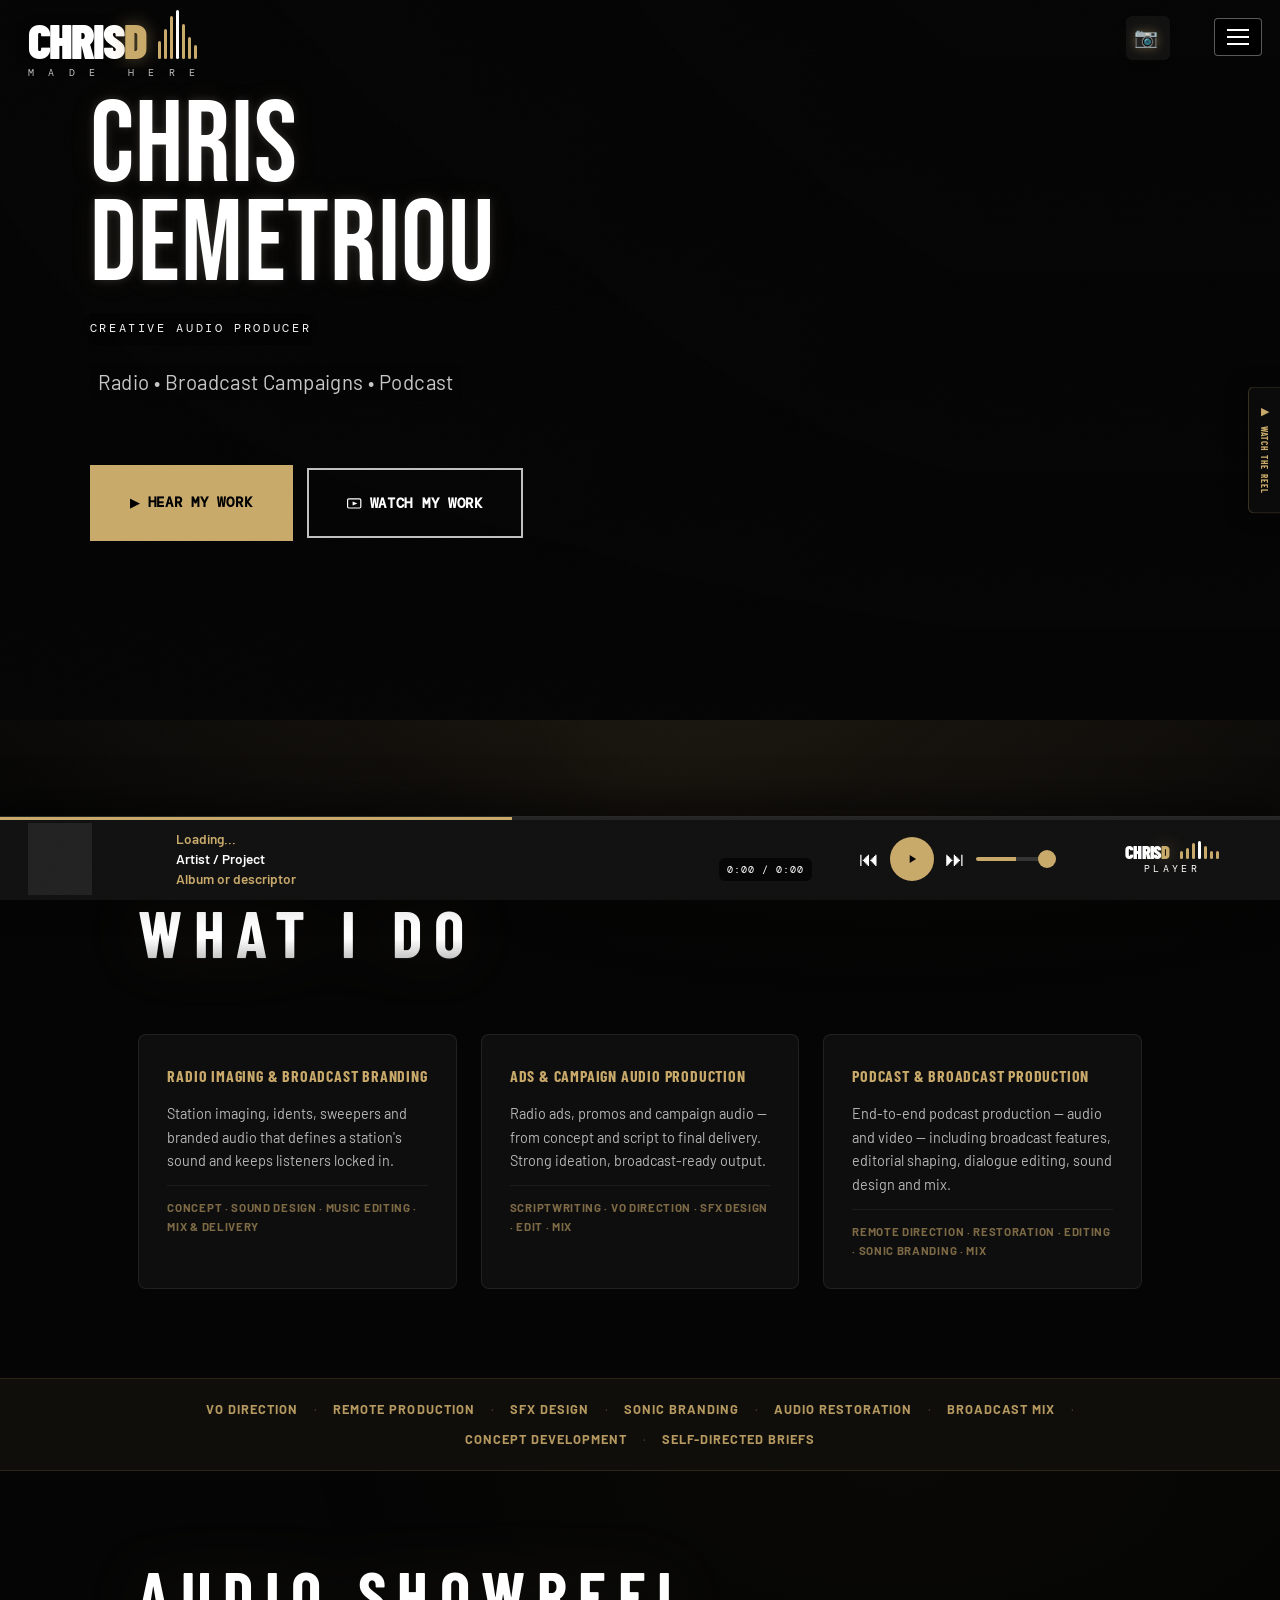
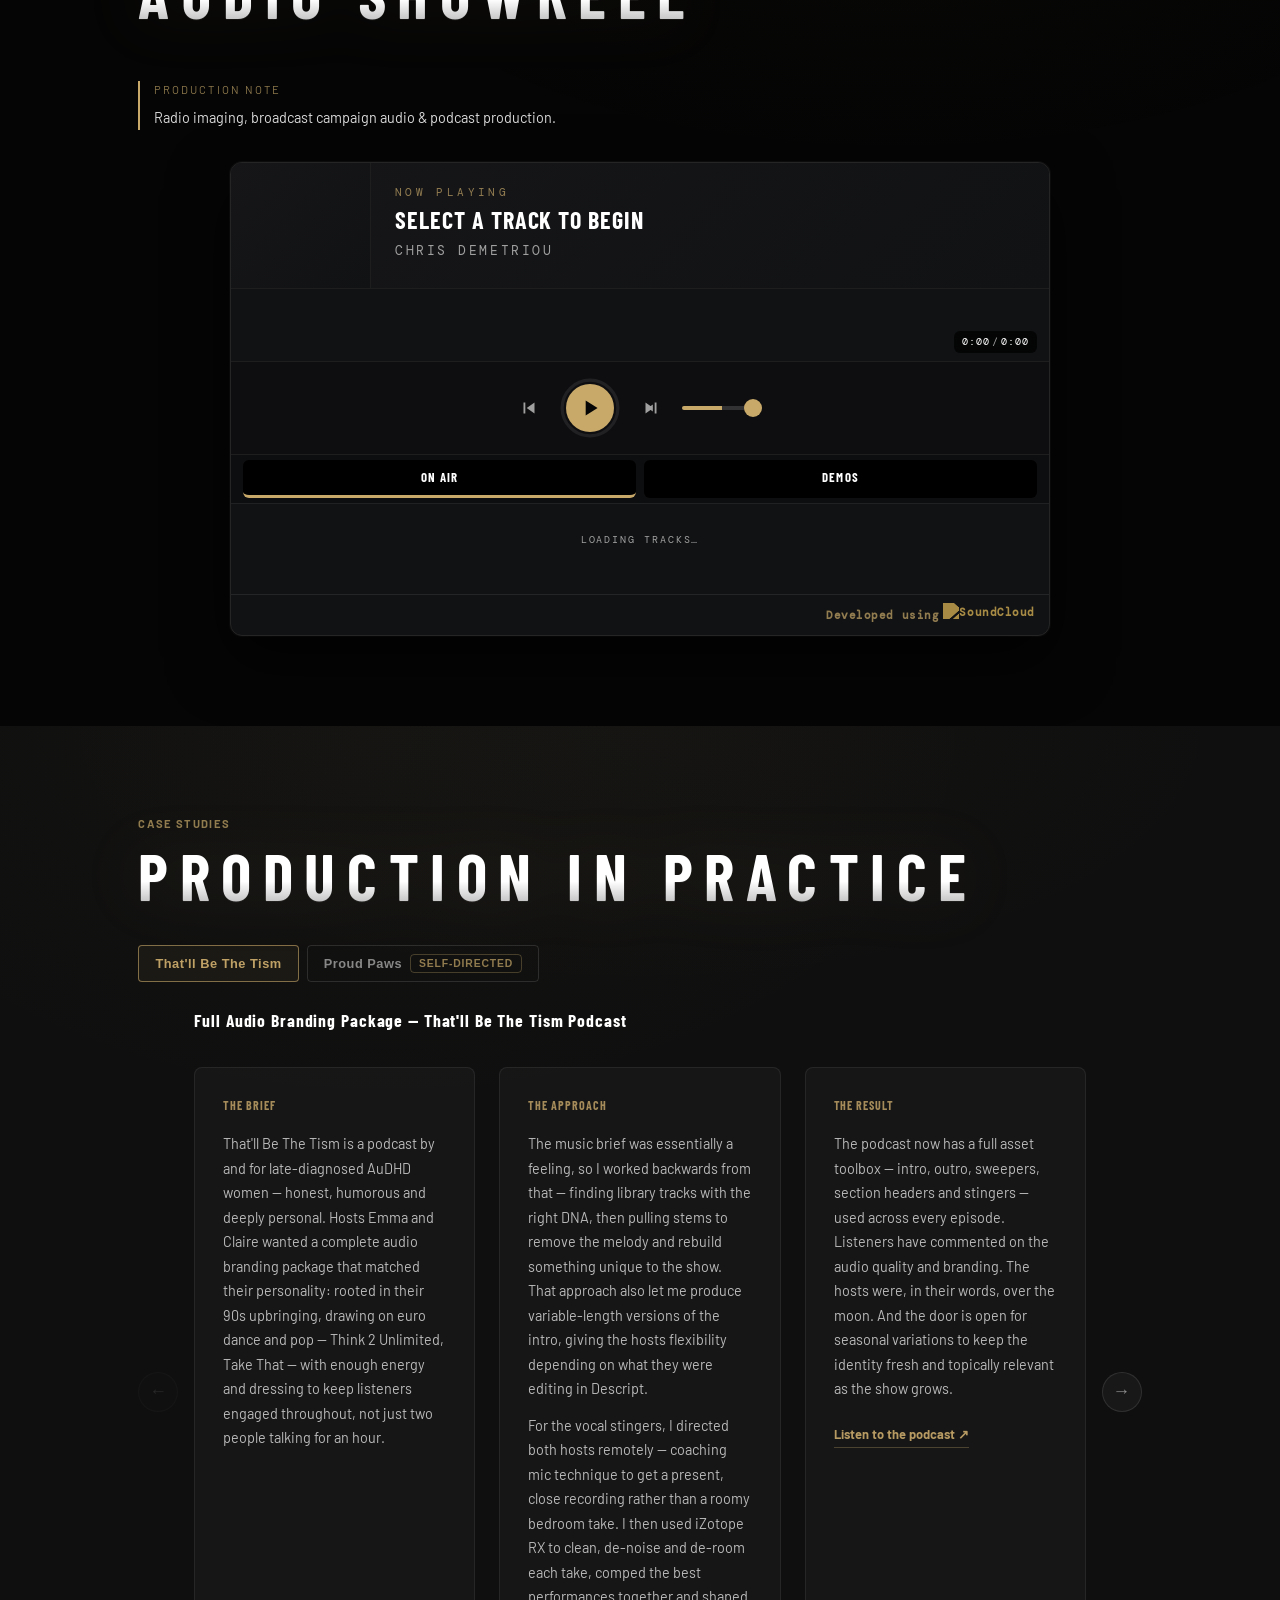
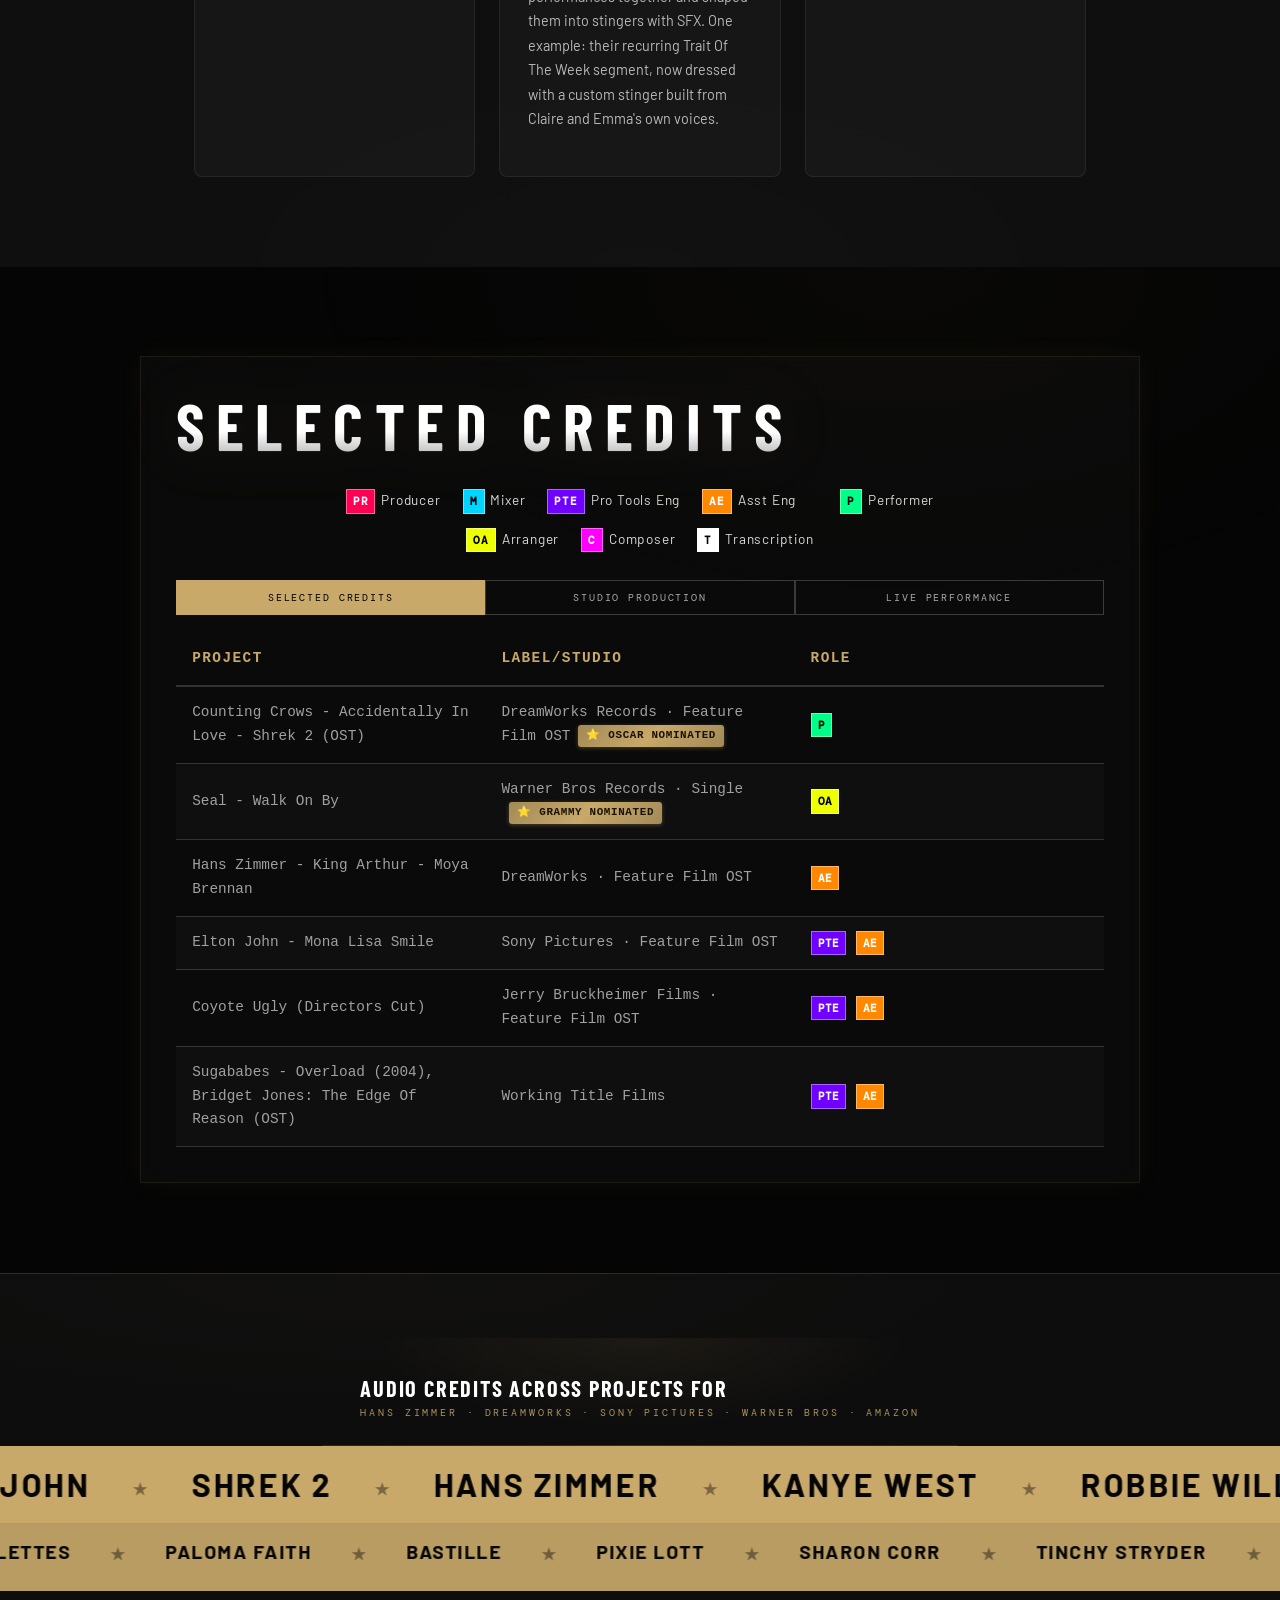
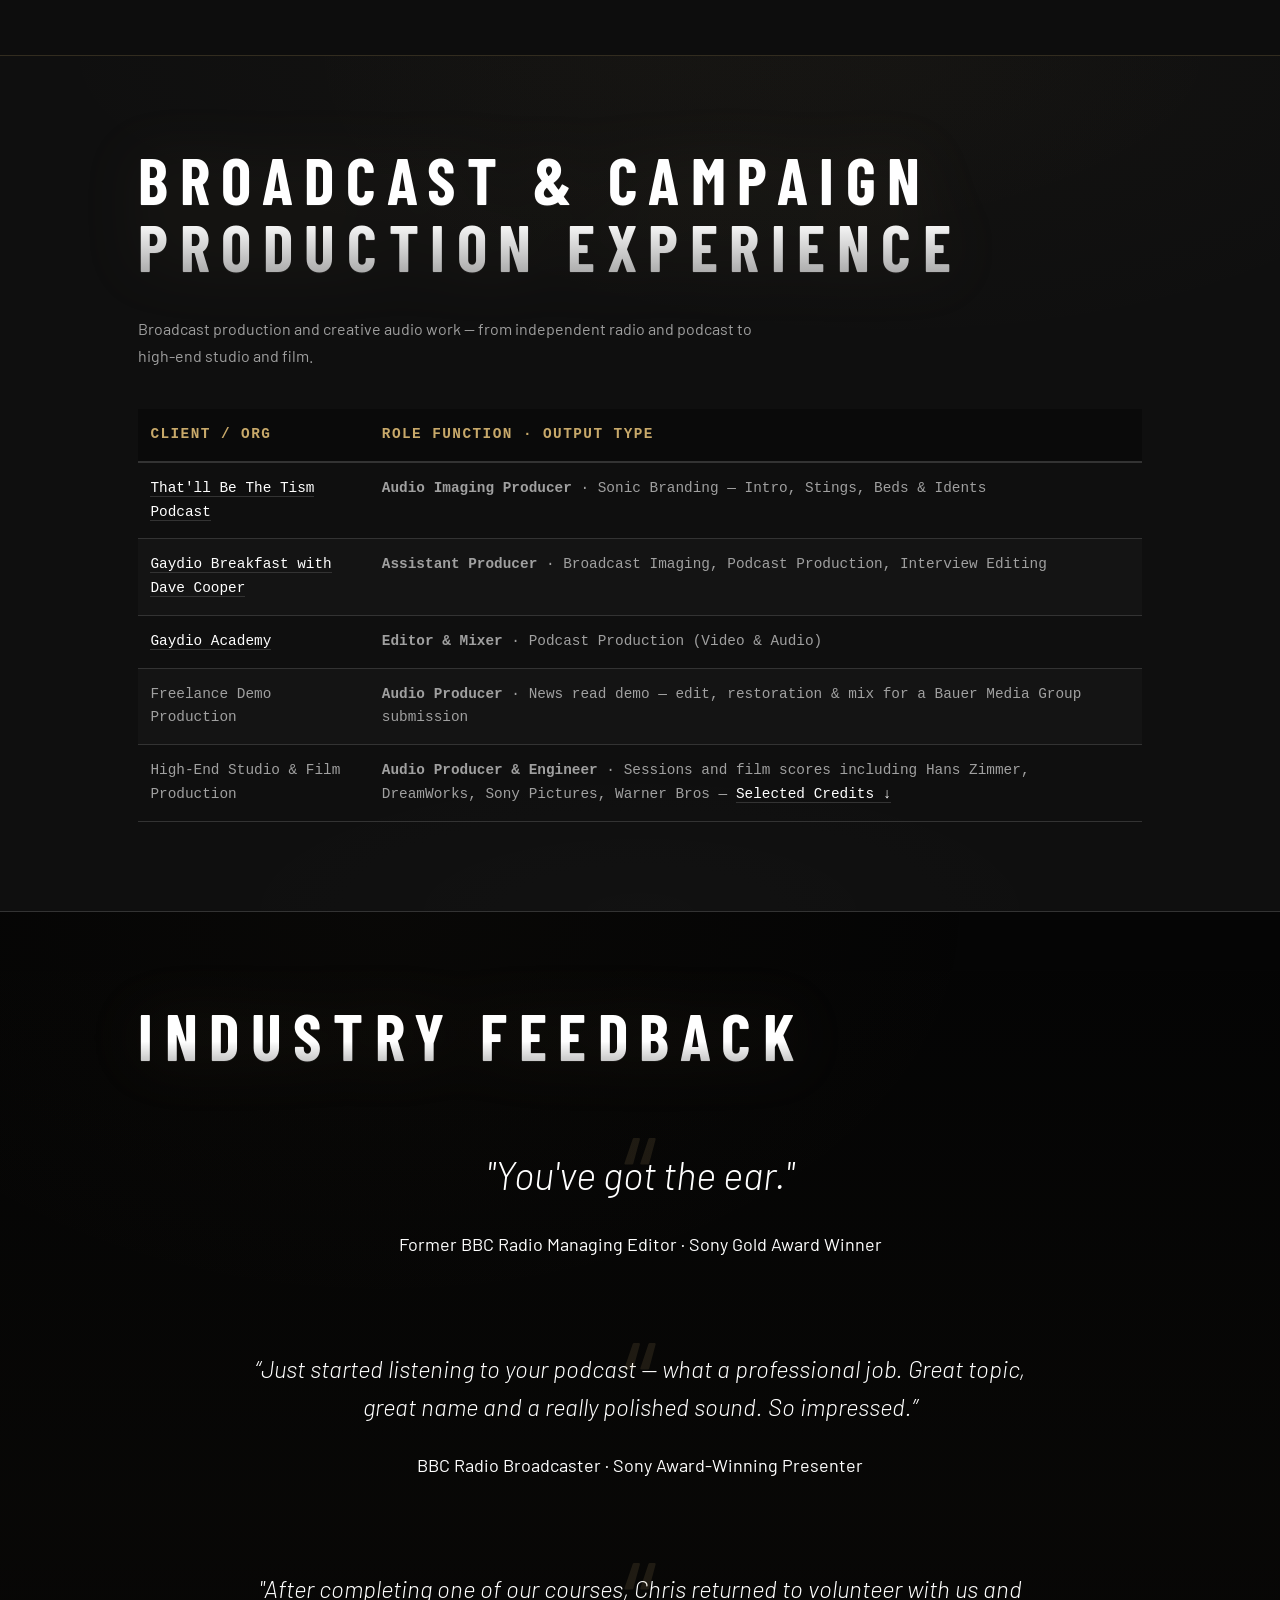
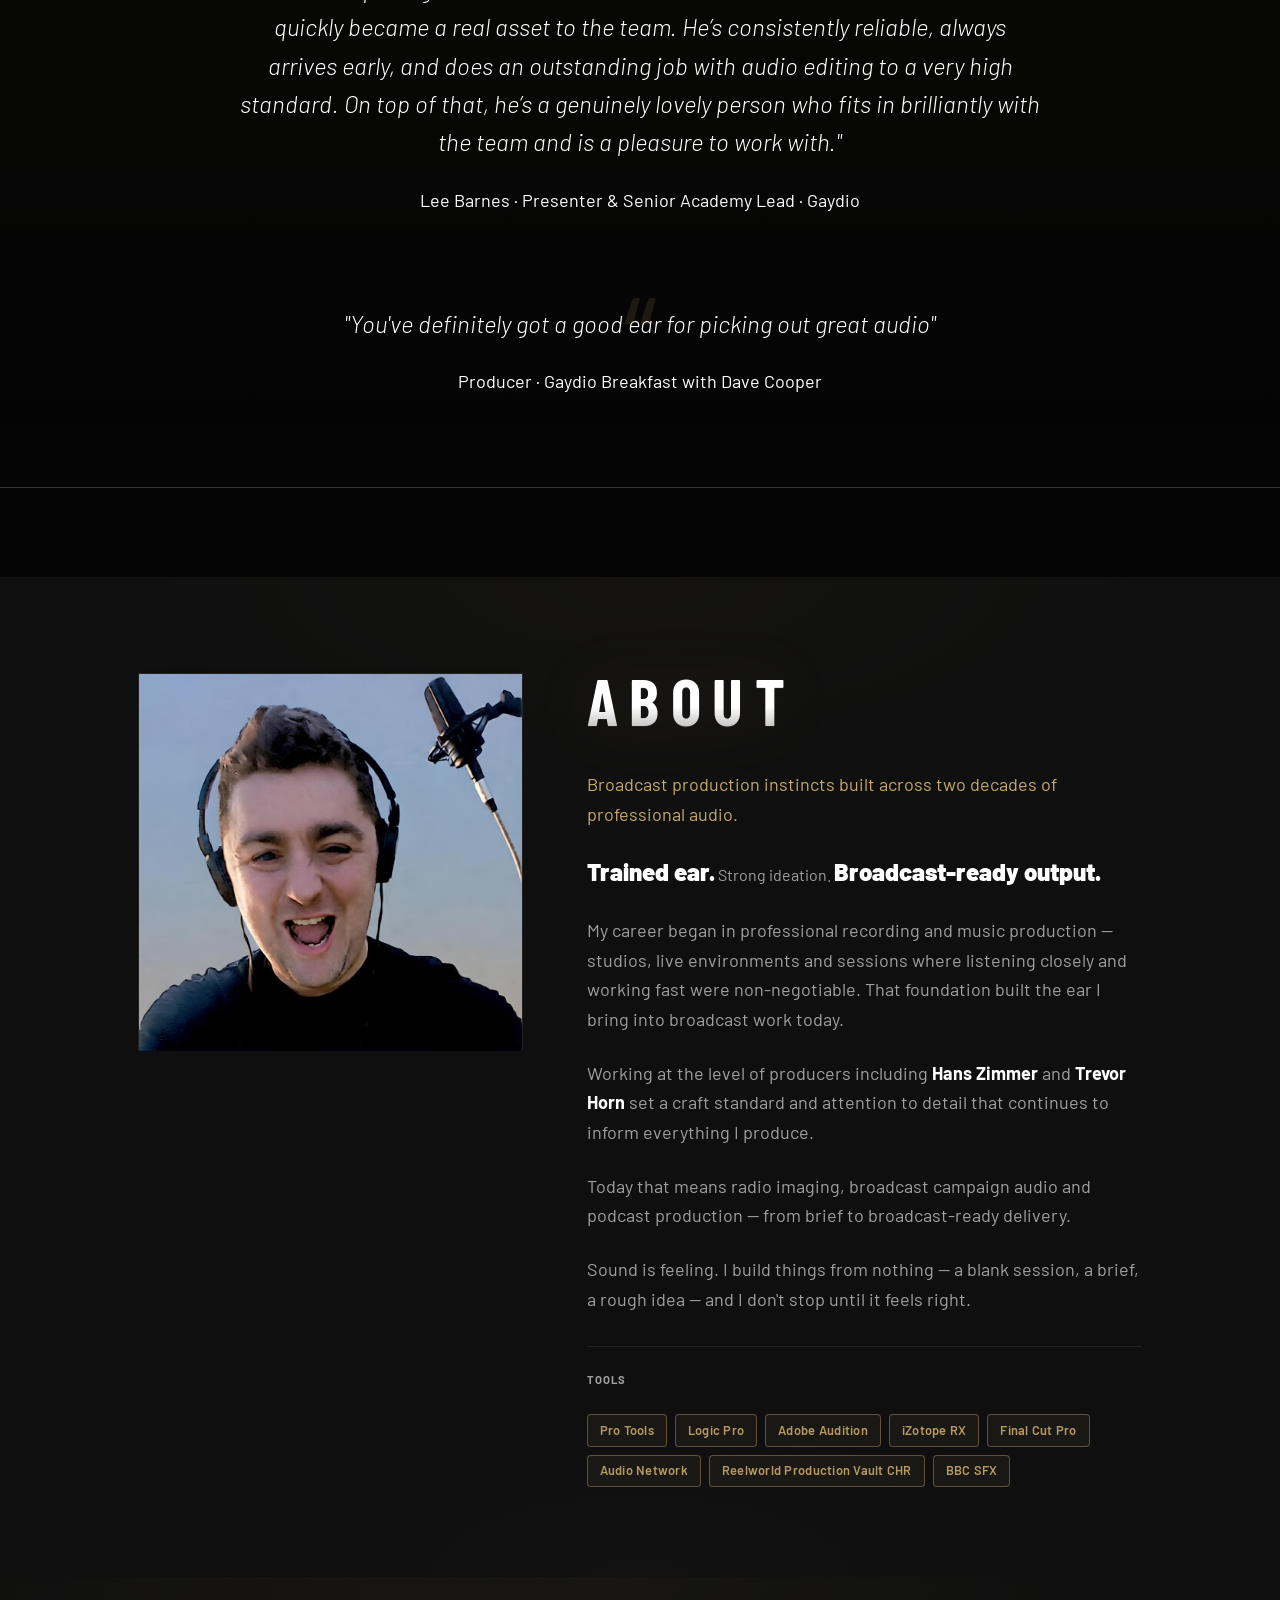
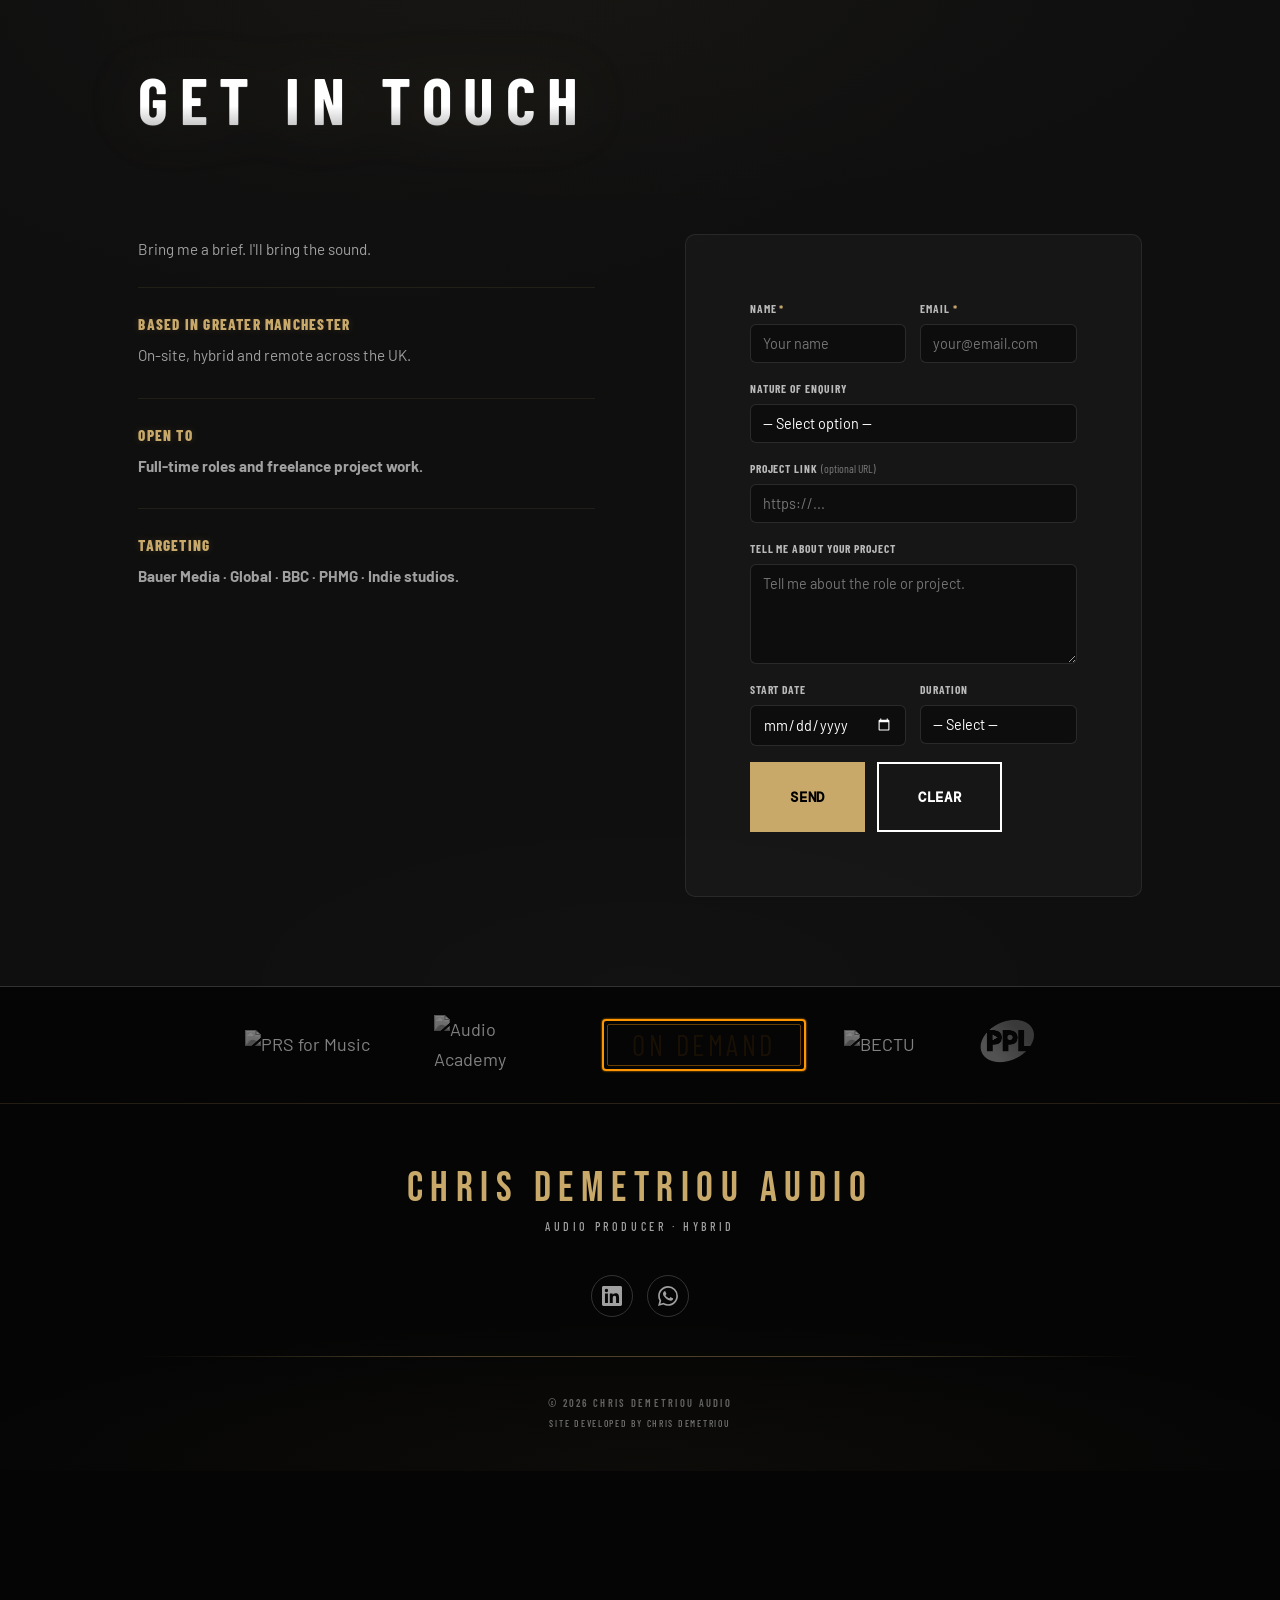
==== index.html @ 537966a3 "Convert case studies to carousel with tabs and prev/next arrows" ====
<!DOCTYPE html>
<html lang="en">
<head>
<meta charset="UTF-8">
<meta name="viewport" content="width=device-width, initial-scale=1.0">
<title>Chris Demetriou | Creative Audio Producer — Radio, Broadcast Campaigns &amp; Podcast</title>
<!-- BUILD: v2.0 | 2026-05-04 -->

<meta name="description" content="Creative audio producer specialising in radio imaging, broadcast campaigns, podcast production and advertising audio. Manchester based. Experience with Bauer Media and BBC Audio. Available for radio, podcast and campaign production roles.">

<meta name="keywords" content="creative audio producer, broadcast audio producer, radio imaging producer, advertising audio production, podcast production, broadcast campaigns, audio producer Manchester, BBC Audio, Global radio, Bauer Media">

<meta property="og:title" content="Chris Demetriou — Creative Audio Producer | Radio, Broadcast Campaigns &amp; Podcast">
<meta property="og:description" content="Creative audio producer specialising in radio imaging, broadcast campaigns and podcast production. Manchester based. Experience with Bauer Media and BBC Audio.">
<meta property="og:type" content="website">
<meta property="og:image" content="https://chrisdemetriou.com/images/sharoncorr.jpg">
<meta property="og:url" content="https://chrisdemetriou.com">

<link rel="preconnect" href="https://fonts.googleapis.com">
<link rel="preconnect" href="https://fonts.gstatic.com" crossorigin>
<link href="https://fonts.googleapis.com/css2?family=Bebas+Neue&family=Barlow+Condensed:wght@400;600;700;800;900&family=Barlow:wght@400;500;600;700&family=DM+Mono:wght@400;500&display=swap" rel="stylesheet">
<link rel="stylesheet" href="style3.css?v=100">
</head>
<body>
  <script type="application/ld+json">
{
  "@context": "https://schema.org",
  "@type": "Person",
  "name": "Chris Demetriou",
  "jobTitle": "Creative Audio Producer",
  "description": "Creative audio producer specialising in radio imaging, broadcast campaigns, advertising audio production and podcast production. Manchester based.",
  "url": "https://chrisdemetriou.com",
  "sameAs": [
    "https://www.linkedin.com/in/chrisdemetriou"
  ],
  "knowsAbout": [
    "Creative Audio Production",
    "Radio Imaging",
    "Broadcast Campaigns",
    "Advertising Audio Production",
    "Podcast Production",
    "Broadcast Audio Producer",
    "Radio Ads",
    "Pro Tools Editing",
    "Sonic Branding",
    "Campaign Audio"
  ],
  "worksFor": {
    "@type": "Organization",
    "name": "Freelance Audio Production"
  },
  "address": {
    "@type": "PostalAddress",
    "addressLocality": "Manchester",
    "addressCountry": "UK"
  }
}
</script>

<button class="menu-btn" id="mobile-menu-btn" aria-label="Toggle Menu">
  <span></span><span></span><span></span>
</button>

<nav class="nav-overlay" id="nav-links">

              <a href="#soundcloud-section" class="nav-item">Showreel</a>
              <a href="#credits" class="nav-item">Credits</a>
              <a href="#career" class="nav-item">Experience</a>
              <a href="#about" class="nav-item">About</a>
              <a href="#contact" class="nav-item">Get In Touch</a>

</nav>

<!-- Floating Showreel Tab -->
<button class="reel-float-btn" id="reel-float-btn" aria-label="Watch the Showreel">
  <span class="reel-float-icon">▶</span>
  <span class="reel-float-label">Watch The Reel</span>
</button>

<!-- Showreel TV Modal -->
<div class="reel-modal-overlay" id="reel-modal" role="dialog" aria-modal="true" aria-label="Showreel" aria-hidden="true">
  <div class="reel-tv">
    <div class="reel-tv-header">
      <span class="reel-tv-brand">ChrisD — Showreel 2026</span>
    </div>
    <button class="reel-tv-close" id="reel-modal-close" aria-label="Close">✕</button>
    <div class="reel-tv-bezel">
      <div class="reel-tv-screen">
        <video id="reel-video" src="video/chrisdemetriou_musicREEL_FINAL2026.mp4" controls playsinline preload="none" controlsList="nodownload"></video>
        <button class="reel-play-btn" id="reel-play-btn" aria-label="Play video">
          <div class="reel-play-content">
            <svg viewBox="0 0 24 24" fill="currentColor"><path d="M8 5v14l11-7z"/></svg>
            <span class="reel-play-text">WATCH CHRIS'S SHOWREEL</span>
          </div>
        </button>
      </div>
    </div>
    <div class="reel-tv-footer">
      <div class="reel-tv-grille">
        <span></span><span></span><span></span><span></span><span></span>
        <span></span><span></span><span></span><span></span><span></span>
        <span></span><span></span><span></span><span></span><span></span>
        <span></span><span></span><span></span><span></span><span></span>
      </div>
      <div class="reel-tv-knobs">
        <div class="reel-tv-knob"></div>
        <div class="reel-tv-knob"></div>
      </div>
    </div>
  </div>
</div>

<div class="nav-brand" id="nav-brand">

<a href="#" class="hero-logo">
<span class="cdaudio-wordmark-text">CHRIS<span class="logo-d">D</span></span>
<span class="logo-mark" aria-hidden="true">
<span class="bar"></span>
<span class="bar"></span>
<span class="bar"></span>
<span class="bar"></span>
<span class="bar"></span>
<span class="bar"></span>
<span class="bar"></span>
</span>
</a>

<span class="nav-tagline">
  <span class="tagline-phrase active">Heard everywhere</span>
  <span class="tagline-phrase">Made here</span>
</span>



</div>

<div class="hero-caption" aria-label="Photo credit">
<span class="camera-icon" aria-hidden="true">📷</span>
<span class="credit-label">Photo credit</span>
<span class="credit-text">
Opening for Sharon Corr<br> (The Corrs)
UK Solo Tour<br> O2 Academy Liverpool
</span>
</div>
<div class="scroll-bar" id="scroll-bar"></div>

<section class="hero">
  <div class="hero-image">
    <img class="hero-img" src="/images/sharoncorr.jpg" alt="">
  </div>
  <div class="hero-content">
    <h1 class="hero-title">Chris Demetriou</h1>

<div class="hero-role">
Creative Audio Producer
</div>

<p class="hero-tagline">
Radio • Broadcast Campaigns • Podcast
</p>

<div class="hero-cta-group">
  <a href="#soundcloud-section" class="btn btn-primary hero-cta">
    <span class="btn-icon">▶</span> Hear My Work
  </a>
  <button class="btn hero-cta-prod" data-open-reel aria-label="Watch my work">
    <svg class="btn-icon-svg" viewBox="0 0 18 13" fill="none" aria-hidden="true"><rect x="0.75" y="0.75" width="16.5" height="11.5" rx="1.5" stroke="currentColor" stroke-width="1.5"/><polygon points="7,4 7,9 13,6.5" fill="currentColor"/></svg> Watch My Work
  </button>
</div>
</div>
</section>


         <!-- ░░ WHAT I DO ░░ -->
         <section id="what-i-do" class="section-pad scroll-target">
            <div class="container">
               <h2 class="section-title">What I Do</h2>
               <div class="what-i-do-grid">

                  <div class="what-i-do-card">
                     <h3 class="what-i-do-heading">Radio Imaging &amp; Broadcast Branding</h3>
                     <p class="what-i-do-body">Station imaging, idents, sweepers and branded audio that defines a station's sound and keeps listeners locked in.</p>
                     <p class="what-i-do-skills">Concept &middot; Sound Design &middot; Music Editing &middot; Mix &amp; Delivery</p>
                  </div>

                  <div class="what-i-do-card">
                     <h3 class="what-i-do-heading">Ads &amp; Campaign Audio Production</h3>
                     <p class="what-i-do-body">Radio ads, promos and campaign audio — from concept and script to final delivery. Strong ideation, broadcast-ready output.</p>
                     <p class="what-i-do-skills">Scriptwriting &middot; VO Direction &middot; SFX Design &middot; Edit &middot; Mix</p>
                  </div>

                  <div class="what-i-do-card">
                     <h3 class="what-i-do-heading">Podcast &amp; Broadcast Production</h3>
                     <p class="what-i-do-body">End-to-end podcast production — audio and video — including broadcast features, editorial shaping, dialogue editing, sound design and mix.</p>
                     <p class="what-i-do-skills">Remote Direction &middot; Restoration &middot; Editing &middot; Sonic Branding &middot; Mix</p>
                  </div>

               </div>
            </div>
         </section>

         <!-- ░░ SKILLS STRIP ░░ -->
         <section id="skills-strip" class="skills-strip-section">
            <div class="container">
               <div class="skills-strip">
                  <span class="skills-strip-item">VO Direction</span>
                  <span class="skills-strip-divider" aria-hidden="true">·</span>
                  <span class="skills-strip-item">Remote Production</span>
                  <span class="skills-strip-divider" aria-hidden="true">·</span>
                  <span class="skills-strip-item">SFX Design</span>
                  <span class="skills-strip-divider" aria-hidden="true">·</span>
                  <span class="skills-strip-item">Sonic Branding</span>
                  <span class="skills-strip-divider" aria-hidden="true">·</span>
                  <span class="skills-strip-item">Audio Restoration</span>
                  <span class="skills-strip-divider" aria-hidden="true">·</span>
                  <span class="skills-strip-item">Broadcast Mix</span>
                  <span class="skills-strip-divider" aria-hidden="true">·</span>
                  <span class="skills-strip-item">Concept Development</span>
                  <span class="skills-strip-divider" aria-hidden="true">·</span>
                  <span class="skills-strip-item">Self-directed Briefs</span>
               </div>
            </div>
         </section>

         <!-- ░░ AUDIO SHOWREEL ░░ -->
         <section id="soundcloud-section" class="section-pad scroll-target">
            <div class="container">
               <h2 class="section-title">Audio Showreel</h2>
               
         <div class="showreel-note">
<p>Radio imaging, broadcast campaign audio &amp; podcast production.</p>
</div>


               <!-- Custom SoundCloud Player -->
               <div class="cdplayer" id="cdplayer">

                  <!-- Hidden wrapper — iframe must render for Widget API to work; display:none breaks SC Widget API -->
                  <div id="sc-iframe-wrap" style="position:absolute;left:-9999px;top:0;width:300px;height:166px;opacity:0;pointer-events:none;">


                     <iframe id="sc-widget" width="100%" height="166" scrolling="no" frameborder="no" allow="autoplay"
                        src="https://w.soundcloud.com/player/?url=https%3A//api.soundcloud.com/playlists/2112905759&color=%23eeff00&auto_play=false&hide_related=true&show_comments=false&show_user=false&show_reposts=false">
                     </iframe>

                     <iframe id="sc-widget-onair" width="100%" height="166" scrolling="no" frameborder="no" allow="autoplay"
                        src="https://w.soundcloud.com/player/?url=https%3A//soundcloud.com/chrisdemetrioumusic/sets/on-air-published-content/s-Ou4a5qsDEdL&color=%23eeff00&auto_play=false&hide_related=true&show_comments=false&show_user=false&show_reposts=false">
                     </iframe>

                  </div>

                  <!-- Now Playing header -->
                  <div class="cdp-stage">
                     <div class="cdp-artwork" id="cdp-artwork">
                        <img id="cdp-artwork-img" src="" alt="" style="position:absolute;inset:12px;width:calc(100% - 24px);height:calc(100% - 24px);object-fit:cover;border-radius:8px;display:none;z-index:1;">
                        <div class="cdp-artwork-inner" style="position:relative;z-index:2;">
                           <div class="cdp-eq" id="cdp-eq">
                              <span></span><span></span><span></span><span></span><span></span>
                              <span></span><span></span><span></span><span></span><span></span>
                              <span></span><span></span><span></span><span></span><span></span>
                              <span></span><span></span><span></span><span></span><span></span>
                           </div>
                        </div>
                     </div>
                     <div class="cdp-meta">
                        <div class="cdp-label">NOW PLAYING</div>
                        <div class="cdp-title" id="cdp-title">Select a track to begin</div>
                        <div class="cdp-artist">Chris Demetriou</div>
                        <div class="cdp-track-count" id="cdp-track-count"></div>
                     </div>
                  </div>

                  <!-- Waveform (replaces progress bar) -->
                  <div class="cdp-waveform-wrap" id="cdp-waveform-wrap">
                     <canvas id="cdp-waveform"></canvas>
                     <div class="cdp-waveform-time">
                        <span id="cdp-current">0:00</span>
                        <span class="cdp-time-sep"> / </span>
                        <span id="cdp-duration">0:00</span>
                     </div>
                  </div>

                  <!-- Controls -->
                  <div class="cdp-controls">

                     <button class="cdp-btn cdp-btn--sm" id="cdp-prev" aria-label="Previous">
                        <svg viewBox="0 0 24 24" fill="currentColor"><path d="M6 6h2v12H6zm3.5 6l8.5 6V6z"/></svg>
                     </button>

                     <div class="cdp-play-ring-wrap">
                        <svg class="cdp-progress-ring" viewBox="0 0 56 56" aria-hidden="true">
                           <circle class="cdp-ring-track" cx="28" cy="28" r="26"/>
                           <circle class="cdp-ring-fill" id="cdp-ring-fill" cx="28" cy="28" r="26"/>
                        </svg>
                        <button class="cdp-btn cdp-btn--lg" id="cdp-play" aria-label="Play/Pause">
                           <svg class="cdp-icon-play" viewBox="0 0 24 24" fill="currentColor">
                              <path d="M8 5v14l11-7z"/>
                           </svg>
                           <svg class="cdp-icon-pause" viewBox="0 0 24 24" fill="currentColor" style="display:none">
                              <path d="M6 19h4V5H6v14zm8-14v14h4V5h-4z"/>
                           </svg>
                        </button>
                     </div>

                     <button class="cdp-btn cdp-btn--sm" id="cdp-next" aria-label="Next">
                        <svg viewBox="0 0 24 24" fill="currentColor">
                           <path d="M6 18l8.5-6L6 6v12zm2.5-6l5.5 3.91V8.09L8.5 12zM16 6h2v12h-2z"/>
                        </svg>
                     </button>

                     <input
                        type="range"
                        id="cdp-volume"
                        min="0"
                        max="100"
                        step="1"
                        value="100"
                     >

                  </div>
                      <div class="cdp-tabs" id="cdp-tabs">
                        <div class="cdp-tab active" data-tab="on-air">On Air</div>
                        <div class="cdp-tab" data-tab="demos">Demos</div>
                      </div>
                  <!-- Tracklist -->
                  <div class="cdp-tracklist" id="cdp-tracklist">
                     <div class="cdp-tracklist-loading">Loading tracks…</div>
                  </div>

                  <div class="cdp-footer">

                  <div class="cdp-footer-left">

                  <!-- <span class="cdp-footer-brand">CDAUDIO PLAYER</span> -->

                  <div class="cdp-footer-bars">
                  <span></span>
                  <span></span>
                  <span></span>
                  <span></span>
                  <span></span>
                  </div>

                  </div>

                  <div class="cdp-footer-right">

                  <span class="cdp-powered">Developed using

                  <img
                  src="https://cdn.prod.website-files.com/62a0a0168756b795debc65bc/68632537191e7a5a13a365c5_03-tertiary-stacked-white-transparent.png"
                  alt="SoundCloud"
                  class="cdp-soundcloud-logo"></span>

                  </div>

                  </div>
               </div><!-- /cdplayer -->
            </div>
         </section>

         <!-- ░░ CASE STUDIES ░░ -->
         <section id="case-study" class="section-pad bg-darker">
            <div class="container">
               <p class="case-study-label">Case Studies</p>
               <h2 class="section-title">Production in Practice</h2>

               <div class="cs-carousel">

                  <!-- TABS -->
                  <div class="cs-tabs" role="tablist">
                     <button class="cs-tab active" data-cs="0" role="tab" aria-selected="true">That'll Be The Tism</button>
                     <button class="cs-tab" data-cs="1" role="tab" aria-selected="false">Proud Paws <span class="case-study-demo-tag">Self-directed</span></button>
                  </div>

                  <!-- CAROUSEL TRACK -->
                  <div class="cs-track-wrap">
                     <button class="cs-arrow cs-arrow--prev" aria-label="Previous case study">&#8592;</button>

                     <div class="cs-track">

                        <!-- SLIDE 0 -->
                        <div class="cs-slide active" data-slide="0">
                           <h3 class="case-study-project-title">Full Audio Branding Package — That'll Be The Tism Podcast</h3>
                           <div class="case-study-grid">
                              <div class="case-study-block">
                                 <h4 class="case-study-heading">The Brief</h4>
                                 <p>That'll Be The Tism is a podcast by and for late-diagnosed AuDHD women — honest, humorous and deeply personal. Hosts Emma and Claire wanted a complete audio branding package that matched their personality: rooted in their 90s upbringing, drawing on euro dance and pop — Think 2 Unlimited, Take That — with enough energy and dressing to keep listeners engaged throughout, not just two people talking for an hour.</p>
                              </div>
                              <div class="case-study-block">
                                 <h4 class="case-study-heading">The Approach</h4>
                                 <p>The music brief was essentially a feeling, so I worked backwards from that — finding library tracks with the right DNA, then pulling stems to remove the melody and rebuild something unique to the show. That approach also let me produce variable-length versions of the intro, giving the hosts flexibility depending on what they were editing in Descript.</p>
                                 <p>For the vocal stingers, I directed both hosts remotely — coaching mic technique to get a present, close recording rather than a roomy bedroom take. I then used iZotope RX to clean, de-noise and de-room each take, comped the best performances together and shaped them into stingers with SFX. One example: their recurring Trait Of The Week segment, now dressed with a custom stinger built from Claire and Emma's own voices.</p>
                              </div>
                              <div class="case-study-block">
                                 <h4 class="case-study-heading">The Result</h4>
                                 <p>The podcast now has a full asset toolbox — intro, outro, sweepers, section headers and stingers — used across every episode. Listeners have commented on the audio quality and branding. The hosts were, in their words, over the moon. And the door is open for seasonal variations to keep the identity fresh and topically relevant as the show grows.</p>
                                 <a href="https://linktr.ee/thatllbethetism" target="_blank" rel="noopener" class="case-study-link">Listen to the podcast ↗</a>
                              </div>
                           </div>
                        </div>

                        <!-- SLIDE 1 -->
                        <div class="cs-slide" data-slide="1">
                           <h3 class="case-study-project-title">Radio Ad — Proud Paws Cat Food</h3>
                           <div class="case-study-grid">
                              <div class="case-study-block">
                                 <h4 class="case-study-heading">The Brief</h4>
                                 <p>Proud Paws is a self-directed brief — a brand I created to demonstrate radio ad production from concept to broadcast-ready delivery. An LGBTQ+-focused pet food brand: ethically sourced, raw nutrition, with a percentage of every purchase donated to LGBTQ+ youth shelters and their pets. The challenge: make a 30-second radio ad that felt nothing like a pet food commercial.</p>
                              </div>
                              <div class="case-study-block">
                                 <h4 class="case-study-heading">The Approach</h4>
                                 <p>The creative decision was to lead entirely with sound. No brand name, no product claim — just a domestic scene unfolding in audio. Gentle acoustic guitar sets the mood. A cat signals hunger. A fridge opens. A bowl goes down. The cat eats.</p>
                                 <p>By the time the female VO speaks — <em>&ldquo;only the best for you, isn't it?&rdquo;</em> — the listener is already in the room. Every SFX was selected and layered to feel real: cat purr, meow, room ambience, fridge mechanics, bowl placement, wet food being eaten. The acoustic music sits underneath without competing.</p>
                              </div>
                              <div class="case-study-block">
                                 <h4 class="case-study-heading">The Result</h4>
                                 <p>A broadcast-ready 30-second radio ad produced end-to-end — concept, script, VO direction, SFX design and final mix. The two-voice structure (intimate female VO, authoritative male announcer) gives the ad emotional range without losing warmth. The ad closes with a single cat chirp. No sting, no jingle. Just a moment.</p>
                                 <a href="#soundcloud-section" class="case-study-link" onclick="setTimeout(function(){var t=document.querySelector('.cdp-tab[data-tab=demos]');if(t)t.click();},400);">Listen in the Demos tab ↓</a>
                              </div>
                           </div>
                        </div>

                     </div><!-- /cs-track -->

                     <button class="cs-arrow cs-arrow--next" aria-label="Next case study">&#8594;</button>
                  </div><!-- /cs-track-wrap -->

               </div><!-- /cs-carousel -->
            </div>
         </section>

         <!-- ░░ CREDITS ░░ -->

         <section id="credits" class="section-pad">

         <div class="container">

         <div class="credits-panel">

         <h2 class="section-title">Selected Credits</h2>

         <div class="legend">
         <span><b class="tag PR" data-role="Producer">PR</b> Producer</span>
         <span><b class="tag M" data-role="Mixer">M</b> Mixer</span>
         <span><b class="tag PTE" data-role="Pro Tools Engineer">PTE</b> Pro Tools Eng</span>
         <span><b class="tag AE" data-role="Assistant Engineer">AE</b> Asst Eng</span><br>
         <span><b class="tag P" data-role="Performer">P</b> Performer</span>
         <span><b class="tag OA" data-role="Orchestral Arranger">OA</b> Arranger</span>
         <span><b class="tag C" data-role="Composer">C</b> Composer</span>
         <span><b class="tag T" data-role="Transcription">T</b> Transcription</span>
         </div>


         <div class="credits-tabs">


         <div class="credits-tab-buttons">

         <button class="credits-tab active" data-tab="selected">
         Selected Credits
         </button>

         <button class="credits-tab" data-tab="studio">
         Studio Production
         </button>

         <button class="credits-tab" data-tab="live">
         Live Performance
         </button>

         </div>



         <!-- ===================================== -->
         <!-- TAB 1 : SELECTED CREDITS -->
         <!-- ===================================== -->

         <div class="credits-tab-content active" id="selected">

         <div class="table-responsive">

         <table class="data-table">

         <thead>
         <tr>
         <th>Project</th>
         <th>Label/Studio</th>
         <th>Role</th>
         </tr>
         </thead>

         <tbody>

         <tr class="row-highlight">
         <td data-label="Project">Counting Crows - Accidentally In Love - Shrek 2 (OST)</td>
         <td data-label="Label/Studio">DreamWorks Records &middot; Feature Film OST<span class="award-badge">⭐ Oscar Nominated</span></td>
         <td data-label="Role"><span class="tag P" data-role="Performer">P</span></td>
         </tr>

         <tr class="row-highlight">
         <td data-label="Project">Seal - Walk On By</td>
         <td data-label="Label/Studio">Warner Bros Records &middot; Single <span class="award-badge">⭐ GRAMMY Nominated</span></td>
         <td data-label="Role"><span class="tag OA" data-role="Orchestral Arranger">OA</span></td>
         </tr>

         <tr>
         <td data-label="Project">Hans Zimmer - King Arthur - Moya Brennan</td>
         <td data-label="Label/Studio">DreamWorks &middot; Feature Film OST</td>
         <td data-label="Role"><span class="tag AE" data-role="Assistant Engineer">AE</span></td>
         </tr>

         <tr>
         <td data-label="Project">Elton John - Mona Lisa Smile</td>
         <td data-label="Label/Studio">Sony Pictures &middot; Feature Film OST</td>
         <td data-label="Role"><span class="tag PTE" data-role="Pro Tools Engineer">PTE</span> <span class="tag AE" data-role="Assistant Engineer">AE</span></td>
         </tr>

         <tr>
         <td data-label="Project">Coyote Ugly (Directors Cut)</td>
         <td data-label="Label/Studio">Jerry Bruckheimer Films &middot; Feature Film OST</td>
         <td data-label="Role"><span class="tag PTE" data-role="Pro Tools Engineer">PTE</span> <span class="tag AE" data-role="Assistant Engineer">AE</span></td>
         </tr>

         <tr>
         <td data-label="Project">Sugababes - Overload (2004), Bridget Jones: The Edge Of Reason (OST)</td>
         <td data-label="Label/Studio">Working Title Films</td>
         <td data-label="Role"><span class="tag PTE" data-role="Pro Tools Engineer">PTE</span> <span class="tag AE" data-role="Assistant Engineer">AE</span></td>
         </tr>

         </tbody>

         </table>

         </div>

         </div>



         <!-- ===================================== -->
         <!-- TAB 2 : STUDIO PRODUCTION -->
         <!-- ===================================== -->

         <div class="credits-tab-content" id="studio">

         <div class="table-responsive">

         <table class="data-table">

         <thead>
         <tr>
         <th>Artist / Project</th>
         <th>Notes</th>
         <th>Role</th>
         </tr>
         </thead>

         <tbody>

         <tr>
         <td data-label="Artist / Project">Counting Crows – Shrek 2 (OST)</td>
         <td data-label="Notes">Accidentally In Love &mdash; Violin</td>
         <td data-label="Role"><span class="tag P" data-role="Performer">P</span></td>
         </tr>

         <tr>
         <td data-label="Artist / Project">Elton John / Macy Gray – Mona Lisa Smile (OST)</td>
         <td data-label="Notes">In The Heart Of Every Girl / Santa Baby</td>
         <td data-label="Role"><span class="tag PTE" data-role="Pro Tools Engineer">PTE</span> <span class="tag AE" data-role="Assistant Engineer">AE</span></td>
         </tr>

         <tr>
         <td data-label="Artist / Project">Coyote Ugly (Directors Cut) (OST)</td>
         <td data-label="Notes">&mdash;</td>
         <td data-label="Role"><span class="tag PTE" data-role="Pro Tools Engineer">PTE</span> <span class="tag AE" data-role="Assistant Engineer">AE</span></td>
         </tr>

         <tr>
         <td data-label="Artist / Project">Hans Zimmer – King Arthur (OST)</td>
         <td data-label="Notes">End Credits Song feat. Moya Brennan</td>
         <td data-label="Role"><span class="tag AE" data-role="Assistant Engineer">AE</span></td>
         </tr>

         <tr>
         <td data-label="Artist / Project">Seal – Seal IV (Album)</td>
         <td data-label="Notes">Various</td>
         <td data-label="Role"><span class="tag P" data-role="Performer">P</span> <span class="tag OA" data-role="Orchestral Arranger">OA</span> <span class="tag AE" data-role="Assistant Engineer">AE</span></td>
         </tr>

         <tr>
         <td data-label="Artist / Project">Seal – Walk On By (Single)</td>
         <td data-label="Notes">GRAMMY Nominated</td>
         <td data-label="Role"><span class="tag OA" data-role="Orchestral Arranger">OA</span></td>
         </tr>

         <tr class="reveal-row">
         <td data-label="Artist / Project">Robbie Williams / Kylie Minogue – The Magic Roundabout (OST)</td>
         <td data-label="Notes">Various</td>
         <td data-label="Role"><span class="tag PTE" data-role="Pro Tools Engineer">PTE</span> <span class="tag AE" data-role="Assistant Engineer">AE</span></td>
         </tr>

         <tr class="reveal-row">
         <td data-label="Artist / Project">SugaBabes – Bridget Jones Diary (OST)</td>
         <td data-label="Notes">Freak Like Me</td>
         <td data-label="Role"><span class="tag PTE" data-role="Pro Tools Engineer">PTE</span> <span class="tag AE" data-role="Assistant Engineer">AE</span></td>
         </tr>

         <tr class="reveal-row">
         <td data-label="Artist / Project">Olympics 2004 – The Olympic Torch Theme (Single)</td>
         <td data-label="Notes">Pass The Flame</td>
         <td data-label="Role"><span class="tag P" data-role="Performer">P</span> <span class="tag OA" data-role="Orchestral Arranger">OA</span> <span class="tag PTE" data-role="Pro Tools Engineer">PTE</span></td>
         </tr>

         <tr class="reveal-row">
         <td data-label="Artist / Project">Enrique Iglesias feat. Kelis – Not In Love (Single)</td>
         <td data-label="Notes">Not In Love</td>
         <td data-label="Role"><span class="tag AE" data-role="Assistant Engineer">AE</span></td>
         </tr>

         <tr class="reveal-row">
         <td data-label="Artist / Project">Beth Orton – Daybreaker (EP)</td>
         <td data-label="Notes">Concrete Sky</td>
         <td data-label="Role"><span class="tag AE" data-role="Assistant Engineer">AE</span></td>
         </tr>

         <tr class="reveal-row">
         <td data-label="Artist / Project">Lisa Stansfield – The Moment (Album)</td>
         <td data-label="Notes">Various</td>
         <td data-label="Role"><span class="tag P" data-role="Performer">P</span> <span class="tag OA" data-role="Orchestral Arranger">OA</span> <span class="tag PTE" data-role="Pro Tools Engineer">PTE</span> <span class="tag AE" data-role="Assistant Engineer">AE</span></td>
         </tr>

         <tr class="reveal-row">
         <td data-label="Artist / Project">Chris Demetriou / Cavendish Music – Celtic Music (Library)</td>
         <td data-label="Notes">Amazon Prime: The London Underground Killer</td>
         <td data-label="Role"><span class="tag PR" data-role="Producer">PR</span></td>
         </tr>

         <tr class="reveal-row">
         <td data-label="Artist / Project">Raintown Seers – Love, Lost, Home (Album)</td>
         <td data-label="Notes">&mdash;</td>
         <td data-label="Role"><span class="tag PR" data-role="Producer">PR</span> <span class="tag M" data-role="Mixer">M</span> <span class="tag PTE" data-role="Pro Tools Engineer">PTE</span> <span class="tag OA" data-role="Orchestral Arranger">OA</span> <span class="tag P" data-role="Performer">P</span></td>
         </tr>

         <tr class="reveal-row">
         <td data-label="Artist / Project">Raintown Seers – Start A Fire (Album)</td>
         <td data-label="Notes">&mdash;</td>
         <td data-label="Role"><span class="tag PR" data-role="Producer">PR</span> <span class="tag M" data-role="Mixer">M</span> <span class="tag PTE" data-role="Pro Tools Engineer">PTE</span> <span class="tag OA" data-role="Orchestral Arranger">OA</span> <span class="tag P" data-role="Performer">P</span></td>
         </tr>

         <tr class="reveal-row">
         <td data-label="Artist / Project">Track Dogs – Where To Now? (Album)</td>
         <td data-label="Notes">Various</td>
         <td data-label="Role"><span class="tag P" data-role="Performer">P</span> <span class="tag OA" data-role="Orchestral Arranger">OA</span></td>
         </tr>

         <tr class="reveal-row">
         <td data-label="Artist / Project">Panza – Infanticidio (Single)</td>
         <td data-label="Notes">Sado</td>
         <td data-label="Role"><span class="tag P" data-role="Performer">P</span> <span class="tag OA" data-role="Orchestral Arranger">OA</span></td>
         </tr>

         <tr class="reveal-row">
         <td data-label="Artist / Project">Endless Shame – Generation Blind (Single)</td>
         <td data-label="Notes">Erase The Beautiful</td>
         <td data-label="Role"><span class="tag P" data-role="Performer">P</span> <span class="tag OA" data-role="Orchestral Arranger">OA</span></td>
         </tr>

         <tr class="reveal-row">
         <td data-label="Artist / Project">Jessicas Ghost – Losing Track of Time (Album)</td>
         <td data-label="Notes">Various</td>
         <td data-label="Role"><span class="tag P" data-role="Performer">P</span> <span class="tag OA" data-role="Orchestral Arranger">OA</span> <span class="tag PTE" data-role="Pro Tools Engineer">PTE</span></td>
         </tr>

         <tr class="reveal-row">
         <td data-label="Artist / Project">Backwoods Creek – It's About Time (EP)</td>
         <td data-label="Notes">Various</td>
         <td data-label="Role"><span class="tag P" data-role="Performer">P</span> <span class="tag OA" data-role="Orchestral Arranger">OA</span></td>
         </tr>

         <tr class="reveal-row">
         <td data-label="Artist / Project">Steve Young – The Great North Road (EP)</td>
         <td data-label="Notes">Trembling Heart</td>
         <td data-label="Role"><span class="tag P" data-role="Performer">P</span></td>
         </tr>

         <tr class="reveal-row">
         <td data-label="Artist / Project">Donna Marie Songs – Shelter (Single)</td>
         <td data-label="Notes">Shelter</td>
         <td data-label="Role"><span class="tag P" data-role="Performer">P</span> <span class="tag OA" data-role="Orchestral Arranger">OA</span></td>
         </tr>

         <tr class="reveal-row">
         <td data-label="Artist / Project">Máiréad, Johnny Brady – If You Loved Me Once (Single)</td>
         <td data-label="Notes">&mdash;</td>
         <td data-label="Role"><span class="tag P" data-role="Performer">P</span> <span class="tag OA" data-role="Orchestral Arranger">OA</span></td>
         </tr>

         <tr class="reveal-row">
         <td data-label="Artist / Project">Linen Ray – On The Mend (Single)</td>
         <td data-label="Notes">Apple Of My Eye</td>
         <td data-label="Role"><span class="tag P" data-role="Performer">P</span> <span class="tag OA" data-role="Orchestral Arranger">OA</span></td>
         </tr>

         <tr class="reveal-row">
         <td data-label="Artist / Project">Lazlo Baby – Together For Ukraine (Single)</td>
         <td data-label="Notes">Shche Sto Hram</td>
         <td data-label="Role"><span class="tag M" data-role="Mixer">M</span></td>
         </tr>

         <tr class="reveal-row">
         <td data-label="Artist / Project">Rachel Adedeji (X Factor) / Phil Ramacon – X Factor</td>
         <td data-label="Notes">String Session</td>
         <td data-label="Role"><span class="tag P" data-role="Performer">P</span></td>
         </tr>

         </tbody>

         </table>

         </div>

         </div>



         <!-- ===================================== -->
         <!-- TAB 3 : LIVE PERFORMANCE -->
         <!-- ===================================== -->

         <div class="credits-tab-content" id="live">

         <div class="table-responsive">

         <table class="data-table">

         <thead>
         <tr>
         <th>Artist / Project</th>
         <th>Notes</th>
         <th>Role</th>
         </tr>
         </thead>

         <tbody>

         <!-- Group: Tour Support -->
         <tr class="group-header">
         <td colspan="3">Tour Support</td>
         </tr>

         <tr>
         <td data-label="Artist / Project">Sharon Corr</td>
         <td data-label="Notes">O2 Academy</td>
         <td data-label="Location">Liverpool, UK</td>
         </tr>

         <tr>
         <td data-label="Artist / Project">Jenn Bostic</td>
         <td data-label="Notes">Band On The Wall</td>
         <td data-label="Location">Manchester, UK</td>
         </tr>


         <!-- Group: Corporate -->
         <tr class="group-header">
         <td colspan="3">Corporate</td>
         </tr>

         <tr>
         <td data-label="Artist / Project">Paloma Faith</td>
         <td data-label="Notes">TalkTalk Corporate</td>
         <td data-label="Location">UK</td>
         </tr>

         <tr>
         <td data-label="Artist / Project">Pixie Lott</td>
         <td data-label="Notes">TalkTalk Corporate</td>
         <td data-label="Location">UK</td>
         </tr>

         <tr>
         <td data-label="Artist / Project">Tinchy Stryder</td>
         <td data-label="Notes">TalkTalk Corporate</td>
         <td data-label="Location">UK</td>
         </tr>

         <tr>
         <td data-label="Artist / Project">Noisettes</td>
         <td data-label="Notes">TalkTalk Corporate</td>
         <td data-label="Location">UK</td>
         </tr>

         <tr>
         <td data-label="Artist / Project">Guillemots</td>
         <td data-label="Notes">TalkTalk Corporate</td>
         <td data-label="Location">UK</td>
         </tr>


         <!-- Group: Festival -->
         <tr class="group-header">
         <td colspan="3">Festival</td>
         </tr>

         <tr>
         <td data-label="Artist / Project">Track Dogs</td>
         <td data-label="Notes">Shrewsbury Folk Festival</td>
         <td data-label="Location">Shrewsbury, UK</td>
         </tr>


         <!-- Group: Venue Shows -->
         <tr class="group-header">
         <td colspan="3">Venue Shows</td>
         </tr>

         <tr>
         <td data-label="Artist / Project">Bastille</td>
         <td data-label="Notes">Mojo Bar</td>
         <td data-label="Location">Liverpool, UK</td>
         </tr>

         <tr>
         <td data-label="Artist / Project">James Walsh (Starsailor)</td>
         <td data-label="Notes">Zanzibar</td>
         <td data-label="Location">Liverpool, UK</td>
         </tr>

         <tr>
         <td data-label="Artist / Project">Marcella Detroit (Shakespears Sister)</td>
         <td data-label="Notes">The Stables</td>
         <td data-label="Location">Milton Keynes, UK</td>
         </tr>

         <tr>
         <td data-label="Artist / Project">John Smith</td>
         <td data-label="Notes">Epstein Theatre</td>
         <td data-label="Location">Liverpool, UK</td>
         </tr>

         <tr>
         <td data-label="Artist / Project">Rachel Sage</td>
         <td data-label="Notes">Jabez Clegg</td>
         <td data-label="Location">Manchester, UK</td>
         </tr>

         <tr>
         <td data-label="Artist / Project">Moulettes</td>
         <td data-label="Notes">Various</td>
         <td data-label="Location">York, UK</td>
         </tr>

         </tbody>

         </table>

         </div>

         </div>


         </div>

         </div>

         </div>

         </section>
         <!-- ░░ TICKER ░░ -->
         <section class="ticker-wrap section-pad">
            <div class="ticker-heading">
               <span class="ticker-heading__statement">Audio credits across projects for</span>
               <span class="ticker-heading__detail">Hans Zimmer &middot; DreamWorks &middot; Sony Pictures &middot; Warner Bros &middot; Amazon</span>
            </div>
            <!-- Top row — major label artists + film titles -->
            <div class="ticker-rows-wrap">
            <div class="ticker-row ticker-row--primary">
               <div class="ticker">
                  <div class="ticker-item">Elton John</div>
                  <span class="ticker-sep">★</span>
                  <div class="ticker-item">Shrek 2</div>
                  <span class="ticker-sep">★</span>
                  <div class="ticker-item">Hans Zimmer</div>
                  <span class="ticker-sep">★</span>
                  <div class="ticker-item">Kanye West</div>
                  <span class="ticker-sep">★</span>
                  <div class="ticker-item">Robbie Williams</div>
                  <span class="ticker-sep">★</span>
                  <div class="ticker-item">Bridget Jones Diary</div>
                  <span class="ticker-sep">★</span>
                  <div class="ticker-item">Kylie Minogue</div>
                  <span class="ticker-sep">★</span>
                  <div class="ticker-item">Mona Lisa Smile</div>
                  <span class="ticker-sep">★</span>
                  <div class="ticker-item">Seal</div>
                  <span class="ticker-sep">★</span>
                  <div class="ticker-item">King Arthur</div>
                  <span class="ticker-sep">★</span>
                  <div class="ticker-item">Counting Crows</div>
                  <span class="ticker-sep">★</span>
                  <div class="ticker-item">Enrique Iglesias</div>
                  <span class="ticker-sep">★</span>
                  <div class="ticker-item">Paloma Faith</div>
                  <span class="ticker-sep">★</span>
                  <div class="ticker-item">Bastille</div>
                  <span class="ticker-sep">★</span>
                  <div class="ticker-item">Trevor Horn</div>
                  <span class="ticker-sep">★</span>
                  <div class="ticker-item">Macy Gray</div>
                  <span class="ticker-sep">★</span>
                  <div class="ticker-item">SugaBabes</div>
                  <span class="ticker-sep">★</span>
                  <div class="ticker-item">Beth Orton</div>
                  <span class="ticker-sep">★</span>
                  <div class="ticker-item">Lisa Stansfield</div>
                  <span class="ticker-sep">★</span>
                  <div class="ticker-item">The Magic Roundabout</div>
                  <span class="ticker-sep">★</span>
                  <!-- duplicate for seamless loop -->
                  <div class="ticker-item">Elton John</div>
                  <span class="ticker-sep">★</span>
                  <div class="ticker-item">Shrek 2</div>
                  <span class="ticker-sep">★</span>
                  <div class="ticker-item">Hans Zimmer</div>
                  <span class="ticker-sep">★</span>
                  <div class="ticker-item">Kanye West</div>
                  <span class="ticker-sep">★</span>
                  <div class="ticker-item">Robbie Williams</div>
                  <span class="ticker-sep">★</span>
                  <div class="ticker-item">Bridget Jones Diary</div>
                  <span class="ticker-sep">★</span>
                  <div class="ticker-item">Kylie Minogue</div>
                  <span class="ticker-sep">★</span>
                  <div class="ticker-item">Mona Lisa Smile</div>
                  <span class="ticker-sep">★</span>
                  <div class="ticker-item">Seal</div>
                  <span class="ticker-sep">★</span>
                  <div class="ticker-item">King Arthur</div>
                  <span class="ticker-sep">★</span>
                  <div class="ticker-item">Counting Crows</div>
                  <span class="ticker-sep">★</span>
                  <div class="ticker-item">Enrique Iglesias</div>
                  <span class="ticker-sep">★</span>
                  <div class="ticker-item">Paloma Faith</div>
                  <span class="ticker-sep">★</span>
                  <div class="ticker-item">Bastille</div>
                  <span class="ticker-sep">★</span>
                  <div class="ticker-item">Trevor Horn</div>
                  <span class="ticker-sep">★</span>
                  <div class="ticker-item">Macy Gray</div>
                  <span class="ticker-sep">★</span>
                  <div class="ticker-item">SugaBabes</div>
                  <span class="ticker-sep">★</span>
                  <div class="ticker-item">Beth Orton</div>
                  <span class="ticker-sep">★</span>
                  <div class="ticker-item">Lisa Stansfield</div>
                  <span class="ticker-sep">★</span>
                  <div class="ticker-item">The Magic Roundabout</div>
                  <span class="ticker-sep">★</span>
               </div>
            </div>
            <!-- Bottom row — live credits -->
            <div class="ticker-row ticker-row--secondary">
               <div class="ticker" style="animation-direction: reverse;">
                  <div class="ticker-item">Paloma Faith</div>
                  <span class="ticker-sep">★</span>
                  <div class="ticker-item">Bastille</div>
                  <span class="ticker-sep">★</span>
                  <div class="ticker-item">Pixie Lott</div>
                  <span class="ticker-sep">★</span>
                  <div class="ticker-item">Sharon Corr</div>
                  <span class="ticker-sep">★</span>
                  <div class="ticker-item">Tinchy Stryder</div>
                  <span class="ticker-sep">★</span>
                  <div class="ticker-item">Noisettes</div>
                  <span class="ticker-sep">★</span>
                  <div class="ticker-item">James Walsh</div>
                  <span class="ticker-sep">★</span>
                  <div class="ticker-item">Guillemots</div>
                  <span class="ticker-sep">★</span>
                  <div class="ticker-item">Marcella Detroit</div>
                  <span class="ticker-sep">★</span>
                  <div class="ticker-item">Rachel Sage</div>
                  <span class="ticker-sep">★</span>
                  <div class="ticker-item">Track Dogs</div>
                  <span class="ticker-sep">★</span>
                  <div class="ticker-item">Moulettes</div>
                  <span class="ticker-sep">★</span>
                  <!-- duplicate for seamless loop -->
                  <div class="ticker-item">Paloma Faith</div>
                  <span class="ticker-sep">★</span>
                  <div class="ticker-item">Bastille</div>
                  <span class="ticker-sep">★</span>
                  <div class="ticker-item">Pixie Lott</div>
                  <span class="ticker-sep">★</span>
                  <div class="ticker-item">Sharon Corr</div>
                  <span class="ticker-sep">★</span>
                  <div class="ticker-item">Tinchy Stryder</div>
                  <span class="ticker-sep">★</span>
                  <div class="ticker-item">Noisettes</div>
                  <span class="ticker-sep">★</span>
                  <div class="ticker-item">James Walsh</div>
                  <span class="ticker-sep">★</span>
                  <div class="ticker-item">Guillemots</div>
                  <span class="ticker-sep">★</span>
                  <div class="ticker-item">Marcella Detroit</div>
                  <span class="ticker-sep">★</span>
                  <div class="ticker-item">Rachel Sage</div>
                  <span class="ticker-sep">★</span>
                  <div class="ticker-item">Track Dogs</div>
                  <span class="ticker-sep">★</span>
                  <div class="ticker-item">Moulettes</div>
                  <span class="ticker-sep">★</span>
               </div>
            </div>
            </div><!-- end ticker-rows-wrap -->
         </section>
         <!-- ░░ CURRENT WORK & INDUSTRY ACTIVITY ░░ -->
         <section id="career" class="section-pad bg-darker">
            <div class="container">
              <h2 class="section-title">
              Broadcast &amp; Campaign<br>Production Experience
              </h2>
              <p class="section-intro">
              Broadcast production and creative audio work — from independent radio and podcast to high-end studio and film.
              </p>
               <div class="table-responsive">
                  <table class="data-table career-table">
                     <thead>
                     <tr>
                     <th data-label="Organisation">Client / Org</th>
                     <th data-label="Activity">Role Function · Output Type</th>
                     </tr>
                     </thead>
                     <tbody>

                     <tr>
                     <td><a href="https://linktr.ee/thatllbethetism" target="_blank" rel="noopener" class="table-link">That'll Be The Tism Podcast</a></td>
                     <td><strong>Audio Imaging Producer</strong> · Sonic Branding — Intro, Stings, Beds &amp; Idents</td>
                     </tr>

                     <tr>
                     <td>
                     <a href="https://gaydio.co.uk" target="_blank" rel="noopener" class="table-link">
                     Gaydio Breakfast with Dave Cooper
                     </a>
                     </td>
                     <td><strong>Assistant Producer</strong> · Broadcast Imaging, Podcast Production, Interview Editing</td>
                     </tr>

                     <tr>
                     <td>
                     <a href="https://gaydio.co.uk" target="_blank" rel="noopener" class="table-link">
                     Gaydio Academy
                     </a>
                     </td>
                     <td><strong>Editor &amp; Mixer</strong> · Podcast Production (Video &amp; Audio)</td>
                     </tr>

                     <tr>
                     <td>Freelance Demo Production</td>
                     <td><strong>Audio Producer</strong> · News read demo — edit, restoration &amp; mix for a Bauer Media Group submission</td>
                     </tr>

                     <tr>
                     <td>High-End Studio &amp; Film Production</td>
                     <td><strong>Audio Producer &amp; Engineer</strong> · Sessions and film scores including Hans Zimmer, DreamWorks, Sony Pictures, Warner Bros — <a href="#credits" class="table-link">Selected Credits ↓</a></td>
                     </tr>

                     </tbody>
                  </table>
               </div>
            </div>
         </section>

         <!-- ░░ TESTIMONIALS ░░ -->
         <section class="section-pad testimonial-section" id="feedback-section">

         <div class="container">

         <h2 class="section-title" style="text-align:center; margin-bottom: var(--space-lg);">
         Industry Feedback
         </h2>

         <blockquote class="testimonial" style="text-align:center;">

         <p class="testimonial-quote" style="font-size:clamp(1.6rem,4vw,2.4rem);">
         "You've got the ear."
         </p>

         <span class="testimonial-source">
         Former BBC Radio Managing Editor · Sony Gold Award Winner
         </span>

         </blockquote>

         <blockquote class="testimonial" style="margin-top: var(--space-xl);">

         <p class="testimonial-quote">
         “Just started listening to your podcast — what a professional job. Great topic, great name and a really polished sound. So impressed.”
         </p>

         <span class="testimonial-source">
         BBC Radio Broadcaster · Sony Award-Winning Presenter
         </span>

         </blockquote>

         <blockquote class="testimonial" style="margin-top: var(--space-xl);">

         <p class="testimonial-quote">
         "After completing one of our courses, Chris returned to volunteer with us and quickly became a real asset to the team. He’s consistently reliable, always arrives early, and does an outstanding job with audio editing to a very high standard. On top of that, he’s a genuinely lovely person who fits in brilliantly with the team and is a pleasure to work with."
         </p>

         <span class="testimonial-source">
         Lee Barnes · Presenter & Senior Academy Lead · Gaydio
         </span>

         </blockquote>

         <blockquote class="testimonial" style="margin-top: var(--space-xl);">

         <p class="testimonial-quote">
         "You've definitely got a good ear for picking out great audio"
         </p>

         <span class="testimonial-source">
         Producer · Gaydio Breakfast with Dave Cooper
         </span>

         </blockquote></div>
         </section>
         <!-- ░░ ARTWORK STRIP ░░ -->
         <div class="artwork-strip" aria-hidden="true">
            <div class="artwork-strip__inner" id="artwork-strip-1"></div>
         </div>

         <!-- ░░ ABOUT ░░ -->
         <section id="about" class="section-pad bg-darker">
            <div class="container split-layout">

               <div class="split-content">
                  <figure class="img-protected">
                     <img src="[data-uri]">
                  </figure>
               </div>

               <div class="split-content">

               <h2 class="section-title">About</h2>

               <p class="text-accent">
               Broadcast production instincts built across two decades of professional audio.
               </p>

               <p class="lead-text">
               <strong>Trained ear.</strong>
               <span class="lead-small">Strong ideation.</span>
               <strong>Broadcast-ready output.</strong>
               </p>

               <p>
               My career began in professional recording and music production — studios, live environments and sessions where listening closely and working fast were non-negotiable. That foundation built the ear I bring into broadcast work today.
               </p>

               <p>
               Working at the level of producers including <strong>Hans Zimmer</strong> and <strong>Trevor Horn</strong> set a craft standard and attention to detail that continues to inform everything I produce.
               </p>

               <p>
               Today that means radio imaging, broadcast campaign audio and podcast production — from brief to broadcast-ready delivery.</p>

               <p>
               Sound is feeling. I build things from nothing — a blank session, a brief, a rough idea — and I don't stop until it feels right.
               </p>

               <div class="about-tools">
                  <p class="about-tools-label">Tools</p>
                  <div class="about-tools-list">
                     <span class="about-tool">Pro Tools</span>
                     <span class="about-tool">Logic Pro</span>
                     <span class="about-tool">Adobe Audition</span>
                     <span class="about-tool">iZotope RX</span>
                     <span class="about-tool">Final Cut Pro</span>
                     <span class="about-tool">Audio Network</span>
                     <span class="about-tool">Reelworld Production Vault CHR</span>
                     <span class="about-tool">BBC SFX</span>
                  </div>
               </div>

               </div>
         </section>

         <!-- ░░ THE JOURNEY ░░ -->

         <!-- ░░ PRODUCTION FOCUS ░░ -->
         <!-- ░░ GET IN TOUCH ░░ -->
         <section id="contact" class="section-pad bg-darker">
            <div class="container">

               <h2 class="section-title">Get In Touch</h2>

               <div class="contact-wrapper">

                  <div class="contact-content">

                     <div class="contact-section">
                        <p class="contact-intro">Bring me a brief. I'll bring the sound.</p>
                     </div>

                     <div class="contact-section">
                        <h3 class="contact-subheading">Based in Greater Manchester</h3>
                        <p>On-site, hybrid and remote across the UK.</p>
                     </div>

                     <div class="contact-section">
                        <h3 class="contact-subheading">Open to</h3>
                        <p><strong>Full-time roles and freelance project work.</strong></p>
                     </div>

                     <div class="contact-section">
                        <h3 class="contact-subheading">Targeting</h3>
                        <p><strong>Bauer Media · Global · BBC · PHMG · Indie studios.</strong></p>
                     </div>


                  </div>

                  <div class="contact-form-col">
                     <form class="contact-form" id="contact-form" action="https://formspree.io/f/mrerzdnq" method="POST" novalidate>

                        <input type="hidden" name="_subject" value="New enquiry from chrisdemetriou.com">
                        <input type="hidden" name="_replyto" id="cf-replyto">
                        <!-- Honeypot: bots fill this in, humans don't -->
                        <input type="text" name="_gotcha" style="display:none" tabindex="-1" autocomplete="off">

                        <div class="cf-row cf-row--2">
                           <div class="cf-group">
                              <label for="cf-name">Name <span class="cf-req">*</span></label>
                              <input type="text" id="cf-name" name="name" required placeholder="Your name">
                           </div>
                           <div class="cf-group">
                              <label for="cf-email">Email <span class="cf-req">*</span></label>
                              <input type="email" id="cf-email" name="email" required placeholder="your@email.com">
                              <span class="cf-field-error" id="cf-email-error" hidden>Please enter a valid email address.</span>
                           </div>
                        </div>

                        <div class="cf-group">
                           <label for="cf-enquiry">Nature of Enquiry</label>
                           <select id="cf-enquiry" name="enquiry">
                              <option value="" disabled selected>— Select option —</option>
                              <option value="radio-imaging">Radio Imaging &amp; Broadcast Branding</option>
                              <option value="campaign-audio">Ads &amp; Campaign Audio Production</option>
                              <option value="audio-podcast">Audio Podcast Production</option>
                              <option value="video-podcast">Video Podcast Production</option>
                              <option value="audio-drama">Audio Drama &amp; Narrative Production</option>
                              <option value="full-time">Full-time Role Enquiry</option>
                              <option value="general">Other</option>
                           </select>
                        </div>

                        <div class="cf-group">
                           <label for="cf-link">Project Link <span class="cf-hint">(optional URL)</span></label>
                           <input type="url" id="cf-link" name="project_link" placeholder="https://...">
                           <span class="cf-field-error" id="cf-link-error" hidden>Please enter a valid URL (e.g. https://example.com)</span>
                        </div>

                        <div class="cf-group">
                           <label for="cf-project">Tell me about your project</label>
                           <textarea id="cf-project" name="project" rows="4" placeholder="Tell me about the role or project."></textarea>
                        </div>

                        <div class="cf-row cf-row--2">
                           <div class="cf-group">
                              <label for="cf-timeline">Start Date</label>
                              <input type="date" id="cf-timeline" name="timeline">
                           </div>
                           <div class="cf-group">
                              <label for="cf-duration">Duration</label>
                              <select id="cf-duration" name="duration">
                                 <option value="" disabled selected>— Select —</option>
                                 <option value="1-week">1 Week</option>
                                 <option value="2-weeks">2 Weeks</option>
                                 <option value="1-month">1 Month</option>
                                 <option value="2-3-months">2–3 Months</option>
                                 <option value="3-6-months">3–6 Months</option>
                                 <option value="ongoing">Ongoing</option>
                                 <option value="tbd">To Be Discussed</option>
                              </select>
                           </div>
                        </div>

                        <div class="cf-success" id="cf-success" hidden>
                           <p>Thank you for your message. I'll get back to you as soon as humanly possible.</p>
                        </div>

                        <div class="cf-error" id="cf-error" hidden>
                           <p>Something went wrong. Please try again or email directly.</p>
                        </div>

                        <div class="cf-actions">
                           <button type="submit" class="btn btn-primary" id="cf-submit">Send</button>
                           <button type="reset" class="btn btn-outline">Clear</button>
                        </div>

                     </form>
                  </div>

               </div>

            </div>
         </section>

<!-- INDUSTRY MEMBERSHIPS -->
<div class="industry-strip">
  <div class="container">
    <div class="footer-industry">

      <div class="footer-industry-group">
        <a href="https://www.prsformusic.com" target="_blank" rel="noopener">
          <img src="images/PRS_for_Music_logo.svg" alt="PRS for Music" class="footer-logo">
        </a>
        <a href="https://radioacademy.org" target="_blank" rel="noopener">
          <img src="images/the-radio-academy.svg" alt="Audio Academy" class="footer-logo">
        </a>
      </div>

      <div class="footer-neon">
        <div class="neon-sign neon-sign--footer">
          <div class="neon-frame">
            <span class="neon-text">ON AIR</span>
          </div>
        </div>
      </div>

      <div class="footer-industry-group">
        <a href="https://bectu.org.uk" target="_blank" rel="noopener">
          <img src="images/Bectu_id2nTjzkrv_0.png" alt="BECTU" class="footer-logo">
        </a>
        <a href="https://www.ppluk.com" target="_blank" rel="noopener">
          <img src="images/PPL_Logo_Gradient_RGB.png" alt="PPL UK" class="footer-logo footer-logo--square">
        </a>
      </div>

    </div>
  </div>
</div>

<footer class="footer">
  <div class="container">

    <!-- BRAND BLOCK -->
    <div class="footer-brand">
      <p class="footer-brand-name">CHRIS DEMETRIOU AUDIO</p>
      <p class="footer-brand-tagline">Audio Producer &middot; <span id="footer-location">on-site</span></p>
    </div>

    <!-- SOCIAL ICONS -->
    <div class="footer-social">
      <a href="https://linkedin.com/in/chrisademetriou" target="_blank" rel="noopener" aria-label="Connect on LinkedIn">
        <svg xmlns="http://www.w3.org/2000/svg" viewBox="0 0 24 24" fill="currentColor" width="20" height="20" aria-hidden="true">
          <path d="M20.447 20.452h-3.554v-5.569c0-1.328-.027-3.037-1.852-3.037-1.853 0-2.136 1.445-2.136 2.939v5.667H9.351V9h3.414v1.561h.046c.477-.9 1.637-1.85 3.37-1.85 3.601 0 4.267 2.37 4.267 5.455v6.286zM5.337 7.433a2.062 2.062 0 0 1-2.063-2.065 2.064 2.064 0 1 1 2.063 2.065zm1.782 13.019H3.555V9h3.564v11.452zM22.225 0H1.771C.792 0 0 .774 0 1.729v20.542C0 23.227.792 24 1.771 24h20.451C23.2 24 24 23.227 24 22.271V1.729C24 .774 23.2 0 22.222 0h.003z"/>
        </svg>
      </a>
      <a href="https://wa.me/+447375304141" target="_blank" rel="noopener" aria-label="Message on WhatsApp">
        <svg xmlns="http://www.w3.org/2000/svg" viewBox="0 0 24 24" fill="currentColor" width="20" height="20" aria-hidden="true">
          <path d="M17.472 14.382c-.297-.149-1.758-.867-2.03-.967-.273-.099-.471-.148-.67.15-.197.297-.767.966-.94 1.164-.173.199-.347.223-.644.075-.297-.15-1.255-.463-2.39-1.475-.883-.788-1.48-1.761-1.653-2.059-.173-.297-.018-.458.13-.606.134-.133.298-.347.446-.52.149-.174.198-.298.298-.497.099-.198.05-.371-.025-.52-.075-.149-.669-1.612-.916-2.207-.242-.579-.487-.5-.669-.51a12.8 12.8 0 0 0-.57-.01c-.198 0-.52.074-.792.372-.272.297-1.04 1.016-1.04 2.479 0 1.462 1.065 2.875 1.213 3.074.149.198 2.096 3.2 5.077 4.487.709.306 1.262.489 1.694.625.712.227 1.36.195 1.871.118.571-.085 1.758-.719 2.006-1.413.248-.694.248-1.289.173-1.413-.074-.124-.272-.198-.57-.347m-5.421 7.403h-.004a9.87 9.87 0 0 1-5.031-1.378l-.361-.214-3.741.982.998-3.648-.235-.374a9.86 9.86 0 0 1-1.51-5.26c.001-5.45 4.436-9.884 9.888-9.884 2.64 0 5.122 1.03 6.988 2.898a9.825 9.825 0 0 1 2.893 6.994c-.003 5.45-4.437 9.884-9.885 9.884m8.413-18.297A11.815 11.815 0 0 0 12.05 0C5.495 0 .16 5.335.157 11.892c0 2.096.547 4.142 1.588 5.945L.057 24l6.305-1.654a11.882 11.882 0 0 0 5.683 1.448h.005c6.554 0 11.89-5.335 11.893-11.893a11.821 11.821 0 0 0-3.48-8.413Z"/>
        </svg>
      </a>
    </div>

    <!-- ACCENT RULE -->
    <div class="footer-rule"></div>

    <!-- BOTTOM BAR -->
    <div class="footer-bottom">
      <p class="copyright">&copy; <span id="current-year"></span> Chris Demetriou Audio</p>
      <p class="footer-dev-credit">Site developed by Chris Demetriou</p>
    </div>

  </div><!-- /.container -->
</footer>

<button class="back-to-top" id="back-to-top" aria-label="Back to top">
         <span class="arrow">↑</span>
         <span class="text">Top</span>
      </button>

<!-- =========================
     BOTTOM PLAYER
========================= -->

<!-- =============================== -->
<!-- Bottom Player -->
<!-- =============================== -->

<div class="bottom-player" id="bottom-player">

  <div class="ap-loading">
    <div class="ap-loading-bar"></div>
  </div>

  <div class="bottom-player-inner">

    <!-- Artwork -->
    <div class="ap-col ap-col-artwork">
      <div class="ap-artwork">
        <img id="ap-artwork-img" src="" alt="Artwork">
      </div>
    </div>

    <!-- Track -->
    <div class="ap-col ap-col-track">
      <div class="ap-track-meta">
        <div class="ap-track-title">Loading...</div>
        <div class="ap-track-sub">Artist / Project</div>
        <div class="ap-track-extra">Album or descriptor</div>
      </div>
    </div>

    <!-- Waveform -->
   <div class="ap-col ap-col-waveform">
  <div class="ap-waveform-wrap">
    <canvas id="ap-waveform"></canvas>
    <div class="ap-time-overlay">0:00 / 0:00</div>
  </div>
</div>

    <!-- Controls -->
    <div class="ap-col ap-col-controls">
      <button class="ap-btn" id="ap-prev-btn">⏮</button>

      <button class="ap-btn ap-play-btn" id="ap-play-btn">
        <span class="ap-icon-play"><svg width="14" height="14" viewBox="0 0 24 24" fill="currentColor"><path d="M8 5v14l11-7z"/></svg></span>
        <span class="ap-icon-pause" style="display:none;"><svg width="14" height="14" viewBox="0 0 24 24" fill="currentColor"><path d="M6 5h4v14H6zm8 0h4v14h-4z"/></svg></span>
      </button>

      <button class="ap-btn" id="ap-next-btn">⏭</button>

      <input type="range" id="ap-volume" min="0" max="100" step="1" value="100">
    </div>

    <!-- Brand -->
    <a href="#cdplayer" class="ap-player-link">
    <div class="ap-col ap-col-brand">
      <div class="ap-brand">
        <div class="ap-brand-row">
          <span class="cdaudio-wordmark-text">
            CHRIS<span class="logo-d">D</span>
          </span>
          <span class="logo-mark">
            <span class="bar"></span>
            <span class="bar"></span>
            <span class="bar"></span>
            <span class="bar"></span>
            <span class="bar"></span>
            <span class="bar"></span>
            <span class="bar"></span>
          </span>
        </div>
        <span class="ap-player-tagline">PLAYER</span>
      </div>
    </div>

  </div>

</div>

<script src="script.js?v=85" defer></script>
<script src="https://w.soundcloud.com/player/api.js"></script>
<script>
(function() {
  const phrases = document.querySelectorAll('.tagline-phrase');
  if (!phrases.length) return;
  // Split each phrase into letter spans; spaces become a wider gap element
  phrases.forEach(phrase => {
    const chars = [...phrase.textContent.trim().toUpperCase()];
    phrase.innerHTML = chars.map(c =>
      c === ' ' ? '<span class="tg-sp"></span>' : `<span>${c}</span>`
    ).join('');
  });
  // Cycle between phrases
  let current = 0;
  setInterval(() => {
    phrases[current].classList.remove('active');
    current = (current + 1) % phrases.length;
    phrases[current].classList.add('active');
  }, 3200);
})();
</script>
</body>
</html>
---- style3.css ----
/* ============================================================
   MASTER STYLESHEET
   Structure:
   1.  CSS Variables (Design Tokens)
   2.  Reset & Base
   3.  Typography
   4.  Layout Utilities
   5.  Buttons
   6.  Navigation & Ribbon
   7.  Hero Section
   8.  Ticker / Marquee
   9.  Section Titles & Subtitles
   10. Split Layout (About / Roles / Contact)
   11. Cards (Toolkit Grid)
   12. Pipeline Steps
   13. Tables
   14. Role Tags & Tooltips
   15. Spotify Embed
   16. Back to Top Button
   17. Footer & Status Module
   18. Scroll Reveal Animation
   19. Image Protection
   20. Testimonial
   21. Responsive Breakpoints
   ============================================================ */


/* ============================================================
   1. CSS VARIABLES
   ============================================================ */
*, *::before, *::after {
box-sizing: border-box;
}

:root {
    --bg-black:     #050505;
    --bg-dark:      #0f0f0f;
    --text-white:   #ffffff;
    --text-grey:    #a0a0a0;
    --accent:       #C8A96A;
    --accent-rgb:   200, 169, 106;
    --border:       #333333;
    --font-hero:    'Bebas Neue', sans-serif;
    --font-display: 'Barlow Condensed', sans-serif;
    --font-main:    'Barlow', sans-serif;
    --font-mono:    'DM Mono', monospace;

    --nav-height:    80px;
    --ribbon-height: 28px;
    --chrome-total:  108px;

    /* ── Fluid spacing scale ──────────────────────────────────
       All spacing uses these variables — nothing is hardcoded.
       Values scale smoothly between min (320px) and max (1400px).
    ────────────────────────────────────────────────────────── */
    --space-xs:  clamp(0.5rem,  1vw,   0.75rem);   /*  8px → 12px  */
    --space-sm:  clamp(1rem,    2vw,   1.5rem);     /* 16px → 24px  */
    --space-md:  clamp(1.5rem,  3vw,   2.5rem);     /* 24px → 40px  */
    --space-lg:  clamp(2.5rem,  5vw,   4rem);       /* 40px → 64px  */
    --space-xl:  clamp(4rem,    7vw,   6rem);       /* 64px → 96px  */
    --space-2xl: clamp(5rem,    9vw,   8rem);       /* 80px → 128px */
}


/* ============================================================
   2. RESET & BASE
   ============================================================ */
*, *::before, *::after {
    margin: 0;
    padding: 0;
    box-sizing: border-box;
}

html {
    scroll-behavior: smooth;
}


body {
    background: var(--bg-black);
    color: var(--text-white);
    font-family: var(--font-main);

    font-size: 18px;
    line-height: 1.65;

    padding-bottom: 260px;

    -webkit-font-smoothing: antialiased;
    text-rendering: optimizeLegibility;

    --mouse-x: 50vw;
    --mouse-y: 50vh;
}



body::before {
    content: "";
    position: fixed;
    inset: 0;
    pointer-events: none;
    z-index: -1;

    background:
        radial-gradient(circle at 15% 10%, rgba(var(--accent-rgb), 0.16), transparent 55%),
        radial-gradient(circle at 85% 25%, rgba(var(--accent-rgb), 0.12), transparent 60%),
        radial-gradient(circle at 50% 90%, rgba(var(--accent-rgb), 0.08), transparent 70%);
}

body::after{

content:"";
position:fixed;
inset:0;
pointer-events:none;
z-index:-1;

background:
radial-gradient(
600px circle at var(--mouse-x) var(--mouse-y),
rgba(var(--accent-rgb), 0.08),
transparent 70%
);

transition:background .25s ease;

}

body.menu-open .hero-credit,
body.menu-open .hero-credit * {
pointer-events: none;
}

body.menu-open .hero-caption{
opacity:0 !important;
pointer-events:none;
}

body:not(.menu-open) .hero-caption:hover .credit-text{
opacity:1;
max-width:340px;
}

/* Film grain overlay — applied globally via a fixed pseudo-element on html */
html::after {
    content: '';
    position: fixed;
    inset: 0;
    background-image: url("data:image/svg+xml,%3Csvg viewBox='0 0 256 256' xmlns='http://www.w3.org/2000/svg'%3E%3Cfilter id='noise'%3E%3CfeTurbulence type='fractalNoise' baseFrequency='0.9' numOctaves='4' stitchTiles='stitch'/%3E%3C/filter%3E%3Crect width='100%25' height='100%25' filter='url(%23noise)' opacity='1'/%3E%3C/svg%3E");
    background-repeat: repeat;
    background-size: 128px 128px;
    opacity: 0.028;
    pointer-events: none;
    z-index: 99999;
    mix-blend-mode: overlay;
}

a {
    text-decoration: none;
    color: inherit;
    transition: color 0.3s ease;
}

ul, ol {
    list-style: none;
}


/* ============================================================
   3. TYPOGRAPHY
   ============================================================ */

/* Hero title — Bebas Neue */
.hero h1,
.hero-title {
    font-family: var(--font-hero);
    letter-spacing: 0.1em;
}


/* Section titles and subheadings — Barlow Condensed */
h2, h3, h4,
.section-title,
.nav-logo,
.card h3,
.contact-box h3,
.step h4 {
    font-family: var(--font-display);
    font-weight: 700;
    letter-spacing: 0.05em;
}

/* Technical elements — DM Mono */
.data-table,
.step-num,
.tag,
.ribbon-content span,
.nav-item,
.sub-item,
.eyebrow,
.copyright,
.status-text,
.on-air-text {
    font-family: var(--font-mono);
}

.text-accent{
color:var(--accent) !important;
}

.text-grey   { color: var(--text-grey); }

.eyebrow {
    display: block;
    color: var(--accent);
    font-size: 0.75rem;
    font-weight: 500;
    text-transform: uppercase;
    letter-spacing: 0.3em;
    margin-bottom: 0.5rem;
}

.lead-text {
    font-size: 1rem;
    font-weight: 400;
    line-height: 1.6;
    color: var(--text-grey);
    margin-bottom: var(--space-md);
}

.lead-text strong {
    font-size: 1.5rem;
    font-weight: 900;
    color: var(--text-white);
}

/* Pull-quote — mid-scale credential statement */
.pull-quote {
    font-family: var(--font-display);
    font-size: clamp(1.6rem, 3vw, 2.6rem);
    font-weight: 300;
    line-height: 1.2;
    color: rgba(255,255,255,0.55);
    letter-spacing: 0.04em;
    text-transform: uppercase;
    margin: var(--space-md) 0;
    padding-left: var(--space-md);
    border-left: 2px solid var(--accent);
}

.lead-small {
    font-size: 1rem;
    font-weight: 400;
    color: var(--text-grey);
}


/* ============================================================
   4. LAYOUT UTILITIES
   ============================================================ */
.container {
    width: 100%;
    max-width: 1080px;
    margin: 0 auto;
    padding-left: var(--space-md);
    padding-right: var(--space-md);
}

.section-pad {
    padding: var(--space-xl) 0;
    position: relative;
}

.section-pad::before {
    content: "";
    position: absolute;
    inset: 0;
    pointer-events: none;

    background:
        radial-gradient(
            ellipse 70% 50% at 30% 0%,
            rgba(var(--accent-rgb), 0.025),
            transparent 70%
        );
}

/* Alternate lighting direction */
.section-pad:nth-of-type(even)::before {
    background:
        radial-gradient(
            ellipse 70% 50% at 70% 0%,
            rgba(var(--accent-rgb), 0.025),
            transparent 70%
        );
}

.bg-darker {
    background-color: var(--bg-dark);
    background-image:
        radial-gradient(ellipse 80% 40% at 50% 0%, rgba(var(--accent-rgb), 0.025) 0%, transparent 60%),
        radial-gradient(ellipse 60% 30% at 50% 100%, rgba(255,255,255,0.01) 0%, transparent 60%);
}

.text-center {
    text-align: center;
}

.flex-row {
    display: flex;
    gap: var(--space-lg);
    align-items: flex-start;
}

.row-half {
    flex: 1;
}

.row-half .section-title {
    margin-top: 0;
    padding-top: 0;
}

.split-layout {
    display: grid;
    grid-template-columns: 0.9fr 1.3fr;
    gap: var(--space-lg);
    align-items: stretch;
}

.split-layout img {
    width: 100%;
    height: 100%;
    object-fit: cover;

    border: 1px solid rgba(255,255,255,0.08);
    box-shadow: 0 30px 60px rgba(0,0,0,0.6);
}

.split-content p {
    margin-bottom: var(--space-sm);
    color: var(--text-grey);
    transition: color 0.4s ease;
}

.split-content strong {
    color: var(--text-white);
}

.split-content img {
    width: 100%;
    height: auto;

    border: 1px solid rgba(255,255,255,0.08);
    box-shadow: 0 30px 60px rgba(0,0,0,0.6);

    transform: translateY(6px);
}

.grid-2 {
    display: flex;
    flex-wrap: wrap;
    gap: var(--space-md);
    justify-content: center;
}

.grid-2 .card {
    flex: 1 1 420px;
    max-width: 600px;
}

.grid-3 {
    display: flex;
    flex-wrap: wrap;
    gap: var(--space-md);
    justify-content: center;
}


/* ============================================================
   5. BUTTONS
   ============================================================ */
.btn {
    display: inline-block;
    padding: var(--space-sm) var(--space-md);
    font-weight: 700;
    font-size: 0.9rem;
    text-transform: uppercase;
    letter-spacing: 0.05em;
    cursor: pointer;
    border-radius: 0;
    transition: all 0.3s ease;
    font-family: var(--font-mono);
}

.btn-primary {
    background-color: var(--accent);
    color: #000;
    border: 2px solid var(--accent);
    transition: transform 0.18s ease, box-shadow 0.18s ease;
}

.btn-primary:hover {
    background-color: var(--accent);
    color: #000;
    transform: scale(1.03);
    box-shadow: 0 0 22px rgba(var(--accent-rgb),0.35);
}

.btn-primary:active {
    transform: scale(0.98);
    box-shadow: 0 0 10px rgba(var(--accent-rgb),0.2);
}

.btn-outline {
    background-color: transparent;
    color: var(--text-white);
    border: 2px solid var(--text-white);
}

.btn-outline:hover {
    background-color: var(--text-white);
    color: #000;
}


/* ============================================================
   6. BURGER + NAV OVERLAY
   No navbar. No ribbon. Burger fixed top-right.
   Opens full-screen overlay.
   ============================================================ */

/* Fixed burger — always visible, top-right */
.menu-toggle {
    position: fixed;
    top: 16px;
    right: 24px;
    height: 44px;
    display: flex;
    flex-direction: column;
    gap: 7px;
    background: #000000;
    border: none;
    cursor: pointer;
    z-index: 10001;
    padding: 0 14px;
    align-items: center;
    justify-content: center;
    transition: opacity 0.2s ease;
}

.menu-toggle:hover { opacity: 0.75; }

.menu-toggle span {
    width: 28px;
    height: 2px;
    background: var(--text-white);
    display: block;
    transition: transform 0.3s ease, opacity 0.3s ease;
}

/* Animate to X when active */
.menu-toggle.is-open span:nth-child(1) { transform: translateY(9px) rotate(45deg); }
.menu-toggle.is-open span:nth-child(2) { opacity: 0; }
.menu-toggle.is-open span:nth-child(3) { transform: translateY(-9px) rotate(-45deg); }

/* Full-screen nav overlay */
.nav-overlay {
position: fixed;
inset: 0;
background: rgba(0,0,0,0.94);

display: flex;
flex-direction: column;
justify-content: center;
align-items: center;
text-align: left;
gap: 8px;
padding: 120px 24px;
overflow-y: auto;

opacity: 0;
visibility: hidden;
pointer-events: none;

transition: opacity .35s ease;

z-index: 999;
}

.nav-overlay > * {
    display: block;
    max-width: 400px;
    width: 100%;
}

/* active state */

.nav-overlay.active {
opacity: 1;
visibility: visible;
pointer-events: auto;
}

.nav-overlay::before {
    content: "";
    position: absolute;
    inset: 0;
    z-index: 0;

    background:
        radial-gradient(
            ellipse 60% 40% at 75% 40%,
            rgba(0,0,0,0.65),
            rgba(0,0,0,0.85) 60%,
            rgba(0,0,0,0.94) 100%
        );

    pointer-events: none;
}

.nav-overlay .nav-item {
    font-family: var(--font-display);
    font-size: clamp(1.2rem, 4vw, 2.2rem);
    font-weight: 700;
    text-transform: uppercase;
    letter-spacing: 0.05em;
    color: rgba(255,255,255,0.85);
    line-height: 1.2;
    transition: color 0.3s ease;
    text-decoration: none;
    position: relative;
    z-index: 1;
    padding: 8px 0 8px 24px;
    display: flex;
    align-items: flex-start;
}

.nav-overlay .nav-item:hover {
    color: var(--accent);
    text-shadow: none;
}

/* Bullet point default, accent dot on hover */
.nav-overlay .nav-item::before {
    content: '•';
    display: inline-block;
    color: rgba(255,255,255,0.5);
    margin-right: 12px;
    transition: color 0.3s ease;
    flex-shrink: 0;
}

.nav-overlay .nav-item:hover::before {
    color: var(--accent);
}

.nav-overlay .nav-item:focus {
    color: var(--accent);
}



/* ── Neon Sign — cycling broadcast status ───────────────────── */
.neon-sign {
    display: flex;
    align-items: center;
    justify-content: center;
}

.neon-frame {
    position: relative;
    padding: 7px 20px;
    border: 2px solid currentColor;
    border-radius: 4px;
    /* Outer frame glow */
    box-shadow:
        0 0 6px currentColor,
        0 0 20px currentColor,
        inset 0 0 6px rgba(255,255,255,0.05);
    transition: box-shadow 0.8s ease, border-color 0.8s ease, color 0.8s ease;
}

/* Inner double-border line like a real neon sign frame */
.neon-frame::before {
    content: '';
    position: absolute;
    inset: 3px;
    border: 1px solid currentColor;
    border-radius: 2px;
    opacity: 0.4;
    pointer-events: none;
}

.neon-text {
    font-family: var(--font-display);
    font-size: 1.4rem;
    letter-spacing: 0.12em;
    line-height: 1;
    color: currentColor;
    /* Text glow */
    text-shadow:
        0 0 6px currentColor,
        0 0 20px currentColor,
        0 0 40px currentColor;
    transition: text-shadow 0.8s ease, opacity 0.6s ease, color 0.8s ease;
    display: block;
}

/* Colour states — set on .neon-frame, inherited via currentColor */
.neon-frame.state-on-air {
    color: #ff2200;
}

.neon-frame.state-on-demand {
    color: #ff9500;
}

.neon-frame.state-in-post {
    color: #00c853;
}

/* Dimming — text fades out, glow extinguishes like a tube powering down */
.neon-frame.neon-dim .neon-text {
    opacity: 0.08;
    text-shadow: none;
}

.neon-frame.neon-dim {
    box-shadow:
        0 0 2px currentColor,
        inset 0 0 2px rgba(255,255,255,0.02);
}

/* Flicker animation — tube warming up on state entry */
@keyframes neon-flicker {
    0%   { opacity: 0.1; }
    10%  { opacity: 0.9; }
    12%  { opacity: 0.2; }
    20%  { opacity: 1;   }
    22%  { opacity: 0.6; }
    30%  { opacity: 1;   }
    100% { opacity: 1;   }
}

.neon-frame.neon-flicker .neon-text {
    animation: neon-flicker 0.5s ease forwards;
}

/* Footer version — slightly larger, more room to breathe */
.neon-sign--footer .neon-frame {
    padding: 10px 28px;
}

.neon-sign--footer .neon-text {
    font-size: 1.8rem;
}

/* ── Mobile — show neon sign smaller in navbar ──────────────── */



/* Nav overlay — all screen sizes */
.navbar .nav-links {
    position: fixed;
    top: var(--chrome-total);
    left: 0;
    width: 100%;
    background: rgba(5, 5, 5, 0.98);
    backdrop-filter: blur(15px);
    border-bottom: 1px solid var(--border);
    flex-direction: column;
    align-items: center;
    gap: var(--space-lg);
    padding: var(--space-lg) var(--space-md);
    z-index: 9999;
    box-shadow: 0 10px 30px rgba(0, 0, 0, 0.6);
    display: flex;
    opacity: 0;
    pointer-events: none;
    transform: translateY(-10px);
    transition: opacity 0.25s ease, transform 0.25s ease;
}

.navbar{
position:relative;
}

.navbar .nav-links.active {
    opacity: 1;
    pointer-events: auto;
    transform: translateY(0);
}

.navbar .nav-links .nav-item {
    font-size: 1rem;
    color: var(--text-white);
}


/* ============================================================
   7. HERO SECTION — Layout B
   Full-bleed image. Text overlay bottom-left.
   Greyscale to colour on hover. Caption below hero.
   ============================================================ */
.hero {
    position: relative;
    width: 100%;
    aspect-ratio: 16 / 9;
    min-height: 520px;
    max-height: 100vh;
    overflow: hidden;
    background: var(--bg-black);

    display: flex;
    flex-direction: column;
    margin-bottom: var(--space-xl);
    padding-bottom: var(--space-xl);
}
.hero-image {
    position: absolute;
    inset: 0;
    z-index: 0;
    overflow: hidden;
}


.hero-image::before{
content:"";
position:absolute;
top:0;
left:0;
height:100%;
width:100%;

background-image:url("images/sharoncorr.jpg");
background-size:320px;
background-repeat:repeat;

filter:
contrast(1.25)
saturate(1.8)
hue-rotate(35deg);

opacity:0.22;

z-index:2;
}

/* Soft vignette — blends hero into caption, lifts text legibility */
.hero-image::after {
    content: '';
    position: absolute;
    inset: 0;
    background:
        linear-gradient(
            to bottom,
            rgba(5,5,5,0.15) 0%,
            rgba(5,5,5,0.55) 60%,
            rgba(5,5,5,0.92) 100%
        ),
        linear-gradient(
            to right,
            rgba(5,5,5,0.70) 0%,
            rgba(5,5,5,0.35) 45%,
            transparent 75%
        );
    pointer-events: none;
    z-index: 1;
}
.hero-img {
    position: absolute;
    inset: 0;

    width: 100%;
    height: 100%;

    object-fit: cover;
    object-position: center 30%;

    filter: contrast(1.1);

    mask-image: linear-gradient(to right, black 55%, transparent 85%);
    -webkit-mask-image: linear-gradient(to right, black 55%, transparent 85%);

    transition: filter 1.2s ease;

    display: block;

    will-change: transform;
    animation: heroZoom 18s ease-out forwards;

    z-index: 0;
}

.hero-img,
.hero-content {
    will-change: transform;
}

.hero-role,
.hero-tagline,
.nav-tagline {
    display: inline-block;
    background: rgba(5,5,5,0.55);
    padding: 4px 8px;
    border-radius: 3px;
}


.hero:hover .hero-img {
    filter: grayscale(0%) contrast(1);
}

.hero-content {
    position: relative;
    z-index: 2;
    padding: var(--space-xl);
    max-width: 720px;

    display: flex;
    flex-direction: column;
    align-items: flex-start;

    text-align: left;

    margin-top: auto;
}
.hero-eyebrow {
    font-family: var(--font-mono);
    font-size: 0.72rem;
    font-weight: 500;
    text-transform: uppercase;
    letter-spacing: 0.12em;
    color: var(--accent);
    margin-bottom: var(--space-sm);
    display: block;
    line-height: 1.9;
}
.hero h1,
.hero-title {

    font-size: clamp(4.5rem, 9vw, 12rem);
    line-height: 0.86;
    margin-bottom: 18px;
    margin-left: 0;

    font-weight: 400;
    letter-spacing: 0.01em;
    text-transform: uppercase;

    color: var(--text-white);

    text-shadow:
        0 0 10px rgba(255,255,255,0.15),
        0 0 30px rgba(var(--accent-rgb), 0.08);
}

.hero-role{

text-align:left;

font-family:var(--font-mono);
font-size:0.75rem;

letter-spacing:0.22em;
text-transform:uppercase;

color:rgba(255,255,255,0.95);

margin-bottom:10px;

padding:6px 0;

background:rgba(0,0,0,0.35);
backdrop-filter:blur(6px);

border-radius:4px;

text-shadow:
0 0 8px rgba(0,0,0,0.8),
0 2px 6px rgba(0,0,0,0.9);

}

.hero-credit{

font-family:var(--font-mono);

font-size:0.65rem;

letter-spacing:0.18em;

text-transform:uppercase;

color:rgba(255,255,255,0.72);

margin-top:14px;
margin-bottom:10px;

text-shadow:
0 0 6px rgba(0,0,0,0.7),
0 2px 6px rgba(0,0,0,0.85);

}

.hero-tagline {

    font-family: var(--font-main);

    font-size: clamp(1rem, 1.6vw, 1.3rem);
    line-height: 1.5;

    max-width: 720px;

    margin-top: 8px;

    color: rgba(255,255,255,0.78);

    letter-spacing: 0.02em;

    white-space: normal;

}
.hero-cta { margin-top: 0; } /* margin moved to .hero-cta-group */


.nav-brand{
position:fixed;
top:0;
left:28px;
height:88px;

display:flex;
flex-direction:column;
align-items:stretch;
justify-content:center;

gap:4px;

z-index:10001;
}
.hero-logo {
    font-family: var(--font-display);
    font-weight: 900;
    font-size: clamp(2.2rem, 3.8vw, 4.6rem);
    color: var(--text-white);
    text-decoration: none;
    line-height: 1;
    transition: opacity 0.2s ease;
    text-shadow: 0 2px 12px rgba(0,0,0,0.9);
    flex-shrink: 0;
    display: flex;
    align-items: baseline;
    justify-content: center;
}
.hero-logo:hover { opacity: 1; }
.cdaudio-wordmark-text {
    letter-spacing: -0.04em;
    font-family: inherit;
    font-weight: inherit;
    font-size: inherit;
    line-height: inherit;
    display: inline;
}
.logo-udio,
.logo-d {
    color: var(--accent);
    text-shadow: 0 0 18px rgba(var(--accent-rgb), 0.45);
}

/* ── Waveform mark ──────────────────────────────────────── */
.logo-mark {
    position: relative;
    display: inline-flex;
    align-items: flex-end;
    gap: 3px;
    height: 1em;
    flex-shrink: 0;
    margin-left: 0.25em;
}


.logo-mark .bar {
    width: 3px;
    height: 100%;           /* Fills the 1.2rem height of logo-mark */
    border-radius: 2px;
    background: var(--accent);
    transform-origin: bottom center;
    animation: logo-wave 1.6s ease-in-out infinite;
    transition: transform 0.35s cubic-bezier(0.34,1.56,0.64,1), opacity 0.3s ease, background 0.3s ease;
    z-index: 1;
}

/* Your existing legendary animation timings */
.logo-mark .bar:nth-child(1) { animation-delay: 0s;    animation-duration: 1.8s; }
.logo-mark .bar:nth-child(2) { animation-delay: 0.18s; animation-duration: 1.5s; }
.logo-mark .bar:nth-child(3) { animation-delay: 0.36s; animation-duration: 1.7s; }
.logo-mark .bar:nth-child(4) { animation-delay: 0.12s; animation-duration: 1.4s; background: var(--text-white); }
.logo-mark .bar:nth-child(5) { animation-delay: 0.54s; animation-duration: 1.9s; }
.logo-mark .bar:nth-child(6) { animation-delay: 0.30s; animation-duration: 1.6s; }
.logo-mark .bar:nth-child(7) { animation-delay: 0.42s; animation-duration: 2.0s; }


/* NO SIGNAL interaction */
.hero-logo:hover .logo-mark .bar {
    animation-play-state: paused;
    transform: scaleY(0.08) !important;
    opacity: 0.2;
    background: #444 !important;
    transition:
        transform  0.18s cubic-bezier(0.4,0,0.2,1),
        opacity    0.18s ease,
        background 0.12s ease;
}

.hero-logo:hover .logo-mark .bar:nth-child(1) { transition-delay: 0s; }
.hero-logo:hover .logo-mark .bar:nth-child(2) { transition-delay: 0.04s; }
.hero-logo:hover .logo-mark .bar:nth-child(3) { transition-delay: 0.08s; }
.hero-logo:hover .logo-mark .bar:nth-child(4) { transition-delay: 0.12s; }
.hero-logo:hover .logo-mark .bar:nth-child(5) { transition-delay: 0.16s; }
.hero-logo:hover .logo-mark .bar:nth-child(6) { transition-delay: 0.20s; }
.hero-logo:hover .logo-mark .bar:nth-child(7) { transition-delay: 0.24s; }

.logo-mark::after {
    content: 'NO SIGNAL';
    position: absolute;
    top: 50%;
    left: 72%;
    transform: translate(-50%, -50%);
    font-family: var(--font-mono);
    font-size: 0.4rem;
    letter-spacing: 0.18em;
    color: var(--accent);
    white-space: nowrap;
    opacity: 0;
    pointer-events: none;
    transition: opacity 0.2s ease 0.28s;
    z-index: 10;
}
.hero-logo:hover .logo-mark::after {
    opacity: 1;
    transform: translateX(-50%);
}

/* Divider pip between wordmark and mark */
.logo-mark-divider {
    display: inline-block;
    width: 1px;
    height: 18px;
    background: #333;
    vertical-align: middle;
    margin-left: 8px;
    flex-shrink: 0;
}
.nav-tagline {
    font-family: var(--font-mono);
    font-size: 0.62rem;
    font-weight: 400;
    letter-spacing: 0.14em;
    text-transform: uppercase;
    line-height: 1.5;
    color: rgba(255,255,255,0.75);
    cursor: default;
    pointer-events: none;
    position: relative;
    width: 100%;
    height: 1em;
}
.tagline-phrase {
    position: absolute;
    inset: 0;
    display: flex;
    justify-content: space-between;
    align-items: center;
    width: 100%;
    opacity: 0;
    transition: opacity 0.7s ease;
}
.tagline-phrase.active {
    opacity: 1;
}
.tg-sp { flex: 0 0 0.55em; }

.nav-brand.scrolled .nav-tagline {
    color: rgba(255,255,255,0.75);
}
.scroll-bar {
    position: fixed;
    top: 0;
    left: 0;
    width: 100%;
    height: 88px;

    background: rgba(18,18,18,0.96);
    border-bottom: 1px solid #282828;

    backdrop-filter: blur(18px);
    box-shadow: 0 12px 40px rgba(0,0,0,0.6);

    z-index: 10000;
    opacity: 0;
    visibility: hidden;
    transition: opacity 0.3s ease;
    pointer-events: none;
}

/* accent line */

.scroll-bar::after {
    content: "";
    position: absolute;
    bottom: 0;
    left: 0;
    height: 1px;
    width: 100%;
    background: var(--accent);
    opacity: 0.15;
}

.scroll-bar.visible {
    opacity: 1;
    visibility: visible;
}

@media (max-width: 768px) {

.hero-content {
padding: var(--space-lg) var(--space-md);
max-width: 100%;
}
}

@media (max-width: 700px) {
.hero-content {
  padding: var(--space-lg) var(--space-md);
  top: 88px;
  bottom: auto;
}
}

/* ========================================= */
/* BOTTOM PLAYER */
/* ========================================= */

.bottom-player {
  position: fixed;
  bottom: 0;
  left: 0;
  right: 0;
  height: 84px;

  display: flex;
  justify-content: center;

  background: rgba(18,18,18,0.96);
  border-top: 1px solid #282828;
  backdrop-filter: blur(18px);
  box-shadow: 0 -12px 40px rgba(0,0,0,0.6);
  z-index: 9999;
}

.bottom-player-inner {
  width: 100%;
  max-width: 1400px;

  display: grid;
  align-items: center;
  gap: 24px;
  padding: 0 28px;

  grid-template-columns:
    64px          /* artwork */
    240px         /* track */
    1fr           /* waveform */
    220px         /* controls */
    160px;        /* brand */
}

/* Columns */
.ap-col {
  display: flex;
  align-items: center;
  min-width: 0;
}

.ap-col-artwork {
  display: flex;
  align-items: center;
  justify-content: center;
}

.ap-artwork {
  width: 72px;
  height: 72px;
  background: #222;
  overflow: hidden;
}

.ap-artwork img {
  width: 100%;
  height: 100%;
  object-fit: cover;
}

/* Brand */
.ap-col-brand {
    display: flex;
    align-items: center;
    justify-content: center;
}

.ap-col-brand:hover {
  opacity: 1;
}

.logo-audio {
  color: var(--accent);
}

.ap-col-waveform {
  width: 100%;
  min-width: 0;
  overflow: hidden;
  position: relative;
  align-self: stretch; /* fill full grid cell height */
}

/* Waveform wrap always fills its column/row */
.ap-col-waveform .ap-waveform-wrap {
  width: 100% !important;
  flex: 1 1 100%;
  min-width: 0;
}

.bottom-player .logo-mark {
  height: 18px;
}

.bottom-player .logo-mark .bar {
  animation-name: logo-wave-small;
}

@keyframes logo-wave {
  0%,100% { transform: scaleY(0.3); }
  50% { transform: scaleY(1); }
}

@keyframes logo-wave-small {
  0%,100% { transform: scaleY(0.6); }
  50%     { transform: scaleY(1); }
}

/* Track */

.ap-track-meta {
  display: flex;
  flex-direction: column;
  gap: 4px;
  min-width: 0;
}

.ap-track-title,
.ap-track-sub,
.ap-track-extra {
  font-size: 0.85rem;
  font-weight: 600;
  line-height: 1.2;

  display: -webkit-box;
  -webkit-line-clamp: 1;
  -webkit-box-orient: vertical;
  overflow: hidden;
}

/* Colour control */
.ap-track-title {
  color: var(--accent);
}

.bottom-player.is-playing .ap-icon-play {
  display: none;
}

.bottom-player.is-playing .ap-icon-pause {
  display: inline;
}

.ap-track-sub {
  color: white;
}

.ap-track-extra {
  color: var(--accent);
}

.ap-col-track {
  display: flex;
  flex-direction: column;
  justify-content: center;
  gap: 6px;
  min-width: 0;
  overflow: hidden;
}

.ap-title {
  overflow: hidden;
  white-space: nowrap;
  text-overflow: ellipsis;
  min-width: 0;
}

.ap-time {
  font-size: 0.65rem;
  color: rgba(255,255,255,0.55);
  letter-spacing: 0.08em;
}

.ap-time-row {
  font-size: 0.7rem;
  color: #aaa;
}

.why-audio p{
line-height: 1.7;
margin-bottom: 1.2rem;
}

.why-audio .lead-text{
margin-bottom: 1.6rem;
}

/* Waveform */

.ap-waveform-wrap {
  position: relative;   /* THIS is critical */
  height: 56px;
  width: 100%;
  display: flex;
  align-items: center;
  overflow: hidden;
}

.ap-time-overlay {

position:absolute;
right:12px;
bottom:6px;

font-family:var(--font-mono);
font-size:0.65rem;
letter-spacing:0.1em;

color:#ffffff;

background:rgba(0,0,0,0.65);

padding:3px 8px;

border-radius:6px;

backdrop-filter:blur(4px);

pointer-events:none;

}

#ap-waveform {
  display: block;
  width: 100%;
  height: 100%;
  opacity: 0.85;
  transition: opacity 0.2s ease;
}

/* Volume Slider */
.ap-col-controls input[type="range"] {
  width: 120px;
  justify-content: flex-start;
  gap: 12px;
}

.ap-btn {
  background: none;
  border: none;
  color: white;
  font-size: 20px;
  width: 42px;
  height: 42px;
  display: flex;
  align-items: center;
  justify-content: center;
  cursor: pointer;
  transition: transform 0.15s ease, opacity 0.2s ease;
}

.ap-btn:hover {
  transform: scale(1.1);
  opacity: 0.8;
}

.ap-play-btn {
  width: 44px;
  height: 44px;
  border-radius: 50%;
  display: flex;
  align-items: center;
  justify-content: center;
  background: var(--accent);
  animation: playBtnPulse 2.4s ease-in-out infinite;
}

.ap-play-btn:hover {
  transform: scale(1.08);
  animation: none;
}

.bottom-player.is-playing .ap-play-btn {
  animation: none;
}

.ap-icon-pause {
  display: none;
}

.bottom-player.is-playing .ap-icon-play {
  display: none;
}

.bottom-player.is-playing .ap-icon-pause {
  display: inline;
}

.ap-icon-play {
  display: inline;
}

.ap-icon-play,
.ap-icon-pause {
  color: #000 !important;
}

@keyframes playBtnPulse {
  0%, 100% {
    box-shadow: 0 0 0 0 rgba(var(--accent-rgb), 0.55);
  }
  50% {
    box-shadow: 0 0 0 10px rgba(var(--accent-rgb), 0);
  }
}

input[type="range"] {
  -webkit-appearance: none;
  appearance: none;
}

#ap-volume,
#cdp-volume {
  -webkit-appearance: none;
  appearance: none;

  width: 80px;
  height: 4px;

  overflow: visible;

  background: linear-gradient(
      to right,
      var(--accent) 0%,
      var(--accent) var(--vol),
      rgba(255,255,255,0.15) var(--vol),
      rgba(255,255,255,0.15) 100%
  );

  border-radius: 4px;
  outline: none;
  cursor: pointer;
}

/* ─────────────────────────────
   Custom Volume Slider Styling
   ───────────────────────────── */

/* WebKit Track */
#ap-volume::-webkit-slider-runnable-track,
#cdp-volume::-webkit-slider-runnable-track {
  height: 4px;

  background: linear-gradient(
      to right,
      var(--accent) 0%,
      var(--accent) var(--vol, 50%),
      rgba(255,255,255,0.15) var(--vol, 50%),
      rgba(255,255,255,0.15) 100%
  );

  border-radius: 4px;
}



/* WebKit Thumb */
#ap-volume::-webkit-slider-thumb,
#cdp-volume::-webkit-slider-thumb {
  -webkit-appearance: none;
  appearance: none;

  height: 18px;
  width: 18px;

  border-radius: 50%;
  background: var(--accent);
  border: none;
  cursor: pointer;

  margin-top: -7px;

  transition: transform 0.18s ease, box-shadow 0.18s ease;
}

#ap-volume::-webkit-slider-thumb:hover,
#cdp-volume::-webkit-slider-thumb:hover {
  transform: scale(1.7);
}

#ap-volume:active::-webkit-slider-thumb,
#cdp-volume:active::-webkit-slider-thumb {
  transform: scale(2);
  box-shadow: 0 0 16px rgba(var(--accent-rgb), 0.9);
}

/* Firefox Track */
#ap-volume::-moz-range-track,
#cdp-volume::-moz-range-track {
  height: 4px;
  background: rgba(255,255,255,0.15);
  border-radius: 4px;
}

/* Firefox Fill */
#ap-volume::-moz-range-progress,
#cdp-volume::-moz-range-progress {
  background: var(--accent);
  height: 4px;
  border-radius: 4px;
}

/* Firefox Thumb */
#ap-volume::-moz-range-thumb,
#cdp-volume::-moz-range-thumb {
  height: 14px;
  width: 14px;
  border-radius: 50%;
  background: var(--accent);
  border: none;
  cursor: pointer;
}

/* ───────────────────────────── */
/* 7B Bottom Player Loading Bar  */
/* ───────────────────────────── */

.ap-loading {
  position: absolute;
  top: 0;
  left: 0;
  height: 3px;
  width: 100%;
  background: rgba(255,255,255,0.08);
  overflow: hidden;
  z-index: 20;
}

.ap-loading-bar {
  height: 100%;
  width: 40%;
  background: var(--accent);
  animation: apLoading 1.2s infinite ease-in-out;
}

@keyframes apLoading {
  0%   { transform: translateX(-100%); }
  50%  { transform: translateX(100%); }
  100% { transform: translateX(300%); }
}

/* ============================================================
   8. TICKER / MARQUEE
   ============================================================ */
.ticker-wrap {
    margin: 0;

    overflow: hidden;
    background-color: #0d0d0d;
    border-top: 1px solid rgba(var(--accent-rgb), 0.2);
    border-bottom: 1px solid rgba(var(--accent-rgb), 0.2);
    color: var(--text-white);
    padding: 0;
    white-space: nowrap;
}

.ticker-wrap.section-pad {
    padding: var(--space-lg) 0;
}

/* Credential heading — dark background, separate from accent ticker rows */
.ticker-heading {
    display: flex;
    flex-direction: column;
    align-items: flex-start;
    gap: 4px;
    padding: var(--space-md) var(--space-md) var(--space-sm);
    text-align: left;
    max-width: max-content;
    margin: 0 auto;
    background:
    radial-gradient(
        ellipse 60% 120% at 50% 0%,
        rgba(var(--accent-rgb), 0.08),
        transparent 70%
    ),
    #0d0d0d;
    border-bottom: 1px solid rgba(var(--accent-rgb), 0.15);
}

.ticker-heading__statement {
    font-family: var(--font-display);
    font-size: clamp(1rem, 2vw, 1.4rem);
    font-weight: 700;
    text-transform: uppercase;
    letter-spacing: 0.08em;
    color: var(--text-white);
    line-height: 1.1;
}

.ticker-heading__detail {
    font-family: var(--font-mono);
    font-size: 0.6rem;
    text-transform: uppercase;
    letter-spacing: 0.3em;
    color: rgba(var(--accent-rgb), 0.85);

    white-space: normal;
}

/* Accent band wraps only the ticker rows */
.ticker-rows-wrap {
    background-color: var(--accent);
}

/* Rule below heading — mirrors the one above */
.ticker-heading-rule {
    width: 100%;
    height: 1px;
    background: rgba(0,0,0,0.15);
    margin: 0;
}

.ticker-row {
    overflow: hidden;
}

.ticker-row--primary {
    padding: var(--space-xs) 0;
    border-bottom: 1px solid rgba(0,0,0,0.1);
}

.ticker-row--primary .ticker {
    font-size: 2rem;
}

.ticker-row--secondary {
    padding: var(--space-xs) 0 var(--space-sm);
    background: rgba(0,0,0,0.08);
}

.ticker {
    display: inline-block;
    font-weight: 700;
    font-size: 1.2rem;
    text-transform: uppercase;
    letter-spacing: 0.08em;
    will-change: transform;
    /* position driven by JS rAF — no CSS animation */
}


.ticker-item {
    display: inline-block;
    padding: 0 var(--space-sm);
    color: #050505;
    transition: color 0.3s ease;
}

/* Star separators */
.ticker-sep {
    display: inline-flex;
    align-items: center;
    vertical-align: middle;
    padding: 0 10px;
    font-size: 1rem;
    color: rgba(0,0,0,0.4);
    line-height: 1;
}

@keyframes marquee {
    0%   { transform: translateX(0); }
    100% { transform: translateX(-50%); }
}

.ap-brand-logo .cdaudio-wordmark-text {
  letter-spacing: -0.04em;
}

.ap-player-tagline {
  font-family: var(--font-mono);
  font-size: 0.62rem;
  text-transform: uppercase;
  letter-spacing: 0.35em;
  text-align: center;
  display: block;
  width: 100%;
}

.bottom-player .logo-mark {
  height: 1em;
  align-items: flex-end;
}

.ap-brand {
  display: flex;
  flex-direction: column;
  justify-content: center;
  align-items: center;   /* this is the missing piece */
  width: auto;           /* remove 100% stretch */
}

.ap-brand-row {
  display: inline-flex;
  align-items: baseline;
  justify-content: center;
  gap: 0.3em;

  font-family: var(--font-display);
  font-weight: 900;

  font-size: 1.15rem; /* increased from 0.9rem */
  line-height: 1;
}

.ap-brand-row .logo-mark {
    display: inline-flex;
    align-items: flex-end;
    height: 1em;
    min-height: 14px;   /* safety floor */
}

.ap-brand-row .logo-mark .bar {
  width: 3px;
  height: 100%;
  min-height: 8px;
}
/* ============================================================
   9. SECTION TITLES & SUBTITLES
   ============================================================ */
.section-title {
    line-height: 1.05;
    font-size: clamp(2.5rem, 5vw, 4.5rem);
    font-weight: 700;
    margin-top: 0;
    margin-bottom: var(--space-sm);
    position: relative;
    display: inline-block;
    text-transform: uppercase;
    text-rendering: optimizeLegibility;
    letter-spacing: 0.18em;
    background: linear-gradient(to bottom, #ffffff 40%, #ffffff 50%, #888888 100%);
    background-clip: text;
    -webkit-background-clip: text;
    -webkit-text-fill-color: transparent;
    color: #ffffff;
    /* Faint ambient glow on section titles */
    filter: drop-shadow(0 0 30px rgba(var(--accent-rgb), 0.1));
    text-shadow: 0 1px 0 rgba(255,255,255,0.06);
    transform: translateZ(0);
}

.section-title::after {
    content: '';
    display: block;
    width: 120px;
    height: 4px;
    background-color: var(--accent);
    margin-top: 0.5rem;

    transform: scaleX(0);
    transform-origin: left;

    transition: transform 0.4s ease;
}

.section-title:hover::after {
    transform: scaleX(1);
}

.section-subtitle {
    font-size: clamp(1rem, 2vw, 1.2rem);
    font-weight: 800;
    color: var(--text-grey);
    margin-bottom: var(--space-lg);
    max-width: 600px;
    transition: color 0.4s ease;
}

.section-subtitle .thin-text {
    font-weight: 400;
    color: #ffffff;
}

.section-subtitle-small {
    font-size: 0.85rem;
    font-weight: 700;
    color: var(--text-grey);
    text-transform: uppercase;
    letter-spacing: 0.1em;
    margin-bottom: var(--space-sm);
}

/* Hover: text lightens on section hover */
#about:hover .section-subtitle,
#about:hover .split-content p,
.split-layout:hover .split-content p,
.hover-pipeline:hover .section-subtitle,
.hover-pipeline:hover p {
    color: #ffffff;
}

/* Pipeline accent line — always yellow */
#pipeline .section-title::after {
    background-color: var(--accent);
    width: 60px;
    opacity: 1;
}


/* ============================================================
   10. SPLIT LAYOUT — ABOUT / ROLES / CONTACT
   ============================================================ */

/* Roles — top-align both columns */
#roles .split-layout {
    align-items: start;
}

.split-header {
    padding-top: var(--space-md);
}

/* Roles title — stays on one line */
#roles .section-title {
    white-space: nowrap;
    font-size: clamp(1.5rem, 4vw, 2.5rem);
}

/* SSL Mixing Console Styles */
.mixer-container {
    width: 100%;
    background: linear-gradient(180deg, #181818 0%, #0d0d0d 50%, #0a0a0a 100%);
    border: 2px solid #444;
    border-radius: 12px;
    padding: var(--space-lg);
    margin: 0 auto;
    box-shadow:
        0 20px 60px rgba(0, 0, 0, 0.9),
        inset 0 1px 0 rgba(255, 255, 255, 0.05),
        0 0 30px rgba(var(--accent-rgb), 0.08);
    animation: mixerGlow 6s ease-in-out infinite;
}

.mixer-header {
    display: flex;
    justify-content: space-between;
    align-items: center;
    margin-bottom: var(--space-lg);
    border-bottom: 2px solid rgba(var(--accent-rgb), 0.15);
    padding-bottom: var(--space-md);
}

.mixer-title {
    font-family: var(--font-display);
    font-size: 1.4rem;
    font-weight: 900;
    text-transform: uppercase;
    letter-spacing: 0.12em;
    color: var(--accent);
    text-shadow: 0 0 12px rgba(var(--accent-rgb), 0.3);
}

.sound-toggle {
    background: rgba(var(--accent-rgb), 0.05);
    border: 2px solid #555;
    color: #888;
    padding: 10px 14px;
    border-radius: 6px;
    cursor: pointer;
    transition: all 0.3s ease;
    display: flex;
    align-items: center;
    justify-content: center;
    box-shadow: 0 2px 8px rgba(0, 0, 0, 0.6);
}

.sound-toggle:hover {
    border-color: var(--accent);
    color: var(--accent);
}

.sound-toggle.active {
    background: rgba(var(--accent-rgb), 0.1);
    border-color: var(--accent);
    color: var(--accent);
}

.mixer-channels {
    display: flex;
    gap: var(--space-md);
    justify-content: center;
    flex-wrap: wrap;
}

.channel-strip {
    display: flex;
    flex-direction: column;
    align-items: stretch;
    gap: 10px;
    background: linear-gradient(180deg, #1d1d1d 0%, #141414 50%, #0f0f0f 100%);
    border: 2px solid #444;
    border-radius: 12px;
    padding: 12px;
    min-width: 280px;
    box-shadow:
        0 10px 28px rgba(0, 0, 0, 0.85),
        inset 0 1px 0 rgba(255, 255, 255, 0.08),
        inset 0 -1px 0 rgba(0, 0, 0, 0.8),
        0 0 1px rgba(var(--accent-rgb), 0.04);
    transition: all 0.3s ease;
}

.channel-name {
    font-family: var(--font-display);
    font-size: 1rem;
    font-weight: 900;
    text-transform: uppercase;
    letter-spacing: 0.1em;
    color: var(--accent);
    text-align: center;
    min-height: 2rem;
    display: flex;
    align-items: center;
    justify-content: center;
    width: 100%;
    border-bottom: 2px solid rgba(var(--accent-rgb), 0.25);
    padding-bottom: 8px;
    margin-bottom: 0;
    text-shadow: 0 0 8px rgba(var(--accent-rgb), 0.2);
}

.fader-track {
    position: relative;
    width: 58px;
    height: 100%;
    min-height: 300px;
    background:
        repeating-linear-gradient(90deg, transparent 0px, transparent 2px, rgba(255,255,255,0.04) 2px, rgba(255,255,255,0.04) 3px),
        repeating-linear-gradient(180deg, transparent 0px, transparent 6px, rgba(0,0,0,0.2) 6px, rgba(0,0,0,0.2) 7px),
        linear-gradient(90deg, #050505 0%, #151515 20%, #202020 50%, #151515 80%, #050505 100%);
    border: 2px solid #555;
    border-left: 2px solid #777;
    border-right: 2px solid #333;
    border-radius: 14px;
    box-shadow:
        /* Deep inner shadow for depth */
        inset 0 10px 25px rgba(0, 0, 0, 0.95),
        inset 0 -5px 15px rgba(0, 0, 0, 0.9),
        /* Left edge highlight */
        inset 3px 0 6px rgba(255,255,255,0.15),
        /* Right edge shadow */
        inset -3px 0 6px rgba(0,0,0,0.8),
        /* Outer shadow for depth */
        0 10px 30px rgba(0, 0, 0, 0.95),
        /* Subtle glow */
        0 0 20px rgba(var(--accent-rgb), 0.1);
    cursor: grab;
    overflow: hidden;
    animation: faderPulse 3s ease-in-out infinite;
}

.fader-track:active {
    cursor: grabbing;
}

.fader-handle {
    position: absolute;
    left: 50%;
    transform: translateX(-50%);
    width: 52px;
    height: 56px;
    background:
        /* Knurled texture */
        repeating-linear-gradient(90deg,
            transparent 0px, transparent 1.5px,
            rgba(255,255,255,0.1) 1.5px, rgba(255,255,255,0.1) 2px,
            transparent 2px, transparent 3px,
            rgba(0,0,0,0.4) 3px, rgba(0,0,0,0.4) 3.5px),
        /* Premium metallic gradient */
        linear-gradient(180deg,
            #555 0%,
            #3a3a3a 25%,
            #1a1a1a 45%,
            #0a0a0a 50%,
            #1a1a1a 55%,
            #3a3a3a 75%,
            #555 100%);
    border: 2px solid #777;
    border-left: 2px solid #999;
    border-top: 2px solid #888;
    border-right: 2px solid #444;
    border-bottom: 2px solid #333;
    border-radius: 12px;
    box-shadow:
        /* Outer glow/depth */
        0 12px 28px rgba(0, 0, 0, 0.98),
        /* Top highlight */
        inset 0 4px 10px rgba(255, 255, 255, 0.25),
        /* Bottom shadow */
        inset 0 -4px 10px rgba(0, 0, 0, 0.95),
        /* Left highlight */
        inset 2px 0 4px rgba(255,255,255,0.2),
        /* Right shadow */
        inset -2px 0 4px rgba(0,0,0,0.8),
        /* Accent glow */
        0 0 16px rgba(var(--accent-rgb), 0.12);
    cursor: grab;
    transition: box-shadow 0.15s ease, background 0.15s ease;
    pointer-events: auto;
}

.fader-track:active .fader-handle {
    box-shadow:
        0 12px 28px rgba(var(--accent-rgb), 0.5),
        inset 0 3px 8px rgba(255, 255, 255, 0.35),
        inset 0 -3px 8px rgba(0, 0, 0, 0.95),
        inset 2px 0 3px rgba(255,255,255,0.2),
        inset -2px 0 3px rgba(0,0,0,0.8),
        0 0 20px rgba(var(--accent-rgb), 0.4);
    background: linear-gradient(180deg, #555 0%, #2a2a2a 30%, #0f0f0f 50%, #2a2a2a 70%, #555 100%);
}

.fader-meter {
    position: absolute;
    left: 50%;
    transform: translateX(-50%);
    width: 6px;
    height: 300px;
    background: linear-gradient(180deg, transparent 0%, rgba(var(--accent-rgb), 0.15) 50%, transparent 100%);
    border-radius: 3px;
    pointer-events: none;
    box-shadow: inset 0 0 4px rgba(var(--accent-rgb), 0.2);
}

.fader-meter-fill {
    position: absolute;
    bottom: 0;
    width: 100%;
    background: linear-gradient(180deg, rgba(var(--accent-rgb), 0) 0%, rgba(var(--accent-rgb), 0.8) 60%, var(--accent) 100%);
    border-radius: 3px;
    transition: height 0.1s linear;
    box-shadow: 0 0 8px rgba(var(--accent-rgb), 0.5);
}

.skills-container {
    display: flex;
    flex-direction: column;
    gap: 2px;
    width: 100%;
    border-bottom: 1px solid rgba(var(--accent-rgb), 0.15);
    padding-bottom: 6px;
    margin-bottom: 0;
}

.skill-badge {
    font-family: var(--font-main);
    font-size: 0.6rem;
    font-weight: 500;
    text-transform: uppercase;
    letter-spacing: 0.03em;
    color: rgba(255, 255, 255, 0.45);
    padding: 2px 4px;
    background: rgba(var(--accent-rgb), 0.03);
    border: 1px solid rgba(var(--accent-rgb), 0.08);
    border-radius: 2px;
    transition: all 0.15s ease;
    text-align: center;
    min-width: 100%;
    line-height: 1.2;
    opacity: 1;
}

.skill-badge.active {
    color: var(--accent);
    background: rgba(var(--accent-rgb), 0.15);
    border-color: rgba(var(--accent-rgb), 0.3);
    box-shadow: 0 0 8px rgba(var(--accent-rgb), 0.4);
}

.skill-badge.active {
    color: var(--accent);
    background: rgba(var(--accent-rgb), 0.15);
    border-color: rgba(var(--accent-rgb), 0.4);
    box-shadow: 0 0 8px rgba(var(--accent-rgb), 0.3);
}

/* Rotary Knobs */
.knobs-section {
    display: flex;
    flex-direction: column;
    gap: 4px;
    width: 100%;
    margin-top: 0;
    border-top: none;
    padding-top: 0;
    padding-left: 0;
    padding-right: 0;
}

.knobs-row {
    display: flex;
    justify-content: center;
    gap: 8px;
    width: 100%;
}

.knob-control {
    display: flex;
    flex-direction: column;
    align-items: center;
    gap: 4px;
}

.knob {
    width: 48px;
    height: 48px;
    border-radius: 50%;
    user-select: none;
    -webkit-user-select: none;
    background:
        radial-gradient(circle at 30% 30%, rgba(255,255,255,0.15) 0%, transparent 50%),
        radial-gradient(circle at 35% 35%, #444 0%, #1a1a1a 40%, #0a0a0a 100%);
    border: 2px solid #555;
    box-shadow:
        0 5px 12px rgba(0, 0, 0, 0.9),
        inset 0 2px 5px rgba(255, 255, 255, 0.15),
        inset 0 -2px 5px rgba(0, 0, 0, 0.9),
        inset -1px 0 2px rgba(0,0,0,0.5),
        0 0 12px rgba(var(--accent-rgb), 0.08);
    cursor: pointer;
    position: relative;
    transition: box-shadow 0.2s ease, transform 0.15s ease;
    display: flex;
    align-items: center;
    justify-content: center;
}

.knob::before {
    content: '';
    position: absolute;
    width: 3px;
    height: 14px;
    background: linear-gradient(180deg, #777 0%, #444 100%);
    border-radius: 2px;
    top: 7px;
    box-shadow: 0 1px 2px rgba(0,0,0,0.8);
    transition: transform 0.1s linear;
}

.knob:hover {
    box-shadow:
        0 8px 18px rgba(0, 0, 0, 0.95),
        inset 0 2px 6px rgba(255, 255, 255, 0.2),
        inset 0 -2px 6px rgba(0, 0, 0, 0.9),
        inset -1px 0 3px rgba(0,0,0,0.5),
        0 0 18px rgba(var(--accent-rgb), 0.12);
    transform: scale(1.06);
    transition: all 0.15s ease;
}

.knob-label {
    font-family: var(--font-main);
    font-size: 0.55rem;
    font-weight: 700;
    text-transform: uppercase;
    letter-spacing: 0.05em;
    color: #888;
    text-align: center;
    min-width: 48px;
}

.knob-value {
    font-family: var(--font-main);
    font-size: 0.5rem;
    color: var(--accent);
    font-weight: 700;
}

/* Routing Matrix */
.routing-matrix {
    width: 100%;
    margin-top: 4px;
    border-top: 1px solid rgba(var(--accent-rgb), 0.15);
    padding-top: 4px;
    animation: routingPulse 4s ease-in-out infinite;
}

.routing-header {
    font-family: var(--font-display);
    font-size: 0.65rem;
    font-weight: 800;
    text-transform: uppercase;
    letter-spacing: 0.08em;
    color: #777;
    margin-bottom: 3px;
}

.routing-grid {
    display: grid;
    grid-template-columns: repeat(4, 1fr);
    gap: 3px;
}

.routing-button {
    width: 24px;
    height: 24px;
    background: rgba(var(--accent-rgb), 0.08);
    border: 1px solid rgba(var(--accent-rgb), 0.15);
    border-radius: 3px;
    cursor: pointer;
    transition: all 0.2s ease;
    font-size: 0.55rem;
    color: #777;
    font-weight: 700;
    display: flex;
    align-items: center;
    justify-content: center;
}

.routing-button:hover {
    border-color: var(--accent);
    color: var(--accent);
    box-shadow: 0 0 6px rgba(var(--accent-rgb), 0.2);
}

.routing-button.active {
    background: rgba(var(--accent-rgb), 0.25);
    border-color: var(--accent);
    color: var(--accent);
    box-shadow: 0 0 10px rgba(var(--accent-rgb), 0.4);
}

@media (max-width: 1024px) {
    .mixer-channels {
        gap: var(--space-sm);
    }

    .fader-track {
        height: 240px;
    }
}

@media (max-width: 768px) {
    .mixer-container {
        padding: var(--space-md);
    }

    .mixer-channels {
        gap: 12px;
    }

    .fader-track {
        height: 200px;
    }

    .channel-label {
        font-size: 0.75rem;
    }

    .skill-badge {
        font-size: 0.7rem;
        padding: 3px 6px;
        min-width: 90px;
    }

    .knob {
        width: 44px;
        height: 44px;
    }

    .knob-label {
        min-width: 44px;
        font-size: 0.55rem;
    }

    .routing-button {
        width: 24px;
        height: 24px;
        font-size: 0.55rem;
    }
}

@media (max-width: 480px) {
    .mixer-container {
        padding: var(--space-sm);
    }

    .mixer-channels {
        gap: 8px;
        justify-content: center;
    }

    .channel-strip {
        min-width: 280px;
        max-width: 95vw;
    }

    .fader-track {
        width: 35px;
        min-height: 200px;
    }

    .fader-handle {
        width: 32px;
        height: 40px;
    }

    .channel-label {
        font-size: 0.65rem;
        min-height: 2rem;
    }

    .skill-badge {
        font-size: 0.65rem;
        min-width: 80px;
    }

    .knob {
        width: 40px;
        height: 40px;
    }

    .knob::before {
        width: 2px;
        height: 12px;
        top: 5px;
    }

    .knob-label {
        min-width: 40px;
        font-size: 0.5rem;
    }

    .knob-value {
        font-size: 0.5rem;
    }

    .routing-header {
        font-size: 0.65rem;
    }

    .routing-grid {
        grid-template-columns: repeat(4, 1fr);
        gap: 2px;
    }

    .routing-button {
        width: 22px;
        height: 22px;
        font-size: 0.5rem;
    }

    .knobs-section {
        gap: 8px;
        padding-top: 8px;
    }
}

.category-circle {
    cursor: pointer;
    transition: all 0.3s ease;
}

.category-circle circle {
    fill: rgba(var(--accent-rgb), 0.08);
    stroke: rgba(var(--accent-rgb), 0.3);
    stroke-width: 2;
    transition: all 0.3s ease;
}

.category-circle:hover circle {
    fill: rgba(var(--accent-rgb), 0.15);
    stroke: var(--accent);
    stroke-width: 3;
}

.category-title {
    font-family: var(--font-display);
    font-weight: 700;
    font-size: 16px;
    fill: var(--accent);
    text-anchor: middle;
    dominant-baseline: middle;
    pointer-events: none;
    transition: font-size 0.3s ease;
}

.category-circle:hover .category-title {
    font-size: 18px;
    filter: drop-shadow(0 0 6px rgba(var(--accent-rgb), 0.8));
}

.skill-text {
    font-family: var(--font-main);
    font-weight: 500;
    font-size: 12px;
    fill: rgba(255, 255, 255, 0.7);
    text-anchor: middle;
    dominant-baseline: middle;
    pointer-events: none;
    transition: all 0.3s ease;
    animation: skillFloat 3s ease-in-out infinite;
}

.category-circle:hover .skill-text {
    fill: rgba(255, 255, 255, 0.95);
    font-weight: 600;
}

@keyframes skillFloat {
    0%, 100% {
        opacity: 0.7;
    }
    50% {
        opacity: 0.95;
    }
}

@keyframes mixerGlow {
    0%, 100% {
        box-shadow:
            0 8px 24px rgba(0, 0, 0, 0.8),
            inset 0 1px 0 rgba(255, 255, 255, 0.08),
            inset 0 -1px 0 rgba(0, 0, 0, 0.8);
    }
    50% {
        box-shadow:
            0 8px 24px rgba(0, 0, 0, 0.8),
            inset 0 1px 0 rgba(255, 255, 255, 0.08),
            inset 0 -1px 0 rgba(0, 0, 0, 0.8),
            0 0 20px rgba(var(--accent-rgb), 0.1);
    }
}

@keyframes faderPulse {
    0%, 100% {
        box-shadow: inset 0 4px 12px rgba(0, 0, 0, 0.95), inset 0 -2px 4px rgba(0, 0, 0, 0.7), 0 4px 12px rgba(0, 0, 0, 0.9), 0 0 20px rgba(var(--accent-rgb), 0.05);
    }
    50% {
        box-shadow: inset 0 4px 12px rgba(0, 0, 0, 0.95), inset 0 -2px 4px rgba(0, 0, 0, 0.7), 0 4px 12px rgba(0, 0, 0, 0.9), 0 0 24px rgba(var(--accent-rgb), 0.08);
    }
}

@keyframes routingPulse {
    0%, 100% {
        border-color: rgba(var(--accent-rgb), 0.2);
    }
    50% {
        border-color: rgba(var(--accent-rgb), 0.35);
    }
}

.check-list li {
    font-size: 1.2rem;
    margin-bottom: var(--space-xs);
    display: flex;
    align-items: flex-start;
    font-weight: 400;
}

.check-list li strong {
    color: var(--accent);
    font-weight: 700;
    margin-right: 0;
}

.check-list li::before {
    content: '→';
    color: var(--accent);
    margin-right: var(--space-sm);
    font-weight: 900;
}

.contact-box {
    background: #0a0a0a;
    color: var(--text-white);
    padding: var(--space-md);
    border-radius: 0;
    border: 1px solid var(--border);
    border-left: 3px solid var(--accent);
    position: relative;
}

/* Subtle glow on the contact box */
.contact-box::before {
    content: '';
    position: absolute;
    inset: 0;
    background: radial-gradient(ellipse 80% 60% at 10% 50%, rgba(var(--accent-rgb), 0.04) 0%, transparent 70%);
    pointer-events: none;
}

.contact-box h3 {
    font-size: clamp(1.8rem, 3vw, 3rem);
    font-weight: 900;
    margin-bottom: var(--space-sm);
    color: var(--text-white);
}

.contact-box p {
    color: var(--text-grey);
    font-weight: 500;
}

.contact-wrapper {
    display: grid;
    grid-template-columns: 1fr 1fr;
    gap: var(--space-lg);
    align-items: start;
    margin-top: var(--space-lg);
}

.contact-content {
    display: flex;
    flex-direction: column;
    gap: var(--space-sm);
}

.contact-section {
    padding: 0 0 var(--space-sm) 0;
    border-bottom: 1px solid rgba(var(--accent-rgb), 0.1);
}

.contact-section:last-of-type {
    border-bottom: none;
}

.contact-intro {
    font-size: 0.95rem;
    color: rgba(255, 255, 255, 0.85);
    margin: 0;
    display: inline;
    line-height: 1.6;
}

.contact-roles {
    font-size: 0.95rem;
    line-height: 1.6;
    color: var(--text-white);
    margin: 0;
    display: inline;
}

.contact-subheading {
    font-family: var(--font-display);
    font-size: 0.95rem;
    font-weight: 800;
    text-transform: uppercase;
    letter-spacing: 0.08em;
    color: var(--accent);
    margin: 0 0 6px 0;
    text-shadow: 0 0 8px rgba(var(--accent-rgb), 0.2);
}

.contact-section p {
    margin: 6px 0;
    line-height: 1.6;
    color: rgba(255, 255, 255, 0.85);
    font-size: 0.95rem;
}

.contact-cta {
    background: rgba(var(--accent-rgb), 0.05);
    border: 1px solid rgba(var(--accent-rgb), 0.15);
    border-radius: 8px;
    padding: var(--space-md);
    border-bottom: 1px solid rgba(var(--accent-rgb), 0.15);
}

.contact-cta p {
    font-size: 1rem;
    margin: 0;
}

.contact-action {
    background: rgba(var(--accent-rgb), 0.08);
    border: 2px solid rgba(var(--accent-rgb), 0.25);
    border-radius: 12px;
    padding: 32px 24px;
    text-align: center;
}

.contact-action-text {
    font-size: 1.3rem;
    font-weight: 900;
    color: var(--text-white);
    margin-bottom: 20px;
    line-height: 1.5;
    margin-top: 0;
}

.contact-buttons {
    display: flex;
    gap: var(--space-sm);
    flex-wrap: wrap;
    justify-content: center;
}

.contact-buttons .btn-primary {
    background: var(--accent);
    color: #000;
    border-color: var(--accent);
}

.contact-buttons .btn-primary:hover {
    background: transparent;
    color: var(--accent);
}

.contact-buttons .btn-outline {
    border-color: rgba(255,255,255,0.4);
    color: var(--text-white);
}

.contact-buttons .btn-outline:hover {
    background: var(--text-white);
    color: #000;
}

@media (max-width: 768px) {
    .contact-wrapper {
        grid-template-columns: 1fr;
        gap: var(--space-md);
    }
}

/* Contact text — always white in dark box */
#contact p,
#contact .lead-text,
#contact strong,
#contact:hover p,
#contact:hover .lead-text,
#contact:hover strong {
    color: var(--text-grey);
    text-shadow: none;
    opacity: 1;
}


/* ============================================================
   11. CARDS (Toolkit Grid)
   ============================================================ */
.card {
    flex: 1 1 350px;
    max-width: 450px;
    background: linear-gradient(135deg, #111 0%, #0d0d0d 100%);
    border: 1px solid var(--border);
    border-top: 1px solid rgba(255,255,255,0.08);
    padding: var(--space-md);
    border-radius: 0;
    transition: transform 0.3s ease, border-color 0.3s ease, box-shadow 0.3s ease;
    position: relative;
    overflow: hidden;
}

/* Top edge accent line on card hover */
.card::before {
    content: '';
    position: absolute;
    top: 0;
    left: 0;
    right: 0;
    height: 1px;
    background: var(--accent);
    transform: scaleX(0);
    transform-origin: left;
    transition: transform 0.4s ease;
}

.card:hover::before {
    transform: scaleX(1);
}

.card:hover {
    transform: translateY(-5px);
    border-color: rgba(var(--accent-rgb), 0.3);
    box-shadow: 0 20px 40px rgba(0,0,0,0.5), 0 0 30px rgba(var(--accent-rgb), 0.04);
}

.card h3 {
    color: var(--accent);
    font-size: 1.5rem;
    font-weight: 900;
    text-transform: uppercase;
    margin-bottom: var(--space-sm);
}

.card li {
    margin-bottom: 0.8rem;
    font-size: 0.95rem;
    color: var(--text-grey);
    padding-left: var(--space-sm);
    border-left: 2px solid var(--border);
}

.card li strong {
    color: var(--text-white);
}


/* ============================================================
   12. PIPELINE STEPS
   ============================================================ */
.pipeline-steps {
    display: flex;
    flex-wrap: wrap;
    gap: var(--space-md);
    justify-content: center;
}

.step {
    position: relative;
    flex: 1 1 200px;
    max-width: 300px;
    padding-top: var(--space-md);
    border-top: 1px solid var(--border);
}

.step-num {
    position: absolute;
    top: -1rem;
    left: 0;
    background: var(--bg-dark);
    padding-right: var(--space-sm);
    font-family: monospace;
    font-size: 1.2rem;
    font-weight: 700;
    color: var(--accent);
}

.step h4 {
    font-size: 1.2rem;
    color: var(--text-white);
    margin-bottom: var(--space-xs);
}

.step p {
    font-size: 0.9rem;
    color: var(--text-grey);
}


/* ============================================================
   13. TABLES
   ============================================================ */
.table-responsive {

overflow-x:auto;

margin-top:var(--space-md);

}

.data-table {
    width: 100%;
    border-collapse: collapse;
    font-family: monospace;
    font-size: 0.9rem;
}

.data-table th {
    text-align: left;
    padding: var(--space-sm);
    border-bottom: 2px solid var(--border);
    color: var(--accent);
    text-transform: uppercase;
    letter-spacing: 0.1em;
}

.data-table tbody tr:hover{

background:rgba(var(--accent-rgb), 0.06);

}

.data-table thead th{

top:0;

background:#0a0a0a;

z-index:2;

}

.credits-panel .data-table tbody td:nth-child(3){

color:rgba(255,255,255,0.65);
font-size:0.92rem;

}

.credits-panel .data-table tbody tr:hover td:nth-child(3){

color:rgba(255,255,255,0.65);

}.credits-panel .data-table tbody td:nth-child(3){

color:rgba(255,255,255,0.65);
font-size:0.92rem;

}

.data-table td {
    padding: var(--space-sm);
    border-bottom: 1px solid var(--border);
    color: var(--text-grey);
    vertical-align: middle;
}

.data-table tr:hover td {
    color: var(--text-white);
    background-color: rgba(var(--accent-rgb), 0.03);
    border-bottom-color: rgba(var(--accent-rgb), 0.15);
}

.award-badge {
    display: inline-block;
    background: linear-gradient(135deg, rgba(var(--accent-rgb), 0.8), rgba(var(--accent-rgb), 1), rgba(var(--accent-rgb), 0.8));
    color: #1a1200;
    font-size: 0.68rem;
    font-weight: 800;
    letter-spacing: 0.06em;
    padding: 2px 8px;
    border-radius: 3px;
    margin-left: 8px;
    text-transform: uppercase;
    vertical-align: middle;
    box-shadow: 0 1px 4px rgba(var(--accent-rgb), 0.35);
}

.legend{

display:flex;
flex-wrap:wrap;
justify-content:center;

gap:14px 22px;

max-width:640px;
margin:0 auto var(--space-sm);

font-size:0.9rem;
color:rgba(255,255,255,0.82);
letter-spacing:0.05em;

}

.full-credits-details {
    margin-top: var(--space-md);
    padding-top: var(--space-sm);
    border-top: 1px solid var(--border);
}

.full-credits-details summary {
    cursor: pointer;
    color: var(--accent);
    font-weight: 700;
    margin-bottom: var(--space-sm);
}

/* Full Credits table — full-width alternating rows */
.full-credits-table {
    width: 100%;
    border-collapse: collapse;
    font-family: var(--font-mono);
    font-size: 0.82rem;
    margin-top: var(--space-md);
}

.full-credits-table th {
    text-align: left;
    padding: var(--space-sm) var(--space-md);
    border-bottom: 2px solid var(--border);
    color: var(--accent);
    text-transform: uppercase;
    letter-spacing: 0.12em;
    font-size: 0.7rem;
    background: #080808;
}

.full-credits-table td {
    padding: 10px var(--space-md);
    vertical-align: middle;
    color: var(--text-grey);
    border-bottom: 1px solid rgba(255,255,255,0.04);
    line-height: 1.4;
}

/* Project column — slightly brighter, medium weight */
.full-credits-table td:first-child {
    color: rgba(255,255,255,0.75);
    font-family: var(--font-main);
    font-size: 0.85rem;
    font-weight: 500;
}

/* Notes column */
.full-credits-table td:nth-child(2) {
    color: var(--text-grey);
    font-style: italic;
    font-size: 0.78rem;
}

/* Role column */
.full-credits-table td:nth-child(3) {
    white-space: nowrap;
}

/* Alternating row colours */
.full-credits-table tbody tr:nth-child(odd) {
    background-color: #0d0d0d;
}

.full-credits-table tbody tr:nth-child(even) {
    background-color: #111111;
}

/* Hover — brightens row and all text */
.full-credits-table tbody tr {
    transition: background-color 0.18s ease;
}

.full-credits-table tbody tr:hover {
    background-color: #1a1a0a;
}

.full-credits-table tbody tr:hover td {
    color: var(--text-white);
}

.full-credits-table tbody tr:hover td:first-child {
    color: var(--text-white);
}

/* Live credits group header rows */
.full-credits-table tr.group-header td {
    font-family: var(--font-mono);
    font-size: 0.58rem;
    text-transform: uppercase;
    letter-spacing: 0.3em;
    color: rgba(var(--accent-rgb), 0.45);
    padding: 14px var(--space-md) 6px;
    background: #080808 !important;
    border-bottom: 1px solid rgba(var(--accent-rgb), 0.1);
    border-top: 1px solid rgba(255,255,255,0.05);
}

.full-credits-table tr.group-header:hover {
    background: #080808 !important;
}

.full-credits-table tr.group-header:hover td {
    color: rgba(var(--accent-rgb), 0.45) !important;
}



.table-link {
    color: var(--text-white);
    text-decoration: none;
    border-bottom: 1px solid var(--border);
    transition: color 0.2s ease, border-color 0.2s ease;
}

.table-link:hover {
    color: var(--accent);
    border-color: var(--accent);
}


/* ============================================================
   14. ROLE TAGS & TOOLTIPS
   ============================================================ */
.tag {
    display: inline-block;
    padding: 2px 6px;
    border-radius: 0;
    font-size: 0.7rem;
    font-weight: 800;
    color: #ffffff;
    text-transform: uppercase;
    margin-right: 2px;
    cursor: default;
    position: relative;
    transition: all 0.3s ease;
    border: 1px solid rgba(255,255,255,0.4);
}

.tag:hover {
    transform: translateY(-2px);
    box-shadow: 0 0 12px currentColor;
    filter: brightness(1.2);
}

.tag::after {
    content: attr(data-role);
    position: absolute;
    bottom: 150%;
    left: 50%;
    transform: translateX(-50%);
    background: #222;
    color: #fff;
    padding: 4px 8px;
    font-size: 0.65rem;
    border-radius: 4px;
    border: 1px solid rgba(255, 255, 255, 0.2);
    white-space: nowrap;
    opacity: 0;
    visibility: hidden;
    pointer-events: none;
    transition: opacity 0.2s, visibility 0.2s;
    z-index: 100;
}

.tag:hover::after {
    opacity: 1;
    visibility: visible;
}

/* Discography role tags */
.tag.PR  { background-color: #ff0055; color: #fff; }
.tag.M   { background-color: #00d4ff; color: #000; }
.tag.PTE { background-color: #7000ff; color: #fff; }
.tag.AE  { background-color: #ff8800; color: #fff; }
.tag.P   { background-color: #00ff88; color: #000; }
.tag.OA  { background-color: #eeff00; color: #000; }
.tag.C   { background-color: #ff00ff; color: #fff; }
.tag.T   { background-color: #ffffff; color: #000; }

.tag.status-active     { background-color: #16A34A; color: #fff; }
.tag.status-upcoming   { background-color: #2563EB; color: #fff; }
.tag.status-attending  { background-color: #F97316; color: #fff; letter-spacing: 0.08em; }
.tag.status-pending    { background-color: #F59E0B; color: #fff; }
.tag.status-discussion { background-color: #E11D48; color: #fff; }
.tag.status-complete   { background-color: #7C3AED; color: #fff; letter-spacing: 0.08em; }


/* Category badges (Type column) */

.tag.cat-event {
    background-color: transparent;
    border: 2px solid #06b6d4;
    color: #06b6d4;
}

.tag.cat-application {
    background-color: transparent;
    border: 2px solid #ef4444;
    color: #ef4444;
}

.tag.cat-volunteer {
    background-color: transparent;
    border: 2px solid #14b8a6;
    color: #14b8a6;
}

.tag.cat-portfolio {
    background-color: transparent;
    border: 2px solid #a855f7;
    color: #a855f7;
}

.tag.cat-training {
    background-color: transparent;
    border: 2px solid #f97316;
    color: #f97316;
}

.tag.cat-work {
    background-color: transparent;
    border: 2px solid #f59e0b;
    color: #f59e0b;
}

/* Legacy classes */
.tag.event         { background-color: #7C3AED; color: #fff; }
.tag.app-apply     { background-color: #0EA5E9; color: #fff; }
.tag.active-now    { background-color: #16A34A; color: #fff; }
.tag.training      { background-color: #0D9488; color: #fff; }
.tag.collaboration { background-color: #DC2626; color: #fff; }
.tag.portfolio     { background-color: #db2777; color: #fff; }
.tag.volunteer     { background-color: #16A34A; color: #fff; }

.data-table td[data-label="Awards"]{

display:flex;

flex-wrap:wrap;

gap:6px;

align-items:center;

}



/* ============================================================
   15. CUSTOM SOUNDCLOUD PLAYER
   ============================================================ */

   /* PLAYER FOOTER */

.cdp-footer {

display:flex;

justify-content:space-between;

align-items:center;

padding:8px 14px;

border-top:1px solid rgba(255,255,255,0.08);

margin-top:10px;

font-size:11px;

letter-spacing:.06em;

}


.cdp-footer-bars{
position:relative;
display:flex;
gap:4px;
align-items:center;
}

/* Hover label */
.cdp-footer-bars::after{

content:"Showreel";

position:absolute;
bottom:140%;
left:50%;

transform:translateX(-50%) translateY(4px);

font-family:var(--font-mono);
font-size:0.6rem;
letter-spacing:0.08em;
text-transform:uppercase;

color:#ffffff;

background:rgba(5,5,5,0.92);
border:1px solid rgba(255,255,255,0.18);
padding:4px 8px;

border-radius:3px;

white-space:nowrap;

opacity:0;
pointer-events:none;

backdrop-filter:blur(6px);

transition:
opacity .18s ease,
transform .18s ease;

z-index:20;
}

.cdp-footer-bars:hover::after{
opacity:1;
transform:translateX(-50%) translateY(0);
}

.cdp-footer-left{

display:flex;

align-items:center;

gap:10px;

}

.cdp-footer-brand{

opacity:.7;

font-weight:600;

}

.cdp-footer-right{

display:flex;

align-items:center;

gap:6px;

opacity:.7;

}

.cdp-powered {
    color: var(--accent);
    font-size: 0.7rem;
    font-weight: 600;
    letter-spacing: 0.05em;
    display: flex;
    align-items: center;
    gap: 4px;
}

.cdp-soundcloud-logo {
    height: 24px;
    width: auto;
    vertical-align: middle;
    filter: brightness(0) saturate(100%) invert(73%) sepia(40%) saturate(500%) hue-rotate(5deg) brightness(95%);
}

/* ============================================================
   PRODUCTION MUSIC — Floating Trigger Button
   ============================================================ */
.pm-float-btn {
    position: fixed;
    left: 0;
    top: 50%;
    transform: translateY(-50%);
    z-index: 900;
    display: flex;
    flex-direction: column;
    align-items: center;
    gap: 9px;
    background: #0a0a0a;
    border: 1px solid rgba(var(--accent-rgb), 0.25);
    border-left: none;
    border-radius: 0 6px 6px 0;
    padding: 18px 10px;
    cursor: pointer;
    /* opacity + pointer-events are toggled by JS to hide over the hero */
    opacity: 0;
    pointer-events: none;
    transition: border-color 0.2s ease, box-shadow 0.2s ease, background 0.2s ease, opacity 0.35s ease;
    box-shadow: 3px 0 18px rgba(0,0,0,0.5);
}
.pm-float-btn.pm-float-visible {
    opacity: 1;
    pointer-events: all;
}
.pm-float-btn:hover {
    background: #111;
    border-color: rgba(var(--accent-rgb), 0.6);
    box-shadow: 4px 0 24px rgba(var(--accent-rgb), 0.12);
}
.pm-float-icon {
    font-size: 13px;
    color: var(--accent);
    line-height: 1;
}
.pm-float-label {
    writing-mode: vertical-rl;
    text-orientation: mixed;
    transform: rotate(180deg);
    font-family: var(--font-display);
    font-size: 0.58rem;
    font-weight: 700;
    letter-spacing: 0.13em;
    color: var(--accent);
    text-transform: uppercase;
    white-space: nowrap;
}

/* ============================================================
   PRODUCTION MUSIC — Hero CTA Group
   ============================================================ */
.hero-cta-group {
    display: flex;
    align-items: center;
    gap: 14px;
    flex-wrap: wrap;
    margin-top: var(--space-lg); /* was on .hero-cta directly — moved here so both buttons share the same top offset */
    position: relative;
    z-index: 10;
}
/* Override the .btn inline-block so flex handles sizing */
.hero-cta-group .btn {
    display: flex;
    align-items: center;
    justify-content: center;
    gap: 8px;
}

.btn-icon {
    font-size: 0.85em;
    line-height: 1;
    flex-shrink: 0;
}

.btn-icon-svg {
    width: 1em;
    height: 0.75em;
    flex-shrink: 0;
    vertical-align: middle;
}
.hero-cta-prod {
    background: transparent;
    border: 2px solid rgba(255,255,255,0.75);
    color: #fff;
    font-family: var(--font-mono);
    letter-spacing: 0.05em;
    text-transform: uppercase;
    padding: var(--space-sm) var(--space-md);
    border-radius: 0;
    cursor: pointer;
    transition: background 0.18s ease, border-color 0.18s ease, color 0.18s ease, transform 0.18s ease;
    white-space: nowrap;
}
.hero-cta-prod:hover {
    background: #fff;
    border-color: #fff;
    color: #000;
    transform: scale(1.03);
}
.hero-cta-prod:active {
    transform: scale(0.98);
}

/* ============================================================
   PRODUCTION MUSIC — Modal Overlay
   ============================================================ */
.pm-modal-overlay {
    position: fixed;
    inset: 0;
    z-index: 2000;
    background: rgba(0, 0, 0, 0.9);
    backdrop-filter: blur(6px);
    -webkit-backdrop-filter: blur(6px);
    display: flex;
    align-items: center;
    justify-content: center;
    padding: clamp(16px, 4vw, 40px);
    opacity: 0;
    pointer-events: none;
    transition: opacity 0.3s ease;
}
.pm-modal-overlay.is-open {
    opacity: 1;
    pointer-events: all;
}
.pm-modal-inner {
    position: relative;
    width: 100%;
    max-width: 860px;
    transform: translateY(18px) scale(0.97);
    transition: transform 0.35s cubic-bezier(0.16, 1, 0.3, 1);
}
.pm-modal-overlay.is-open .pm-modal-inner {
    transform: translateY(0) scale(1);
}

/* Modal header */
.pm-modal-header {
    display: flex;
    align-items: center;
    justify-content: space-between;
    margin-bottom: 16px;
    padding: 0 4px;
}
.pm-modal-brand {
    font-family: var(--font-hero);
    font-size: clamp(1.2rem, 2.5vw, 1.6rem);
    letter-spacing: 0.04em;
    color: #fff;
    display: flex;
    align-items: baseline;
    gap: 6px;
}
.pm-brand-d {
    color: var(--accent);
    text-shadow: 0 0 18px rgba(var(--accent-rgb), 0.45);
}
.pm-brand-sep {
    color: var(--text-grey);
    font-size: 0.7em;
}
.pm-brand-label {
    font-family: var(--font-display);
    font-size: clamp(0.65rem, 1.4vw, 0.85rem);
    font-weight: 700;
    letter-spacing: 0.18em;
    color: var(--text-grey);
    text-transform: uppercase;
    align-self: center;
}
.pm-close-btn {
    background: transparent;
    border: 1px solid #333;
    color: var(--text-grey);
    width: 34px;
    height: 34px;
    border-radius: 50%;
    font-size: 0.85rem;
    cursor: pointer;
    display: flex;
    align-items: center;
    justify-content: center;
    transition: border-color 0.2s ease, color 0.2s ease;
    flex-shrink: 0;
}
.pm-close-btn:hover {
    border-color: #fff;
    color: #fff;
}

/* ============================================================
   PRODUCTION MUSIC — Golden Picture Frame
   ============================================================ */
.pm-frame {
    position: relative;
    padding: 20px;
    /* Premium gold gradient using accent color variable */
    background: linear-gradient(
        135deg,
        #1a1200 0%,
        #9d7d2c 10%,
        #D4AF37 22%,
        #C99d28 35%,
        #6b5d1e 50%,
        #C99d28 65%,
        #D4AF37 78%,
        #9d7d2c 90%,
        #1a1200 100%
    );
    border-radius: 3px;
    box-shadow:
        0 0 0 1px #1a1000,
        0 0 0 4px #4a3200,
        0 0 50px rgba(var(--accent-rgb), 0.3),
        0 28px 70px rgba(0, 0, 0, 0.85);
}
/* Subtle inner bevel line */
.pm-frame::before {
    content: '';
    position: absolute;
    inset: 16px;
    border: 1px solid rgba(var(--accent-rgb), 0.25);
    pointer-events: none;
    z-index: 1;
}
/* Corner ornaments */
.pm-corner {
    position: absolute;
    color: var(--accent);
    font-size: 18px;
    line-height: 1;
    z-index: 3;
    pointer-events: none;
    text-shadow: 0 0 8px rgba(var(--accent-rgb), 0.55), 0 0 2px rgba(var(--accent-rgb), 0.4);
}
.pm-corner--tl { top:  4px; left:  7px; }
.pm-corner--tr { top:  4px; right: 7px; }
.pm-corner--bl { bottom: 4px; left:  7px; }
.pm-corner--br { bottom: 4px; right: 7px; }

/* Video container inside the frame */
.pm-video-wrap {
    position: relative;
    aspect-ratio: 16 / 9;
    background: #000;
    box-shadow: inset 0 0 20px rgba(0, 0, 0, 0.7);
    overflow: hidden;
}
.pm-video-wrap iframe {
    position: absolute;
    inset: 0;
    width: 100%;
    height: 100%;
    border: none;
    display: block;
}

/* Modal subtitle */
.pm-subtitle {
    margin: 14px 0 0;
    font-family: var(--font-main);
    font-size: 0.78rem;
    color: var(--text-grey);
    text-align: center;
    letter-spacing: 0.03em;
}

/* ── Mobile adjustments ──────────────────────────────────── */
@media (max-width: 500px) {
    .pm-float-btn { padding: 14px 8px; gap: 7px; }
    .pm-float-label { font-size: 0.52rem; }
    .pm-frame { padding: 12px; }
    .pm-corner { font-size: 14px; }
    .pm-frame::before { inset: 8px; }
}

.sc-player-wrap {
    max-width: 760px;
    margin: 2rem auto 0;
    border-radius: 4px;
    overflow: hidden;
    border: 1px solid #222;
    background: #0d0d0d;
}

.sc-player-wrap iframe {
    display: block;
    border: none;
}

.cdplayer {
    background: #111214;
    border: 1px solid #252525;
    border-radius: 12px;
    overflow: hidden;
    max-width: 820px;
    margin: 2rem auto 0;
    font-family: var(--font-mono);
    box-shadow: 0 24px 60px rgba(0,0,0,0.7), 0 0 0 1px rgba(255,255,255,0.04);
}
.cdp-stage {
    display: flex;
    align-items: stretch;
    border-bottom: 1px solid #1e1e1e;
    background: linear-gradient(135deg, #161618 0%, #111214 100%);
}
.cdp-artwork {
    width: 140px;
    min-height: 120px;
    flex-shrink: 0;

    background: linear-gradient(135deg, #161618 0%, #111214 100%);
    border-right: 1px solid #1e1e1e;

    display: flex;
    align-items: center;
    justify-content: center;

    padding: 18px 14px;
    gap: 3px;
    overflow: hidden;
    position: relative;
}

.cdp-eq {
    display: flex;
    align-items: flex-end;
    gap: 3px;
    height: 64px;
    width: 100%;
}
.cdp-eq span {
    flex: 1;
    background: var(--accent);
    border-radius: 1px 1px 0 0;
    transform-origin: bottom;
    opacity: 0.85;
}
.cdp-eq span:nth-child(1)  { height:20%; animation: eq-bar 1.1s ease-in-out infinite 0.00s; }
.cdp-eq span:nth-child(2)  { height:55%; animation: eq-bar 0.9s ease-in-out infinite 0.10s; }
.cdp-eq span:nth-child(3)  { height:80%; animation: eq-bar 1.3s ease-in-out infinite 0.20s; }
.cdp-eq span:nth-child(4)  { height:40%; animation: eq-bar 1.0s ease-in-out infinite 0.05s; }
.cdp-eq span:nth-child(5)  { height:95%; animation: eq-bar 0.8s ease-in-out infinite 0.30s; }
.cdp-eq span:nth-child(6)  { height:60%; animation: eq-bar 1.2s ease-in-out infinite 0.15s; }
.cdp-eq span:nth-child(7)  { height:30%; animation: eq-bar 1.4s ease-in-out infinite 0.25s; }
.cdp-eq span:nth-child(8)  { height:75%; animation: eq-bar 1.0s ease-in-out infinite 0.00s; }
.cdp-eq span:nth-child(9)  { height:50%; animation: eq-bar 0.9s ease-in-out infinite 0.35s; }
.cdp-eq span:nth-child(10) { height:85%; animation: eq-bar 1.1s ease-in-out infinite 0.10s; }
.cdp-eq span:nth-child(11) { height:35%; animation: eq-bar 1.3s ease-in-out infinite 0.20s; }
.cdp-eq span:nth-child(12) { height:65%; animation: eq-bar 0.8s ease-in-out infinite 0.05s; }
.cdp-eq span:nth-child(13) { height:25%; animation: eq-bar 1.2s ease-in-out infinite 0.30s; }
.cdp-eq span:nth-child(14) { height:90%; animation: eq-bar 1.0s ease-in-out infinite 0.15s; }
.cdp-eq span:nth-child(15) { height:45%; animation: eq-bar 0.9s ease-in-out infinite 0.25s; }
.cdp-eq span:nth-child(16) { height:70%; animation: eq-bar 1.4s ease-in-out infinite 0.00s; }
.cdp-eq span:nth-child(17) { height:55%; animation: eq-bar 1.1s ease-in-out infinite 0.35s; }
.cdp-eq span:nth-child(18) { height:80%; animation: eq-bar 0.8s ease-in-out infinite 0.10s; }
.cdp-eq span:nth-child(19) { height:40%; animation: eq-bar 1.3s ease-in-out infinite 0.20s; }
.cdp-eq span:nth-child(20) { height:60%; animation: eq-bar 1.0s ease-in-out infinite 0.30s; }
@keyframes eq-bar {
    0%,100% { transform: scaleY(0.15); opacity:0.25; }
    50%      { transform: scaleY(1);    opacity:1; }
}
.cdplayer.is-paused .cdp-eq span {
    animation-play-state: paused;
    transform: scaleY(0.1) !important;
    opacity: 0.15 !important;
    transition: transform 0.5s ease, opacity 0.5s ease;
}
.cdp-meta {
    flex: 1;
    padding: 20px 24px;
    display: flex;
    flex-direction: column;
    justify-content: center;
    gap: 5px;
    min-width: 0;
}
.cdp-label {
    font-size: 0.7rem;
    letter-spacing: 0.3em;
    color: var(--accent);
    text-transform: uppercase;
    opacity: 0.7;
}
.cdp-title {
    font-family: var(--font-display);
    font-weight: 700;
    font-size: clamp(1.1rem, 2vw, 1.5rem);
    color: var(--text-white);
    text-transform: uppercase;
    letter-spacing: 0.04em;
    white-space: nowrap;
    overflow: hidden;
    text-overflow: ellipsis;
    line-height: 1.2;
}
.cdp-artist {
    font-size: 0.8rem;
    letter-spacing: 0.2em;
    color: var(--text-grey);
    text-transform: uppercase;
}
.cdp-track-count {
    font-size: 0.65rem;
    letter-spacing: 0.2em;
    color: rgba(255,255,255,0.25);
    text-transform: uppercase;
    margin-top: 2px;
}
/* ── Main player waveform ── */
/* ── Main player waveform ── */
.cdp-waveform-wrap {
    position: relative;
    width: 100%;
    padding: 12px 24px;     /* breathing room all sides — matches player controls */
    display: block;
    border-bottom: 1px solid #1e1e1e;
    cursor: pointer;
    box-sizing: border-box;
}

#cdp-waveform {
    display: block;
    width: 100%;
    height: 48px;           /* canvas height within the padded area */
    opacity: 0.85;
    border-radius: 4px;
    transition: opacity 0.2s ease;
}
.cdp-waveform-wrap:hover #cdp-waveform { opacity: 1; }

/* Time overlay — pinned bottom-right, always above canvas */
.cdp-waveform-time {
    position: absolute;
    right: 12px;
    bottom: 8px;
    z-index: 10;
    font-family: var(--font-mono);
    font-size: 0.6rem;
    letter-spacing: 0.1em;
    color: #fff;
    background: rgba(0,0,0,0.72);
    padding: 3px 8px;
    border-radius: 6px;
    backdrop-filter: blur(4px);
    pointer-events: none;
    display: flex;
    align-items: center;
    gap: 2px;
    white-space: nowrap;
}
.cdp-time-sep { color: var(--text-grey); }
.cdp-controls {
    display: flex;
    align-items: center;
    justify-content: center;
    gap: 20px;
    padding: 16px 24px;
    border-bottom: 1px solid #1e1e1e;
    background: rgba(0,0,0,0.2);
}
.cdp-btn {
    background: none;
    border: none;
    cursor: pointer;
    display: flex;
    align-items: center;
    justify-content: center;
    color: var(--text-grey);
    transition: color 0.2s ease, transform 0.15s ease;
    padding: 0;
}
.cdp-btn:hover { color: var(--accent); transform: scale(1.1); }
.cdp-btn:active { transform: scale(0.95); }
.cdp-btn--sm svg { width: 22px; height: 22px; }
.cdp-btn--lg {
    width: 48px; height: 48px;
    background: var(--accent);
    color: #050505;
    border-radius: 50%;
    animation: playBtnPulse 2.4s ease-in-out infinite;
}
.cdp-btn--lg:hover { background: #fff; color: #050505; animation: none; }
.cdp-btn--lg svg { width: 26px; height: 26px; }
.cdp-player.is-playing .cdp-btn--lg,
.bottom-player.is-playing .cdp-btn--lg { animation: none; }

/* ── Progress ring wrap ── */
.cdp-play-ring-wrap {
    position: relative;
    width: 60px;
    height: 60px;
    display: flex;
    align-items: center;
    justify-content: center;
}
.cdp-progress-ring {
    position: absolute;
    inset: 0;
    width: 100%;
    height: 100%;
    transform: rotate(-90deg);
    pointer-events: none;
}
.cdp-ring-track {
    fill: none;
    stroke: rgba(255,255,255,0.08);
    stroke-width: 3;
}
.cdp-ring-fill {
    fill: none;
    stroke: var(--accent);
    stroke-width: 3;
    stroke-linecap: round;
    stroke-dasharray: 163.36;
    stroke-dashoffset: 163.36;
    transition: stroke-dashoffset 0.4s linear;
    opacity: 0;
}
.cdp-player.is-playing .cdp-ring-fill { opacity: 1; }
/* cdp-tracklist: see SHOWREEL TRACKLIST section below */
.cdp-tracklist-loading {
    padding: 20px;
    text-align: center;
    font-size: 0.6rem;
    letter-spacing: 0.2em;
    color: var(--text-grey);
    text-transform: uppercase;
}
.cdp-track {
    display: flex;
    align-items: center;
    gap: 12px;
    padding: 10px 16px;
    cursor: pointer;
    border-bottom: 1px solid #141414;
    border-left: 2px solid transparent;
    transition: background 0.15s ease, transform 0.12s ease;
}
.cdp-track:hover {
    background: #161616;
    transform: translateX(3px);
}
.cdp-track:last-child { border-bottom: none; }
.cdp-track.is-active {
    background: #161616;
    box-shadow:
        inset 3px 0 0 var(--accent),
        0 0 20px rgba(var(--accent-rgb), 0.05);
}

/* Track hover behaviour */

.cdp-track:hover .cdp-track-note {
    color: rgba(255,255,255,0.75);
}
.cdp-track-art {
    width: 36px;
    height: 36px;
    border-radius: 2px;
    flex-shrink: 0;
    object-fit: cover;
}
.cdp-track-art--blank {
    background: #222;
}

.cdp-track.is-active .cdp-track-num { color: var(--accent); }
.cdp-track-info { flex:1; min-width:0; }
.cdp-track-name {
    font-family: var(--font-display);
    font-size: 0.95rem;
    font-weight: 700;
    letter-spacing: 0.04em;
    text-transform: uppercase;
    color: var(--text-white);
    white-space: nowrap;
    overflow: hidden;
    text-overflow: ellipsis;
}
.cdp-track.is-active .cdp-track-name { color: var(--accent); }
.cdp-track-dur {
    font-size: 0.6rem;
    letter-spacing: 0.08em;
    color: var(--text-grey);
    flex-shrink: 0;
}

/* ============================================================
   16. SPOTIFY EMBED
   ============================================================ */
.spotify-container {
    display: block;
    width: 100%;
    margin-top: calc(var(--space-md) * -1);
    margin-bottom: calc(var(--space-lg) * -1);
}

.embed-container {
    margin-top: var(--space-md);
}


/* ============================================================
   16. BACK TO TOP BUTTON
   ============================================================ */
.back-to-top {
    position: fixed;
    bottom: 84px; /* above mini player on mobile */
    right: 30px;
    width: 60px;
    height: 60px;
    display: flex;
    flex-direction: column;
    align-items: center;
    justify-content: center;
    border-radius: 50%;
    background-color: var(--bg-dark);
    color: var(--text-white);
    border: 1px solid var(--border);
    cursor: pointer;
    opacity: 0;
    visibility: hidden;
    transition: all 0.3s ease;
    z-index: 2000;
}

.back-to-top.show {
    opacity: 1;
    visibility: visible;
}

.back-to-top .arrow {
    font-size: 1.2rem;
    font-weight: 900;
}

.back-to-top .text {
    font-size: 0.6rem;
    font-weight: 700;
    text-transform: uppercase;
    letter-spacing: 0.1em;
}

.back-to-top:hover {
    border-color: var(--accent);
    color: var(--accent);
    transform: translateY(-5px);
    box-shadow: 0 0 20px rgba(var(--accent-rgb), 0.2);
}

/* ── Tablet: single-row, flexible columns (no fixed widths) ─────────────────
   artwork | track (flex) | waveform (flex) | controls
   Brand hidden. All columns compress naturally — no wrapping, no breakage.   */
@media (min-width: 769px) and (max-width: 1024px) {
    .bottom-player {
        display: flex !important;
        height: 84px !important;
    }
    .bottom-player-inner {
        display: grid !important;
        grid-template-columns: 56px minmax(0, 180px) 1fr auto !important;
        grid-template-rows: 1fr !important;
        gap: 0 14px !important;
        padding: 0 20px !important;
        align-items: center !important;
        height: 84px !important;
    }
    /* Columns appear in DOM order: artwork → track → waveform → controls */
    .ap-col-artwork {
        display: flex !important;
        width: 52px !important;
        height: 52px !important;
        flex-shrink: 0;
    }
    .ap-col-artwork img,
    .ap-col-artwork .ap-artwork {
        width: 52px !important;
        height: 52px !important;
        object-fit: cover;
        border-radius: 4px;
    }
    .ap-col-track  { display: flex !important; min-width: 0 !important; }
    .ap-col-waveform {
        display: flex !important;
        min-width: 0 !important;
        overflow: hidden;
    }
    .ap-col-waveform .ap-waveform-wrap { width: 100% !important; }
    .ap-col-controls { display: flex !important; flex-shrink: 0; }
    .ap-col-brand    { display: none !important; }

    .back-to-top { bottom: 100px; }
}

/* ── Desktop: restore full 5-column player ── */
@media (min-width: 1025px) {
    .bottom-player { display: flex !important; height: 84px !important; }
    .bottom-player-inner {
        grid-template-columns: 64px 240px 1fr 220px 160px !important;
        height: 84px !important;
    }
    .ap-col-waveform,
    .ap-col-brand { display: flex !important; }
    .back-to-top { bottom: 100px; }
}


/* ============================================================
   17. FOOTER & STATUS MODULE
   ============================================================ */

/* ── Industry strip (inside main) ─────────────────── */

.industry-strip {
    padding: 28px var(--space-md);
    border-top: 1px solid var(--border);
    display: flex;
    align-items: center;
}

.industry-strip .container {
    width: 100%;
}

.industry-strip .footer-industry {
    margin: 0;
}
.footer {
    border-top: 1px solid rgba(var(--accent-rgb), 0.15);
    background: var(--bg-black);
    background-image:
        radial-gradient(ellipse 80% 60% at 50% 100%, rgba(var(--accent-rgb), 0.04) 0%, transparent 70%);
    padding: var(--space-lg) var(--space-md) var(--space-md);
    text-align: center;
    position: relative;
    z-index: 5;
}

.footer .container {
    display: flex;
    flex-direction: column;
    align-items: center;
    gap: 0;
}

/* ── Brand block ───────────────────────────────────── */

.footer-brand {
    margin-bottom: var(--space-md);
}

.footer-brand-name {
    font-family: var(--font-hero);
    font-size: clamp(1.6rem, 4vw, 2.6rem);
    letter-spacing: 0.18em;
    color: var(--accent);
    line-height: 1;
    margin: 0 0 8px;
}

.footer-brand-tagline {
    font-family: var(--font-display);
    font-size: 0.75rem;
    font-weight: 500;
    letter-spacing: 0.3em;
    text-transform: uppercase;
    color: var(--text-grey);
    margin: 0;
}

#footer-location {
    display: inline;
    transition: opacity 0.5s ease;
}

/* ── Social icons ──────────────────────────────────── */

.footer-social {
    display: flex;
    gap: 14px;
    justify-content: center;
    align-items: center;
    margin-bottom: var(--space-md);
}

.footer-social a {
    display: flex;
    align-items: center;
    justify-content: center;
    width: 42px;
    height: 42px;
    border: 1px solid var(--border);
    border-radius: 50%;
    color: var(--text-grey);
    text-decoration: none;
    transition: border-color 0.25s, color 0.25s, background 0.25s, transform 0.25s;
}

.footer-social a:hover {
    border-color: var(--accent);
    color: var(--accent);
    background: rgba(var(--accent-rgb), 0.08);
    transform: translateY(-2px);
}

/* ── Accent rule ───────────────────────────────────── */

.footer-rule {
    width: 100%;
    height: 1px;
    background: linear-gradient(
        to right,
        transparent,
        rgba(var(--accent-rgb), 0.35) 30%,
        rgba(var(--accent-rgb), 0.35) 70%,
        transparent
    );
    margin: 0 0 var(--space-md);
}

/* ── Industry memberships ──────────────────────────── */

.footer-industry {
    display: flex;
    align-items: center;
    justify-content: center;
    gap: clamp(16px, 3vw, 40px);
    margin-bottom: 0;
    flex-wrap: nowrap;
}

.footer-industry-group {
    display: flex;
    align-items: center;
    gap: clamp(10px, 2vw, 24px);
    flex-shrink: 0;
}

.footer-neon {
    display: flex;
    align-items: center;
    justify-content: center;
}

.footer-logo {
    height: clamp(22px, 3.5vw, 38px);
    width: auto;
    max-width: 130px;
    object-fit: contain;
    filter: grayscale(100%) opacity(50%);
    transition: filter 0.35s ease;
}

.footer-logo--square {
    height: auto;
    width: 56px;
}

.footer-industry a:hover .footer-logo {
    filter: grayscale(0%) opacity(100%);
}

/* ── Bottom bar ────────────────────────────────────── */

.footer-bottom {
    display: flex;
    flex-direction: column;
    align-items: center;
    gap: 4px;
}

.copyright {
    font-family: var(--font-display);
    font-size: 0.65rem;
    font-weight: 600;
    letter-spacing: 0.22em;
    text-transform: uppercase;
    color: var(--text-grey);
    opacity: 0.6;
    margin: 0;
}

.footer-dev-credit {
    font-family: var(--font-display);
    font-size: 0.6rem;
    font-weight: 500;
    letter-spacing: 0.18em;
    text-transform: uppercase;
    color: var(--text-grey);
    opacity: 0.7;
    margin: 0;
    text-align: center;
}

/* Footer status indicator */
.status-indicator {
    display: flex;
    align-items: center;
    justify-content: center;
    flex: 1;
    min-width: 0;
    padding: 0 10px;
}

/* ============================================================
   18. SCROLL REVEAL ANIMATION
   ============================================================ */
.reveal {
    opacity: 0;
    transform: translateY(28px);
    transition: opacity 0.7s cubic-bezier(0.16, 1, 0.3, 1), transform 0.7s cubic-bezier(0.16, 1, 0.3, 1);
}

.reveal.active {
    opacity: 1;
    transform: translateY(0);
}


/* ============================================================
   19. IMAGE PROTECTION & CAPTION
   ============================================================ */
.img-protected {
    position: relative;
    display: block;
    margin: 0;
    overflow: hidden;
}

.img-protected img {
    user-select: none;
    -webkit-user-drag: none;
    display: block;
    width: 100%;
}

/* Vignette overlay */
/* Base img-protected vignette removed — caused obscuring on hero and about images */
.img-protected::after {
    display: none;
}

/* Caption */
.img-protected figcaption {
    position: relative;
    z-index: 3;
    font-family: var(--font-mono);
    font-size: 0.65rem;
    font-weight: 500;
    text-transform: uppercase;
    letter-spacing: 0.12em;
    color: var(--text-grey);
    padding-top: 0.75rem;
    border-top: 1px solid var(--border);
    line-height: 1.4;
}


/* About image */
.about-image {
    filter: grayscale(100%) contrast(1.1);
    border: none !important;
    border-radius: 0 !important;
    transition: filter 1s ease;
}

#about:hover .about-image {
    filter: grayscale(0%) contrast(1);
}

/* Fixed background overlay photo */
.bg-overlay-photo {
    position: fixed;
    top: 0;
    left: 0;
    width: 100%;
    height: 100vh;
    background-image: url('your-photo.jpg');
    background-size: cover;
    background-position: center;
    background-attachment: fixed;
    opacity: 0.15;
    filter: grayscale(100%) blur(2px);
    z-index: -1;
}


/* ============================================================
   20. TESTIMONIAL
   ============================================================ */
.testimonial-section {
    border-top: 1px solid var(--border);
    border-bottom: 1px solid var(--border);
    padding: var(--space-xl) 0;
    margin-bottom: var(--space-xl);
    background: linear-gradient(
        180deg,
        transparent 0%,
        rgba(var(--accent-rgb), 0.02) 50%,
        transparent 100%
    );
}

.testimonial {
    max-width: 800px;
    margin: 0 auto;
    text-align: center;
    position: relative;
}

/* Large decorative quote mark */
.testimonial::before {
    content: '\201C';
    position: absolute;
    top: -2rem;
    left: 50%;
    transform: translateX(-50%);
    font-family: var(--font-display);
    font-size: 8rem;
    line-height: 1;
    color: var(--accent);
    opacity: 0.12;
    pointer-events: none;
}

.testimonial p {
    font-size: clamp(1.1rem, 2.5vw, 1.5rem);
    font-style: italic;
    color: var(--text-white);
    line-height: 1.6;
    margin-bottom: var(--space-sm);
    font-weight: 300;
}

.testimonial cite {
    display: block;
    margin-top: var(--space-sm);   /* ADD THIS LINE */
    font-size: 0.75rem;
    font-weight: 700;
    text-transform: uppercase;
    letter-spacing: 0.15em;
    color: var(--accent);
    font-style: normal;
}

/* ============================================================

/* ============================================================
   ZIMMER CINEMATIC QUOTE
============================================================ */
.zimmer-quote-section {
    position: relative;
    overflow: hidden;
    background: #040404;
    padding: clamp(4rem, 10vw, 8rem) 0;
}

/* Subtle film-grain texture overlay via SVG */
.zimmer-quote-section::before {
    content: '';
    position: absolute;
    inset: 0;
    background-image: url("data:image/svg+xml,%3Csvg xmlns='http://www.w3.org/2000/svg' width='300' height='300'%3E%3Cfilter id='n'%3E%3CfeTurbulence type='fractalNoise' baseFrequency='0.75' numOctaves='4' stitchTiles='stitch'/%3E%3C/filter%3E%3Crect width='300' height='300' filter='url(%23n)' opacity='0.04'/%3E%3C/svg%3E");
    opacity: 0.4;
    pointer-events: none;
    z-index: 0;
}

/* Horizontal rule lines — cinematic feel */
.zimmer-quote-section::after {
    content: '';
    position: absolute;
    top: 0; left: 0; right: 0;
    height: 1px;
    background: linear-gradient(90deg, transparent 0%, rgba(var(--accent-rgb), 0.25) 50%, transparent 100%);
    pointer-events: none;
}

.zimmer-quote-inner {
    position: relative;
    z-index: 1;
    max-width: 860px;
    margin: 0 auto;
    padding: 0 var(--space-md);
    text-align: center;
}

/* Giant decorative open-quote */
.zimmer-quote-mark {
    display: block;
    font-family: var(--font-display);
    font-size: clamp(6rem, 15vw, 12rem);
    line-height: 0.6;
    color: var(--accent);
    opacity: 0.08;
    margin-bottom: 0.5rem;
    pointer-events: none;
    user-select: none;
    letter-spacing: -0.05em;
}

/* The quote text */
.zimmer-quote-text {
    font-family: var(--font-display);
    font-size: clamp(1.15rem, 2.8vw, 1.85rem);
    font-weight: 300;
    font-style: italic;
    line-height: 1.55;
    color: rgba(255, 255, 255, 0.88);
    margin: 0 0 var(--space-md);
    letter-spacing: 0.01em;
}

/* Accent divider before attribution */
.zimmer-divider {
    display: block;
    width: 2.5rem;
    height: 2px;
    background: var(--accent);
    margin: 0 auto var(--space-sm);
    opacity: 0.7;
}

.zimmer-attribution {
    display: flex;
    flex-direction: column;
    align-items: center;
    gap: 0.25rem;
}

.zimmer-name {
    font-family: var(--font-display);
    font-size: clamp(0.85rem, 1.5vw, 1rem);
    font-weight: 700;
    text-transform: uppercase;
    letter-spacing: 0.2em;
    color: var(--accent);
}

.zimmer-title {
    font-family: var(--font-mono);
    font-size: 0.65rem;
    text-transform: uppercase;
    letter-spacing: 0.18em;
    color: rgba(255, 255, 255, 0.3);
}

.zimmer-source {
    font-family: var(--font-mono);
    font-size: 0.58rem;
    text-transform: uppercase;
    letter-spacing: 0.12em;
    color: rgba(255, 255, 255, 0.18);
    margin-top: 0.15rem;
}

/* Bottom rule */
.zimmer-quote-section-bottom {
    position: absolute;
    bottom: 0; left: 0; right: 0;
    height: 1px;
    background: linear-gradient(90deg, transparent 0%, rgba(var(--accent-rgb), 0.25) 50%, transparent 100%);
}


/* ============================================================
   GAMEBOARD JOURNEY DIAGRAM
============================================================ */
.gb-section {
   background: #060606;
}

.gameboard {
   display: grid;
   grid-template-columns: 1fr 4.5rem 1fr 4.5rem 1fr;
   grid-template-rows: auto 5rem auto;
   grid-template-areas:
      "n01 c12 n02 c23 n03"
      ".   .   .   .   cvr"
      "n06 c56 n05 c45 n04";
   align-items: stretch;
}

/* ── GRID AREA ASSIGNMENTS ── */
[data-area="n01"] { grid-area: n01; }
[data-area="c12"] { grid-area: c12; }
[data-area="n02"] { grid-area: n02; }
[data-area="c23"] { grid-area: c23; }
[data-area="n03"] { grid-area: n03; }
[data-area="cvr"] { grid-area: cvr; }
[data-area="n04"] { grid-area: n04; }
[data-area="c45"] { grid-area: c45; }
[data-area="n05"] { grid-area: n05; }
[data-area="c56"] { grid-area: c56; }
[data-area="n06"] { grid-area: n06; }

/* ── NODE CARDS ── */
.gb-node {
   position: relative;
   overflow: hidden;
   background: rgba(var(--accent-rgb), 0.08);
   border: 1px solid rgba(var(--accent-rgb), 0.1);
   padding: clamp(1.1rem, 2.5vw, 1.6rem);
   display: flex;
   flex-direction: column;
   gap: 0.65rem;
   transition: border-color 0.3s ease, background 0.3s ease, box-shadow 0.3s ease;
   z-index: 1;
}

.gb-node:hover {
   border-color: rgba(var(--accent-rgb), 0.4);
   background: #0d0d09;
   box-shadow: 0 0 24px rgba(var(--accent-rgb), 0.05), inset 0 0 20px rgba(var(--accent-rgb), 0.02);
   z-index: 3;
}

/* ── BACKGROUND WATERMARK ICON ── */
.gb-node::before {
   content: '';
   position: absolute;
   top: 50%;
   left: 50%;
   transform: translate(-50%, -50%);
   font-size: 9rem;
   line-height: 1;
   opacity: 0.07;
   color: var(--accent);
   pointer-events: none;
   z-index: 0;
   font-family: var(--font-mono), monospace;
}

/* ensure all card content sits above the watermark */
.gb-num, .gb-icon, .gb-title, .gb-body, .gb-tag {
   position: relative;
   z-index: 1;
}
.gb-node[data-area="n01"]::before { content: '◉'; }
.gb-node[data-area="n02"]::before { content: '✦'; }
.gb-node[data-area="n03"]::before { content: '●'; }
.gb-node[data-area="n04"]::before { content: '≡'; }
.gb-node[data-area="n05"]::before { content: '◎'; }
.gb-node[data-area="n06"]::before { content: '▶'; }

/* Turn corner indicators — subtle notch on corner node */
.gb-node--turn-br {
   border-bottom-right-radius: 0;
}

.gb-node--turn-tl {
   border-top-left-radius: 0;
}

/* Final/destination node glow */
.gb-node--final {
   border-color: rgba(var(--accent-rgb), 0.2);
}

.gb-node--final::before {
   content: '';
   position: absolute;
   inset: 0;
   background: radial-gradient(ellipse at 30% 50%, rgba(var(--accent-rgb), 0.05) 0%, transparent 65%);
   pointer-events: none;
}

/* Step number */
.gb-num {

font-family:var(--font-mono);

font-size:0.8rem;

letter-spacing:0.18em;

color:var(--accent);

opacity:0.9;

text-transform:uppercase;

line-height:1;

margin-bottom:10px;

}

.gb-node--final .gb-num {
   color: var(--accent);
   font-size: 0.7rem;
}

/* Icon */
.gb-icon {
   font-size: clamp(1.5rem, 3vw, 2rem);
   line-height: 1;
   color: var(--accent);
   opacity: 0.85;
   margin: 0.15rem 0 0.1rem;
   transition: opacity 0.3s ease, text-shadow 0.3s ease;
   display: block;
}

.gb-node:hover .gb-icon {
   opacity: 0.9;
   text-shadow: 0 0 16px rgba(var(--accent-rgb), 0.5);
}

/* Title */
.gb-title {
   font-family: var(--font-display);
   font-size: clamp(1.1rem, 1.8vw, 1.35rem);
   font-weight: 700;
   text-transform: uppercase;
   letter-spacing: 0.06em;
   color: #ffffff;
   margin: 0;
   line-height: 1.3;
   transition: color 0.3s ease;
}

.gb-node:hover .gb-title { color: #fff; }

/* Body copy — always visible, sharpens on hover */
.gb-body {
   font-size: clamp(0.95rem, 1.15vw, 1.05rem);
   line-height: 1.6;
   color: rgba(255,255,255,0.78);
   margin: 0 0 10px 0;
   transition: color 0.35s ease;
   flex: 1;
}

.gb-node:hover .gb-body{

color:rgba(255,255,255,0.95);

}

/* Capability tag */
.gb-tag {
   display: flex;
   align-items: center;
   justify-content: center;
   width: 100%;
text-align: center;
   font-family: var(--font-mono);
   font-size: 0.68rem;
   letter-spacing: 0.13em;
   text-transform: uppercase;
   color: rgba(var(--accent-rgb), 0.75);
   border: 1px solid rgba(var(--accent-rgb), 0.35);
   padding: 0.15em 0.5em;
   border-radius: 1px;
   transition: color 0.3s ease, border-color 0.3s ease;
   align-self: center;
    margin-top: 18px;
    padding: 0.35em 0.6em;
}

.gb-node:hover .gb-tag {
   color: var(--accent);
   border-color: rgba(var(--accent-rgb), 0.35);
}

/* ── CONNECTORS ── */
.gb-conn {
   position: relative;
   display: flex;
   align-items: center;
   justify-content: center;
   z-index: 0;
}

/* Horizontal track */
.gb-conn--h {
   position: relative;
}

/* Dashed baseline track */
.gb-conn--h .gb-track {
   position: relative;
   width: 100%;
   height: 2px;
   background: repeating-linear-gradient(
      90deg,
      rgba(var(--accent-rgb), 0.12) 0px,
      rgba(var(--accent-rgb), 0.12) 6px,
      transparent 6px,
      transparent 12px
   );
   overflow: hidden;
}

/* Reversed connector — dashes same direction visually */
.gb-conn--h.gb-conn--rev .gb-track {
   background: repeating-linear-gradient(
      270deg,
      rgba(var(--accent-rgb), 0.12) 0px,
      rgba(var(--accent-rgb), 0.12) 6px,
      transparent 6px,
      transparent 12px
   );
}

/* Permanent directional chevrons — forward (pointing right) */
.gb-conn--h:not(.gb-conn--rev)::before,
.gb-conn--h:not(.gb-conn--rev)::after {
   content: '';
   position: absolute;
   top: 50%;
   width: 7px;
   height: 7px;
   border-top: 1.5px solid rgba(var(--accent-rgb), 0.22);
   border-right: 1.5px solid rgba(var(--accent-rgb), 0.22);
   transform: translateY(-50%) rotate(45deg);
   pointer-events: none;
   z-index: 2;
}

.gb-conn--h:not(.gb-conn--rev)::before { left: 28%; }
.gb-conn--h:not(.gb-conn--rev)::after  { left: 58%; }

/* Permanent chevrons — reversed (pointing left) */
.gb-conn--h.gb-conn--rev::before,
.gb-conn--h.gb-conn--rev::after {
   content: '';
   position: absolute;
   top: 50%;
   width: 7px;
   height: 7px;
   border-top: 1.5px solid rgba(var(--accent-rgb), 0.22);
   border-right: 1.5px solid rgba(var(--accent-rgb), 0.22);
   transform: translateY(-50%) rotate(-135deg);
   pointer-events: none;
   z-index: 2;
}

.gb-conn--h.gb-conn--rev::before { right: 28%; }
.gb-conn--h.gb-conn--rev::after  { right: 58%; }

/* Vertical track */
.gb-conn--v {
   justify-content: center;
   align-items: center;
   height: 100%;
   flex-direction: column;
   position: relative;
}

.gb-conn--v .gb-track {
   position: relative;
   width: 2px;
   height: 100%;
   background: repeating-linear-gradient(
      180deg,
      rgba(var(--accent-rgb), 0.12) 0px,
      rgba(var(--accent-rgb), 0.12) 6px,
      transparent 6px,
      transparent 12px
   );
   overflow: hidden;
}

/* Permanent chevrons on vertical — pointing downward */
.gb-conn--v::before,
.gb-conn--v::after {
   content: '';
   position: absolute;
   left: 50%;
   width: 7px;
   height: 7px;
   border-top: 1.5px solid rgba(var(--accent-rgb), 0.22);
   border-right: 1.5px solid rgba(var(--accent-rgb), 0.22);
   transform: translateX(-50%) rotate(135deg);
   pointer-events: none;
   z-index: 2;
}

.gb-conn--v::before { top: 28%; }
.gb-conn--v::after  { top: 58%; }

/* Hide old span arrows */
.gb-arrow,
.gb-arrow--rev { display: none; }

/* ── SIGNAL ELEMENT ── */
.gb-signal {
   position: absolute;
   opacity: 0;
   pointer-events: none;
}

/* Horizontal signal */
.gb-conn--h .gb-signal {
   top: 0;
   height: 100%;
   width: 70%;
   left: -70%;
   background: linear-gradient(90deg,
      transparent 0%,
      rgba(var(--accent-rgb), 0.15) 20%,
      rgba(var(--accent-rgb), 0.95) 50%,
      rgba(var(--accent-rgb), 0.15) 80%,
      transparent 100%);
}

/* Reversed horizontal signal starts from right */
.gb-conn--h.gb-conn--rev .gb-signal {
   left: auto;
   right: -70%;
}

/* Vertical signal */
.gb-conn--v .gb-signal {
   left: 0;
   width: 100%;
   height: 70%;
   top: -70%;
   background: linear-gradient(180deg,
      transparent 0%,
      rgba(var(--accent-rgb), 0.15) 20%,
      rgba(var(--accent-rgb), 0.95) 50%,
      rgba(var(--accent-rgb), 0.15) 80%,
      transparent 100%);
}

/* ── ACTIVE SIGNAL ANIMATIONS ── */
.gb-conn--h.is-live .gb-signal {
   animation: sig-fwd 0.75s cubic-bezier(0.4, 0, 0.2, 1) forwards;
}

.gb-conn--h.gb-conn--rev.is-live .gb-signal {
   animation: sig-rev 0.75s cubic-bezier(0.4, 0, 0.2, 1) forwards;
}

.gb-conn--v.is-live .gb-signal {
   animation: sig-vert 0.75s cubic-bezier(0.4, 0, 0.2, 1) forwards;
}

/* Also glow the arrow when active */
.gb-conn.is-live .gb-arrow {
   color: var(--accent);
}

@keyframes sig-fwd {
   0%   { left: -70%; opacity: 0; }
   10%  { opacity: 1; }
   90%  { opacity: 1; }
   100% { left: 110%; opacity: 0; }
}

@keyframes sig-rev {
   0%   { right: -70%; opacity: 0; }
   10%  { opacity: 1; }
   90%  { opacity: 1; }
   100% { right: 110%; opacity: 0; }
}

@keyframes sig-vert {
   0%   { top: -70%; opacity: 0; }
   10%  { opacity: 1; }
   90%  { opacity: 1; }
   100% { top: 110%; opacity: 0; }
}

/* ── MOBILE: collapse to vertical list ── */
@media (max-width: 800px) {
   .gameboard {
      display: flex;
      flex-direction: column;
   }

   .gb-conn--h {
      height: 2.5rem;
      align-items: center;
      justify-content: center;
   }

   .gb-conn--h .gb-track {
      width: 2px;
      height: 100%;
   }

   .gb-arrow,
   .gb-arrow--rev { display: none; }

   .gb-conn--v { display: none; }

   /* n04 comes before n05 and n06 in DOM,
      but on mobile we just show them in DOM order
      which reads 01→02→03→04→05→06 naturally */
}


/* ============================================================
   ARTWORK STRIP — section break
============================================================ */
.artwork-strip {
   width: 100%;
   overflow: hidden;
   line-height: 0;
   position: relative;
   background: #000;
}

.artwork-strip__inner {
   display: flex;
   /* will be filled by JS; fallback wraps */
}

.artwork-item {
   position: relative;
   flex: 0 0 calc(100% / 12);
   aspect-ratio: 1 / 1;
   overflow: hidden;
   cursor: default;
}

@media (max-width: 1100px) {
   .artwork-item { flex: 0 0 calc(100% / 8); }
}

@media (max-width: 700px) {
   .artwork-item { flex: 0 0 calc(100% / 5); }
}

@media (max-width: 420px) {
   .artwork-item { flex: 0 0 calc(100% / 4); }
}

/* Image treatment */
.artwork-item img {
   display: block;
   width: 100%;
   height: 100%;
   object-fit: cover;
   filter: grayscale(100%) brightness(0.28);
   transition: filter 0.5s ease, transform 0.5s ease;
   will-change: filter, transform;
}

.artwork-item:hover img {
   filter: grayscale(0%) brightness(0.75);
   transform: scale(1.08);
}

/* Dark overlay — stays at reduced opacity on hover so text reads */
.artwork-item::after {
   content: '';
   position: absolute;
   inset: 0;
   background: rgba(0,0,0,0.52);
   transition: opacity 0.5s ease;
   pointer-events: none;
   z-index: 1;
}

.artwork-item:hover::after {
   opacity: 0;
}

/* Info panel — sits over image, revealed on hover */
.artwork-item__info {
   position: absolute;
   inset: 0;
   display: flex;
   flex-direction: column;
   justify-content: flex-end;
   padding: 0.7rem 0.65rem 0.6rem;
   background: linear-gradient(
      to bottom,
      transparent 30%,
      rgba(0,0,0,0.82) 70%,
      rgba(0,0,0,0.95) 100%
   );
   opacity: 0;
   transform: translateY(4px);
   transition: opacity 0.4s ease, transform 0.4s ease;
   z-index: 2;
   pointer-events: none;
}

.artwork-item:hover .artwork-item__info {
   opacity: 1;
   transform: translateY(0);
}

/* Title line */
.artwork-item__title {
   display: block;
   font-family: var(--font-display);
   font-size: clamp(0.52rem, 0.9vw, 0.68rem);
   font-weight: 700;
   text-transform: uppercase;
   letter-spacing: 0.07em;
   color: #fff;
   line-height: 1.25;
   margin-bottom: 0.2rem;
}

/* Role badge */
.artwork-item__role {
   display: inline-block;
   font-family: var(--font-mono);
   font-size: 0.48rem;
   text-transform: uppercase;
   letter-spacing: 0.14em;
   color: var(--accent);
   border: 1px solid rgba(var(--accent-rgb), 0.4);
   padding: 0.1em 0.4em;
   border-radius: 1px;
   margin-bottom: 0.25rem;
   line-height: 1.4;
}

/* Studio / label line */
.artwork-item__meta {
   display: block;
   font-family: var(--font-mono);
   font-size: 0.44rem;
   text-transform: uppercase;
   letter-spacing: 0.1em;
   color: rgba(255,255,255,0.45);
   line-height: 1.3;
}

/* Fallback when no image found — styled tile */
.artwork-item--fallback {
   background: #0b0b0b;
   border: 1px solid rgba(var(--accent-rgb), 0.07);
   display: flex;
   align-items: center;
   justify-content: center;
}

.artwork-item--fallback .artwork-item__fb-text {
   font-family: var(--font-display);
   font-size: 0.55rem;
   text-transform: uppercase;
   letter-spacing: 0.12em;
   color: rgba(var(--accent-rgb), 0.2);
   text-align: center;
   padding: 0.5rem;
   line-height: 1.4;
}

/* ============================================================
   21. RESPONSIVE BREAKPOINTS
   ============================================================ */

/* ≤1024px — collapse to single column */
@media (max-width: 1024px) {

    .split-layout {
        grid-template-columns: 1fr;
    }

    .flex-row {
        flex-direction: column;
    }

    /* Roles — centred on mobile */
    #roles {
        display: flex;
        flex-direction: column;
        align-items: center;
        text-align: center;
    }

    #roles .container {
        display: flex;
        flex-direction: column;
        align-items: center;
    }

    #roles .split-layout,
    #roles .row {
        display: flex;
        flex-direction: column;
        align-items: flex-start;
        text-align: left;
    }

    #roles .section-title {
        display: block;
        margin: 0 0 var(--space-sm) 0;
        text-align: left;
    }

    /* Contact box: remove side padding + left border so content aligns at x=24 */
    .contact-box {
        padding-left: 0;
        padding-right: 0;
        border-left: none;
    }

    #roles .section-title::after {
        margin-left: 0;
        margin-right: 0;
    }

    #roles .check-list {
        display: inline-block;
        text-align: left;
        margin: 0 auto;
        width: fit-content;
    }

    #roles .check-list li {
        width: 100%;
        justify-content: flex-start;
    }

    #contact .split-layout {
        display: block;
        text-align: left;
    }

    #contact .contact-buttons {
        justify-content: center;
    }

    .navbar-status {
        display: flex;
        flex: 0;
        padding: 0;
    }

    /* Smaller neon on mobile */
    .navbar-status .neon-text {
        font-size: 1rem;
    }

    .navbar-status .neon-frame {
        padding: 5px 14px;
    }
}

/* ≥1025px — restore desktop grid for roles/contact */
@media (min-width: 1025px) {

    #roles .split-layout,
    #contact .split-layout {
        display: grid;
        grid-template-columns: 1fr 1fr;
        align-items: flex-start;
        text-align: left;
    }
}

/* ≤768px — small tablet and phone refinements */
@media (max-width: 768px) {

    .spotify-container {
        margin-top: var(--space-md);
        margin-bottom: 0;
    }

    .navbar-status .neon-text {
        font-size: 0.85rem;
    }

    .navbar-status .neon-frame {
        padding: 4px 10px;
    }

    /* Player body tighter on small phones */
    .ap-body {
        padding: 10px 12px;
    }
    .ap-waveform-wrap:hover #ap-waveform {
  opacity: 1;
    }
}

/* CLEAN MOBILE STACK block removed — tablet layout now handled by
   the (min-width:769px) and (max-width:1024px) rule above */

/* ============================= */
/* SHOWREEL TRACKLIST           */
/* ============================= */

.cdp-tracklist {
    max-height: 440px;
    overflow-y: auto;
    padding: 8px 0 16px;
    scrollbar-width: thin;
    scrollbar-color: #2a2a2a transparent;
}
.cdp-tracklist::-webkit-scrollbar { width: 3px; }
.cdp-tracklist::-webkit-scrollbar-thumb { background: #2a2a2a; border-radius: 2px; }

/* ── Group / Section ── */
.cdp-group {
    margin-bottom: 4px;
}

.cdp-track-section-title {

    font-family: var(--font-hero);

    font-size: clamp(1.35rem, 1.6vw, 1.65rem);

    letter-spacing: 0.1em;
    text-transform: uppercase;

    color: #ffffff;

    margin: 0;

}
.cdp-track-section-title::after {
    content: '';
    flex: 1;
    height: 1px;
    background: linear-gradient(to right, rgba(255,255,255,0.08), transparent);
}

.cdp-track-section-description {

    font-size: 0.88rem;
    line-height: 1.55;

    color: rgba(255,255,255,0.55);

    max-width: 520px;

}

/* ── Track Row ── */
.cdp-track-item {
    display: grid;
    grid-template-columns: 40px 1fr auto;
    align-items: center;
    gap: 0;
    padding: 0 20px;
    min-height: 52px;
    cursor: pointer;
    border-bottom: 1px solid rgba(255,255,255,0.04);
    position: relative;
    overflow: hidden;
    transition: background 0.18s ease;
}
.cdp-track-item:last-child { border-bottom: none; }

/* hover fill */
.cdp-track-item::before {
    content: '';
    position: absolute;
    inset: 0;
    background: rgba(255,255,255,0.04);
    opacity: 0;
    transition: opacity 0.18s ease;
    pointer-events: none;
}
.cdp-track-item:hover::before { opacity: 1; }

/* accent left bar on active */
.cdp-track-item::after {
    content: '';
    position: absolute;
    left: 0; top: 0; bottom: 0;
    width: 2px;
    background: var(--accent);
    transform: scaleY(0);
    transform-origin: center;
    transition: transform 0.22s cubic-bezier(0.34,1.56,0.64,1);
}
.cdp-track-item.active::after { transform: scaleY(1); }

/* ── Track number cell ── */
.cdp-track-num {
    font-family: var(--font-mono);
    font-size: 0.75rem;
    color: rgba(255,255,255,0.25);
    text-align: center;
    line-height: 1;
    transition: opacity 0.15s ease;
    position: relative;
}
/* play icon hidden by default, shown on hover */
.cdp-track-num .num-label {
    color: rgba(255,255,255,0.45);
    transition: opacity 0.15s ease, color 0.18s ease;
}

.cdp-track-item.active .num-label {
    color: var(--accent);
}

.cdp-track-num .play-icon  { position: absolute; inset: 0; display: flex; align-items: center; justify-content: center; opacity: 0; transition: opacity 0.15s ease; }
.cdp-track-num .play-icon svg { width: 14px; height: 14px; fill: var(--accent); }
.cdp-track-item:hover .cdp-track-num .num-label  { opacity: 0; }
.cdp-track-item:hover .cdp-track-num .play-icon  { opacity: 1; }
.cdp-track-item.active  .cdp-track-num .num-label { opacity: 0; }
.cdp-track-item.active  .cdp-track-num .play-icon { opacity: 1; }
.cdp-track-item.active  .cdp-track-num .play-icon svg { fill: var(--accent); }

.cdp-track-item:hover .cdp-track-title {
    color: #ffffff;
}


.play-icon svg {
    width:16px;
    height:16px;
}

.mini-pause{
    display:none;
}

.cdp-track-item.active .mini-play{
    display:none;
}

.cdp-track-item.active .mini-pause{
    display:inline;
}


.cdp-track-title {

    display: flex;
    flex-direction: column;

    transition: color 0.18s ease;

}

.cdp-track-section:hover .cdp-track-section-description {
    color: rgba(255,255,255,0.85);
}

.cdp-track-section-header {

    padding-left: 60px;

    margin-top: 26px;
    margin-bottom: 14px;

    border-top: 1px solid rgba(255,255,255,0.06);
    padding-top: 16px;

    display: flex;
    flex-direction: column;
    gap: 6px;

}

/* ── Track title cell ── */
.cdp-track-name {
    font-family: var(--font-display);
    font-size: 0.88rem;
    font-weight: 600;
    letter-spacing: 0.04em;
    color: rgba(255,255,255,0.75);
    white-space: nowrap;
    overflow: hidden;
    text-overflow: ellipsis;
    transition: color 0.18s ease;
    padding-right: 12px;
}
.cdp-track-item:hover .cdp-track-name { color: #fff; }
.cdp-track-item.active .cdp-track-name { color: var(--accent); }

/* ── Duration cell ── */
.cdp-track-dur {
    font-family: var(--font-mono);
    font-size: 0.6rem;
    letter-spacing: 0.06em;
    color: rgba(255,255,255,0.25);
    text-align: right;
    flex-shrink: 0;
    transition: color 0.18s ease;
}
.cdp-track-item:hover .cdp-track-dur { color: rgba(255,255,255,0.5); }
.cdp-track-item.active .cdp-track-dur { color: var(--accent); opacity: 0.7; }

/* Track description notes */

.cdp-track-note {

    font-size: 0.82rem;
    line-height: 1.45;

    color: rgba(255,255,255,0.55);

    margin-top: 4px;

    max-width: 540px;

    letter-spacing: 0.01em;

}

/* ── Ripple ── */
@keyframes cdp-ripple {
    from { transform: scale(0); opacity: 0.4; }
    to   { transform: scale(4); opacity: 0; }
}
.cdp-ripple {
    position: absolute;
    border-radius: 50%;
    width: 60px; height: 60px;
    background: rgba(var(--accent-rgb), 0.15);
    pointer-events: none;
    animation: cdp-ripple 0.5s ease-out forwards;
    transform-origin: center;
    margin-left: -30px;
    margin-top: -30px;
}

/* ============================================================
   SHOWREEL CATEGORY TABS
   ============================================================ */

.cdp-tabs {
    display: flex;
    flex-wrap: nowrap;
    width: 100%;
    margin-top: 0;
    border-bottom: 1px solid rgba(255,255,255,0.08);
    position: relative;
    background: rgba(0,0,0,0.25);
    padding: 0 8px;
}

.cdp-tab-indicator { display: none; }

.cdp-tabs .cdp-tab {
    display: flex;
    flex: 1 1 0%;
    min-width: 0;

    align-items: center;
    justify-content: center;
    text-align: center;
    white-space: normal;
    line-height: 1.2;

    padding: 10px 14px;
    margin: 5px 4px;

    font-family: var(--font-display);
    font-size: clamp(0.62rem, 1.2vw, 0.8rem);
    letter-spacing: 0.08em;
    text-transform: uppercase;
    font-weight: 700;

    background: #000;
    border: none;
    border-radius: 6px;

    color: #ffffff;
    cursor: pointer;

    border-bottom: 3px solid transparent;

    transition: background .2s ease, color .2s ease, border-color .2s ease;
}

.cdp-tabs .cdp-tab:hover {
    background: var(--accent);
    color: #000;
    border-bottom-color: transparent;
}

.cdp-tabs .cdp-tab.active {
    background: #000;
    color: #ffffff;
    border-bottom: 3px solid var(--accent);
}

/* Tablet: tighter padding so all 6 labels breathe */
@media (max-width: 900px) {
    .cdp-tabs { padding: 0 2px; }
    .cdp-tabs .cdp-tab {
        padding: 10px 4px;
        font-size: clamp(0.52rem, 1.5vw, 0.7rem);
    }
}

/* Mobile: same equal-flex, even smaller font */
@media (max-width: 680px) {
    .cdp-tabs { overflow: visible; padding: 0; }
    .cdp-tabs .cdp-tab {
        padding: 8px 2px;
        font-size: clamp(0.46rem, 2vw, 0.6rem);
    }
}

.cdp-tab {
    font-family: var(--font-display);
    font-size: 0.95rem;
    font-weight: 700;
    letter-spacing: 0.12em;
    text-transform: uppercase;

    color: var(--text-white);

    padding: 10px 14px;
    border-bottom: 2px solid transparent;

    transition: color 0.25s ease, border-color 0.25s ease;
}

/*.footer-industry {
    display: grid;
    grid-template-columns: auto auto auto;
    align-items: center;
    justify-content: center;
    gap: 60px;
    margin: 8px 0 6px 0;
}*/

.footer-industry-group {
    display: flex;
    align-items: center;
    gap: var(--space-lg);
}

.footer-industry-centre {
    display: flex;
    flex-direction: column;
    align-items: center;
    justify-content: center;
    gap: 18px;
}

.contact-box .section-title {
    font-size: clamp(2rem, 3vw, 2.6rem);
}

.ap-scrub-indicator {
    position: absolute;
    top: 0;
    bottom: 0;
    width: 2px;
    background: var(--accent);
    opacity: 0;
    pointer-events: none;
}

.ap-waveform-wrap:hover .ap-scrub-indicator {
    opacity: 0.7;
}

.ap-time-preview {
    position: absolute;
    top: -18px;
    font-family: var(--font-mono);
    font-size: 0.55rem;
    color: white;
    background: rgba(0,0,0,0.6);
    padding: 2px 6px;
    letter-spacing: 0.1em;
}

@keyframes play-pulse {
    0%   { box-shadow: 0 0 0 0 rgba(var(--accent-rgb), 0.4); }
    70%  { box-shadow: 0 0 0 12px rgba(var(--accent-rgb), 0); }
    100% { box-shadow: 0 0 0 0 rgba(var(--accent-rgb), 0); }
}

.bottom-player.is-playing .ap-play-btn {
    animation: play-pulse 1.8s infinite;
}

.bottom-player.is-playing #ap-waveform {
    filter: drop-shadow(0 0 8px rgba(var(--accent-rgb), 0.35));
}

.track-change {
    animation: trackFade 0.35s ease;
}

@keyframes trackFade {
    0% { opacity: 0.3; transform: translateY(4px); }
    100% { opacity: 1; transform: translateY(0); }
}

#about::before {
    opacity: 0.035;
}

#pipeline::before {
    opacity: 0.02;
}

#roles::before {
    opacity: 0.03;
}

@keyframes heroZoom {

    0% {
        transform: scale(1);
    }

    100% {
        transform: scale(1.06);
    }

}

@keyframes heroTitleLight {

    0% {
        background-position: 0% 50%;
    }

    50% {
        background-position: 100% 50%;
    }

    100% {
        background-position: 0% 50%;
    }

}

.showreel-context {

    font-size: 0.92rem;
    line-height: 1.5;

    color: rgba(255,255,255,0.65);

    max-width: 520px;

    margin-top: 4px;
    margin-bottom: 14px;

}

.showreel-note::before {

    content: "Production Note";

    display: block;

    font-size: 0.7rem;
    letter-spacing: 0.18em;
    text-transform: uppercase;

    color: rgba(var(--accent-rgb), 0.7);

    margin-bottom: 6px;

}

#showreel .section-subtitle{
margin-bottom: 0;
}

#showreel .section-title{
margin-bottom: 0;
}

#showreel .cdp-player{
margin-top: 4px;
}

/* ============================================================
PRODUCTION TOOLKIT SECTION
============================================================ */

.toolkit{

background:var(--bg-dark);

border-top:1px solid rgba(255,255,255,0.08);
border-bottom:1px solid rgba(255,255,255,0.05);

}

/* two column layout */

.toolkit-layout{

display:grid;

grid-template-columns:1fr 1fr;

gap:var(--space-lg);

align-items:center;

}

/* image */

.toolkit-photo img{

width:100%;

border-radius:10px;

box-shadow:
0 20px 60px rgba(0,0,0,0.6);

}

/* text column */

.toolkit-content{

max-width:520px;

}

/* toolkit badges */

.toolkit-tools{

margin-top:22px;

display:flex;

flex-wrap:wrap;

gap:14px;

font-family:var(--font-display);

font-size:1.05rem;

letter-spacing:0.08em;

text-transform:uppercase;

}

/* badge style */

.toolkit-tools span{

padding:8px 14px;

border-radius:18px;

background:rgba(255,255,255,0.08);

border:1px solid rgba(255,255,255,0.12);

transition:
transform .18s ease,
background .18s ease;

}

/* hover interaction */

.toolkit-tools span:hover{

transform:translateY(-3px);

background: var(--accent);
color: #000;
border-color: var(--accent);

}

.hero-caption{

position:fixed;
top:16px;
right:110px;

height:44px;
min-width:44px;
padding-left:0;

display:flex;
align-items:center;
justify-content:center;

font-family:var(--font-mono);
font-size:0.75rem;

letter-spacing:0.14em;
text-transform:uppercase;

color:rgba(255,255,255,0.9);

background:rgba(20,20,20,0.85);
backdrop-filter:blur(6px);

border-radius:6px;

overflow:visible;

cursor:pointer;

transition:
width .35s ease,
background .25s ease,
transform .35s ease,
opacity .25s ease;

z-index:9999;

}

.caption-detail{

max-width:0;
opacity:0;

white-space:normal;

transition:
max-width .35s ease,
opacity .25s ease;

}

.hero-caption .camera-icon{

position:absolute;
right:10px;
top:50%;
transform:translateY(-50%);

font-size:1.2rem;
line-height:1;

display:flex;
align-items:center;
justify-content:center;

margin:0;

}

.hero-caption:hover .caption-detail{

max-width:420px;
opacity:1;

}

.hero-caption .credit-text{

position:absolute;

top:100%;
right:0;

margin-top:28px;

max-width:260px;
width:max-content;

white-space:normal;
line-height:1.25;

background:rgba(20,20,20,0.92);
backdrop-filter:blur(6px);

padding:10px 14px;
border-radius:6px;

opacity:0;
transform:translateY(-8px);

transition:
opacity .35s ease,
transform .35s ease;

}

/* reveal on hover */



.camera-icon{
font-size:1.2rem;

filter:
drop-shadow(0 0 4px rgba(var(--accent-rgb), 0.35))
drop-shadow(0 0 10px rgba(var(--accent-rgb), 0.15));
}

.credit-text{

line-height:1.3;

max-width:340px;

white-space:normal;

letter-spacing:0.08em;

text-align:left;

}

.credit-label{
position:absolute;
opacity:0;
font-size:0.55rem;
letter-spacing:0.18em;
text-transform:uppercase;
white-space:nowrap;
}

.camera-icon{
font-size:1.2rem;
filter:
drop-shadow(0 0 4px rgba(var(--accent-rgb), 0.35))
drop-shadow(0 0 10px rgba(var(--accent-rgb), 0.15));
transition:filter .25s ease;
}

.hero-caption:hover .camera-icon{
filter:
drop-shadow(0 0 8px rgba(var(--accent-rgb), 0.6))
drop-shadow(0 0 18px rgba(var(--accent-rgb), 0.35));
}

/* responsive layout */

.hero-photo-credit{

position:absolute;

top:18px;
right:92px;

display:flex;
align-items:center;
gap:6px;

font-family:var(--font-mono);

font-size:0.55rem;

letter-spacing:0.18em;

text-transform:uppercase;

color:rgba(255,255,255,0.65);

background:rgba(5,5,5,0.45);

backdrop-filter:blur(6px);

padding:6px 10px;

border-left:2px solid var(--accent);

z-index:6;

}

@media (max-height:720px){

.hero-photo-credit{

position:relative;

bottom:auto;
right:auto;

margin-top:12px;

}

.hero{

height:auto;

}

}

@media (max-width:900px){

.toolkit-layout{
grid-template-columns:1fr;
gap:40px;
text-align:center;
}

.toolkit-content{
margin:0 auto;
text-align:center;
}

.toolkit-tools{
justify-content:center;
}

}

.scroll-bar.visible ~ .hero-caption{

transform:translateY(calc(-1 * var(--chrome-total)));
opacity:0;

pointer-events:none;

}

#toolkit{
margin-top:var(--space-xl);
}

/* Selected Credits panel */

.credits-panel {

background:#0a0a0a;

border:1px solid rgba(var(--accent-rgb), 0.1);

padding:clamp(1.6rem,3vw,2.2rem);

box-shadow:
0 0 24px rgba(var(--accent-rgb), 0.05),
inset 0 0 20px rgba(var(--accent-rgb), 0.02);

max-width:1000px;
margin:0 auto;

}

.credits-panel .section-title{
margin-bottom:18px;
}

.credits-panel .legend{
margin-bottom:22px;
}

.credits-panel .table-responsive{
margin-top:10px;
}

.credits-panel .data-table td,
.credits-panel .data-table th {

padding:14px 16px;

}

.data-table td,
.data-table th {

padding:14px 12px;

}

.data-table tbody tr:nth-child(even){

background:rgba(255,255,255,0.02);

}

.credits-panel .data-table tbody tr {

border-top:1px solid rgba(255,255,255,0.06);

}

.legend span{

font-size:0.85rem;

color:rgba(255,255,255,0.85);

letter-spacing:0.06em;

}

#discography{
padding-bottom:var(--space-md);
}

#full-credits{
padding-top:var(--space-md);
}

.showreel-note{

max-width:560px;

margin-top:18px;
margin-bottom:26px;

padding-left:14px;

border-left:2px solid var(--accent);

font-size:0.9rem;
line-height:1.65;

color:rgba(255,255,255,0.72);

}




/* paragraph rhythm */

.showreel-note p{

margin-bottom:12px;

}

/* final paragraph slightly emphasised */

.showreel-note p:last-child{

color:rgba(255,255,255,0.85);

}

/* =========================================
   CREDITS TABS
   ========================================= */

.credits-tabs{
margin-top:28px;
}

.credits-tab-buttons{

display:flex;

width:100%;

margin-bottom:18px;

}

.credits-tab{

flex:1;

background:transparent;

border:1px solid rgba(255,255,255,0.2);

color:rgba(255,255,255,0.65);

font-family:var(--font-mono);

font-size:0.65rem;

letter-spacing:0.18em;

text-transform:uppercase;

padding:10px 14px;

cursor:pointer;

transition:all .25s ease;

text-align:center;

}

.credits-tab:hover{

color:#fff;

border-color:var(--accent);

}

.credits-tab.active{

background:var(--accent);

color:#000;

border-color:var(--accent);

}

/* Hide inactive panels */

.credits-tab-content{

display:none;

}

/* Show active panel */

.credits-tab-content.active{

display:block;

}

/* =====================================
   Progressive Reveal for Credits Tables
   ===================================== */

.reveal-row {

opacity: 0;

transform: translateY(16px);

transition: opacity 0.45s ease, transform 0.45s ease;

}

.reveal-row.visible {

opacity: 1;

transform: translateY(0);

}

.credits-panel .data-table td,
.credits-panel .data-table th {

word-wrap:break-word;

overflow-wrap:break-word;

}

/* Prevent horizontal scroll in credits tables */

.credits-panel .data-table {

width:100%;

table-layout:fixed;

}

/* =========================================
   MOBILE CREDITS TABLE LAYOUT
   ========================================= */

@media (max-width:820px){

.data-table td{

display:grid;

grid-template-columns:110px minmax(0,1fr);

align-items:start;
align-content:start;

gap:10px;

padding:6px 0;

border:none;

text-align:left;

}

.data-table thead{
display:none;
}

/* Keep role badges compact on mobile */

.data-table td[data-label="Role"]{

display:flex;

width:auto;

gap:6px;

flex-wrap:wrap;

align-items:center;

}

.data-table td[data-label="Role"] .tag{

display:inline-block;

width:auto;

white-space:nowrap;

}

.data-table tr{

margin-bottom:18px;

padding:14px;

border:1px solid rgba(255,255,255,0.08);

border-radius:8px;

background:rgba(255,255,255,0.02);

}

.data-table td{

display:grid;

grid-template-columns:130px 1fr;

align-items:start;

gap:10px;

padding:6px 0;

border:none;

text-align:left;

}

.data-table td::before{

content:attr(data-label);

font-family:var(--font-mono);

font-size:0.6rem;

letter-spacing:0.12em;

text-transform:uppercase;

color:rgba(255,255,255,0.45);

text-align:left;

}


.data-table td .tag{

display:inline-block;

width:auto;

white-space:nowrap;

}




.data-table td[data-label="Role"] .tag{

display:inline-block;

width:auto;

margin-right:6px;

}



.status-cell{
display:flex;
flex-direction:column;
align-items:flex-start;
justify-content:flex-start;
gap:4px;
}

/* force status + type badges to stack */

.data-table td.status-cell{
display:flex;
flex-direction:column;
align-items:flex-start;
gap:4px;
}

.data-table td.status-cell span.tag{
display:block !important;
margin:0 !important;
}
}
/* =====================================
   Mobile award badge alignment
   ===================================== */

@media (max-width:820px){

.data-table td[data-label="Label / Studio · Project Type"] .award-badge{

display:inline-block;

margin-left:0;

margin-top:4px;

}

}

@media (max-width: 600px) {

.footer-tagline{
height:24px;
overflow:hidden;
position:relative;
margin:0 auto 12px auto;
text-align:center;
}

.footer-tagline span{
position:absolute;
left:0;
right:0;
text-align:center;
}



.footer-industry{
    flex-direction: row;   /* always: [2 logos] [neon] [2 logos] */
    flex-wrap: nowrap;
    gap: 10px;
}

.footer-industry-group{
    display: flex;
    gap: 8px;
}
.footer{
padding-bottom:90px;
}
}

@media (max-width: 700px){

.data-table thead{
display:none;
}

.data-table,
.data-table tbody,
.data-table tr,
.data-table td{
display:block;
width:100%;
}

/* normal rows become cards */

.data-table tr{
background:rgba(255,255,255,0.02);
border:1px solid var(--border);
border-radius:6px;
padding:14px;
margin-bottom:14px;
}

/* section headings override card styling */

.data-table tr.table-section{
background:none;
border:none;
padding:0;
margin:24px 0 8px 0;
}

/* stacked row layout */

.data-table td{
display:flex;
align-items:flex-start;
gap:10px;
padding:6px 0;
flex-wrap:wrap;
}

/* labels on left */

.data-table td::before{
content:attr(data-label);
font-family:var(--font-mono);
font-size:0.65rem;
letter-spacing:0.12em;
text-transform:uppercase;
color:var(--text-grey);

width:120px;
flex-shrink:0;
}

/* centered section headings */

.data-table tr.table-section th{
display:block;
width:100%;
text-align:center;
font-family:var(--font-mono);
font-size:0.7rem;
letter-spacing:0.2em;
text-transform:uppercase;
color:var(--accent);
margin-bottom:8px;
}



}

@media (max-width:700px){

.career-table tr{
background:rgba(255,255,255,0.02);
border:1px solid var(--border);
border-radius:6px;
padding:16px;
margin-bottom:14px;
display:block;
}

.career-table td{
display:block;
padding:6px 0;
text-align:left;
}

.career-table td::before{
display:block;
content:attr(data-label);
font-family:var(--font-mono);
font-size:0.65rem;
letter-spacing:0.12em;
text-transform:uppercase;
color:var(--text-grey);
margin-bottom:4px;
}

.career-table .status-cell{
display:flex;
flex-wrap:wrap;
gap:6px;
}

}

@media (max-width:700px){

.nav-overlay{
justify-content:flex-start;
padding-top:110px;
padding-bottom:180px;
}

}

html, body {
max-width: 100%;
overflow-x: hidden;
}

* {
box-sizing: border-box;
max-width: 100%;
}


@media (max-width: 768px) {

/* ── Premium mobile mini player ── */
.bottom-player {
  display: flex !important;
  height: 72px;
  position: fixed;
  overflow: visible;
}

/* Accent progress line along the very top edge */
.bottom-player::before {
  content: '';
  position: absolute;
  top: 0; left: 0;
  height: 2px;
  width: var(--ap-progress, 0%);
  background: var(--accent);
  border-radius: 0 2px 2px 0;
  transition: width 0.25s linear;
  z-index: 10;
  pointer-events: none;
}

.bottom-player-inner {
  display: flex !important;
  flex-direction: row;
  align-items: center;
  gap: 12px;
  padding: 0 14px;
  height: 72px;
  grid-template-columns: unset;
}

/* Artwork */
.ap-col-artwork {
  display: flex !important;
  width: 46px !important;
  height: 46px !important;
  flex-shrink: 0;
  border-radius: 6px;
  overflow: hidden;
  box-shadow: 0 2px 10px rgba(0,0,0,0.5);
  transition: box-shadow 0.3s ease;
}

.ap-col-artwork img,
.ap-col-artwork .ap-artwork {
  width: 46px !important;
  height: 46px !important;
  object-fit: cover;
  border-radius: 6px;
}

/* Accent ring on artwork when playing */
.bottom-player.is-playing .ap-col-artwork {
  box-shadow: 0 0 0 1.5px var(--accent), 0 2px 16px rgba(var(--accent-rgb), 0.18);
}

/* Hide waveform and brand */
.ap-col-waveform,
.ap-col-brand {
  display: none !important;
}

/* Track: title + subtitle stacked */
.ap-col-track {
  flex: 1;
  min-width: 0;
  display: flex;
  flex-direction: column;
  gap: 3px;
  justify-content: center;
}

.ap-track-title {
  font-family: var(--font-display);
  font-size: 0.8rem;
  font-weight: 700;
  letter-spacing: 0.05em;
  white-space: nowrap;
  overflow: hidden;
  text-overflow: ellipsis;
  max-width: 100%;
  color: #fff;
}

@keyframes ap-track-scroll {
  0%, 10%   { transform: translateX(0); }
  45%, 55%  { transform: translateX(var(--ap-scroll, 0px)); }
  90%, 100% { transform: translateX(0); }
}

.ap-track-title.is-scrolling {
  overflow: visible;
  text-overflow: clip;
  animation: ap-track-scroll 6s ease-in-out infinite;
}

/* Show subtitle, hide extra */
.ap-track-sub {
  display: block !important;
  font-family: var(--font-mono);
  font-size: 0.6rem;
  letter-spacing: 0.08em;
  text-transform: uppercase;
  color: var(--text-grey);
  white-space: nowrap;
  overflow: hidden;
  text-overflow: ellipsis;
}

.ap-track-extra {
  display: none;
}

/* Controls */
.ap-col-controls {
  display: flex;
  align-items: center;
  gap: 4px;
  flex-shrink: 0;
}

/* Prev / Next — minimal ghost buttons */
.ap-btn {
  background: transparent;
  border: none;
  color: var(--text-grey);
  cursor: pointer;
  width: 30px;
  height: 30px;
  border-radius: 50%;
  display: flex;
  align-items: center;
  justify-content: center;
  font-size: 0.7rem;
  transition: color 0.2s ease;
  padding: 0;
}

.ap-btn:hover { color: #fff; }

/* Play/pause — filled accent circle */
.ap-play-btn {
  background: var(--accent) !important;
  color: #111 !important;
  width: 36px !important;
  height: 36px !important;
  border-radius: 50% !important;
  font-size: 0.85rem !important;
}

.ap-play-btn .ap-icon-play,
.ap-play-btn .ap-icon-pause {
  color: #111 !important;
}

.ap-play-btn:hover {
  background: #fff !important;
}

/* Hide volume on mobile */
#ap-volume { display: none; }

}

/* Hide broken image when SoundCloud hasn't loaded artwork yet */
#ap-artwork-img[src=""],
#ap-artwork-img:not([src]) {
  opacity: 0;
}

/* Tablet: slightly taller to breathe */
@media (min-width: 481px) and (max-width: 768px) {
  .bottom-player { height: 72px !important; }
  .bottom-player-inner { height: 72px !important; }
  .ap-col-artwork { width: 48px !important; height: 48px !important; }
  .ap-col-artwork img, .ap-col-artwork .ap-artwork { width: 48px !important; height: 48px !important; }
}

@media (max-width: 768px) {

.credit-card,
.credits-card,
.project-card {

display: block;
width: 100%;

}

.credit-card .card-grid,
.credits-card .card-grid,
.project-card .card-grid {

display: block;

}

}


@media (max-width: 768px) {

.nav-menu {
display: none;
flex-direction: column;
width: 100%;
background: #000;
position: absolute;
top: 100%;
left: 0;
}

.nav-menu.active {
display: flex;
}

}

@media (max-width: 768px) {

.nav-links {
display: none;
position: absolute;
top: 100%;
left: 0;
width: 100%;
flex-direction: column;
background: #000;
padding: 20px;
z-index: 999;
}

.nav-links.active {
display: flex;
}

}

@media (max-width: 768px) {

.photo-caption {
display: none;
}

}

@media (max-width: 768px) {

.site-tagline,
.logo-tagline,
.tagline {
display: none;
}

}

@media (max-width: 768px) {

.player-tabs,
.media-tabs,
.audio-tabs {

display: flex;
flex-wrap: wrap;
gap: 8px;
justify-content: center;

}

.player-tabs button,
.media-tabs button,
.audio-tabs button {

flex: 1 1 auto;
font-size: 0.9rem;
padding: 8px 10px;

}

}

@media (max-width: 768px) {

.photo-caption,
.photo-credit,
.caption,
.camera-icon,
.hero-caption,
.hero-photo-caption {

display: none !important;

}

}

@media (max-width: 768px) {

.main-player-tabs,
.player-tabs,
.media-tabs {

display: flex;
flex-wrap: wrap;
justify-content: center;
gap: 6px;

}

.main-player-tabs button,
.player-tabs button,
.media-tabs button {

flex: 1 1 45%;
font-size: 0.9rem;
padding: 8px 10px;

}

}

@media (max-width: 768px) {

.player-tabs,
.main-player-tabs,
.audio-tabs,
.tabs {

display: flex;
flex-wrap: wrap;
gap: 6px;

}

.player-tabs button,
.main-player-tabs button,
.audio-tabs button,
.tabs button {

flex: 1 1 45%;
font-size: 0.9rem;
padding: 8px 10px;

}

}

/* =====================================
MOBILE CREDITS TABLE
===================================== */

@media (max-width: 820px){

.data-table thead{
display:none;
}

.data-table,
.data-table tbody,
.data-table tr,
.data-table td{
display:block;
width:100%;
}

.data-table tr{
margin-bottom:18px;
border-bottom:1px solid rgba(255,255,255,0.1);
padding-bottom:12px;
}

.data-table td{

display:grid;
grid-template-columns:140px 1fr;
gap:10px;

white-space:normal;
word-break:break-word;
overflow-wrap:anywhere;

}

.data-table td::before{
content:attr(data-label);
font-weight:700;
opacity:0.7;
}

}

@media (max-width:820px){

.data-table{
table-layout:fixed;
width:100%;
}

}

/* =====================================================
   BURGER MENU BUTTON
   ===================================================== */

.menu-btn {
  display: flex;
  position: fixed;
  top: 18px;
  right: 18px;
  z-index: 20000;
  background: rgba(0,0,0,0.85);
  border: 1px solid rgba(255,255,255,0.35);
  border-radius: 4px;
  padding: 10px 12px;
  cursor: pointer;
  flex-direction: column;
  gap: 5px;
}

.menu-btn span {
  display: block;
  width: 22px;
  height: 2px;
  background: #fff;
  transition: transform 0.5s ease, opacity 0.5s ease;
}

/* Animate to X when open */
.menu-btn.is-open span:nth-child(1) { transform: translateY(7px) rotate(45deg); }
.menu-btn.is-open span:nth-child(2) { opacity: 0; }
.menu-btn.is-open span:nth-child(3) { transform: translateY(-7px) rotate(-45deg); }

/* =====================================================
   HERO — FILL MOBILE SCREEN
   ===================================================== */

@media (max-width: 680px) {
  .hero {
    min-height: 100svh;
    aspect-ratio: unset;
  }
  .hero-content {
    padding: var(--space-lg) var(--space-md);
    top: 88px;
    bottom: auto;
  }
  .hero-image::before {
    background-size: 100vw;
    opacity: 0.22;
  }
  .hero-img {
    filter: contrast(1.1) brightness(1.4);
  }
  /* Role block: full bleed edge-to-edge, text indented to match content */
  .hero-role {
    margin-left: -24px;
    margin-right: 0;
    width: calc(100% + 48px);
    padding: 10px 24px;
    font-size: 0.875rem;
    line-height: 1.8;
    letter-spacing: 0;
    text-align: left;
    white-space: normal;
  }
  /* Quote: pull left by its own padding so text aligns at same x as title */
  .hero-tagline {
    margin-left: -8px;
  }
  /* Credits panel: keep breathing room so heading doesn't wedge against the block edge */
  .credits-panel {
    padding-left: clamp(1rem, 4vw, 1.6rem);
    padding-right: clamp(1rem, 4vw, 1.6rem);
  }
}

/* =====================================================
   CURRENT WORK TABLE — COLUMN ALIGNMENT
   ===================================================== */

/* Top-align all cells so column 2 aligns to top of column 1 */
#career table td {
  vertical-align: top;
}

/* Event-type badge on top, status badge below */
#career table td.status-cell {
  flex-direction: column-reverse;
}

/* =====================================================
   CAREER TABLE — MOBILE/TABLET CARD LAYOUT
   Badges left, org + activity stacked right, all top-aligned
   ===================================================== */
@media (max-width: 820px) {
  .career-table tbody tr {
    display: grid;
    grid-template-columns: auto 1fr;
    grid-template-areas:
      "badges org"
      "badges activity";
    column-gap: 14px;
    row-gap: 4px;
  }

  .career-table td {
    display: block;
    grid-template-columns: unset;
    padding: 2px 0;
  }

  .career-table td::before {
    display: none;
  }

  .career-table td.status-cell {
    grid-area: badges;
    display: flex;
    flex-direction: column;
    gap: 5px;
    align-self: start;
  }

  .career-table td:nth-child(2) {
    grid-area: org;
    align-self: start;
  }

  .career-table td:nth-child(3) {
    grid-area: activity;
    align-self: start;
  }
}

/* =====================================================
   MOBILE FIX: CREDITS TABS STACK + TABLE CARD LAYOUT
   Placed last for cascade priority.
   ===================================================== */

@media (max-width: 680px) {

  /* ── 1. Stack tab buttons vertically ── */

  .credits-tab-buttons {
    flex-direction: column;
    gap: 6px;
  }

  .credits-tab {
    text-align: center;
    padding: 12px 16px;
  }

  /* ── 2. Convert table to card layout ── */

  .credits-tabs .data-table,
  .credits-tabs .data-table tbody {
    display: block;
    width: 100%;
  }

  .credits-tabs .data-table thead {
    display: none;
  }

  .credits-tabs .data-table tr {
    display: block;
    width: 100%;
    margin-bottom: 16px;
    padding: 14px;
    border: 1px solid rgba(255, 255, 255, 0.1);
    border-radius: 8px;
    background: rgba(255, 255, 255, 0.02);
  }

  .credits-tabs .data-table td {
    display: grid;
    grid-template-columns: 110px 1fr;
    gap: 8px;
    padding: 6px 0;
    border: none;
    word-break: break-word;
    overflow-wrap: anywhere;
    white-space: normal;
    width: 100%;
    max-width: 100%;
  }

  .credits-tabs .data-table td::before {
    content: attr(data-label);
    font-family: var(--font-mono);
    font-size: 0.6rem;
    letter-spacing: 0.12em;
    text-transform: uppercase;
    color: rgba(255, 255, 255, 0.45);
    padding-top: 2px;
    flex-shrink: 0;
    grid-column: 1;
    align-self: start;
  }

  /* Force all direct element children (tags, badges, spans)
     into column 2 — prevents grid auto-placement spilling
     extra elements back into the label column */
  .credits-tabs .data-table td > * {
    grid-column: 2;
  }

  /* Role cells: use block + padding-left so the content
     area starts at the column-2 offset and badges can
     never wrap back under the label column */
  .credits-tabs .data-table td[data-label="Role"] {
    display: block;
    position: relative;
    padding: 6px 0 6px 118px; /* 110px label + 8px gap */
    min-height: 28px;
  }

  .credits-tabs .data-table td[data-label="Role"]::before {
    position: absolute;
    left: 0;
    top: 8px;
    width: 110px;
  }

  .credits-tabs .data-table td[data-label="Role"] .tag {
    display: inline-block;
    margin-right: 6px;
    margin-bottom: 4px;
  }

  /* Prevent horizontal scroll now that layout is cards */
  .credits-tabs .table-responsive {
    overflow-x: hidden;
  }

  /* ── 3. Group headers (Live tab) ── */

  .credits-tabs .data-table tr.group-header {
    background: transparent;
    border: none;
    border-radius: 0;
    padding: 4px 0;
    margin-top: 20px;
    margin-bottom: 8px;
  }

  .credits-tabs .data-table tr.group-header td {
    display: block;
    font-family: var(--font-mono);
    font-size: 0.7rem;
    letter-spacing: 0.2em;
    text-transform: uppercase;
    color: var(--accent);
    padding: 0;
    grid-template-columns: none;
  }

  .credits-tabs .data-table tr.group-header td::before {
    display: none;
  }

}


/* ============================================================
   MICRO-INTERACTIONS — Premium layer
   ============================================================ */

/* ── 1. Hero title glitch — fires once on page load ── */
@keyframes hero-glitch {
    0%   { text-shadow: none; }
    10%  { text-shadow:  3px 0 var(--accent), -3px 0 rgba(255,30,80,0.55); }
    20%  { text-shadow: -2px 0 var(--accent),  2px 0 rgba(0,180,255,0.45); }
    30%  { text-shadow:  2px 0 rgba(255,30,80,0.40), -1px 0 var(--accent); }
    42%  { text-shadow: none; }
    54%  { text-shadow:  1px 0 var(--accent), -1px 0 rgba(255,30,80,0.3); }
    62%  { text-shadow: none; }
    100% { text-shadow: none; }
}
.hero-title.glitch-active {
    animation: hero-glitch 0.8s ease-out forwards;
}

/* ── 2. Track row staggered entrance ── */
@keyframes track-row-in {
    from { opacity: 0; transform: translateX(-10px); }
    to   { opacity: 1; transform: translateX(0); }
}
.cdp-track-item {
    animation: track-row-in 0.3s cubic-bezier(0.22, 1, 0.36, 1) both;
    animation-delay: var(--stagger, 0s);
}

/* ── 3. Journey watermark icons — slow breathe ── */
@keyframes watermark-breathe {
    0%, 100% { opacity: 0.06; transform: translate(-50%, -50%) scale(1); }
    50%       { opacity: 0.13; transform: translate(-50%, -50%) scale(1.08); }
}
.gb-node::before {
    animation: watermark-breathe 5s ease-in-out infinite;
}
/* stagger each card's breathe so they don't all pulse together */
.gb-node[data-area="n02"]::before { animation-delay: -0.9s; }
.gb-node[data-area="n03"]::before { animation-delay: -1.8s; }
.gb-node[data-area="n04"]::before { animation-delay: -2.7s; }
.gb-node[data-area="n05"]::before { animation-delay: -3.6s; }
.gb-node[data-area="n06"]::before { animation-delay: -4.5s; }

/* ── 4. Button ripple ── */
@keyframes btn-ripple-expand {
    from { transform: scale(0); opacity: 1; }
    to   { transform: scale(1); opacity: 0; }
}

/* ── 5. Nav item scramble — letter highlight bar ── */
.nav-item {
    position: relative;
}
/* subtle accent underline that slides in from left on hover */
.nav-item::after {
    content: '';
    position: absolute;
    left: 24px;
    bottom: -2px;
    width: 0;
    height: 1px;
    background: var(--accent);
    transition: width 0.35s cubic-bezier(0.22, 1, 0.36, 1);
}

/* ============================================================
   SHOWREEL — Floating Tab & Vintage TV Modal (v71)
   ============================================================ */

/* ── Floating Tab (right side) ── */
.reel-float-btn {
    position: fixed;
    right: 0;
    top: 50%;
    transform: translateY(-50%);
    z-index: 900;
    display: flex;
    flex-direction: column;
    align-items: center;
    gap: 9px;
    background: #0a0a0a;
    border: 1px solid rgba(var(--accent-rgb), 0.25);
    border-right: none;
    border-radius: 6px 0 0 6px;
    padding: 18px 10px;
    cursor: pointer;
    transition: border-color 0.2s ease, box-shadow 0.2s ease, background 0.2s ease, transform 0.22s ease;
    box-shadow: -3px 0 18px rgba(0,0,0,0.5);
    animation: reelTabPulse 2.8s ease-in-out infinite;
}

.reel-float-btn:hover {
    background: #111;
    border-color: rgba(var(--accent-rgb), 0.65);
    box-shadow: -5px 0 26px rgba(var(--accent-rgb), 0.14);
    transform: translateY(-50%) translateX(-6px);
    animation: none;
}

.reel-float-btn:active {
    transform: translateY(-50%) translateX(-3px) scale(0.97);
    animation: none;
}

@keyframes reelTabPulse {
    0%, 100% {
        box-shadow: -3px 0 18px rgba(0,0,0,0.5);
        border-color: rgba(var(--accent-rgb), 0.25);
        transform: translateY(-50%) scale(1);
    }
    50% {
        box-shadow: -4px 0 28px rgba(var(--accent-rgb), 0.28);
        border-color: rgba(var(--accent-rgb), 0.65);
        transform: translateY(-50%) scale(1.12);
    }
}

.reel-float-icon {
    font-size: 11px;
    color: var(--accent);
    line-height: 1;
}

.reel-float-label {
    writing-mode: vertical-rl;
    text-orientation: mixed;
    font-family: var(--font-display);
    font-size: 0.58rem;
    font-weight: 700;
    letter-spacing: 0.13em;
    color: var(--accent);
    text-transform: uppercase;
    white-space: nowrap;
}

/* ── Modal Overlay ── */
.reel-modal-overlay {
    position: fixed;
    inset: 0;
    z-index: 25000;
    background: rgba(0,0,0,0.9);
    backdrop-filter: blur(8px);
    -webkit-backdrop-filter: blur(8px);
    display: flex;
    align-items: center;
    justify-content: center;
    opacity: 0;
    pointer-events: none;
    transition: opacity 0.3s ease;
    /* keep content clear of the fixed nav (80px) and bottom player (84px desktop / 72px mobile) */
    padding: calc(var(--nav-height) + 12px) clamp(10px, 3vw, 24px) calc(84px + 12px);
}

.reel-modal-overlay.reel-active {
    opacity: 1;
    pointer-events: all;
}

/* ── Vintage TV Chassis ── */
.reel-tv {
    position: relative;
    background: linear-gradient(160deg, #2e2e2e 0%, #222 45%, #141414 100%);
    border-radius: 22px;
    padding: clamp(14px, 3vw, 28px) clamp(16px, 4vw, 36px) clamp(18px, 3vw, 36px);
    box-shadow:
        0 0 0 1px #484848,
        0 0 0 3px #1a1a1a,
        0 12px 70px rgba(0,0,0,0.95),
        inset 0 1px 3px rgba(255,255,255,0.08),
        inset 0 -2px 5px rgba(0,0,0,0.7);
    max-width: 860px;
    width: 100%;
    transform: scale(0.9) translateY(10px);
    transition: transform 0.38s cubic-bezier(0.34, 1.56, 0.64, 1);
}

.reel-modal-overlay.reel-active .reel-tv {
    transform: scale(1) translateY(0);
}

/* ── TV Header (brand label) ── */
.reel-tv-header {
    margin-bottom: 14px;
}

.reel-tv-brand {
    font-family: var(--font-display);
    font-size: 0.6rem;
    font-weight: 700;
    letter-spacing: 0.22em;
    color: #484848;
    text-transform: uppercase;
}

.reel-tv-close {
    position: absolute;
    top: 14px;
    right: 16px;
    z-index: 20;
    background: rgba(0,0,0,0.55);
    border: 1px solid rgba(255,255,255,0.18);
    color: rgba(255,255,255,0.85);
    width: 30px;
    height: 30px;
    border-radius: 50%;
    cursor: pointer;
    font-size: 13px;
    display: flex;
    align-items: center;
    justify-content: center;
    opacity: 0;
    transition: opacity 0.2s ease, background 0.15s ease, color 0.15s ease, transform 0.15s ease;
    padding: 0;
    line-height: 1;
}

.reel-tv:hover .reel-tv-close {
    opacity: 1;
}

.reel-tv-close:hover {
    background: rgba(255,255,255,0.2);
    color: #fff;
    border-color: rgba(255,255,255,0.4);
    transform: scale(1.08);
}

.reel-tv-close:active {
    transform: scale(0.92);
}

/* ── Bezel (inner frame around screen) ── */
.reel-tv-bezel {
    background: #080808;
    border-radius: 10px;
    padding: 8px;
    box-shadow:
        inset 0 4px 10px rgba(0,0,0,0.85),
        inset 0 -1px 3px rgba(255,255,255,0.02);
    border: 1px solid #1e1e1e;
}

/* ── Screen ── */
/* Container is slightly taller than 16:9 so native controls render
   in the black strip below the video frame, clear of lower-third titles */
.reel-tv-screen {
    position: relative;
    border-radius: 6px;
    overflow: hidden;
    background: #000;
    aspect-ratio: 16 / 10.5;
}

/* CRT scanlines — disabled */
.reel-tv-screen::after {
    display: none;
}

/* Corner vignette */
.reel-tv-screen::before {
    content: '';
    position: absolute;
    inset: 0;
    background: radial-gradient(ellipse at center, transparent 55%, rgba(0,0,0,0.55) 100%);
    pointer-events: none;
    z-index: 3;
    border-radius: 6px;
}

.reel-tv-screen video {
    width: 100%;
    height: 100%;
    display: block;
    object-fit: contain;
    object-position: top center;
    border-radius: 6px;
}

/* ── Pulsating Play Button ── */
.reel-play-btn {
    position: absolute;
    top: 45%;
    left: 50%;
    transform: translate(-50%, -50%);
    z-index: 10;

    width: 90px;
    height: 90px;
    border-radius: 50%;
    background: rgba(var(--accent-rgb), 0.95);
    border: none;
    cursor: pointer;
    display: flex;
    align-items: center;
    justify-content: center;
    color: #000;
    transition: all 0.3s ease;
    animation: reelPlayPulse 2s ease-in-out infinite;
    padding: 0;
}

.reel-play-content {
    display: flex;
    flex-direction: column;
    align-items: center;
    justify-content: center;
    gap: 0;
}

.reel-play-btn svg {
    width: 40px;
    height: 40px;
}

.reel-play-text {
    font-family: var(--font-display);
    font-size: 0.55rem;
    font-weight: 700;
    letter-spacing: 0.06em;
    line-height: 1.1;
    text-align: center;
    width: 75px;
    word-wrap: break-word;
    margin-top: 4px;
}

.reel-play-btn:hover {
    transform: translate(-50%, -50%) scale(1.12);
    background: rgba(var(--accent-rgb), 1);
    box-shadow: 0 0 40px rgba(var(--accent-rgb), 0.6);
    animation: none;
}

.reel-play-btn:active {
    transform: translate(-50%, -50%) scale(0.95);
}

.reel-play-btn.hidden {
    opacity: 0;
    pointer-events: none;
}

@keyframes reelPlayPulse {
    0% {
        box-shadow: 0 0 0 0 rgba(var(--accent-rgb), 0.7);
        transform: translate(-50%, -50%) scale(1);
    }
    50% {
        box-shadow: 0 0 0 15px rgba(var(--accent-rgb), 0);
        transform: translate(-50%, -50%) scale(1.05);
    }
    100% {
        box-shadow: 0 0 0 0 rgba(var(--accent-rgb), 0);
        transform: translate(-50%, -50%) scale(1);
    }
}

/* ── TV Footer (speaker grille + knobs) ── */
.reel-tv-footer {
    display: flex;
    align-items: center;
    justify-content: space-between;
    margin-top: 12px;
    padding: 0 2px;
}

.reel-tv-grille {
    display: flex;
    gap: 3px;
    align-items: center;
}

.reel-tv-grille span {
    display: block;
    width: 2px;
    height: 10px;
    background: #252525;
    border-radius: 1px;
}

.reel-tv-knobs {
    display: flex;
    gap: 8px;
    align-items: center;
}

.reel-tv-knob {
    width: 10px;
    height: 10px;
    border-radius: 50%;
    background: radial-gradient(circle at 35% 35%, #383838, #181818);
    border: 1px solid #2e2e2e;
    box-shadow: 0 1px 3px rgba(0,0,0,0.9), inset 0 1px 1px rgba(255,255,255,0.04);
}

/* ── Responsive ── */
@media (max-width: 768px) {
    .reel-float-btn { padding: 14px 8px; gap: 7px; }
    .reel-float-label { font-size: 0.52rem; }
    .reel-tv { border-radius: 16px; }
    /* Mobile bottom player is 72px */
    .reel-modal-overlay { padding-bottom: calc(72px + 12px); }
}

@media (max-width: 480px) {
    .reel-modal-overlay { padding: 10px; }
    .reel-tv { border-radius: 12px; }
    .reel-tv-brand { font-size: 0.52rem; letter-spacing: 0.14em; }
    .reel-tv-grille span { height: 7px; }
    .reel-tv-knob { width: 8px; height: 8px; }
}
.nav-item:hover::after { width: 100%; }

/* ── WORK COMPLETE / WORK PENDING badges ── */
.tag.status-work-complete {
    background-color: #0891b2;
    color: #fff;
    border-color: #0891b2;
}
.tag.status-work-pending {
    background-color: #ea580c;
    color: #fff;
    border-color: #ea580c;
}

/* ── Hero subtitle width constraint (item 19) ── */
.hero-role,
.hero-tagline {
    max-width: 18ch;
    width: max-content;
    max-width: 100%;
    box-sizing: border-box;
}

/* ── Contact form two-column layout (item 18) ── */
.contact-wrapper {
    display: grid;
    grid-template-columns: 1fr 1fr;
    gap: var(--space-xl);
    align-items: start;
}
.contact-links {
    display: flex;
    gap: 12px;
    flex-wrap: wrap;
    margin-top: var(--space-md);
}
.contact-form {
    display: flex;
    flex-direction: column;
    gap: 16px;
    background: rgba(255,255,255,0.03);
    border: 1px solid rgba(255,255,255,0.08);
    border-radius: 10px;
    padding: var(--space-lg);
}
.cf-row--2 {
    display: grid;
    grid-template-columns: 1fr 1fr;
    gap: 14px;
}
.cf-group {
    display: flex;
    flex-direction: column;
    gap: 6px;
}
.cf-group label {
    font-family: var(--font-display);
    font-size: 0.72rem;
    font-weight: 700;
    letter-spacing: 0.08em;
    text-transform: uppercase;
    color: rgba(255,255,255,0.7);
}
.cf-req { color: var(--accent); }
.cf-hint { font-weight: 400; text-transform: none; letter-spacing: 0; opacity: 0.6; }
.cf-field-error {
    font-size: 0.68rem;
    color: #ff6b6b;
    letter-spacing: 0.03em;
}
.cf-input-error {
    border-color: #ff6b6b !important;
}
.cf-group input,
.cf-group select,
.cf-group textarea {
    background: rgba(0,0,0,0.4);
    border: 1px solid rgba(255,255,255,0.12);
    border-radius: 6px;
    color: #fff;
    font-family: var(--font-body);
    font-size: 0.9rem;
    padding: 10px 12px;
    width: 100%;
    box-sizing: border-box;
    transition: border-color 0.2s ease;
    -webkit-appearance: none;
}
.cf-group input:focus,
.cf-group select:focus,
.cf-group textarea:focus {
    outline: none;
    border-color: var(--accent);
}
.cf-group select option { background: #111; color: #fff; }
.cf-group textarea { resize: vertical; min-height: 100px; }
.cf-budget {
    display: flex;
    flex-direction: column;
    gap: 8px;
}
.cf-budget input[type="range"] {
    -webkit-appearance: none;
    appearance: none;
    width: 100%;
    height: 4px;
    background: linear-gradient(to right, var(--accent) 0%, var(--accent) 0%, rgba(255,255,255,0.15) 0%);
    border-radius: 2px;
    border: none;
    padding: 0;
    cursor: pointer;
}
.cf-budget input[type="range"]::-webkit-slider-thumb {
    -webkit-appearance: none;
    width: 18px;
    height: 18px;
    border-radius: 50%;
    background: var(--accent);
    cursor: pointer;
    border: 2px solid #000;
}
.cf-budget-labels {
    display: flex;
    justify-content: space-between;
    font-size: 0.65rem;
    color: rgba(255,255,255,0.4);
    letter-spacing: 0.04em;
}
.cf-budget-display {
    font-family: var(--font-display);
    font-size: 1rem;
    font-weight: 700;
    color: var(--accent);
    text-align: center;
    letter-spacing: 0.08em;
}
.cf-group input[type="date"] {
    color-scheme: dark;
}
.cf-actions {
    display: flex;
    gap: 12px;
}
.cf-success, .cf-error {
    margin-top: 12px;
    padding: 12px 16px;
    border-radius: 4px;
    font-size: 0.8rem;
    font-family: var(--font-display);
    letter-spacing: 0.05em;
}

.cf-success {
    border: 1px solid rgba(var(--accent-rgb), 0.4);
    color: var(--accent);
    background: rgba(var(--accent-rgb), 0.06);
}

.cf-error {
    border: 1px solid rgba(255, 80, 80, 0.4);
    color: #ff6b6b;
    background: rgba(255, 80, 80, 0.06);
}

.cf-recaptcha {
    font-size: 0.65rem;
    color: rgba(255,255,255,0.35);
    text-align: center;
    margin: 0;
}
.cf-recaptcha a { color: rgba(var(--accent-rgb), 0.7); }

@media (max-width: 860px) {
    .contact-wrapper { grid-template-columns: 1fr; }
    .cf-row--2 { grid-template-columns: 1fr; }
}

/* ============================================================
   22. What I Do Section
   ============================================================ */

.what-i-do-grid {
    display: grid;
    grid-template-columns: repeat(3, 1fr);
    gap: 1.5rem;
    margin-top: 2rem;
}

.what-i-do-card {
    background: rgba(255, 255, 255, 0.04);
    border: 1px solid rgba(255, 255, 255, 0.08);
    border-radius: 8px;
    padding: 1.75rem;
}

.what-i-do-heading {
    font-size: 1rem;
    font-weight: 700;
    text-transform: uppercase;
    letter-spacing: 0.05em;
    color: var(--accent, #fff);
    margin: 0 0 0.75rem 0;
}

.what-i-do-body {
    font-size: 0.9rem;
    line-height: 1.65;
    color: rgba(255, 255, 255, 0.7);
    margin: 0;
}

@media (max-width: 860px) {
    .what-i-do-grid { grid-template-columns: 1fr; }
}

/* ============================================================
   23. Ads & Campaign Audio Section
   ============================================================ */

.section-intro {
    font-size: 1rem;
    color: rgba(255, 255, 255, 0.6);
    margin: 0 0 2.5rem 0;
    max-width: 640px;
}

.campaign-process {
    display: grid;
    grid-template-columns: repeat(2, 1fr);
    gap: 1.5rem;
}

.campaign-step {
    background: rgba(255, 255, 255, 0.04);
    border: 1px solid rgba(255, 255, 255, 0.08);
    border-radius: 8px;
    padding: 1.75rem;
}

.campaign-step-label {
    display: inline-block;
    font-size: 0.7rem;
    font-weight: 700;
    text-transform: uppercase;
    letter-spacing: 0.1em;
    color: var(--accent, #fff);
    opacity: 0.6;
    margin-bottom: 0.5rem;
}

.campaign-step-heading {
    font-size: 1rem;
    font-weight: 700;
    color: #fff;
    margin: 0 0 0.6rem 0;
}

.campaign-step-body {
    font-size: 0.9rem;
    line-height: 1.65;
    color: rgba(255, 255, 255, 0.65);
    margin: 0;
}

@media (max-width: 860px) {
    .campaign-process { grid-template-columns: 1fr; }
}

/* ============================================================
   24. About Tools
   ============================================================ */

.about-tools {
    margin-top: 2rem;
    padding-top: 1.5rem;
    border-top: 1px solid rgba(255, 255, 255, 0.08);
}

.about-tools-label {
    font-size: 0.7rem;
    font-weight: 700;
    text-transform: uppercase;
    letter-spacing: 0.1em;
    color: rgba(255, 255, 255, 0.4);
    margin: 0 0 0.75rem 0;
}

.about-tools-list {
    display: flex;
    flex-wrap: wrap;
    gap: 0.5rem;
}

.about-tool {
    font-size: 0.8rem;
    font-weight: 600;
    padding: 0.3rem 0.75rem;
    border: 1px solid rgba(var(--accent-rgb), 0.4);
    border-radius: 4px;
    color: rgba(var(--accent-rgb), 0.9);
    background: rgba(var(--accent-rgb), 0.06);
    letter-spacing: 0.02em;
}

/* ============================================================
   25. Case Study Section
   ============================================================ */

.case-study-label {
    font-size: 0.7rem;
    font-weight: 700;
    text-transform: uppercase;
    letter-spacing: 0.12em;
    color: rgba(var(--accent-rgb), 0.7);
    margin: 0 0 0.5rem 0;
}

.case-study-grid {
    display: grid;
    grid-template-columns: repeat(3, 1fr);
    gap: 1.5rem;
    margin-top: 2rem;
}

.case-study-block {
    background: rgba(255, 255, 255, 0.03);
    border: 1px solid rgba(255, 255, 255, 0.07);
    border-radius: 8px;
    padding: 1.75rem;
}

.case-study-heading {
    font-size: 0.75rem;
    font-weight: 700;
    text-transform: uppercase;
    letter-spacing: 0.08em;
    color: rgba(var(--accent-rgb), 0.8);
    margin: 0 0 1rem 0;
}

.case-study-block p {
    font-size: 0.9rem;
    line-height: 1.7;
    color: rgba(255, 255, 255, 0.7);
    margin: 0 0 0.75rem 0;
}

.case-study-block p:last-of-type {
    margin-bottom: 1rem;
}

.case-study-link {
    display: inline-block;
    font-size: 0.8rem;
    font-weight: 700;
    color: rgba(var(--accent-rgb), 0.9);
    text-decoration: none;
    border-bottom: 1px solid rgba(var(--accent-rgb), 0.3);
    padding-bottom: 2px;
    transition: border-color 0.2s;
}

.case-study-link:hover {
    border-color: rgba(var(--accent-rgb), 0.8);
}

@media (max-width: 860px) {
    .case-study-grid { grid-template-columns: 1fr; }
}

/* ============================================================
   26. What I Do — Skill Tags
   ============================================================ */

.what-i-do-skills {
    font-size: 0.72rem;
    font-weight: 700;
    text-transform: uppercase;
    letter-spacing: 0.06em;
    color: rgba(var(--accent-rgb), 0.6);
    margin: 0.75rem 0 0 0;
    border-top: 1px solid rgba(255, 255, 255, 0.06);
    padding-top: 0.75rem;
}

/* ============================================================
   27. Skills Strip
   ============================================================ */

.skills-strip-section {
    background: rgba(var(--accent-rgb), 0.06);
    border-top: 1px solid rgba(var(--accent-rgb), 0.15);
    border-bottom: 1px solid rgba(var(--accent-rgb), 0.15);
    padding: 1.25rem 0;
}

.skills-strip {
    display: flex;
    flex-wrap: wrap;
    align-items: center;
    gap: 0.5rem 1rem;
    justify-content: center;
}

.skills-strip-item {
    font-size: 0.8rem;
    font-weight: 700;
    text-transform: uppercase;
    letter-spacing: 0.08em;
    color: rgba(var(--accent-rgb), 0.9);
}

.skills-strip-divider {
    color: rgba(var(--accent-rgb), 0.3);
    font-size: 0.8rem;
}

@media (max-width: 600px) {
    .skills-strip-divider { display: none; }
    .skills-strip { gap: 0.5rem; }
    .skills-strip-item {
        background: rgba(var(--accent-rgb), 0.08);
        border: 1px solid rgba(var(--accent-rgb), 0.2);
        border-radius: 4px;
        padding: 0.3rem 0.6rem;
    }
}

/* ============================================================
   28. Case Study — Project Wrapper
   ============================================================ */

.case-study-project {
    margin-bottom: 3rem;
    padding-bottom: 3rem;
    border-bottom: 1px solid rgba(255, 255, 255, 0.06);
}

.case-study-project:last-child {
    margin-bottom: 0;
    padding-bottom: 0;
    border-bottom: none;
}

.case-study-project-title {
    font-size: 1.1rem;
    font-weight: 700;
    color: #fff;
    margin: 0 0 1.5rem 0;
    display: flex;
    align-items: center;
    gap: 0.75rem;
    flex-wrap: wrap;
}

.case-study-demo-tag {
    font-size: 0.65rem;
    font-weight: 700;
    text-transform: uppercase;
    letter-spacing: 0.08em;
    color: rgba(var(--accent-rgb), 0.7);
    border: 1px solid rgba(var(--accent-rgb), 0.3);
    border-radius: 4px;
    padding: 0.2rem 0.5rem;
    vertical-align: middle;
}

/* ============================================================
   29. Case Study Carousel
   ============================================================ */

.cs-tabs {
    display: flex;
    gap: 0.5rem;
    margin-bottom: 1.5rem;
    flex-wrap: wrap;
}

.cs-tab {
    background: transparent;
    border: 1px solid rgba(255, 255, 255, 0.12);
    border-radius: 4px;
    color: rgba(255, 255, 255, 0.5);
    cursor: pointer;
    font-size: 0.8rem;
    font-weight: 700;
    letter-spacing: 0.04em;
    padding: 0.5rem 1rem;
    transition: all 0.2s;
    display: flex;
    align-items: center;
    gap: 0.5rem;
}

.cs-tab.active,
.cs-tab:hover {
    border-color: rgba(var(--accent-rgb), 0.6);
    color: rgba(var(--accent-rgb), 0.95);
    background: rgba(var(--accent-rgb), 0.06);
}

.cs-track-wrap {
    display: flex;
    align-items: center;
    gap: 1rem;
}

.cs-arrow {
    background: rgba(255, 255, 255, 0.04);
    border: 1px solid rgba(255, 255, 255, 0.1);
    border-radius: 50%;
    color: rgba(255, 255, 255, 0.5);
    cursor: pointer;
    flex-shrink: 0;
    font-size: 1.1rem;
    height: 2.5rem;
    transition: all 0.2s;
    width: 2.5rem;
}

.cs-arrow:hover {
    border-color: rgba(var(--accent-rgb), 0.5);
    color: rgba(var(--accent-rgb), 0.9);
    background: rgba(var(--accent-rgb), 0.06);
}

.cs-arrow:disabled {
    opacity: 0.2;
    cursor: default;
}

.cs-track {
    flex: 1;
    min-width: 0;
}

.cs-slide {
    display: none;
}

.cs-slide.active {
    display: block;
}
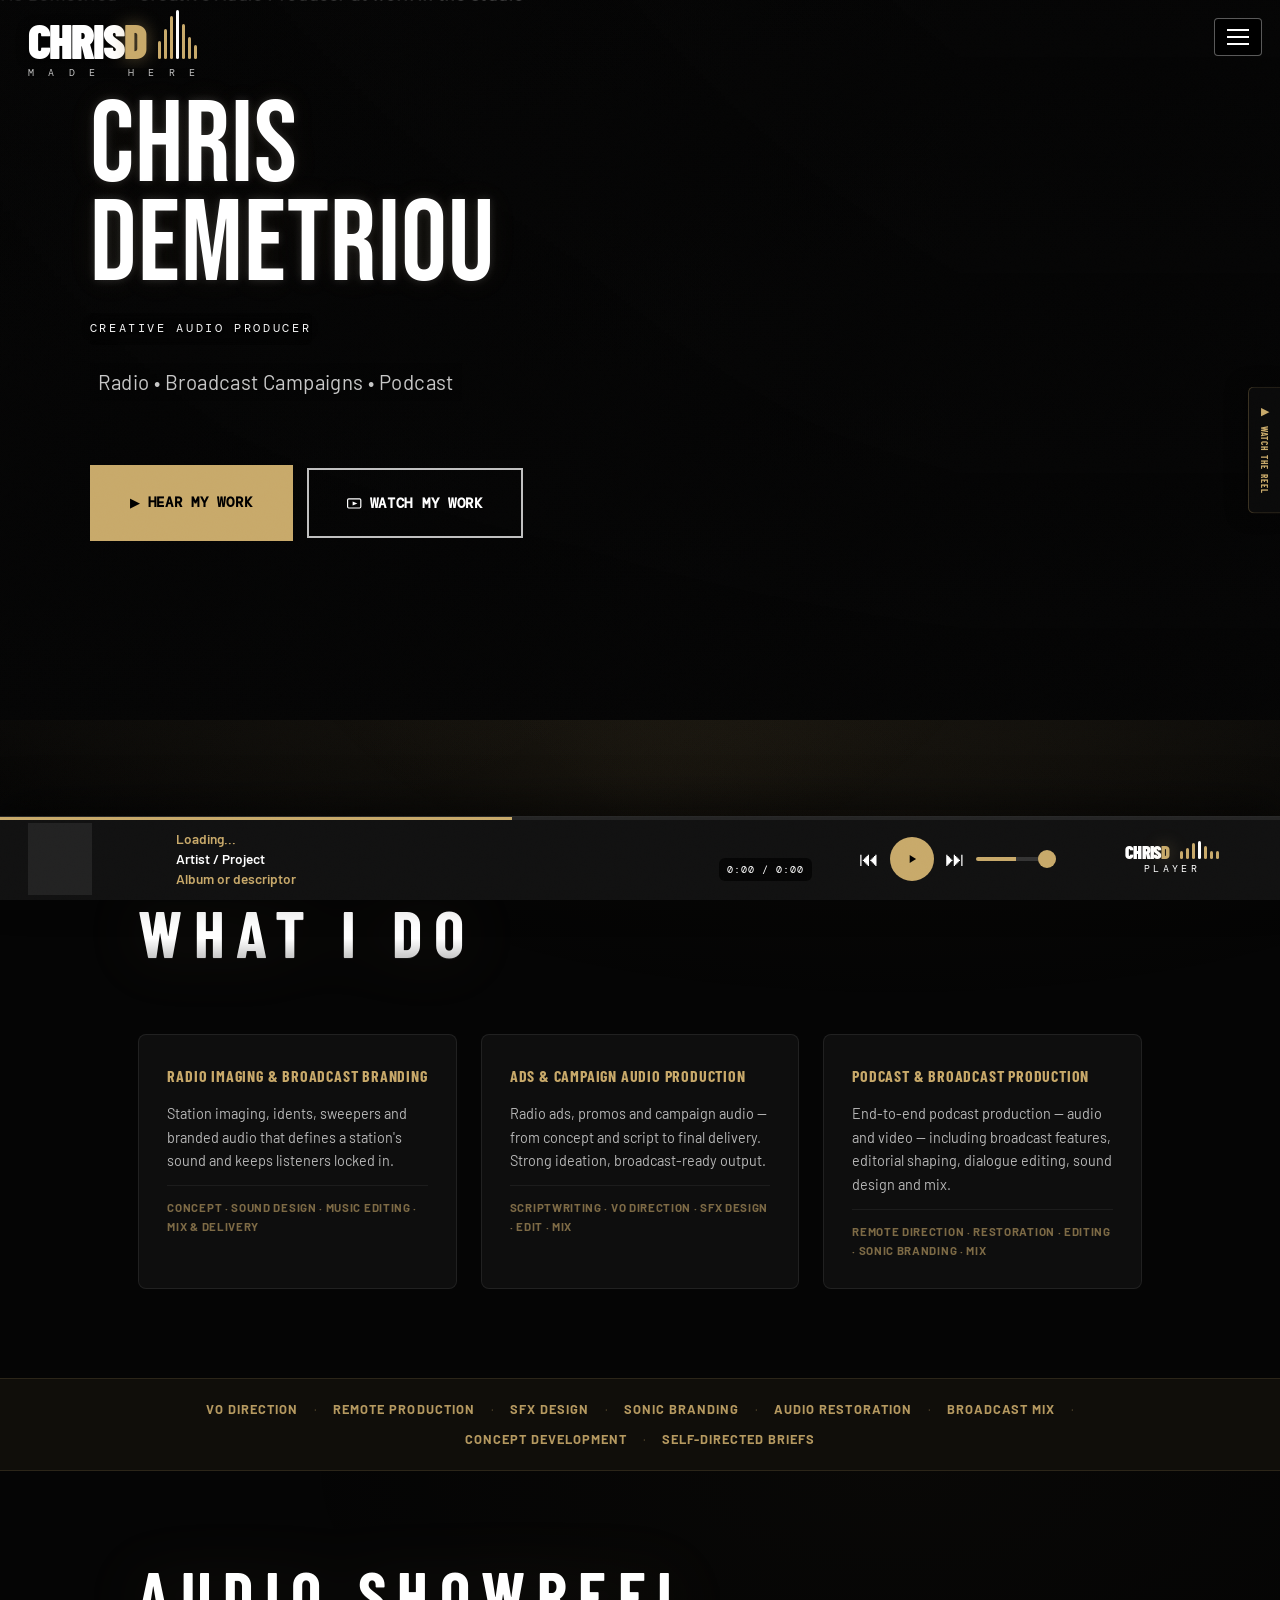
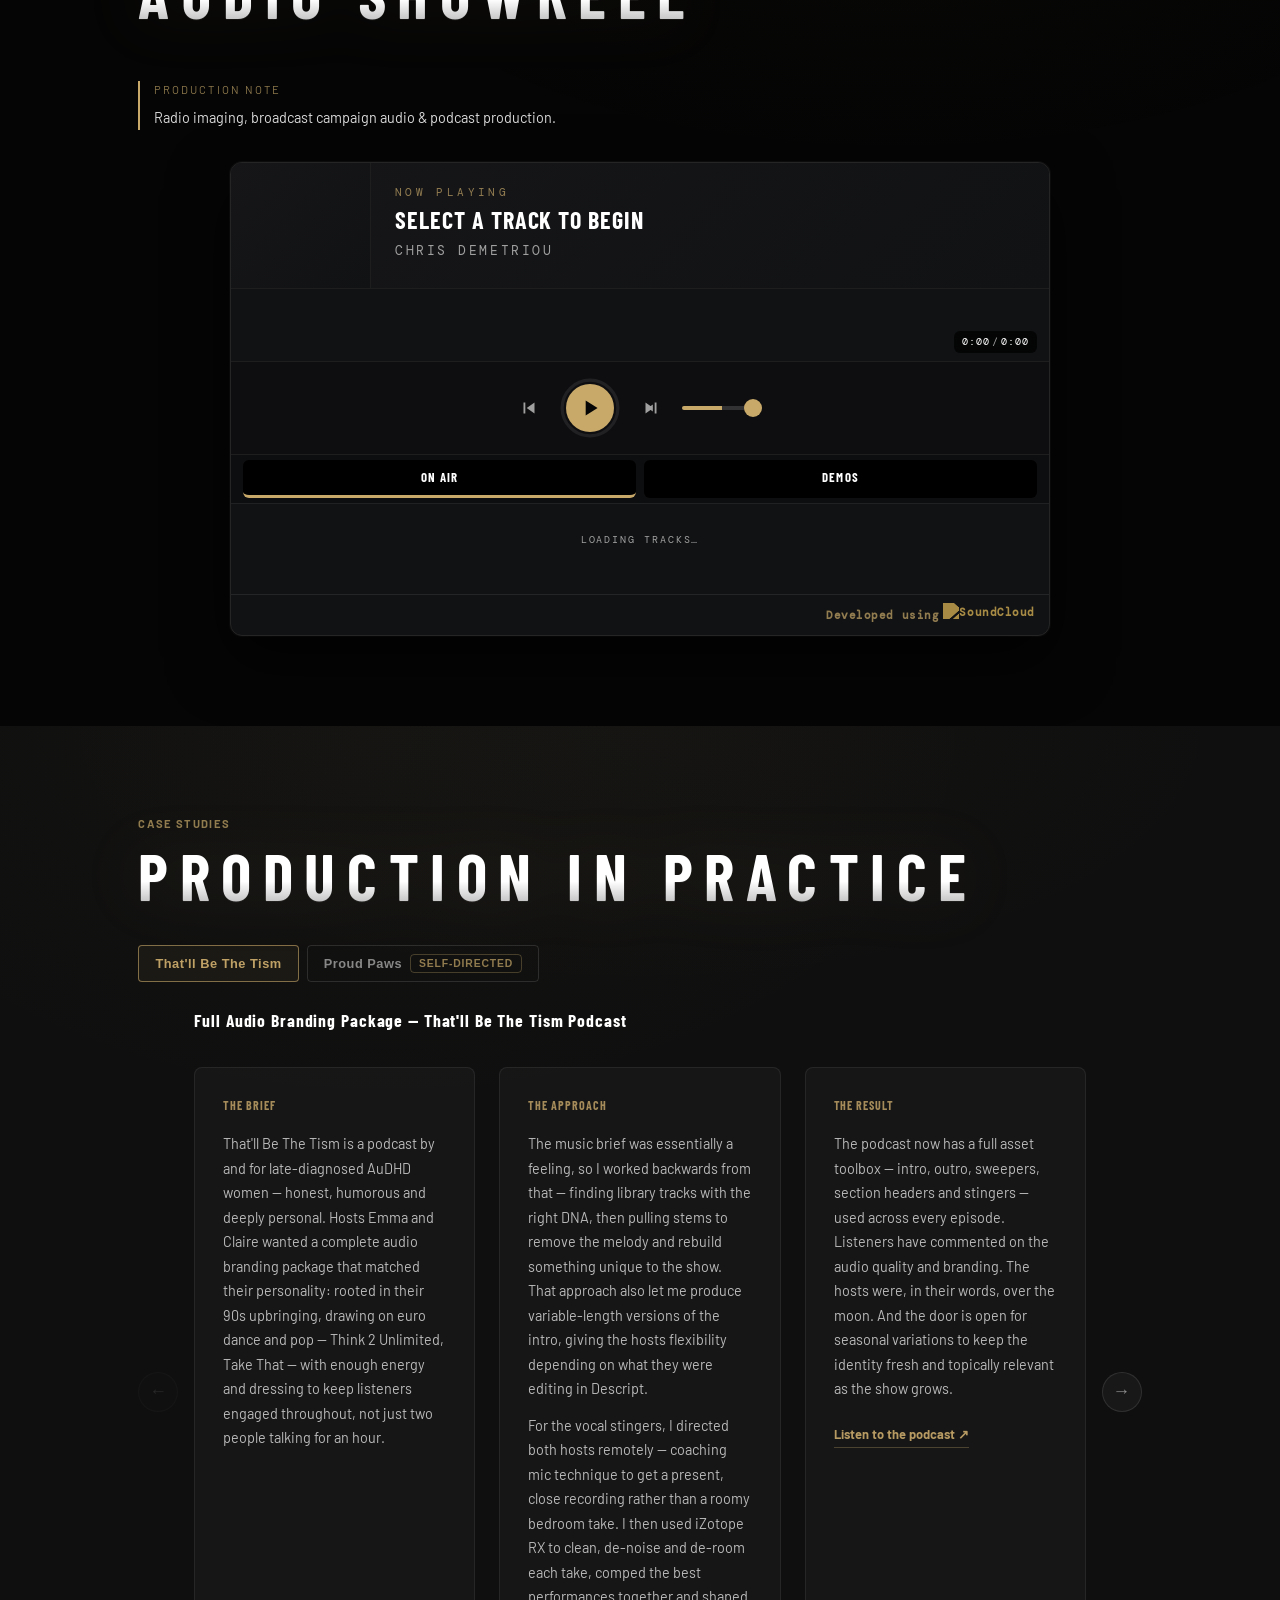
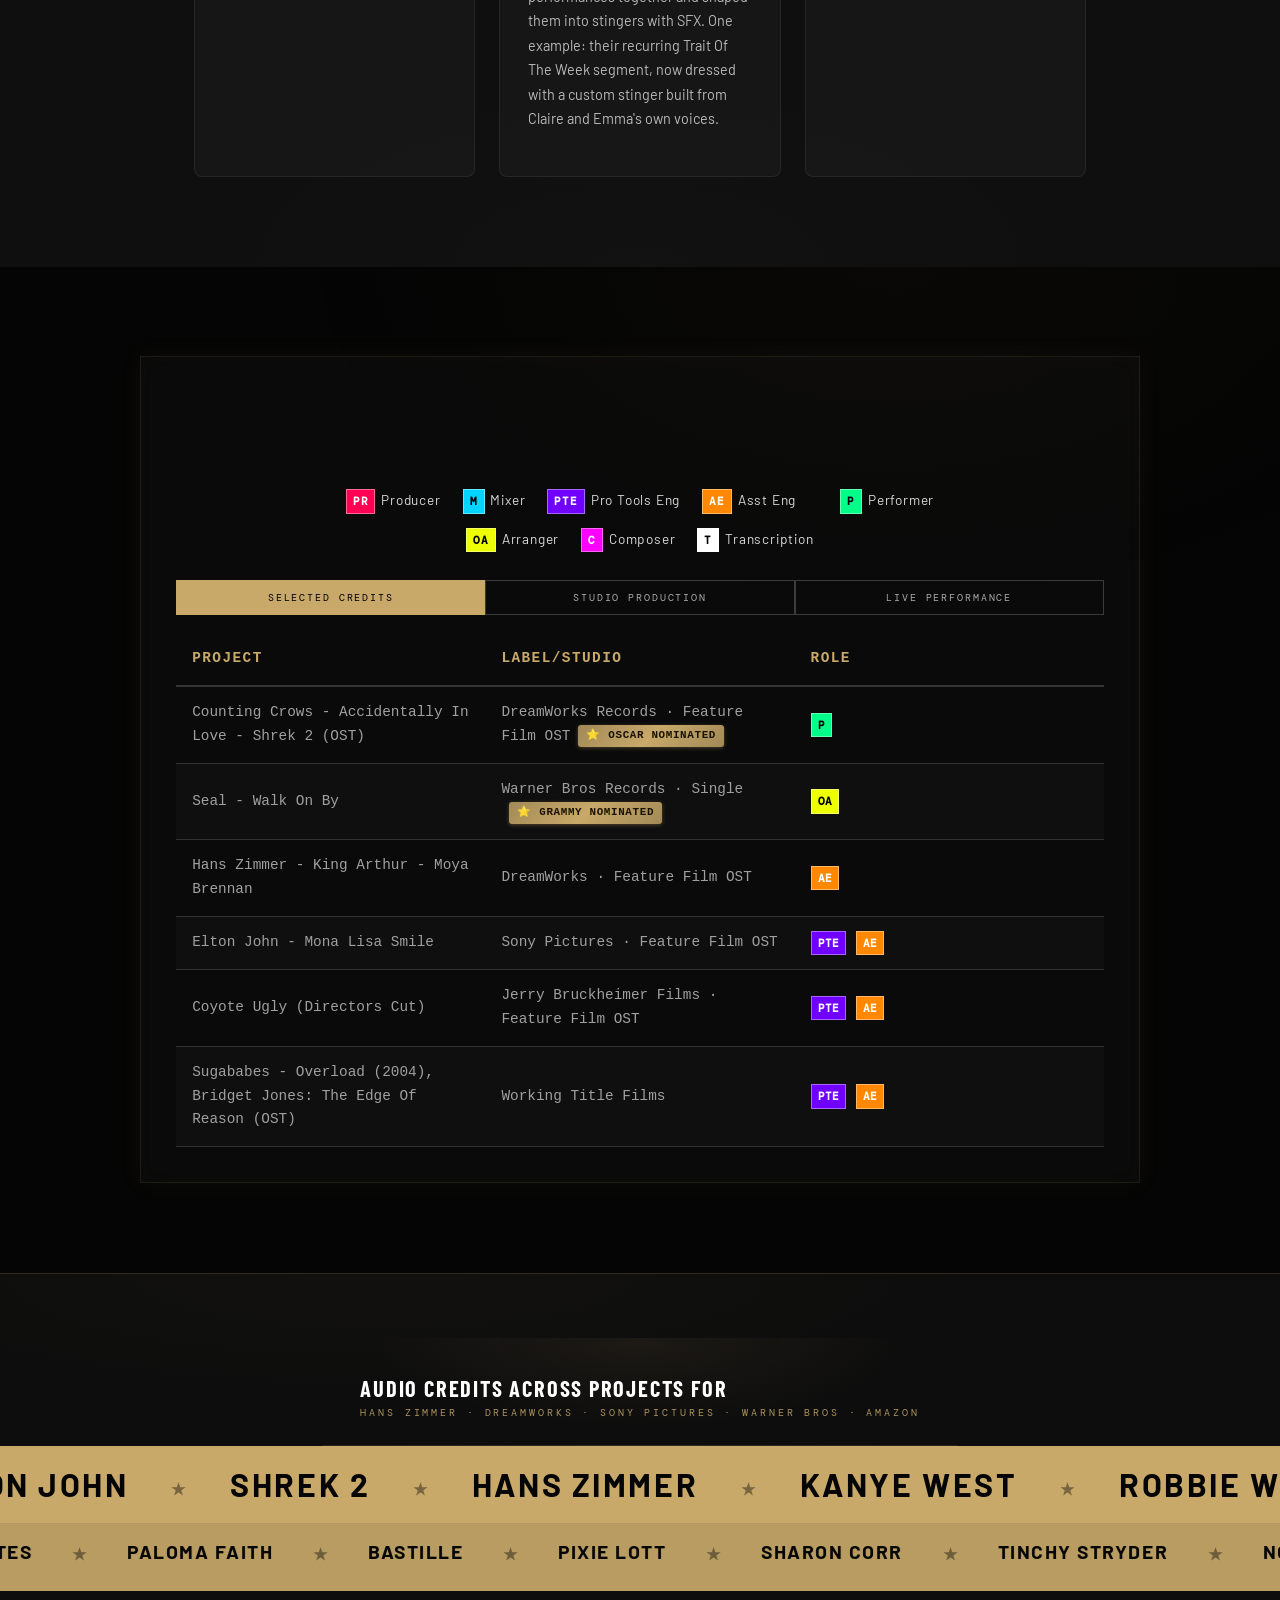
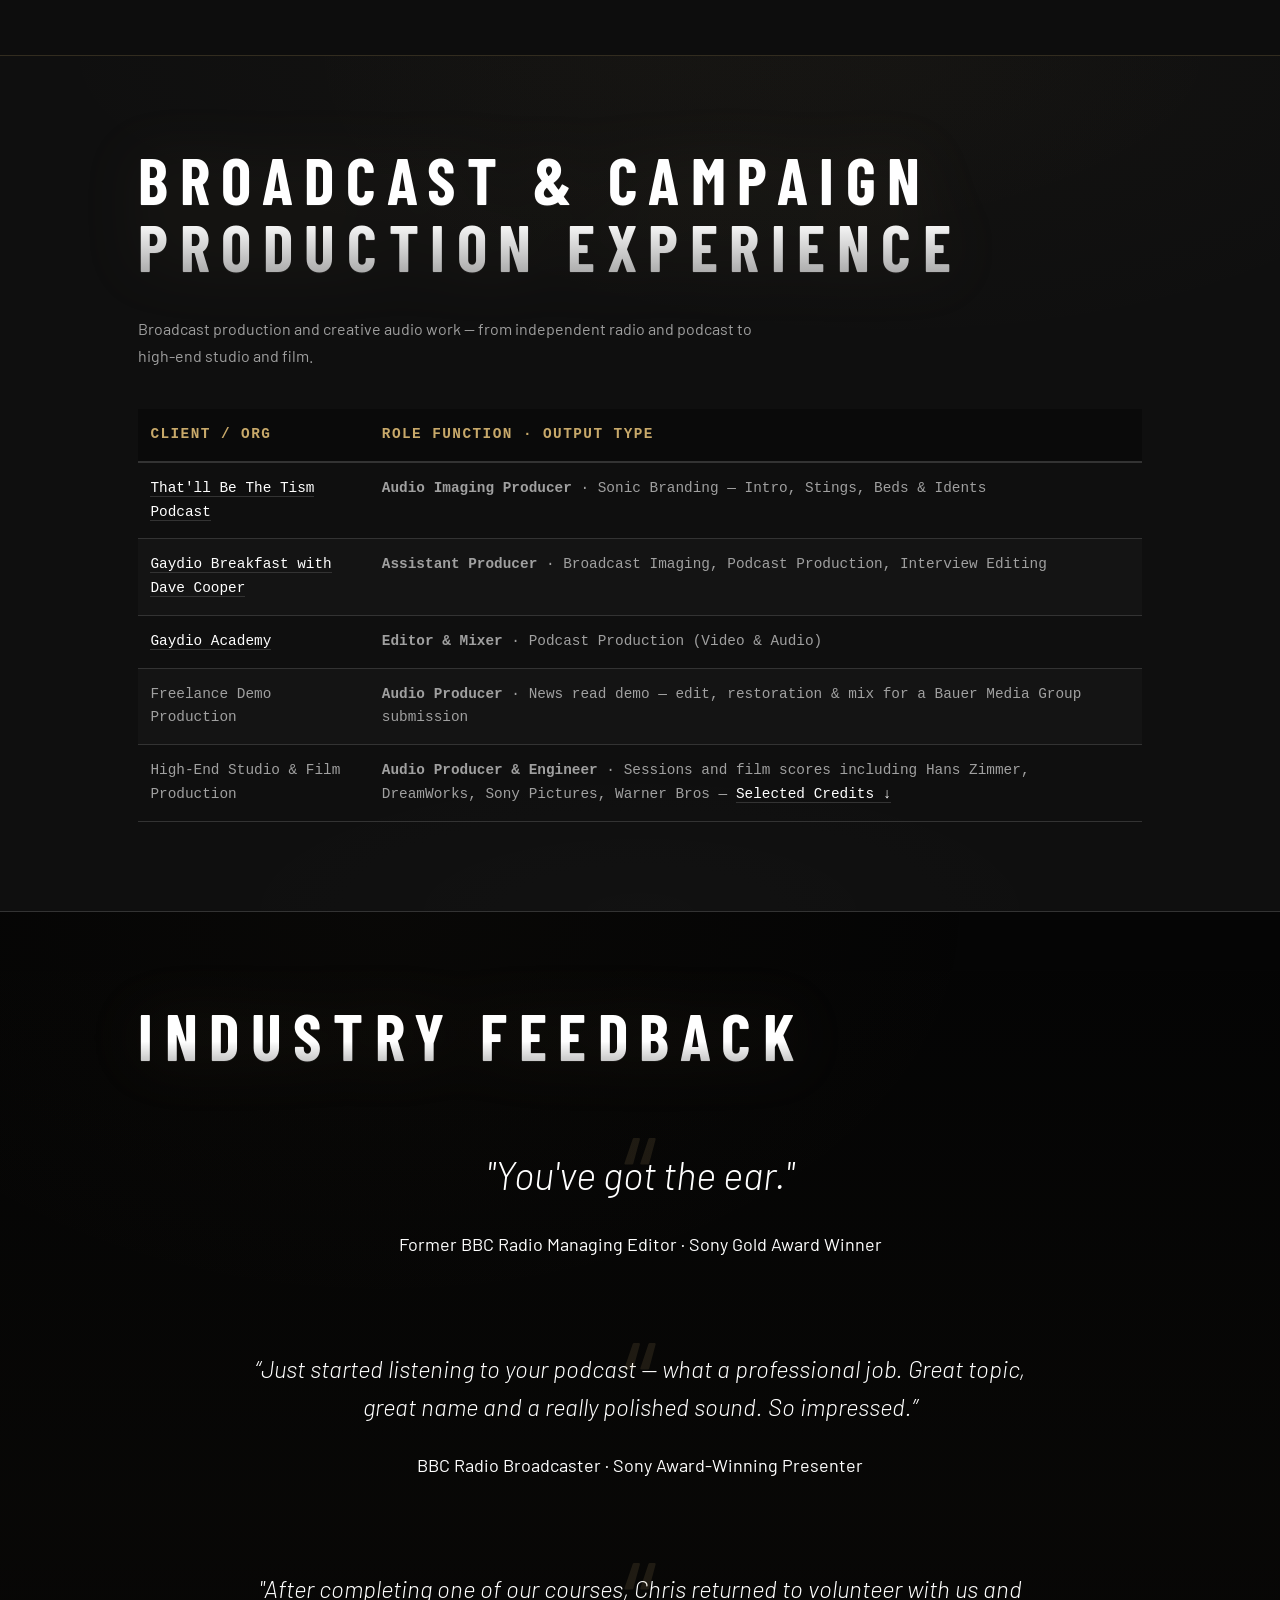
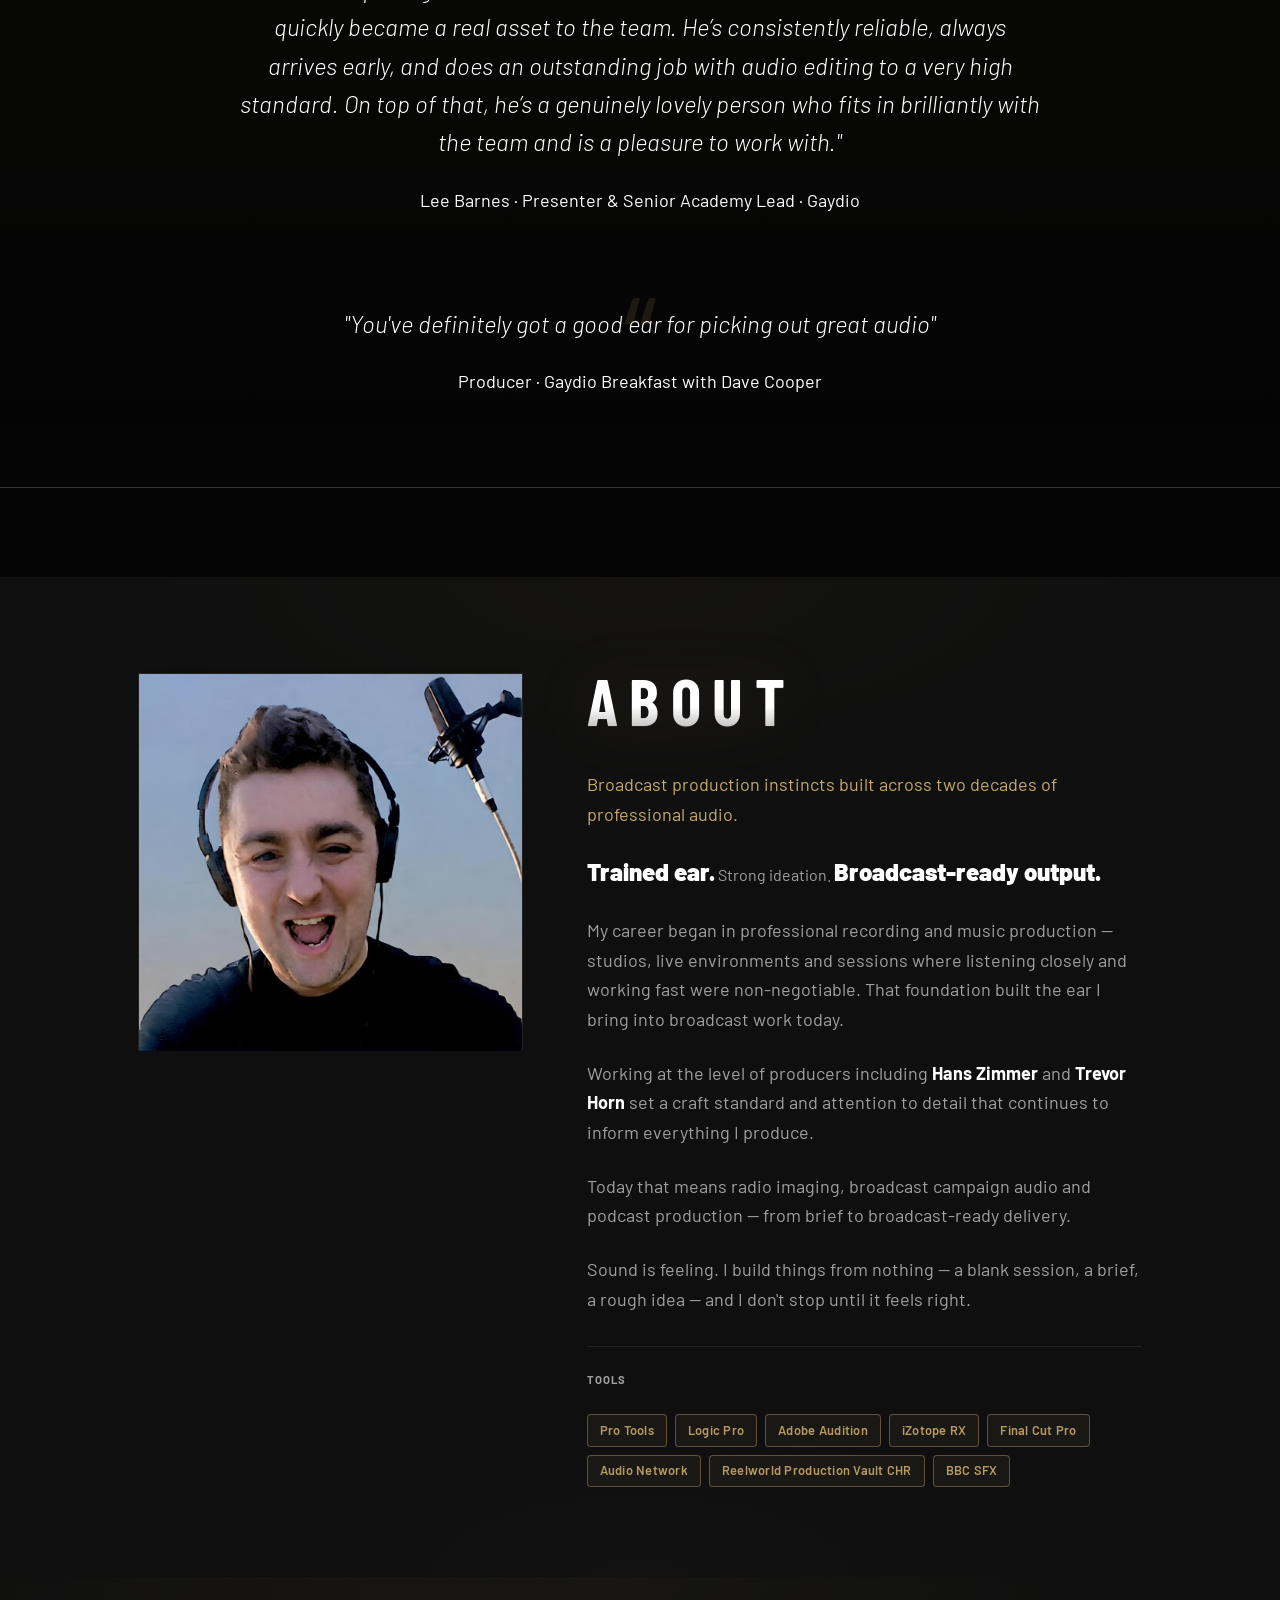
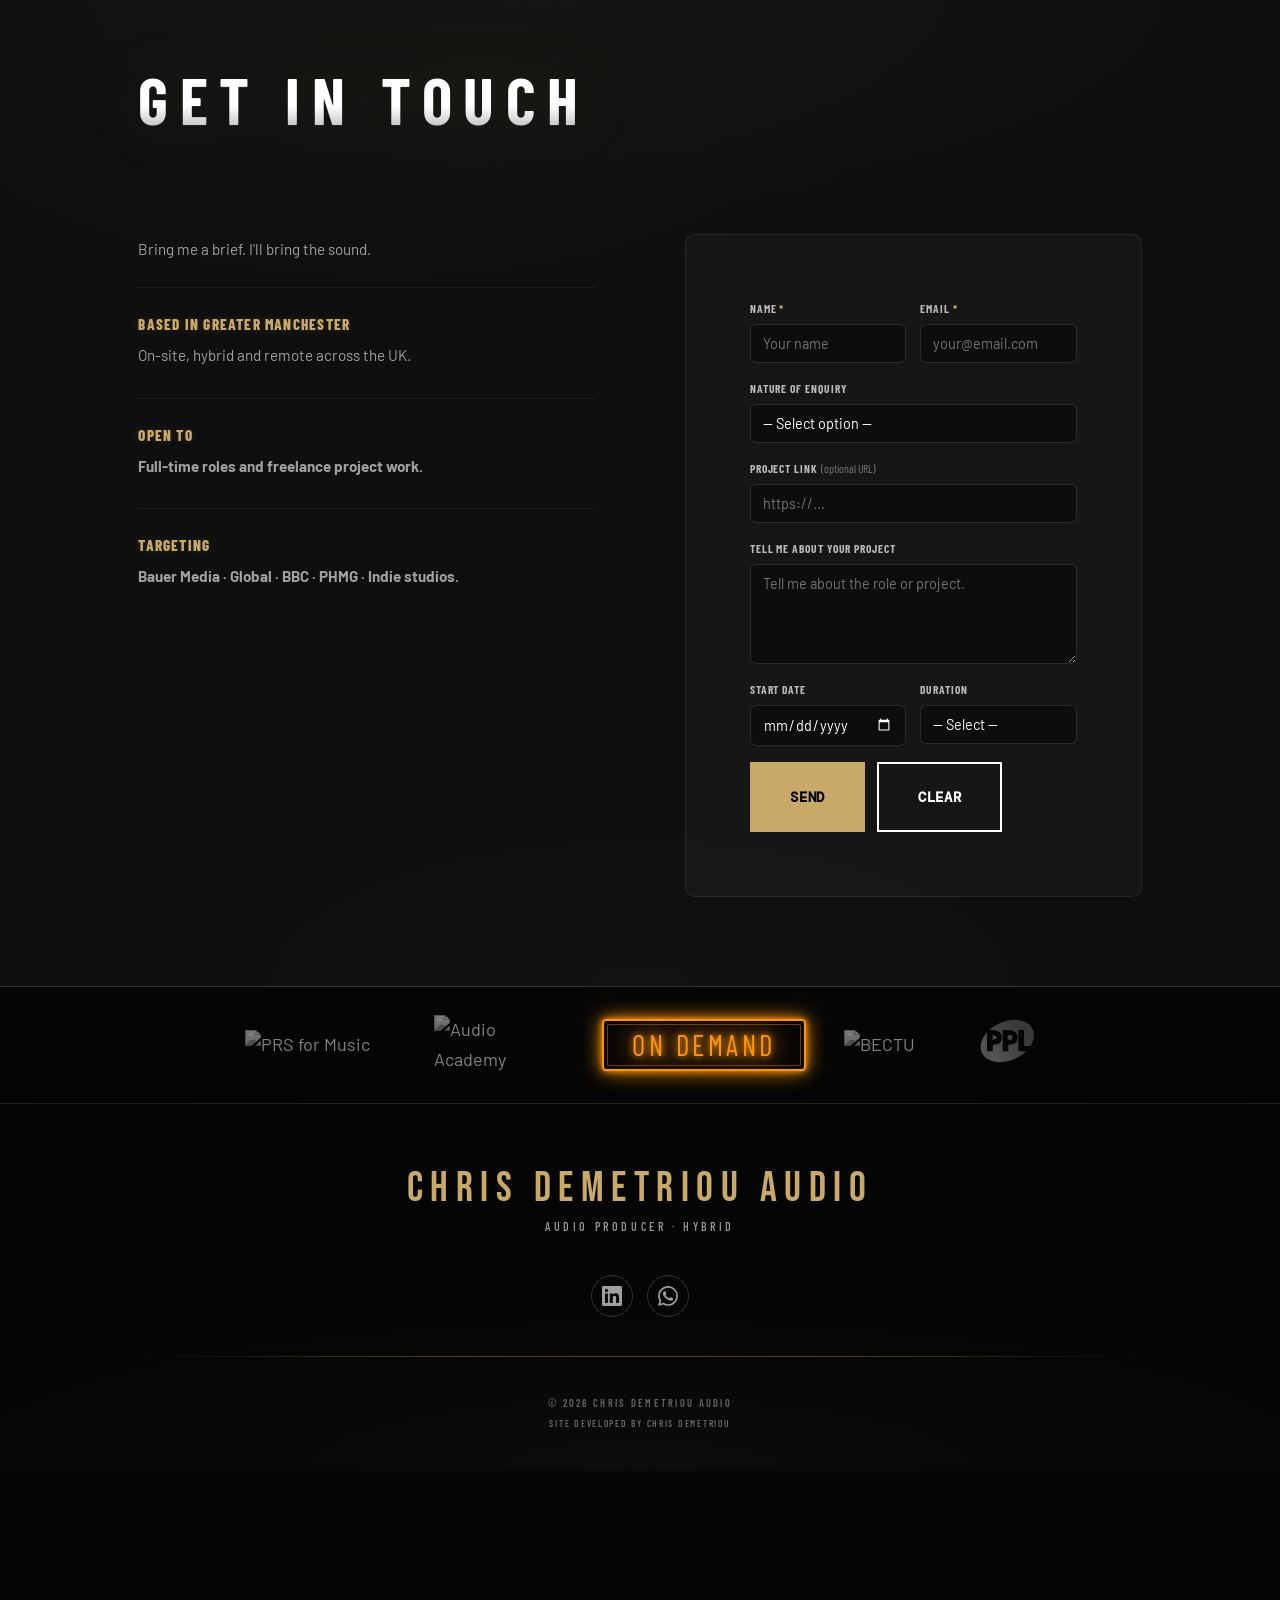
==== commit b90e83e4: "Remove hero photo caption" ====
--- a/index.html
+++ b/index.html
@@ -13,7 +13,7 @@
 <meta property="og:title" content="Chris Demetriou — Creative Audio Producer | Radio, Broadcast Campaigns &amp; Podcast">
 <meta property="og:description" content="Creative audio producer specialising in radio imaging, broadcast campaigns and podcast production. Manchester based. Experience with Bauer Media and BBC Audio.">
 <meta property="og:type" content="website">
-<meta property="og:image" content="https://chrisdemetriou.com/images/sharoncorr.jpg">
+<meta property="og:image" content="https://chrisdemetriou.com/images/chrisdemetriouhero.png">
 <meta property="og:url" content="https://chrisdemetriou.com">
 
 <link rel="preconnect" href="https://fonts.googleapis.com">
@@ -134,19 +134,11 @@
 
 </div>
 
-<div class="hero-caption" aria-label="Photo credit">
-<span class="camera-icon" aria-hidden="true">📷</span>
-<span class="credit-label">Photo credit</span>
-<span class="credit-text">
-Opening for Sharon Corr<br> (The Corrs)
-UK Solo Tour<br> O2 Academy Liverpool
-</span>
-</div>
 <div class="scroll-bar" id="scroll-bar"></div>
 
 <section class="hero">
   <div class="hero-image">
-    <img class="hero-img" src="/images/sharoncorr.jpg" alt="">
+    <img class="hero-img" src="/images/chrisdemetriouhero.png" alt="Chris Demetriou — Creative Audio Producer at work in the studio">
   </div>
   <div class="hero-content">
     <h1 class="hero-title">Chris Demetriou</h1>
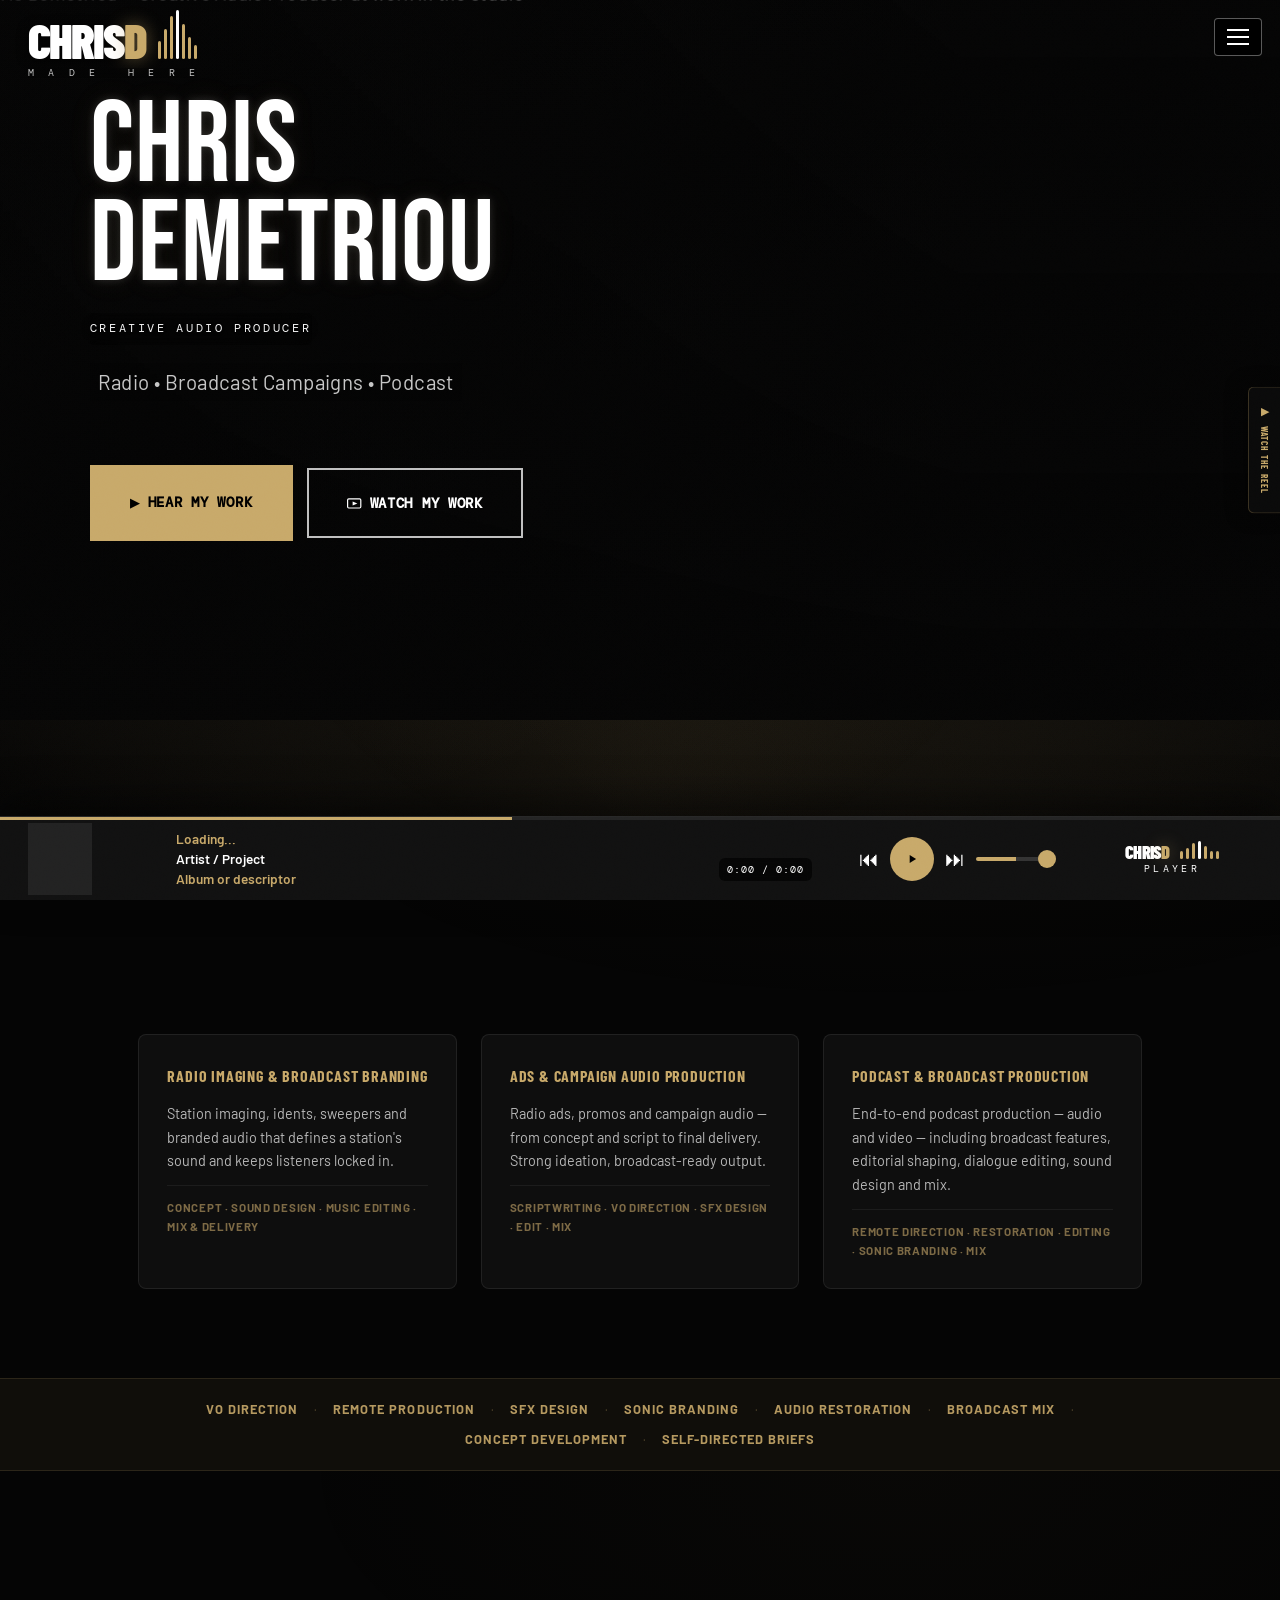
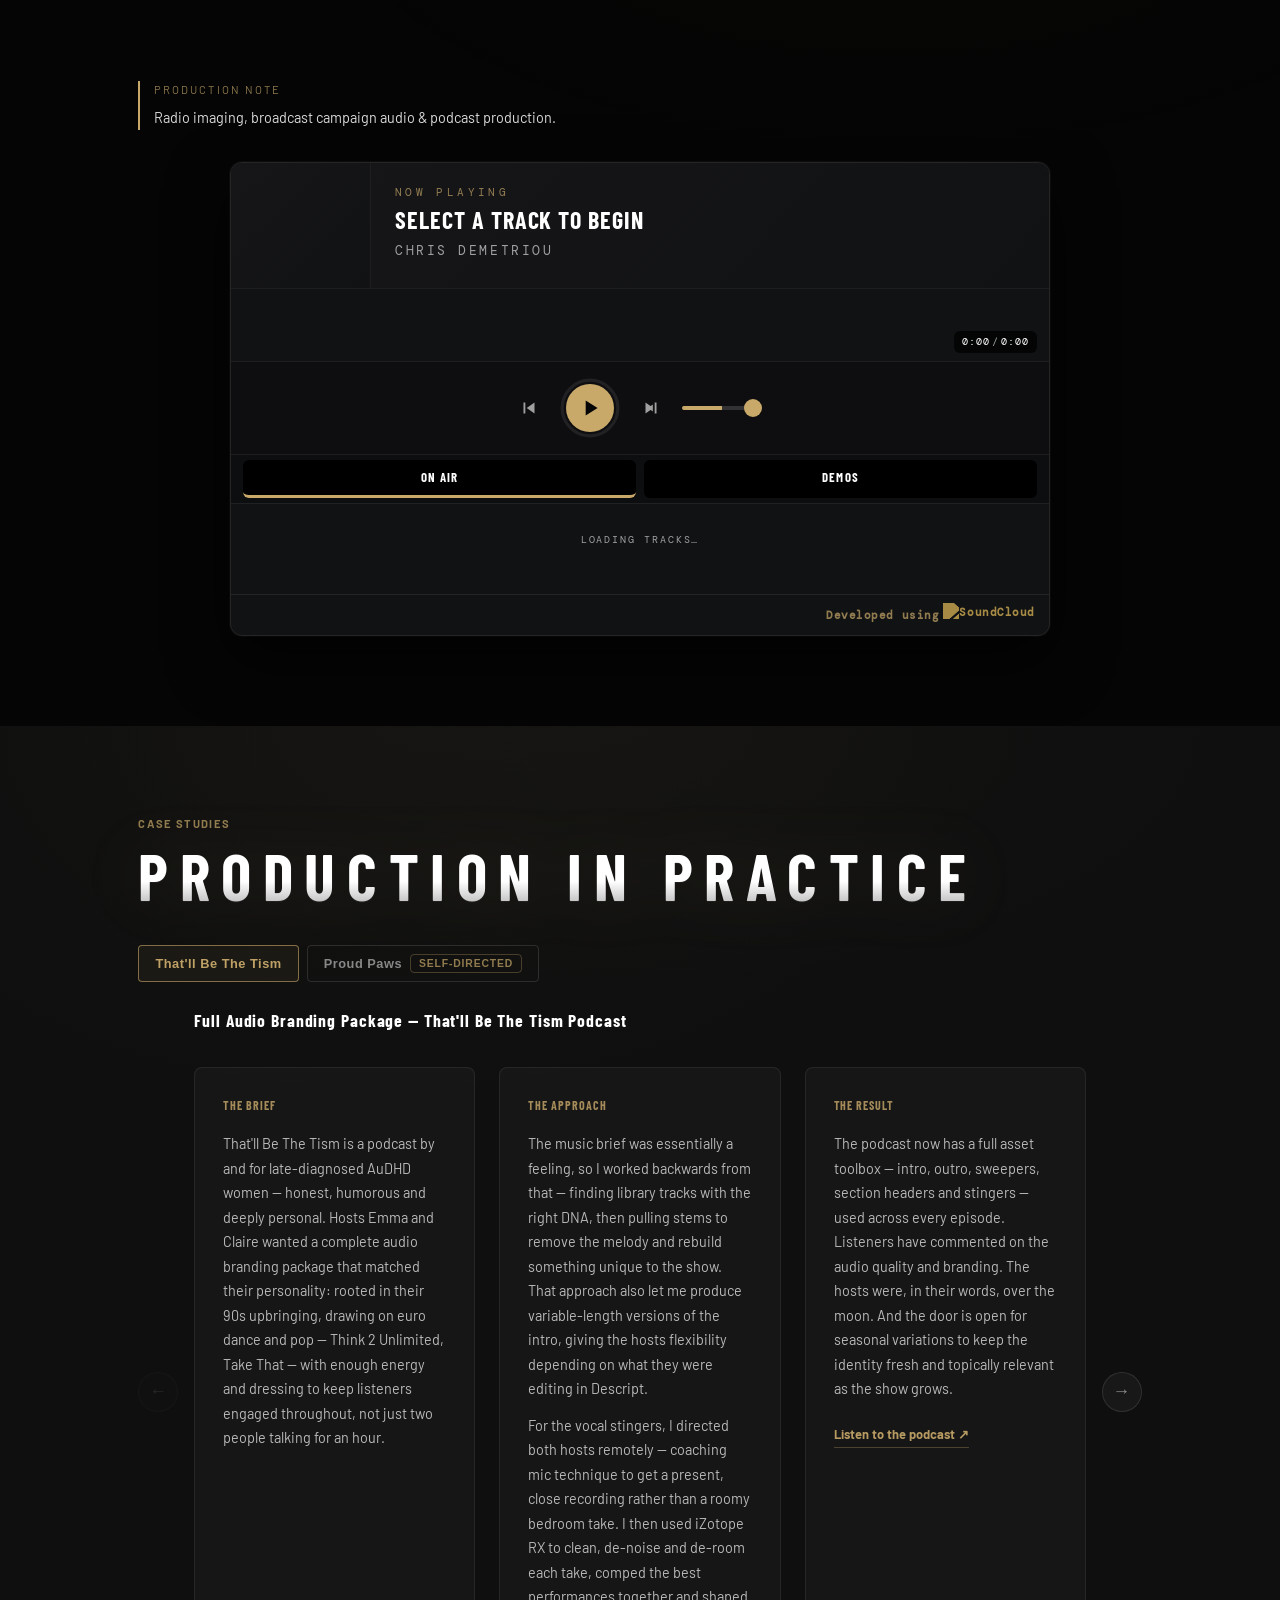
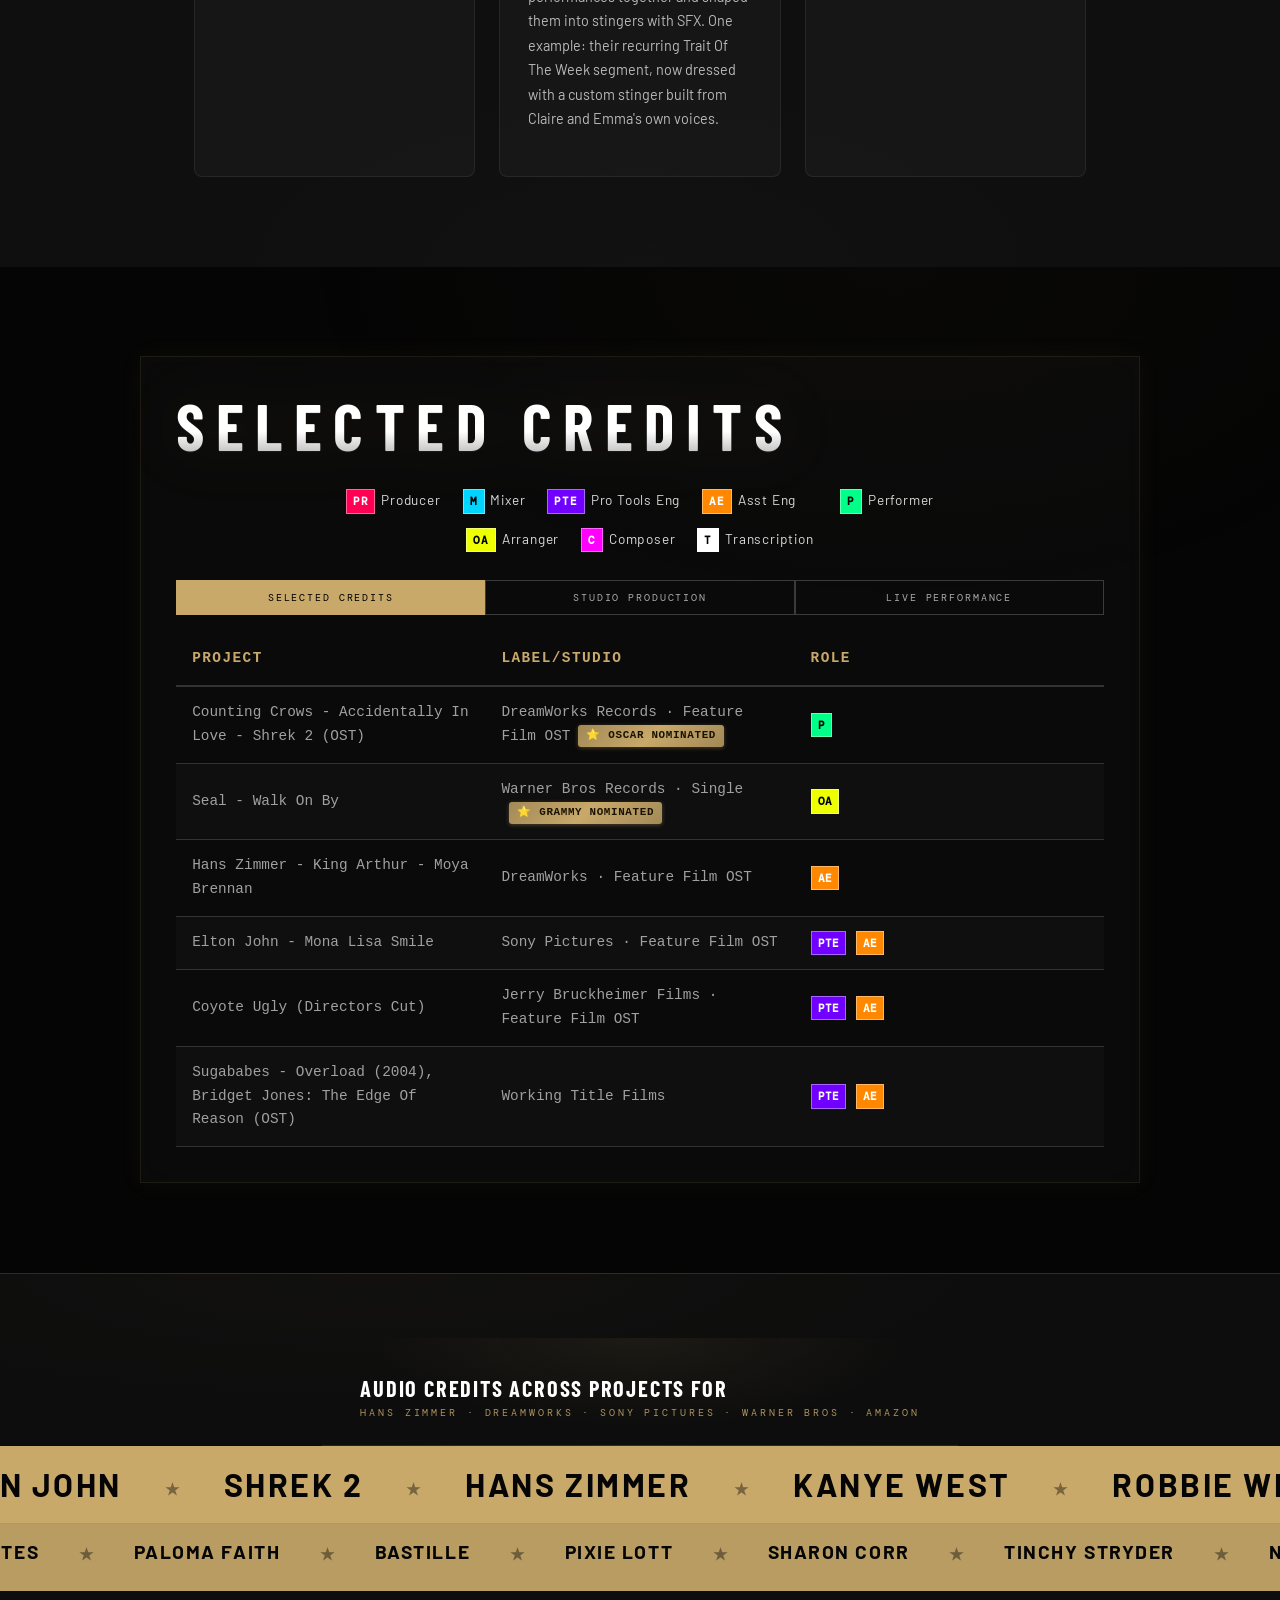
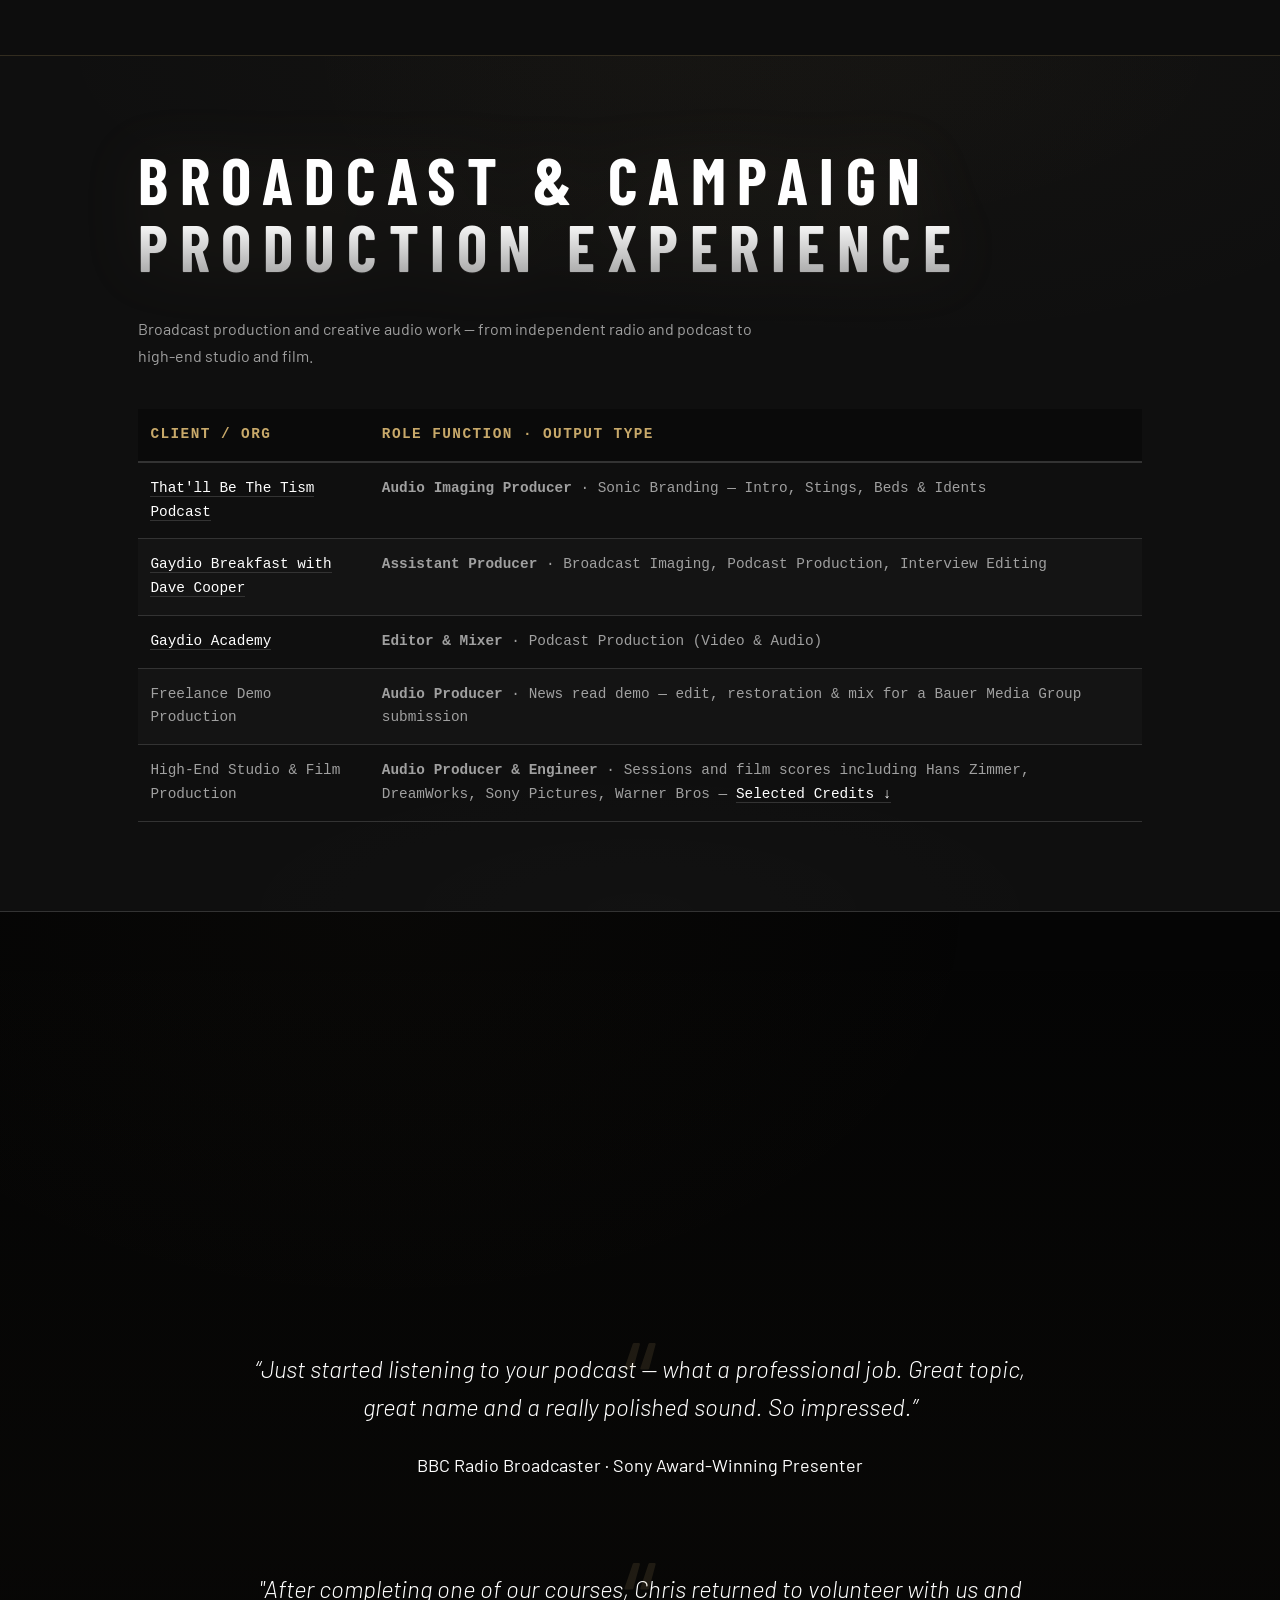
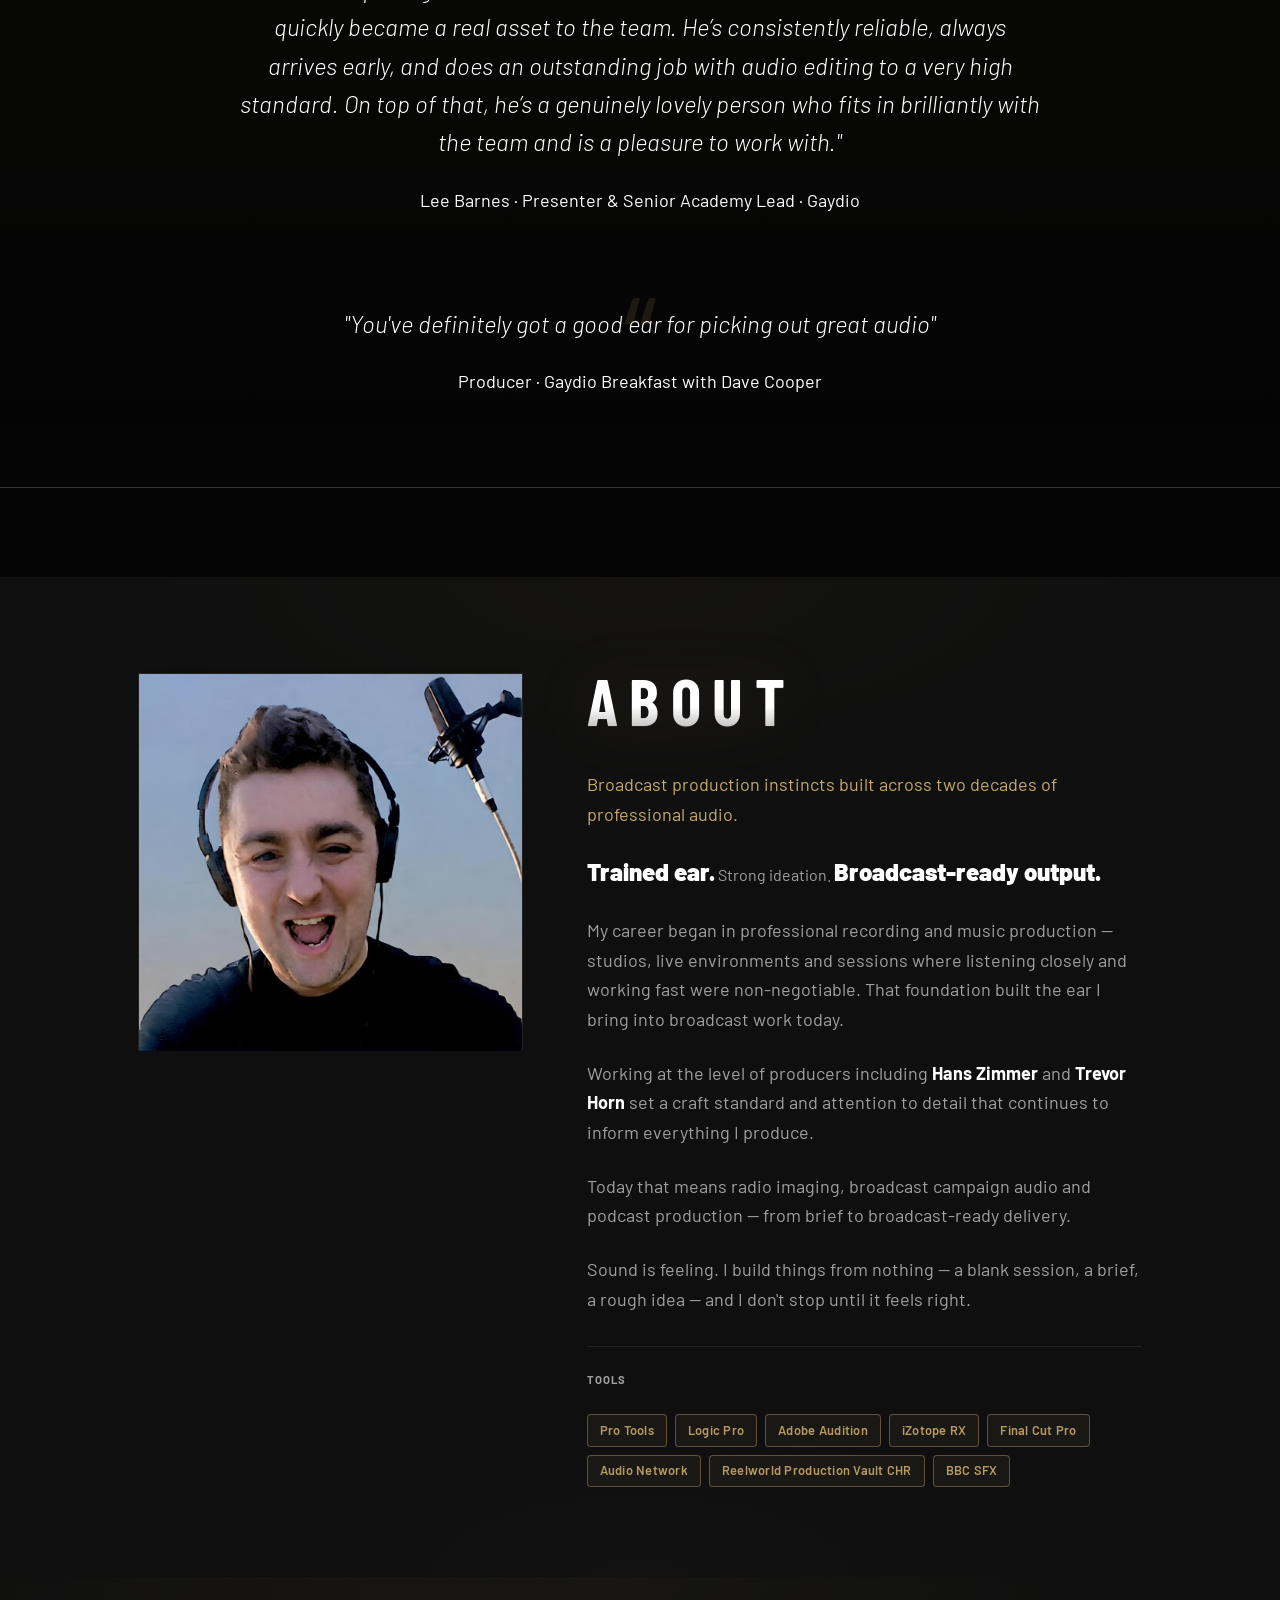
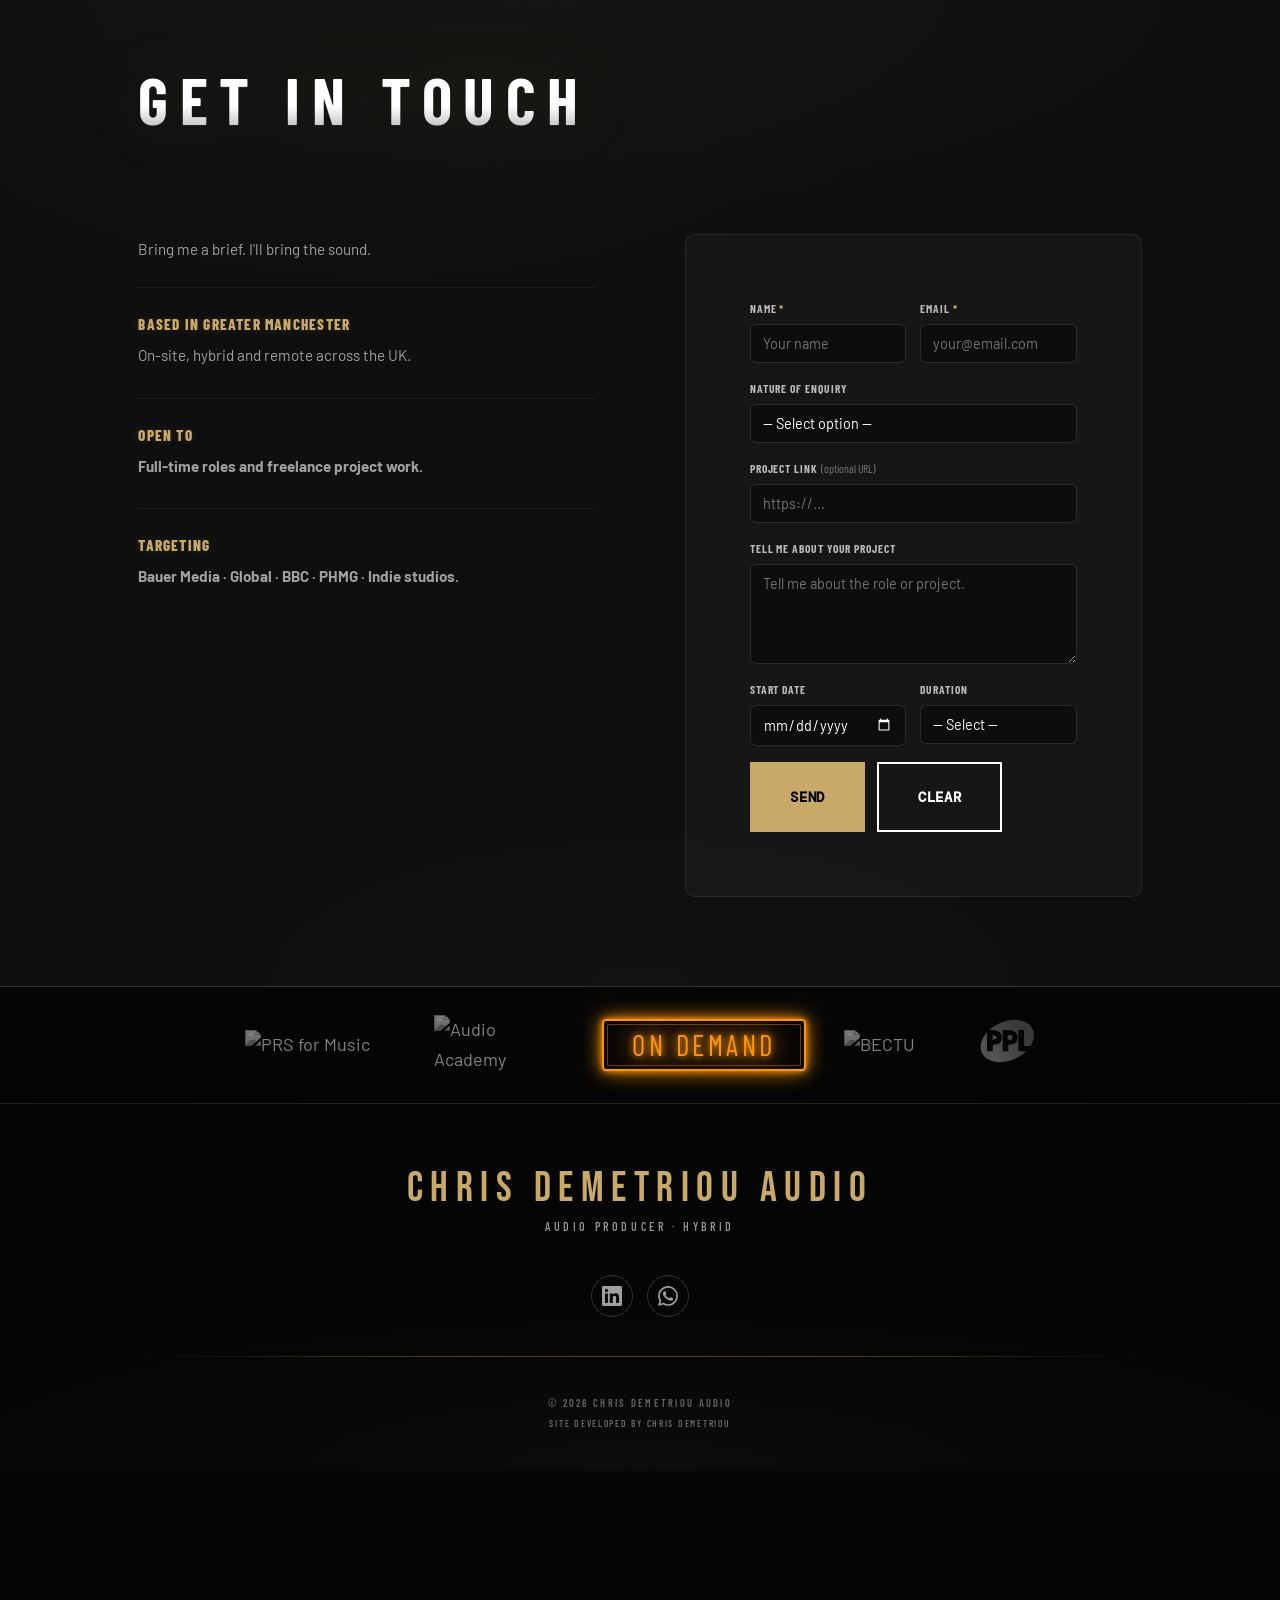
==== commit 5c36b32f: "Fix canonical order in meta description availability line Radio imaging → broadcast campaign audio →" ====
--- a/index.html
+++ b/index.html
@@ -6,7 +6,7 @@
 <title>Chris Demetriou | Creative Audio Producer — Radio, Broadcast Campaigns &amp; Podcast</title>
 <!-- BUILD: v2.0 | 2026-05-04 -->
 
-<meta name="description" content="Creative audio producer specialising in radio imaging, broadcast campaigns, podcast production and advertising audio. Manchester based. Experience with Bauer Media and BBC Audio. Available for radio, podcast and campaign production roles.">
+<meta name="description" content="Creative audio producer specialising in radio imaging, broadcast campaigns, podcast production and advertising audio. Manchester based. Experience with Bauer Media and BBC Audio. Available for radio imaging, broadcast campaign audio and podcast production roles.">
 
 <meta name="keywords" content="creative audio producer, broadcast audio producer, radio imaging producer, advertising audio production, podcast production, broadcast campaigns, audio producer Manchester, BBC Audio, Global radio, Bauer Media">
 
--- a/style3.css
+++ b/style3.css
@@ -734,7 +734,7 @@
 height:100%;
 width:100%;
 
-background-image:url("images/sharoncorr.jpg");
+background-image:url("images/chrisdemetriouhero.png");
 background-size:320px;
 background-repeat:repeat;
 
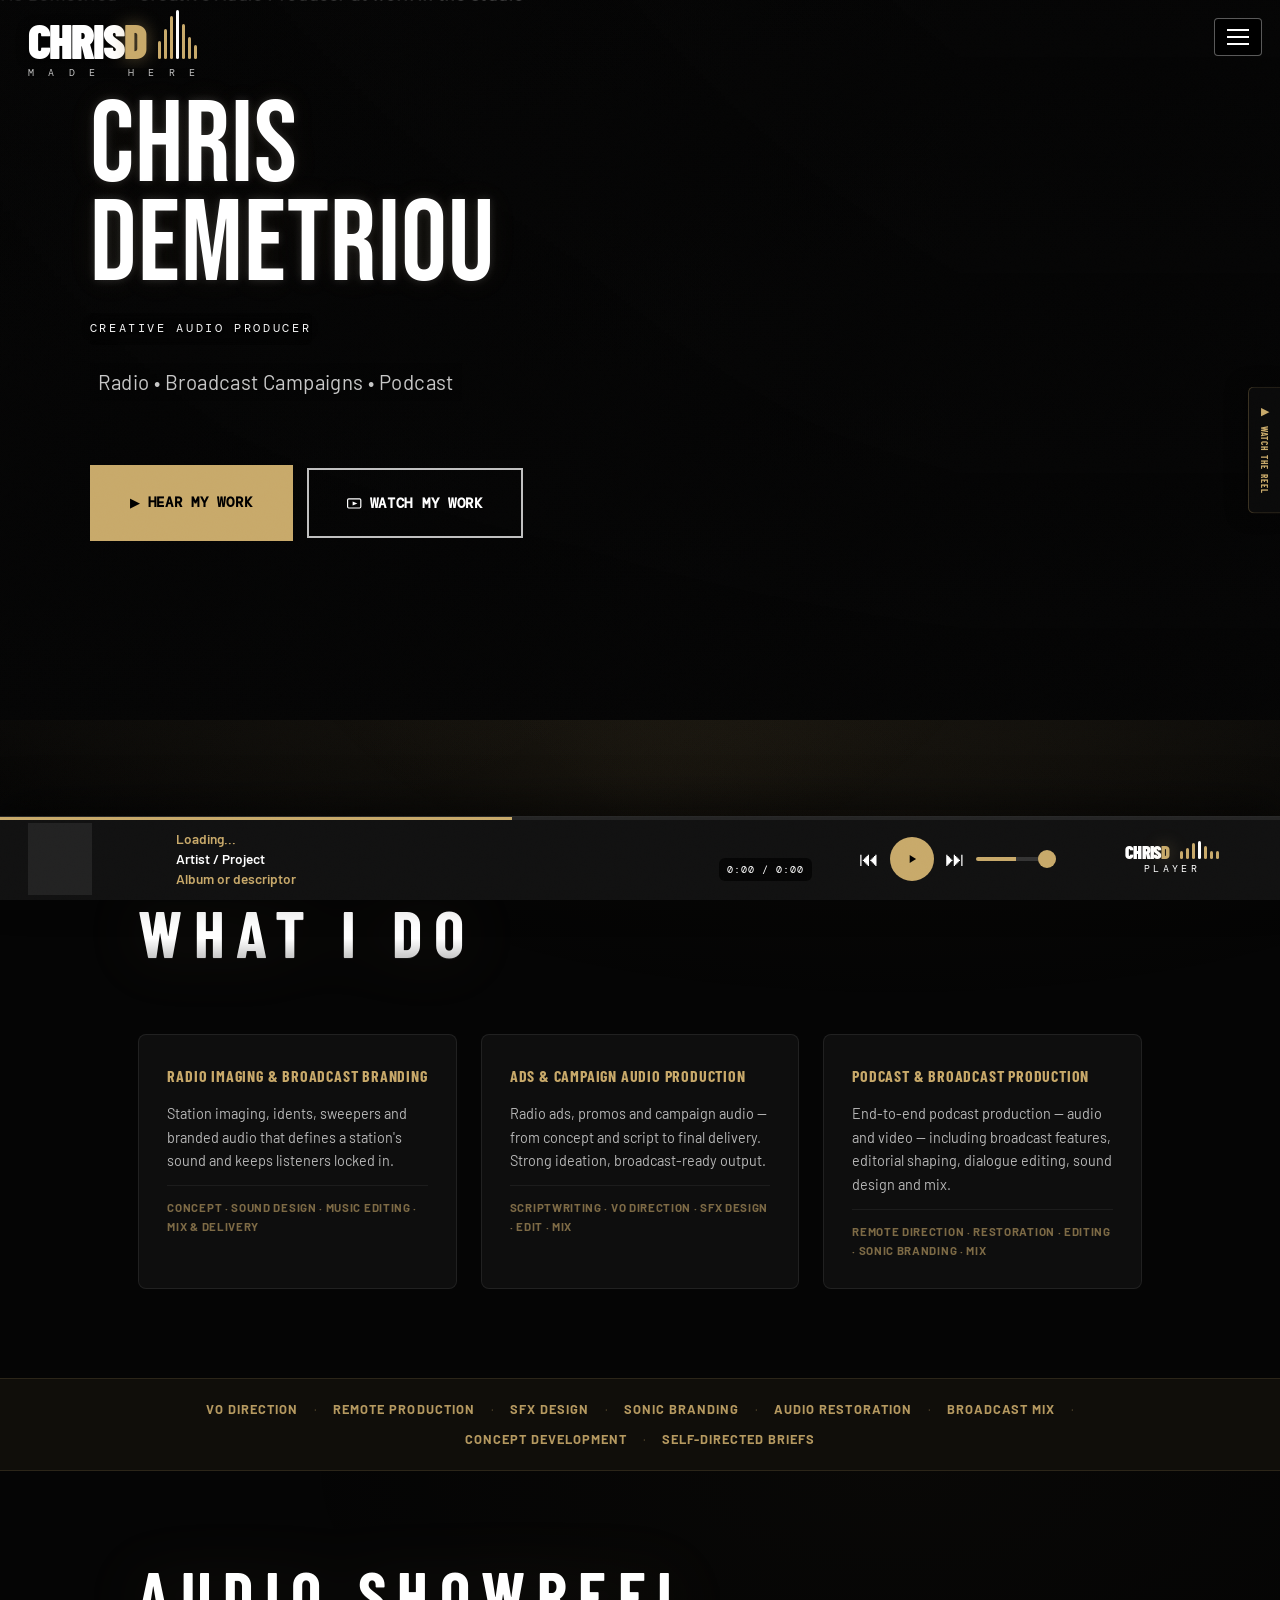
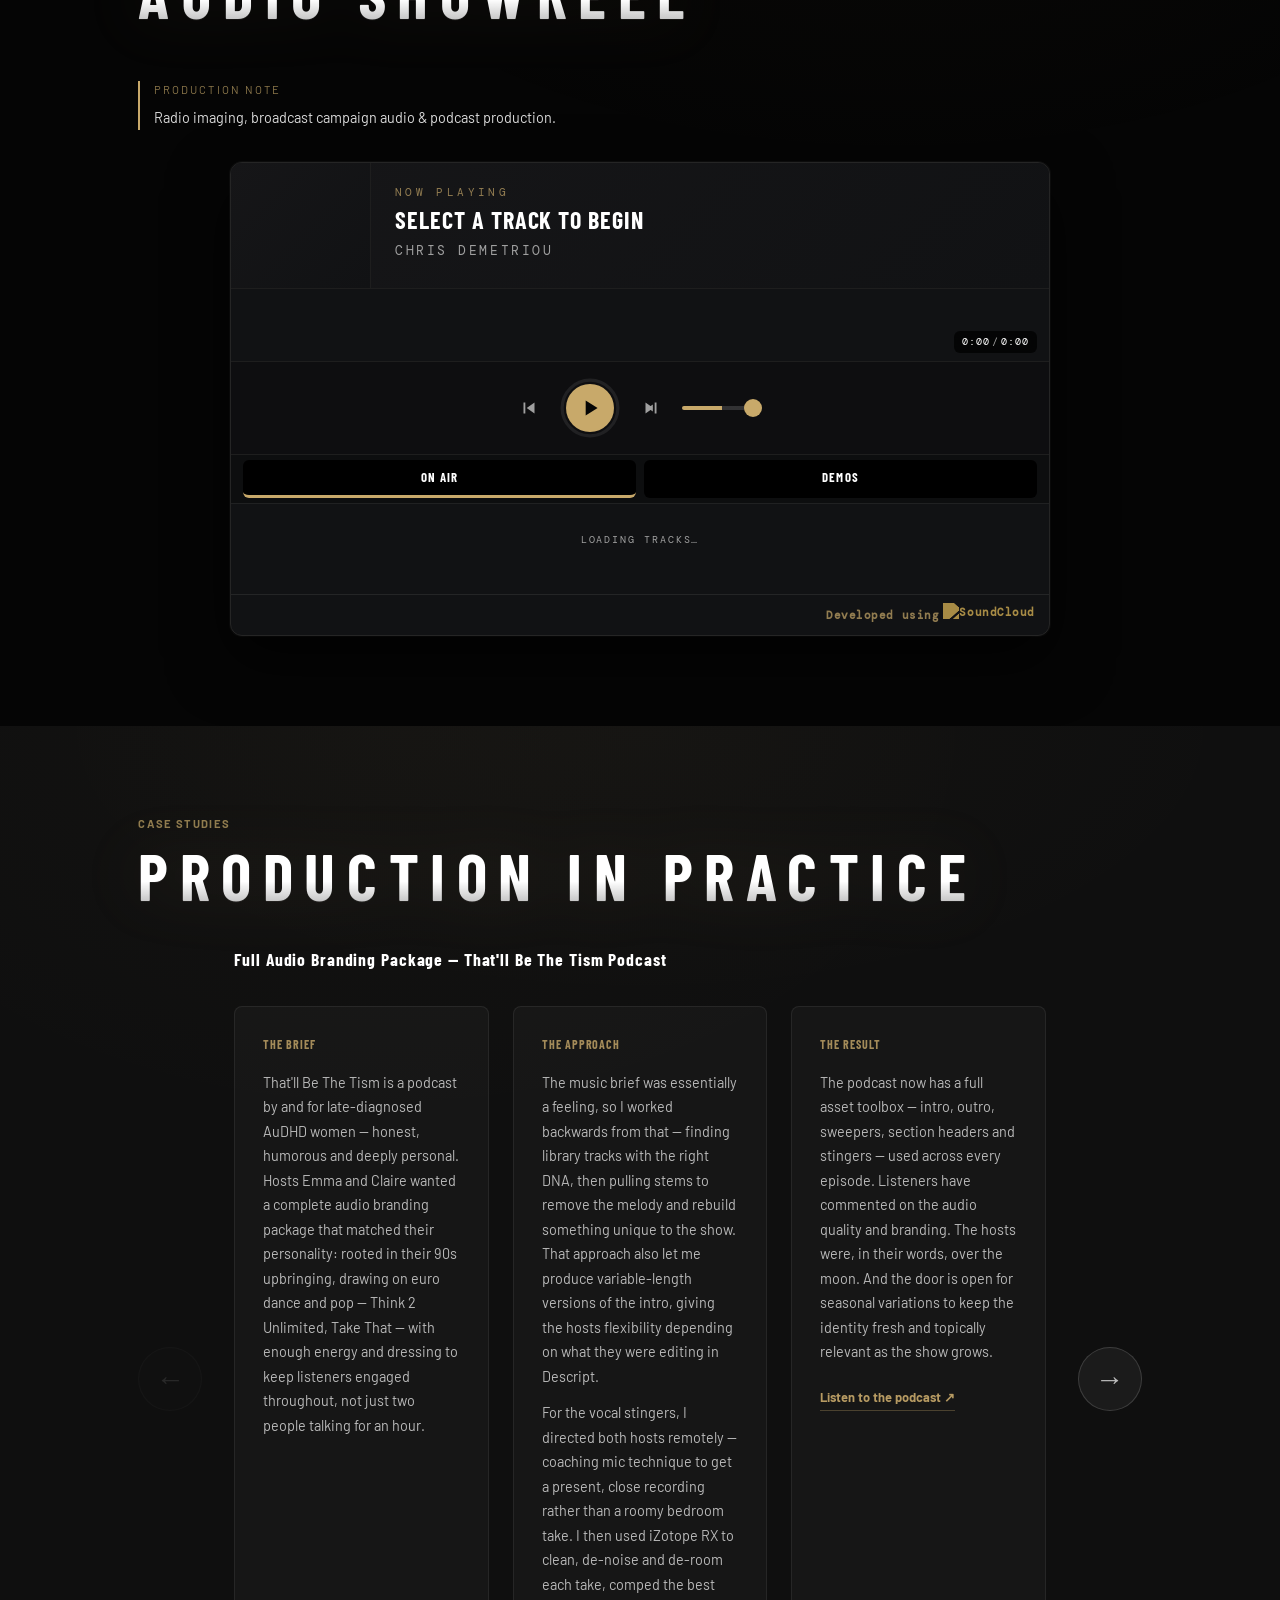
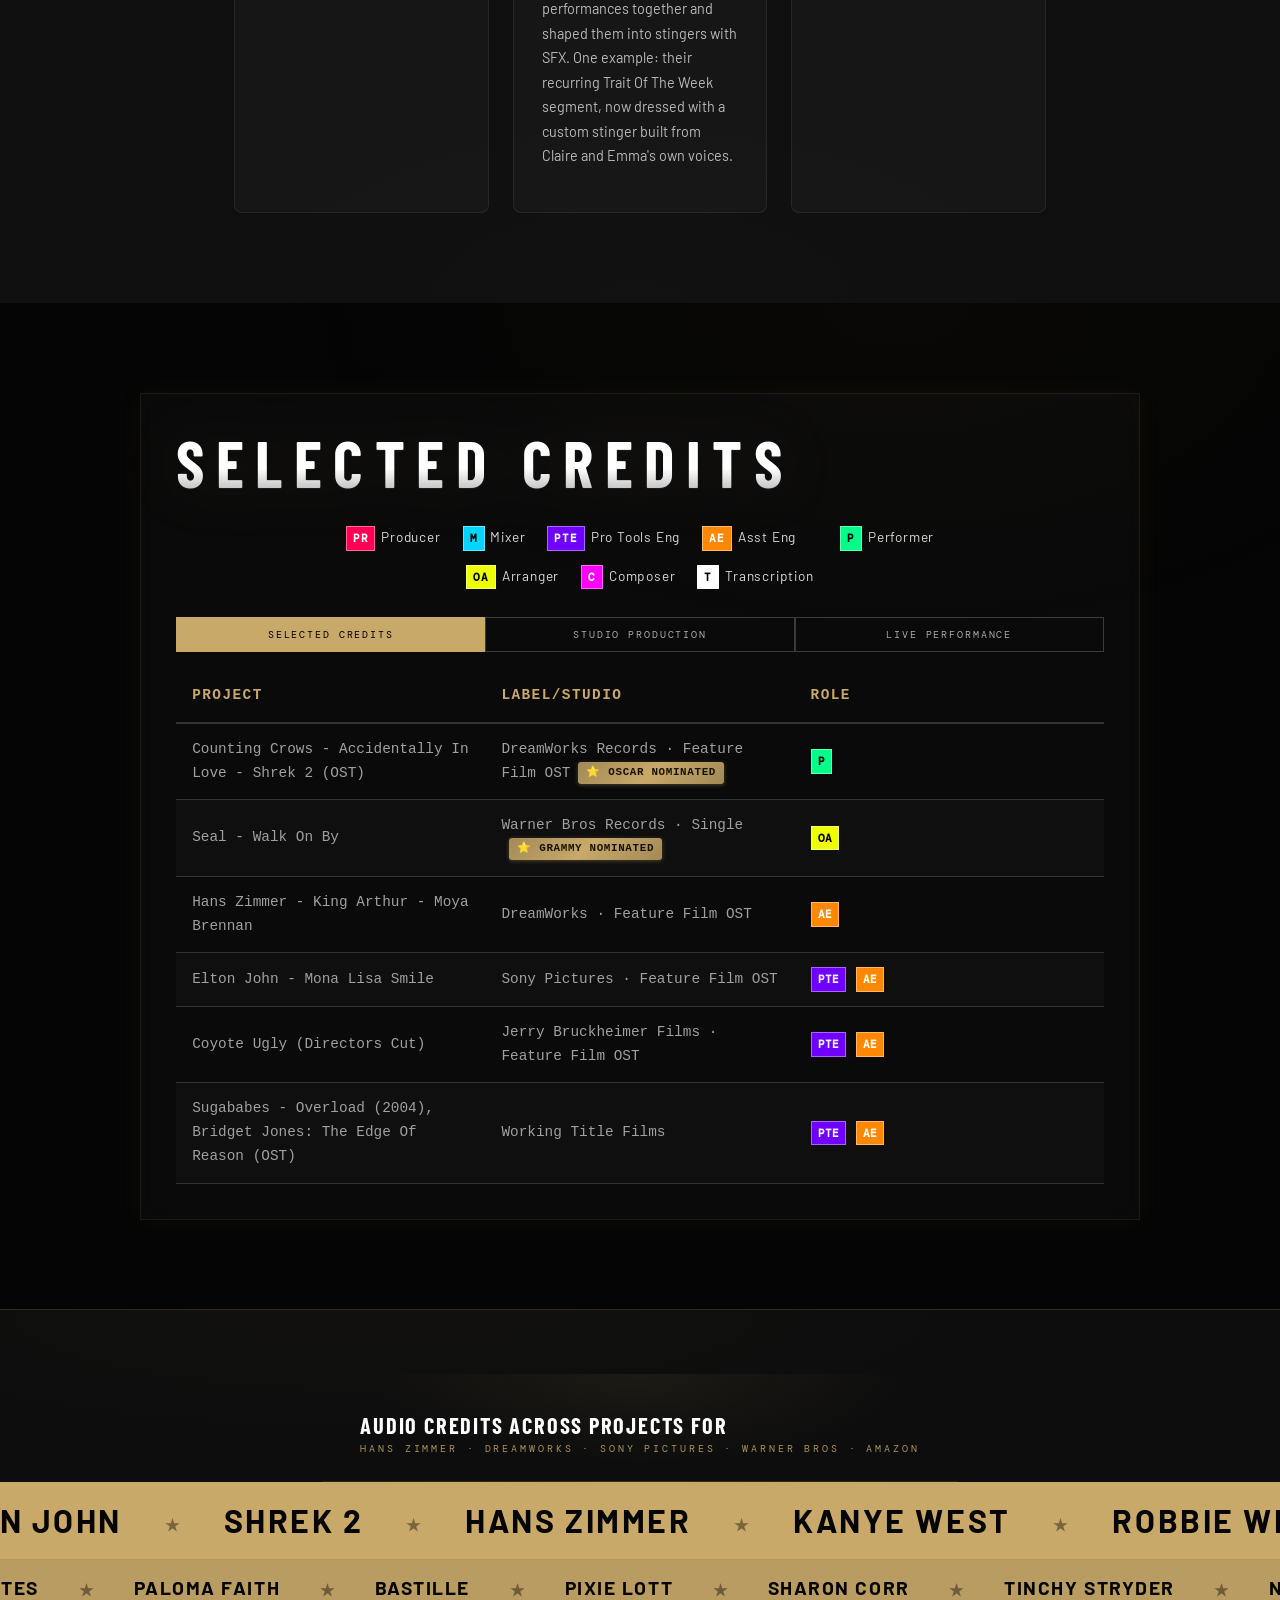
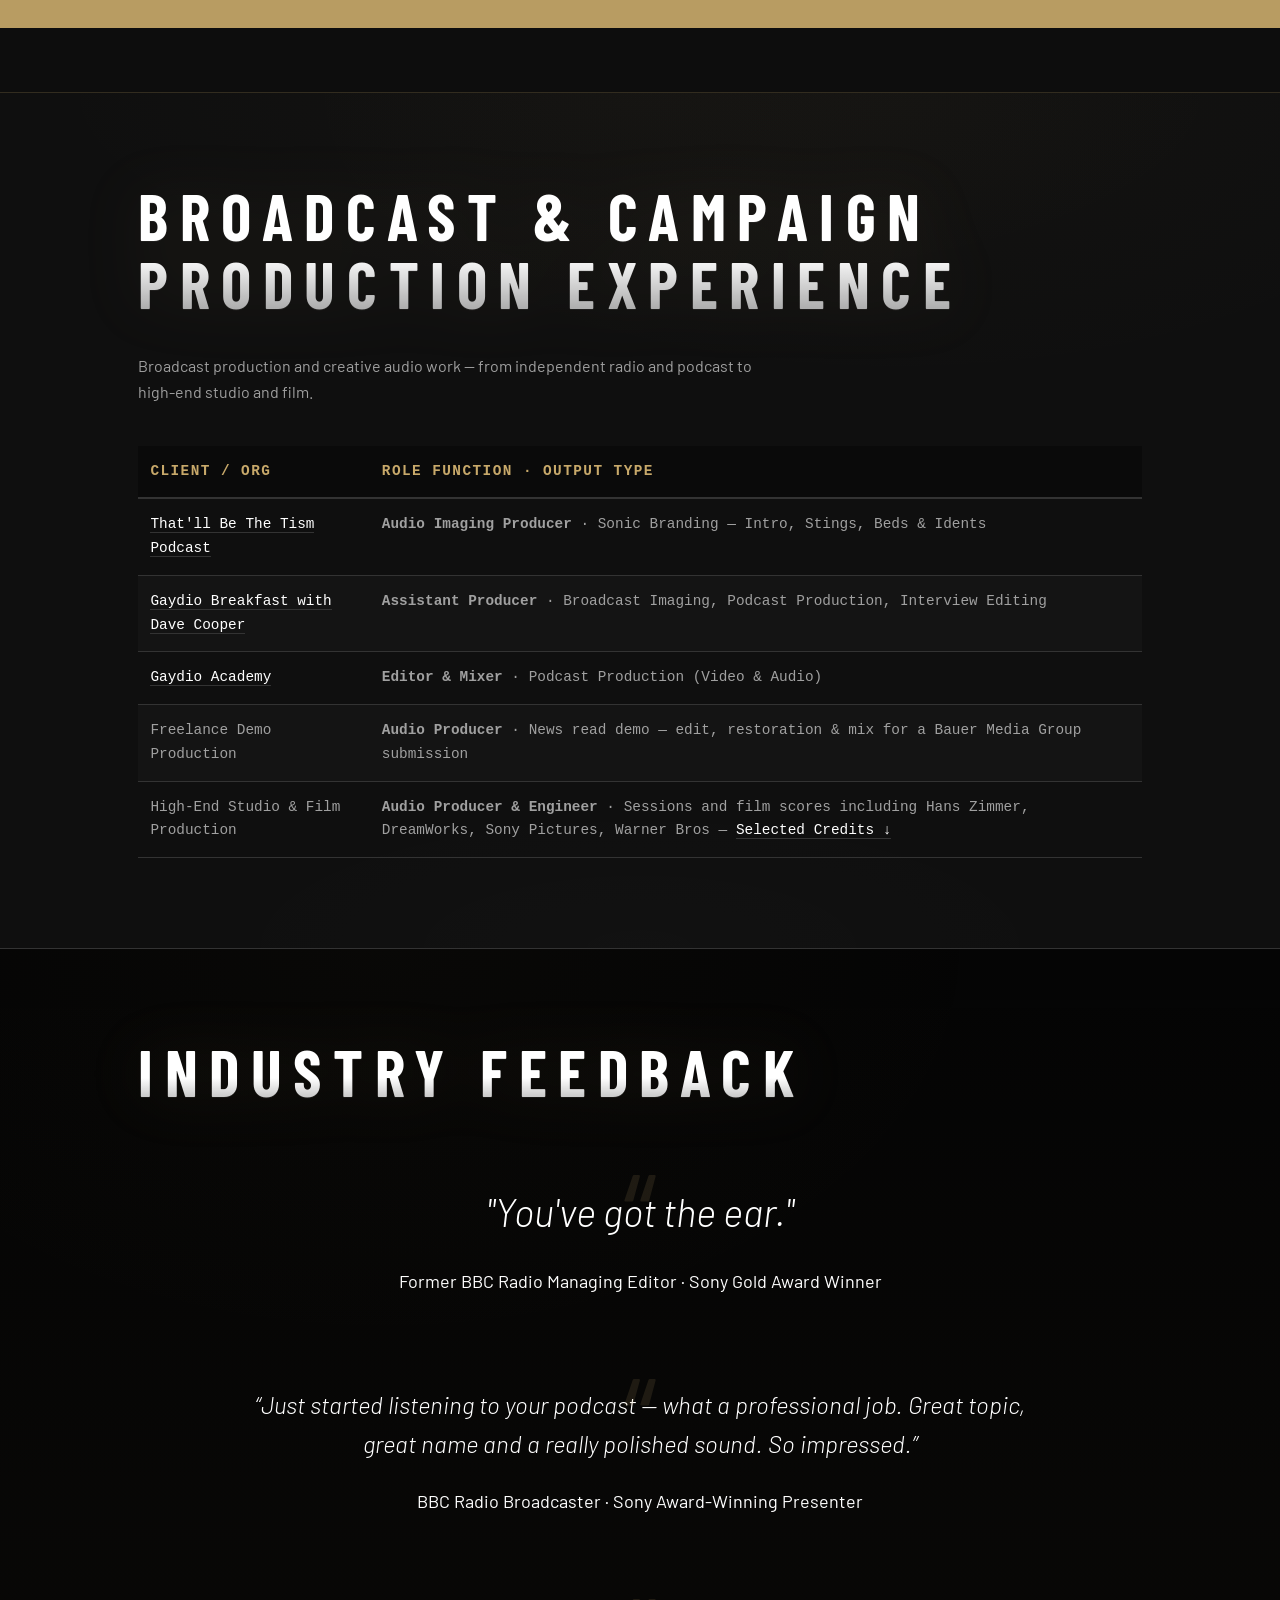
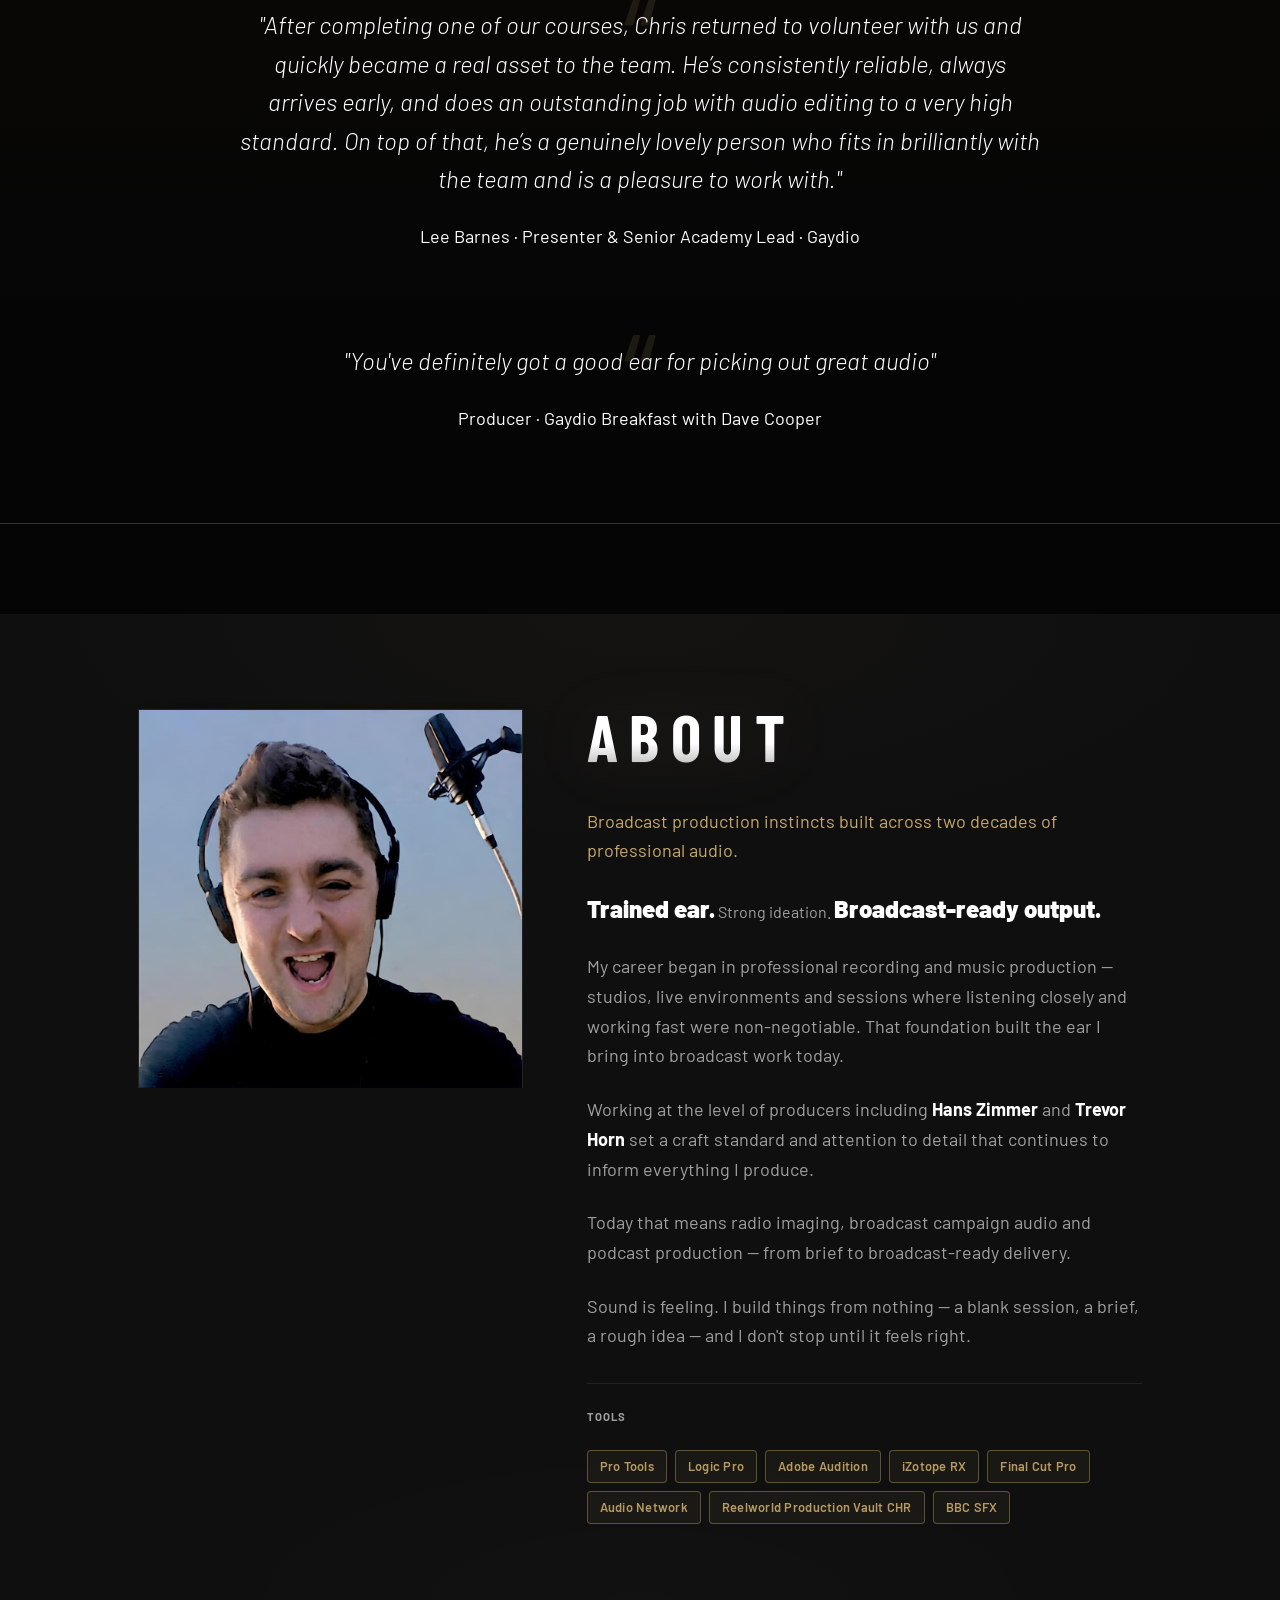
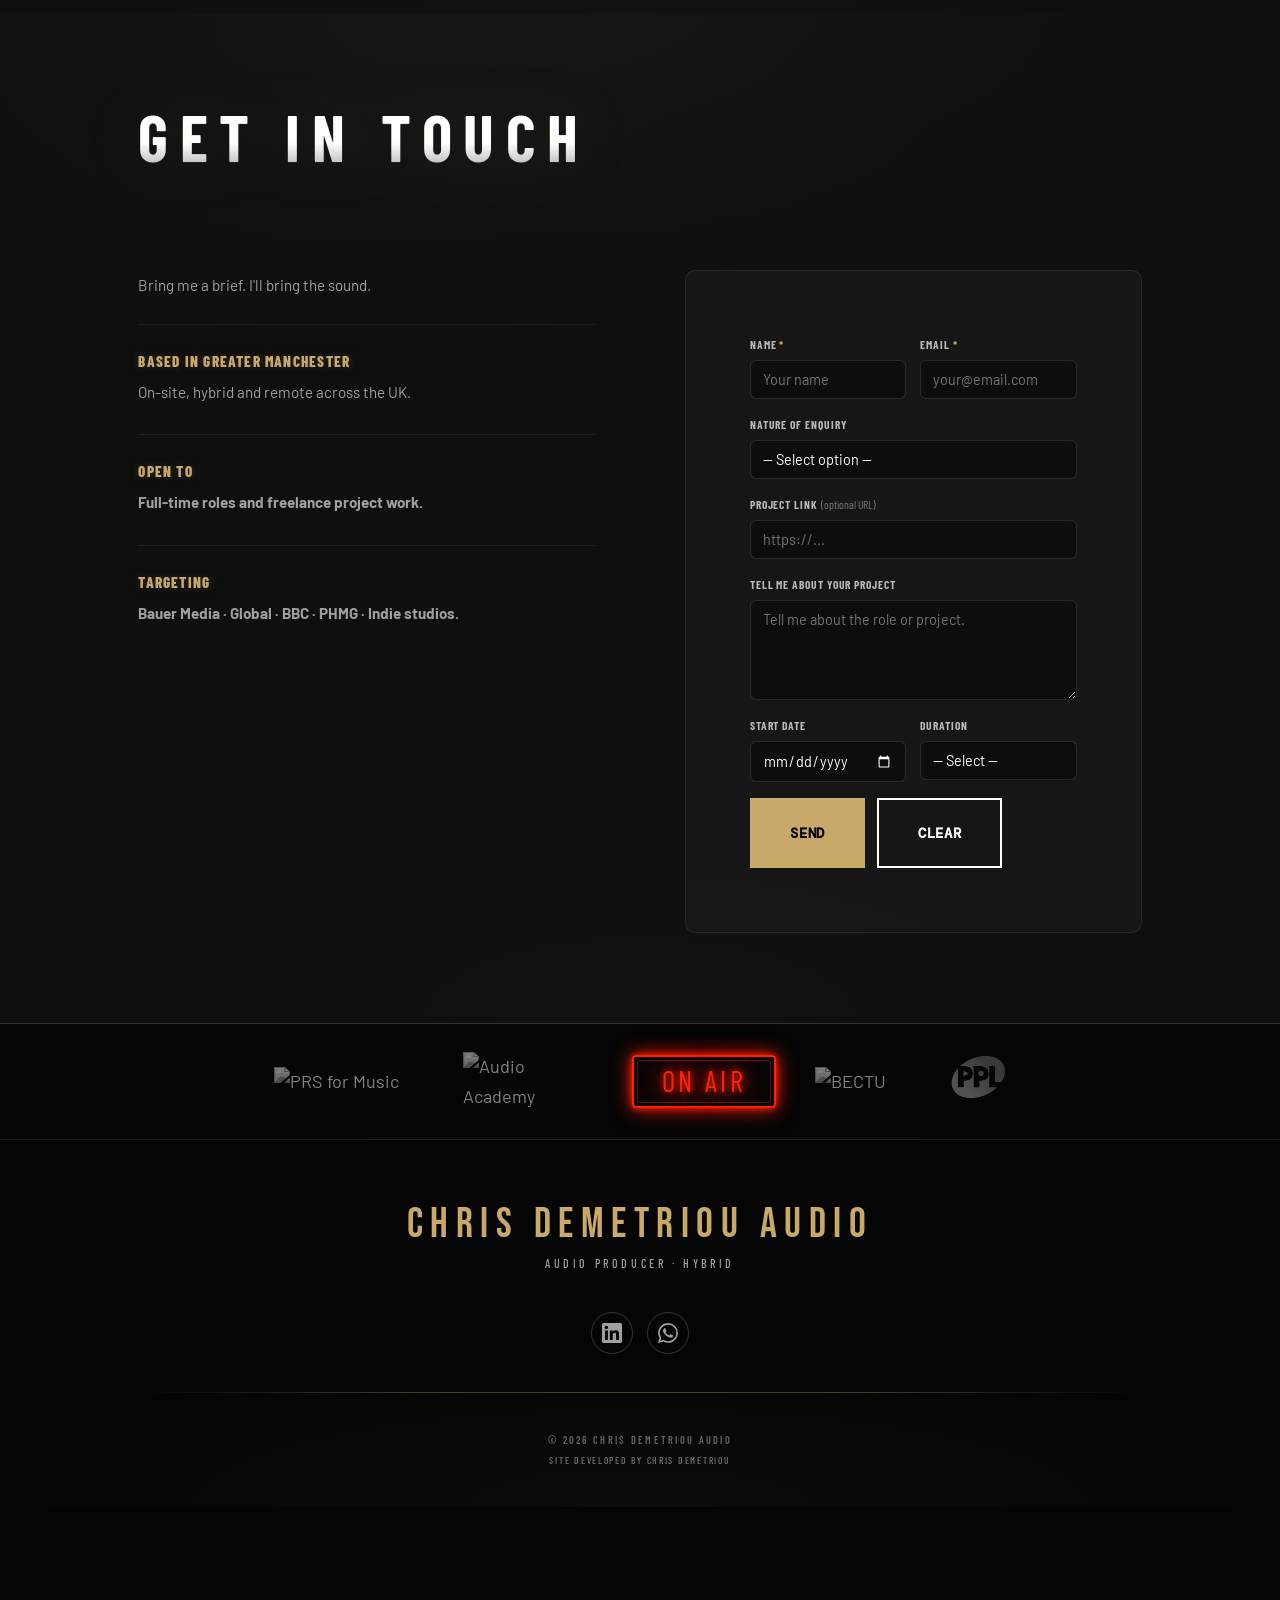
==== commit 449a79db: "Replace case study tabs with large left/right arrows only Remove tab buttons entirely. Carousel now " ====
--- a/index.html
+++ b/index.html
@@ -359,17 +359,10 @@
 
                <div class="cs-carousel">
 
-                  <!-- TABS -->
-                  <div class="cs-tabs" role="tablist">
-                     <button class="cs-tab active" data-cs="0" role="tab" aria-selected="true">That'll Be The Tism</button>
-                     <button class="cs-tab" data-cs="1" role="tab" aria-selected="false">Proud Paws <span class="case-study-demo-tag">Self-directed</span></button>
-                  </div>
+                  <button class="cs-arrow cs-arrow--prev" aria-label="Previous case study">&#8592;</button>
 
                   <!-- CAROUSEL TRACK -->
-                  <div class="cs-track-wrap">
-                     <button class="cs-arrow cs-arrow--prev" aria-label="Previous case study">&#8592;</button>
-
-                     <div class="cs-track">
+                  <div class="cs-track">
 
                         <!-- SLIDE 0 -->
                         <div class="cs-slide active" data-slide="0">
@@ -415,8 +408,7 @@
 
                      </div><!-- /cs-track -->
 
-                     <button class="cs-arrow cs-arrow--next" aria-label="Next case study">&#8594;</button>
-                  </div><!-- /cs-track-wrap -->
+                  <button class="cs-arrow cs-arrow--next" aria-label="Next case study">&#8594;</button>
 
                </div><!-- /cs-carousel -->
             </div>
--- a/style3.css
+++ b/style3.css
@@ -8096,63 +8096,38 @@
    29. Case Study Carousel
    ============================================================ */
 
-.cs-tabs {
-    display: flex;
-    gap: 0.5rem;
-    margin-bottom: 1.5rem;
-    flex-wrap: wrap;
-}
-
-.cs-tab {
-    background: transparent;
-    border: 1px solid rgba(255, 255, 255, 0.12);
-    border-radius: 4px;
-    color: rgba(255, 255, 255, 0.5);
-    cursor: pointer;
-    font-size: 0.8rem;
-    font-weight: 700;
-    letter-spacing: 0.04em;
-    padding: 0.5rem 1rem;
-    transition: all 0.2s;
+.cs-carousel {
+    position: relative;
     display: flex;
     align-items: center;
-    gap: 0.5rem;
-}
-
-.cs-tab.active,
-.cs-tab:hover {
-    border-color: rgba(var(--accent-rgb), 0.6);
-    color: rgba(var(--accent-rgb), 0.95);
-    background: rgba(var(--accent-rgb), 0.06);
-}
-
-.cs-track-wrap {
-    display: flex;
-    align-items: center;
-    gap: 1rem;
+    gap: 2rem;
 }
 
 .cs-arrow {
-    background: rgba(255, 255, 255, 0.04);
-    border: 1px solid rgba(255, 255, 255, 0.1);
+    background: rgba(255, 255, 255, 0.05);
+    border: 1px solid rgba(255, 255, 255, 0.15);
     border-radius: 50%;
-    color: rgba(255, 255, 255, 0.5);
+    color: rgba(255, 255, 255, 0.7);
     cursor: pointer;
     flex-shrink: 0;
-    font-size: 1.1rem;
-    height: 2.5rem;
+    font-size: 1.8rem;
+    height: 4rem;
+    width: 4rem;
     transition: all 0.2s;
-    width: 2.5rem;
+    display: flex;
+    align-items: center;
+    justify-content: center;
+    line-height: 1;
 }
 
 .cs-arrow:hover {
-    border-color: rgba(var(--accent-rgb), 0.5);
-    color: rgba(var(--accent-rgb), 0.9);
-    background: rgba(var(--accent-rgb), 0.06);
+    border-color: rgba(var(--accent-rgb), 0.6);
+    color: rgba(var(--accent-rgb), 1);
+    background: rgba(var(--accent-rgb), 0.08);
 }
 
 .cs-arrow:disabled {
-    opacity: 0.2;
+    opacity: 0.15;
     cursor: default;
 }
 
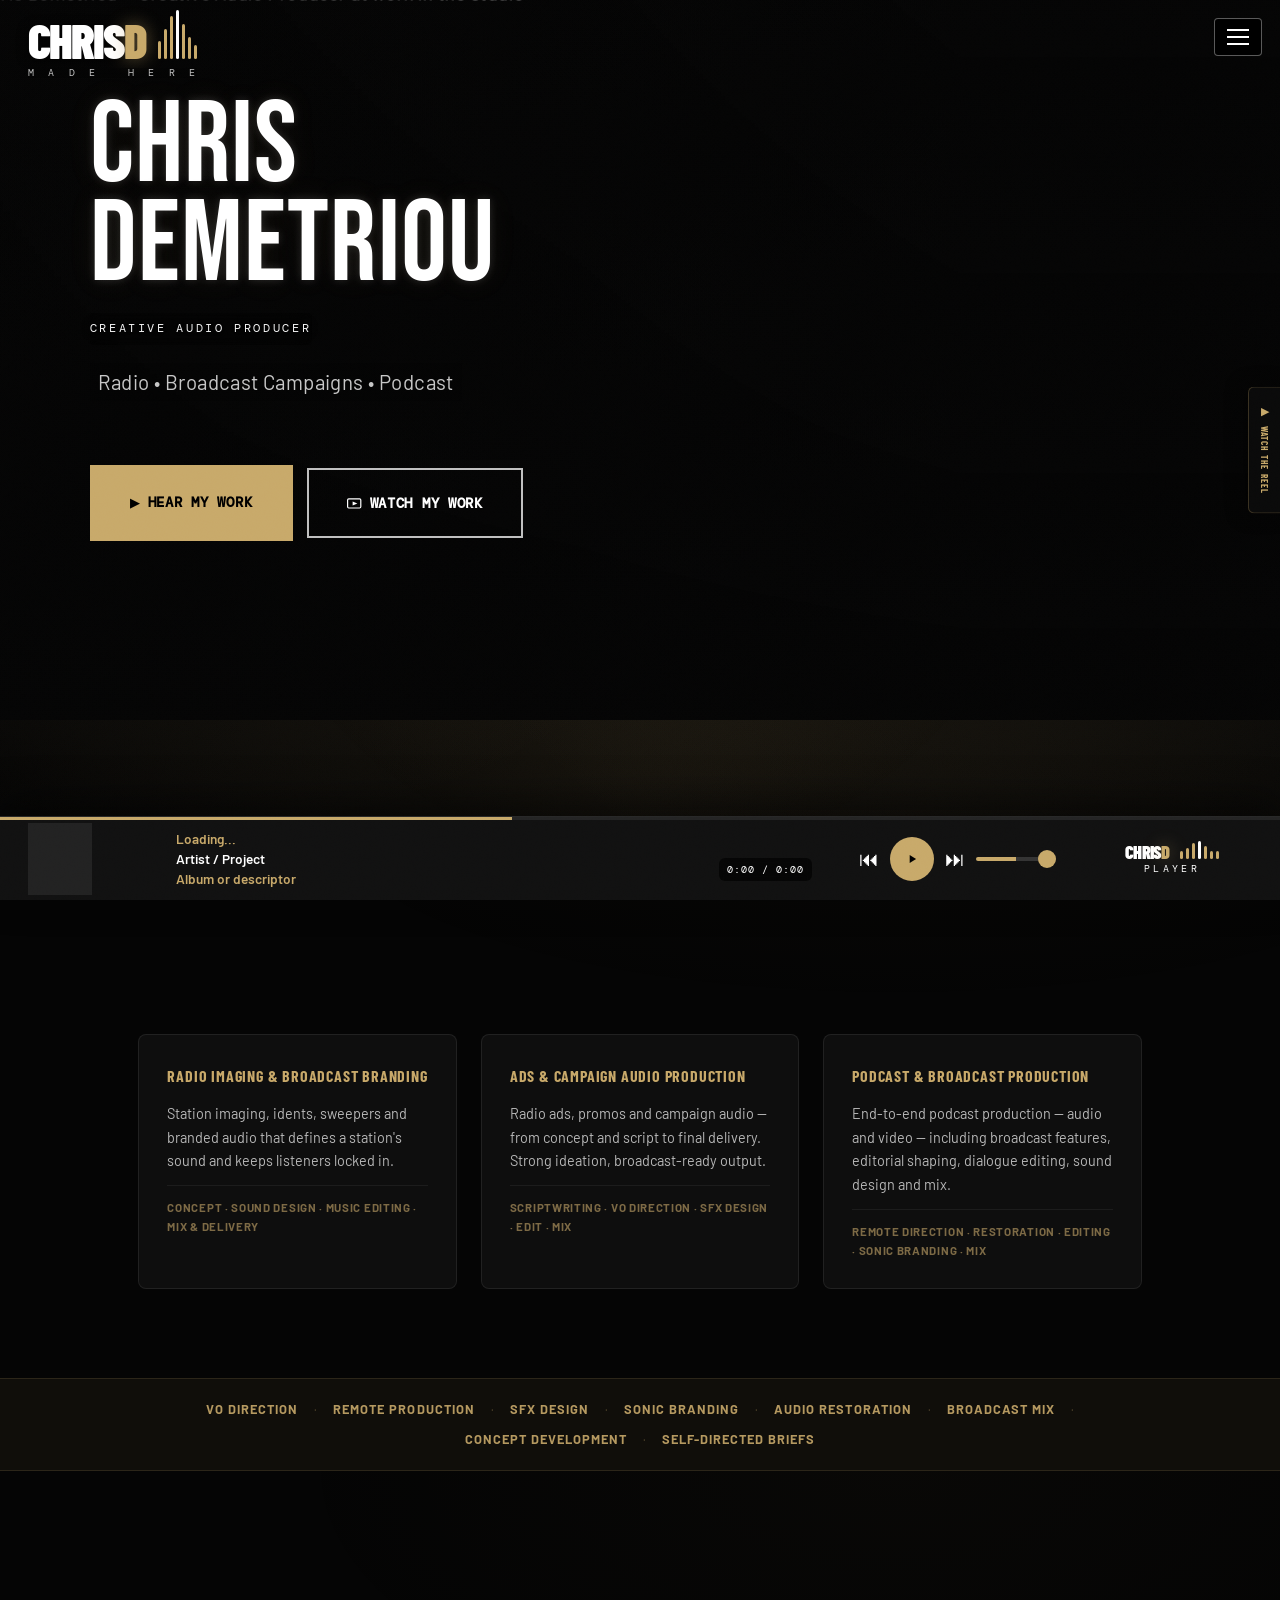
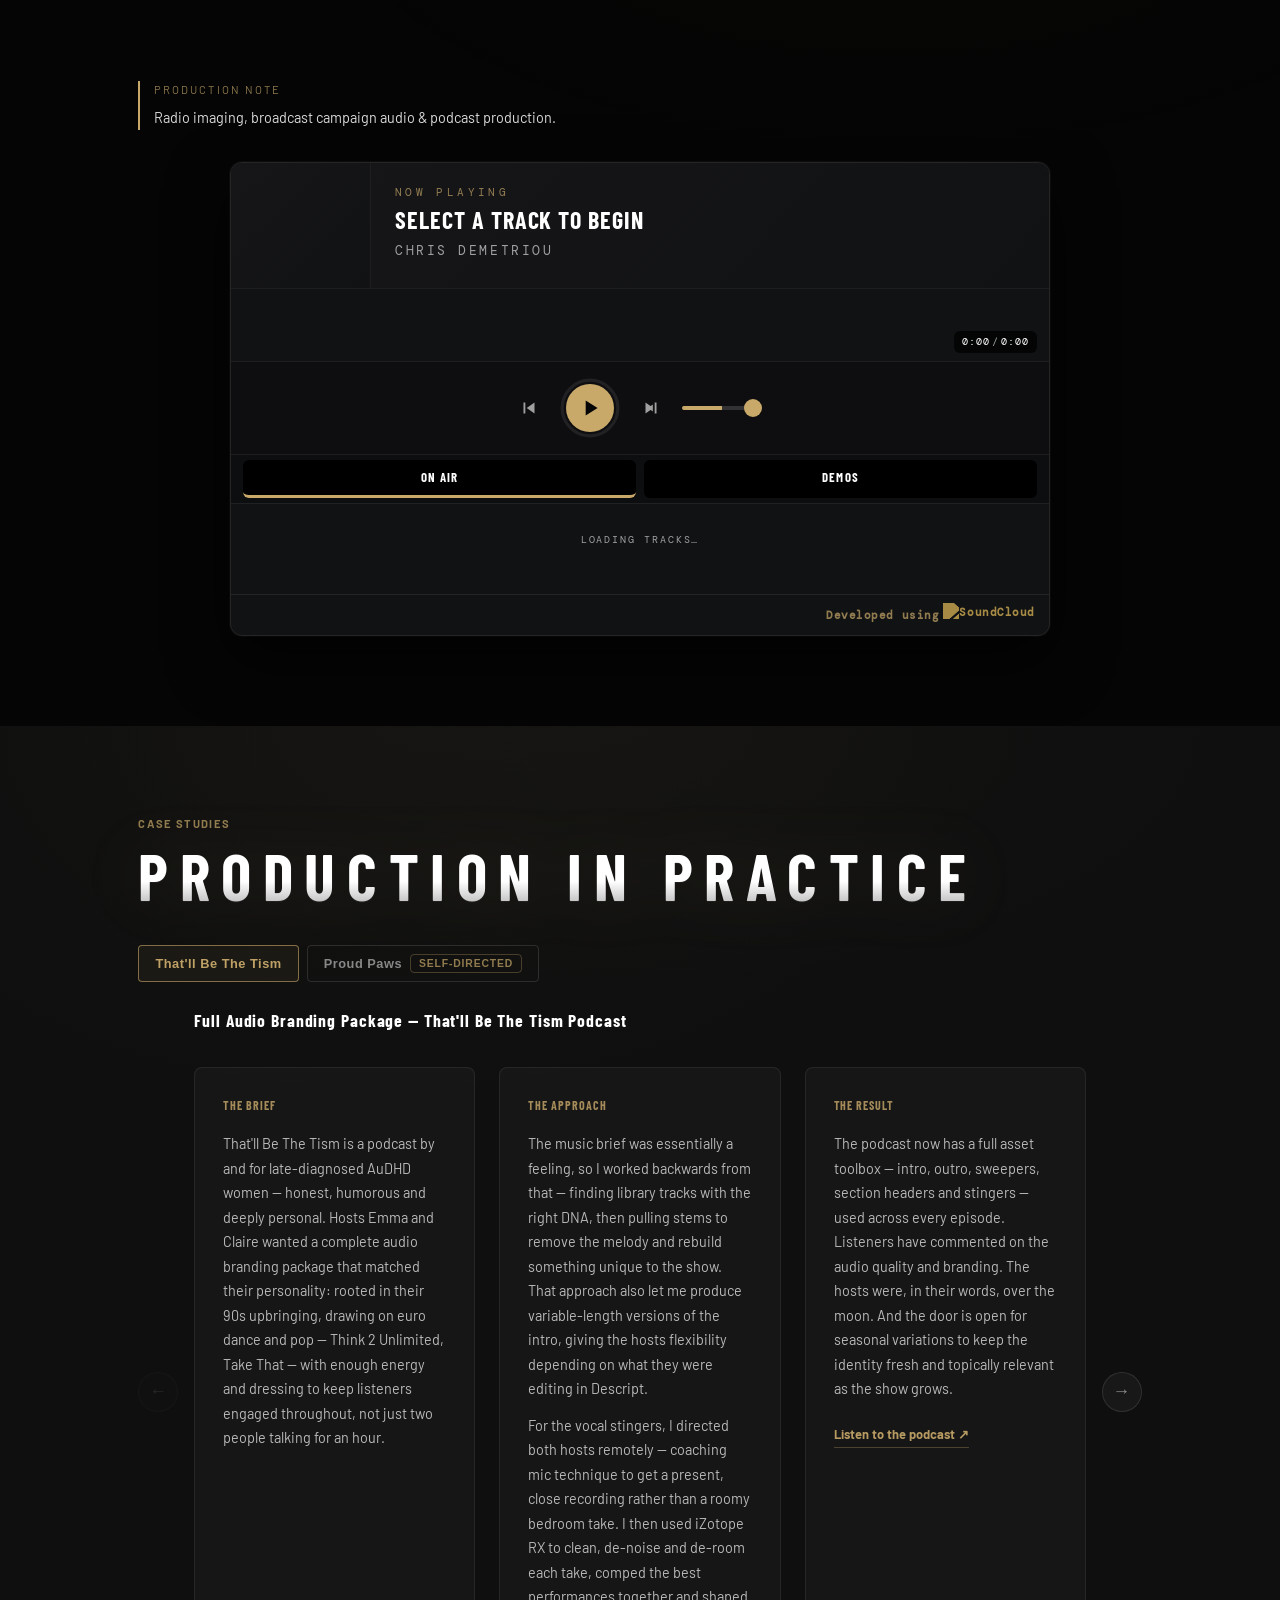
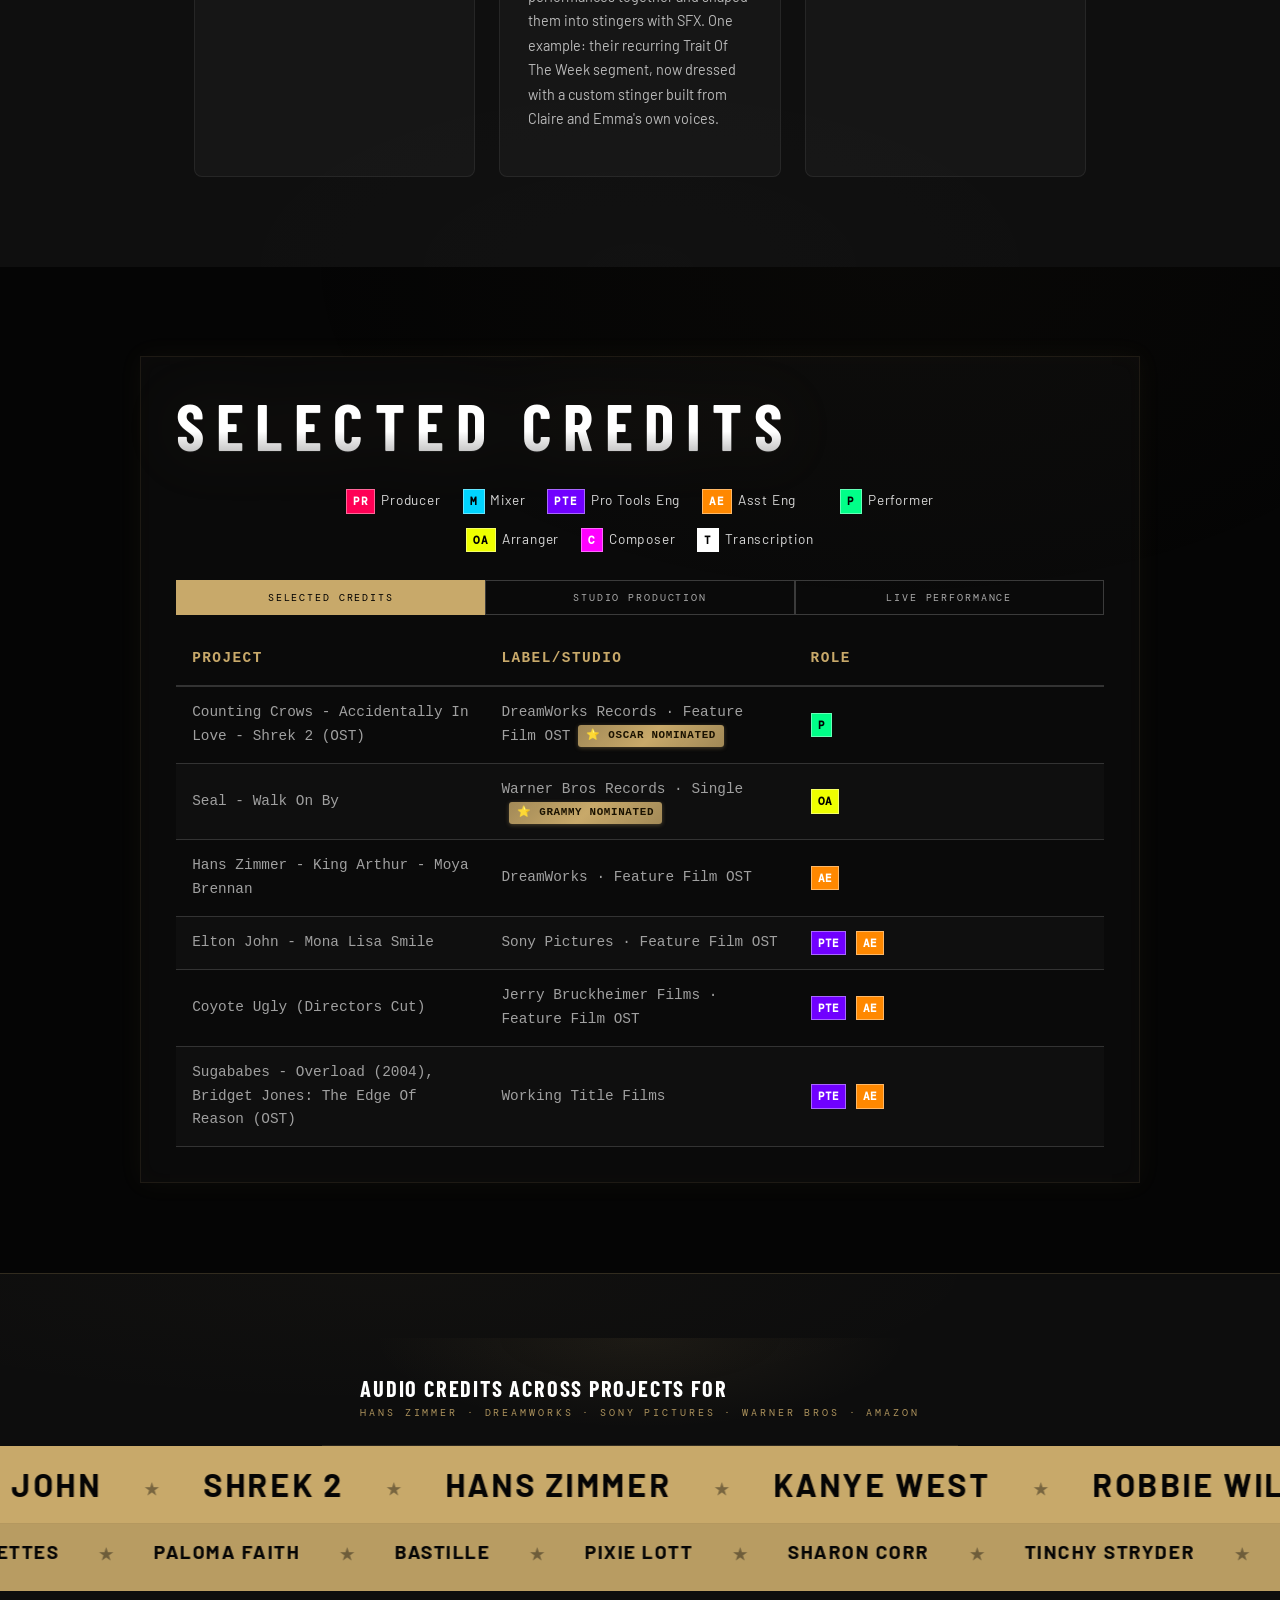
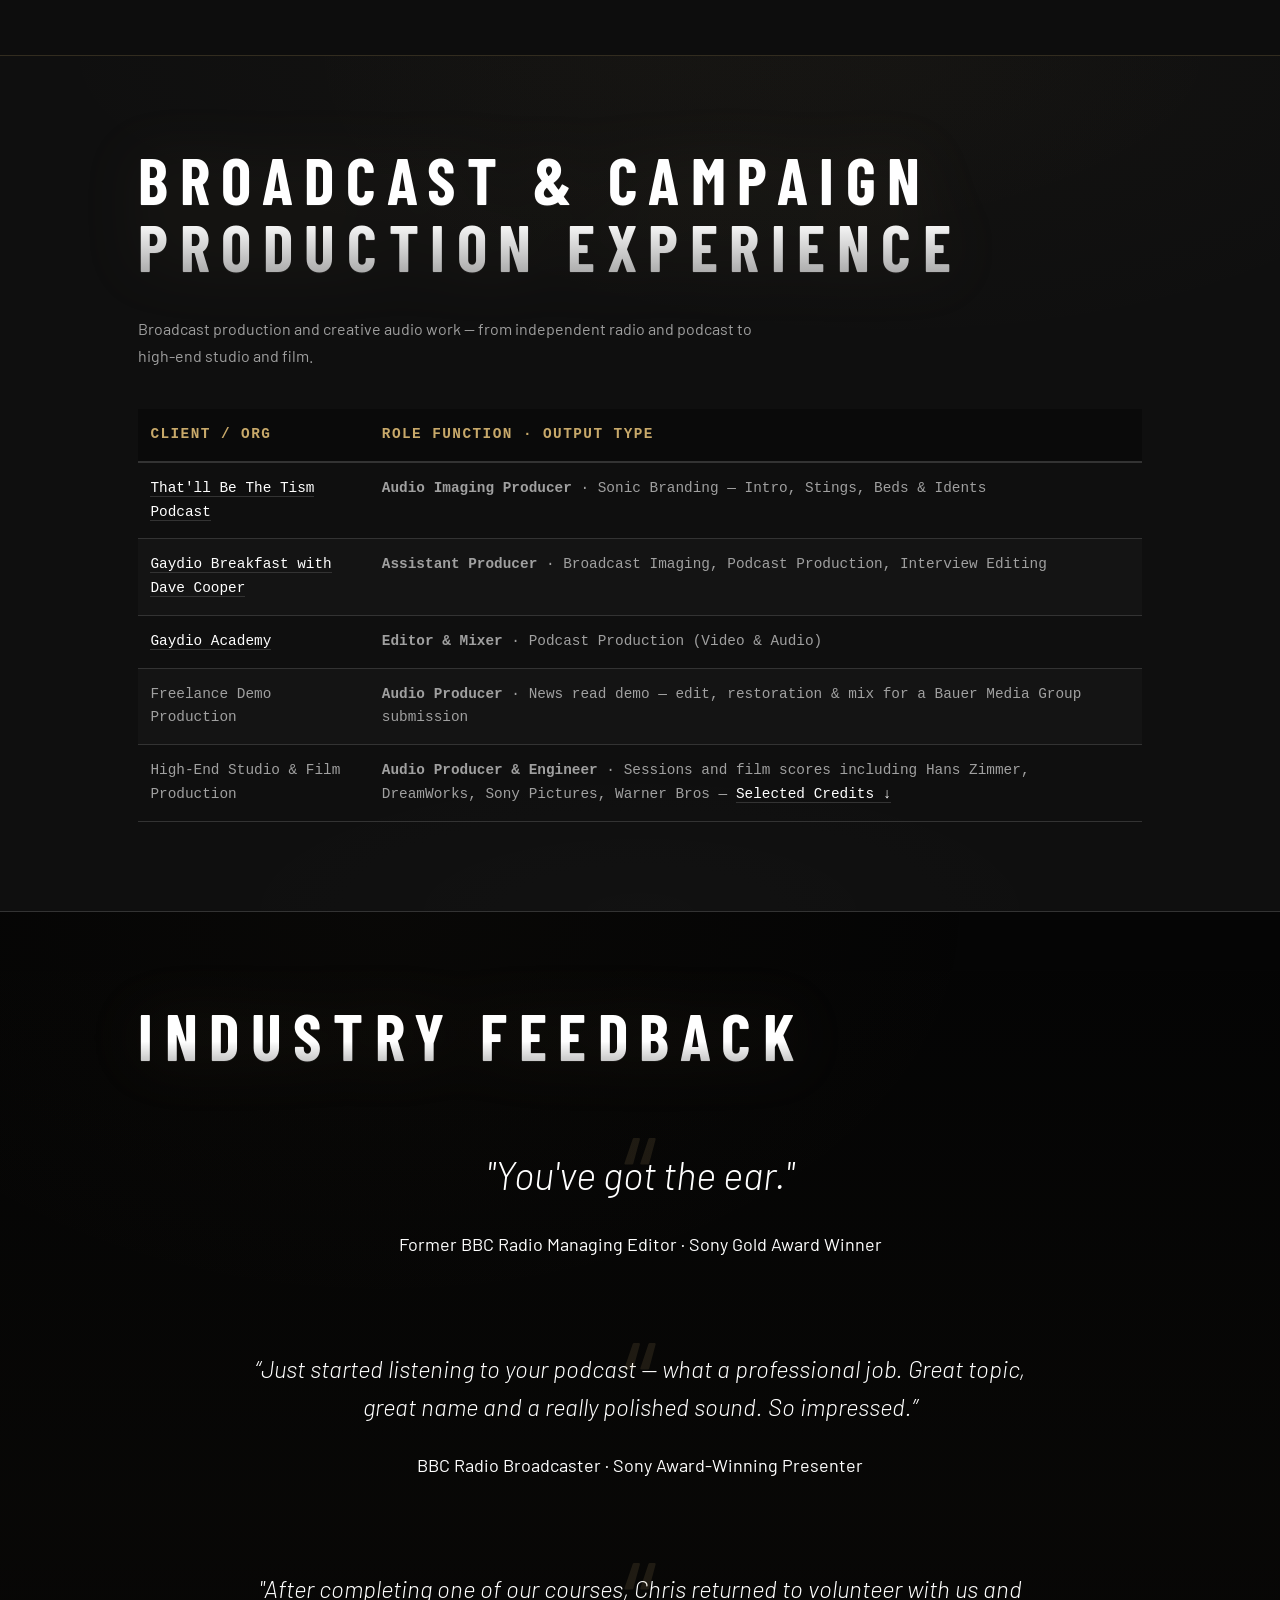
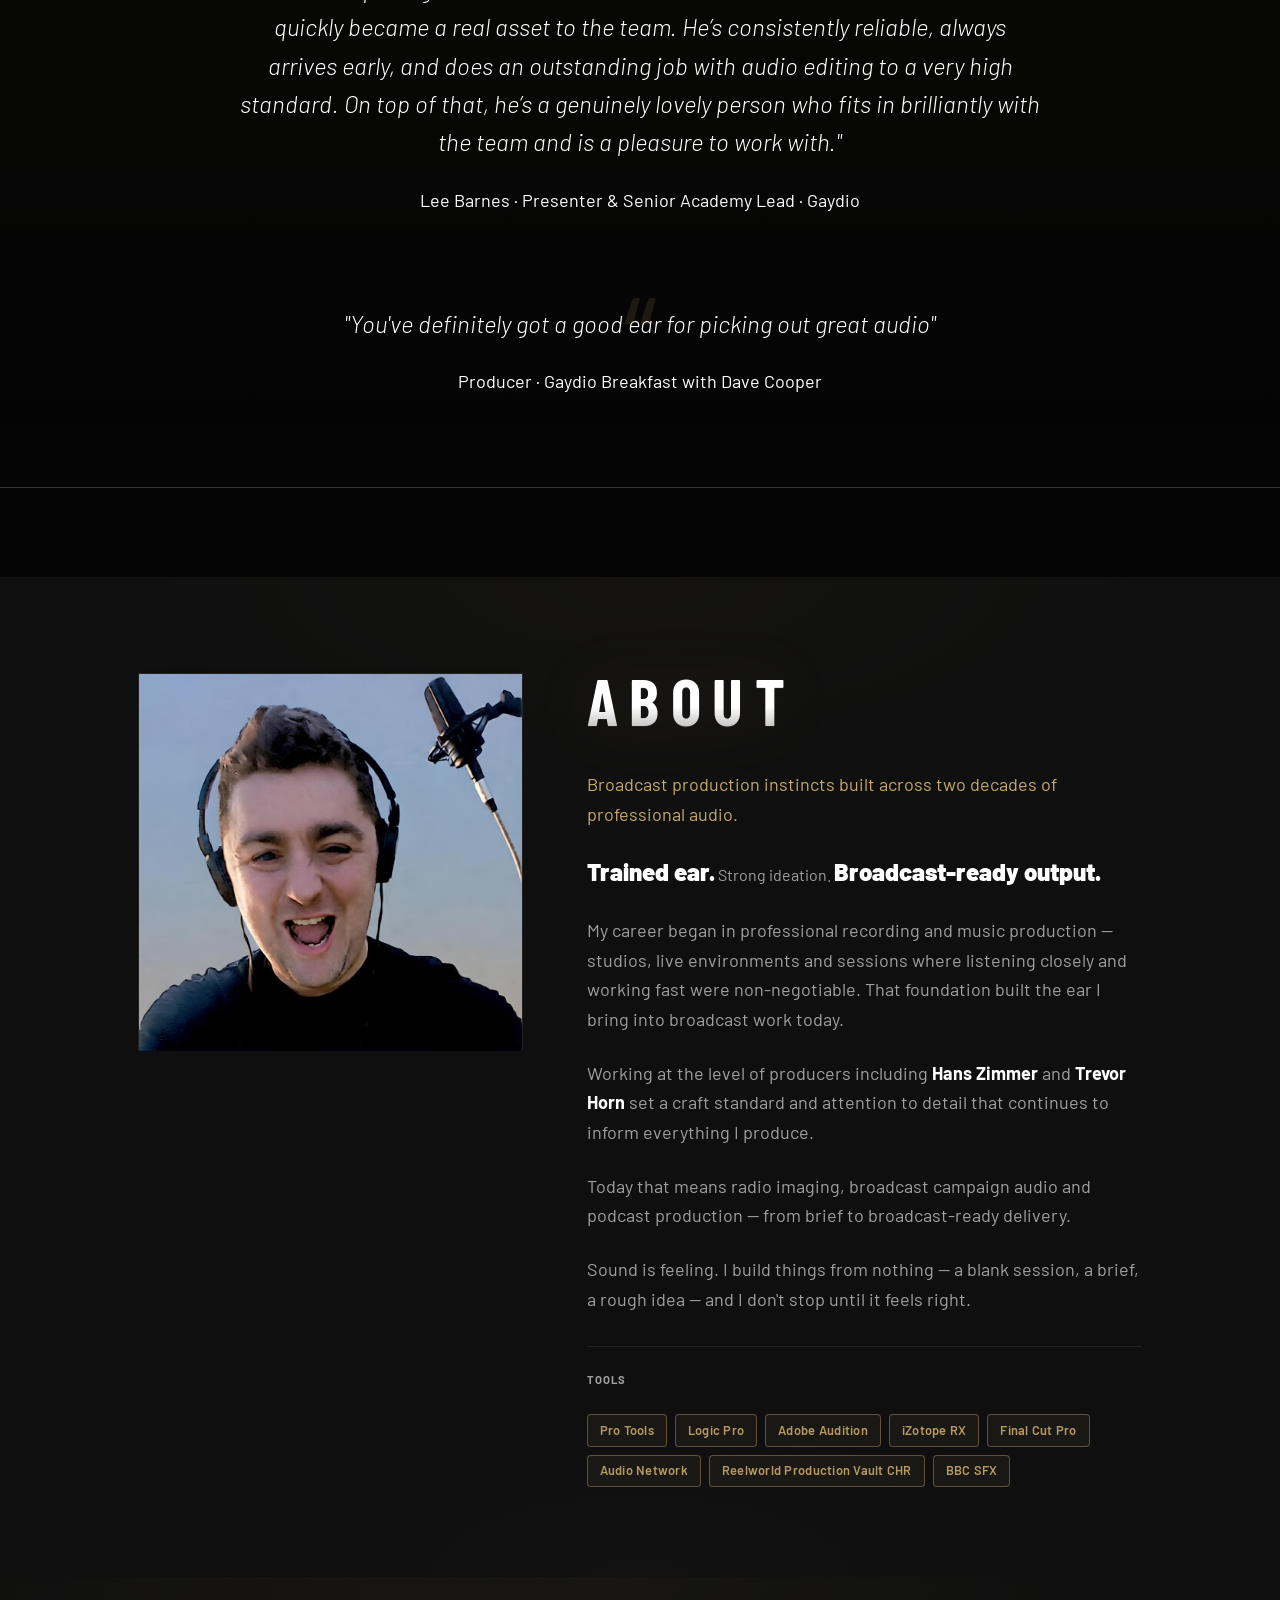
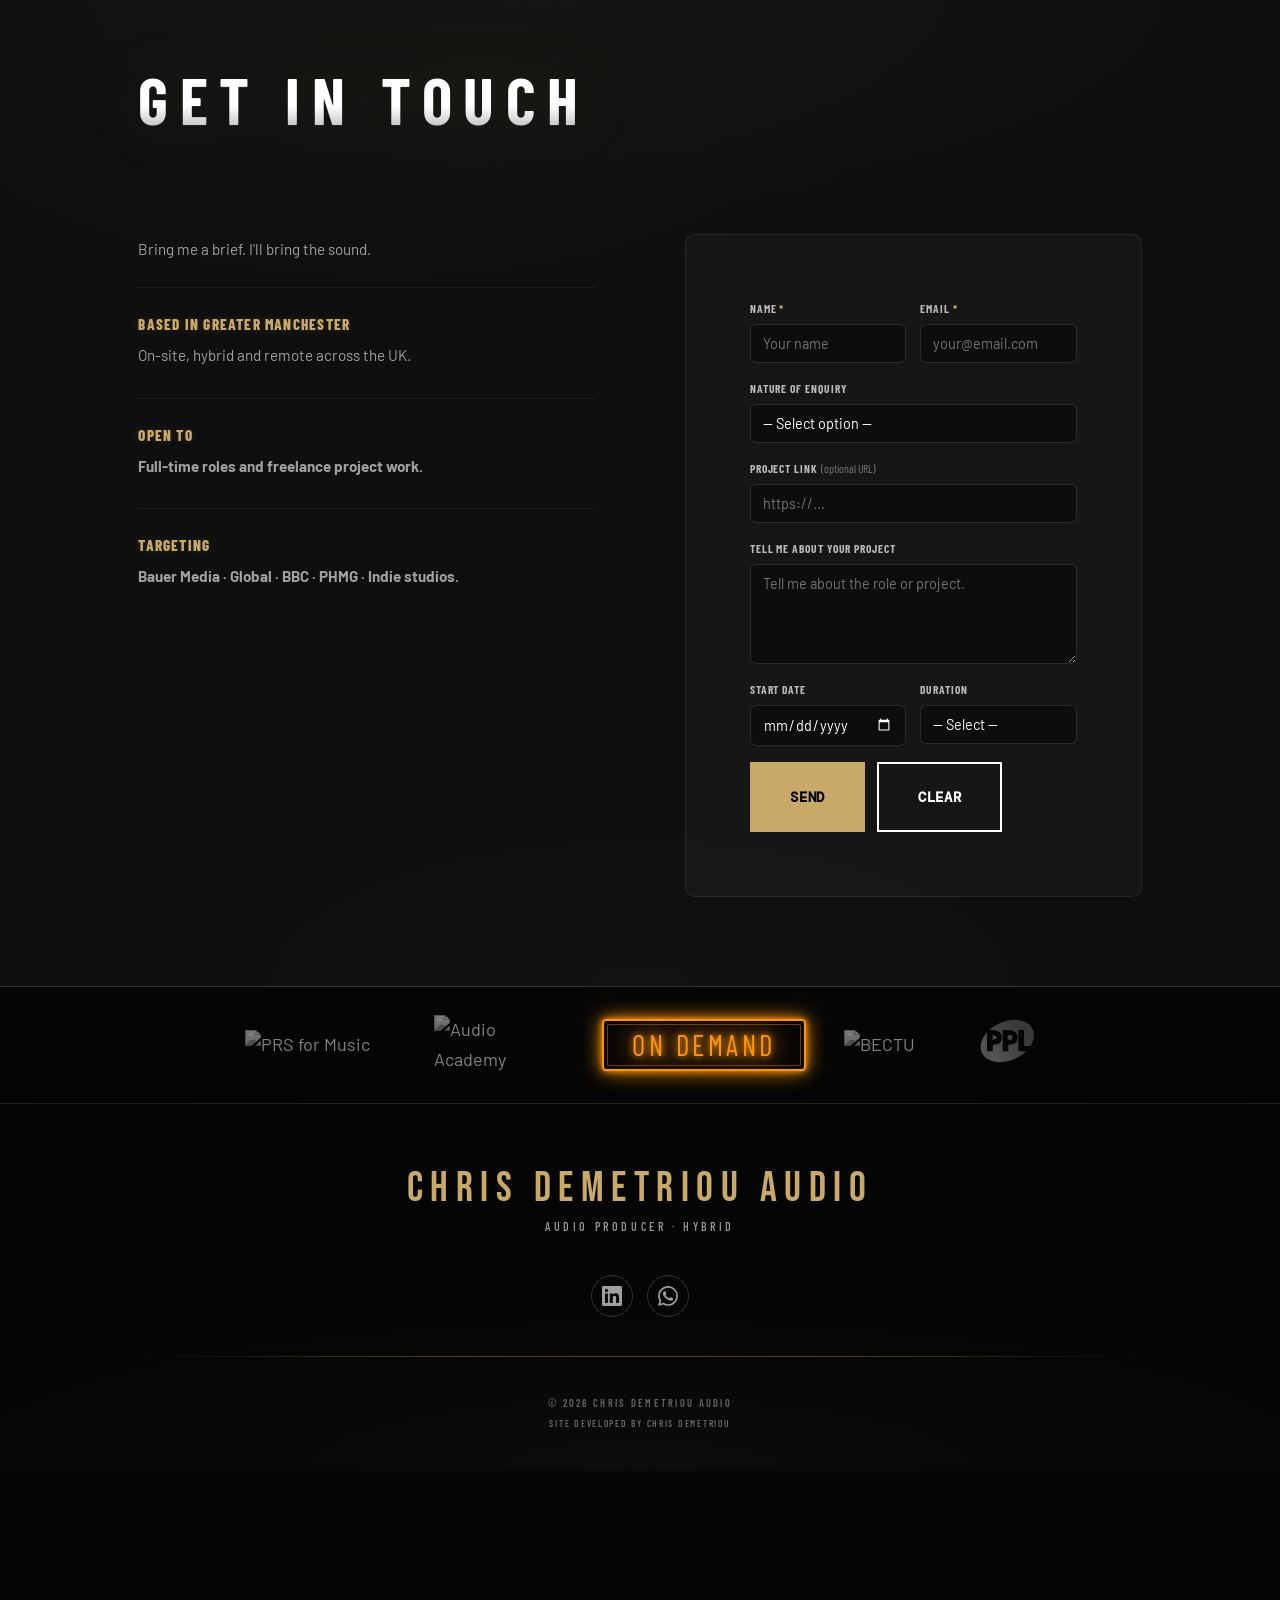
==== commit d0167998: "Revert "Replace case study tabs with large left/right arrows only" This reverts commit 449a79dbdb7d9" ====
--- a/index.html
+++ b/index.html
@@ -359,10 +359,17 @@
 
                <div class="cs-carousel">
 
-                  <button class="cs-arrow cs-arrow--prev" aria-label="Previous case study">&#8592;</button>
+                  <!-- TABS -->
+                  <div class="cs-tabs" role="tablist">
+                     <button class="cs-tab active" data-cs="0" role="tab" aria-selected="true">That'll Be The Tism</button>
+                     <button class="cs-tab" data-cs="1" role="tab" aria-selected="false">Proud Paws <span class="case-study-demo-tag">Self-directed</span></button>
+                  </div>
 
                   <!-- CAROUSEL TRACK -->
-                  <div class="cs-track">
+                  <div class="cs-track-wrap">
+                     <button class="cs-arrow cs-arrow--prev" aria-label="Previous case study">&#8592;</button>
+
+                     <div class="cs-track">
 
                         <!-- SLIDE 0 -->
                         <div class="cs-slide active" data-slide="0">
@@ -408,7 +415,8 @@
 
                      </div><!-- /cs-track -->
 
-                  <button class="cs-arrow cs-arrow--next" aria-label="Next case study">&#8594;</button>
+                     <button class="cs-arrow cs-arrow--next" aria-label="Next case study">&#8594;</button>
+                  </div><!-- /cs-track-wrap -->
 
                </div><!-- /cs-carousel -->
             </div>
--- a/style3.css
+++ b/style3.css
@@ -8096,38 +8096,63 @@
    29. Case Study Carousel
    ============================================================ */
 
-.cs-carousel {
-    position: relative;
+.cs-tabs {
+    display: flex;
+    gap: 0.5rem;
+    margin-bottom: 1.5rem;
+    flex-wrap: wrap;
+}
+
+.cs-tab {
+    background: transparent;
+    border: 1px solid rgba(255, 255, 255, 0.12);
+    border-radius: 4px;
+    color: rgba(255, 255, 255, 0.5);
+    cursor: pointer;
+    font-size: 0.8rem;
+    font-weight: 700;
+    letter-spacing: 0.04em;
+    padding: 0.5rem 1rem;
+    transition: all 0.2s;
     display: flex;
     align-items: center;
-    gap: 2rem;
+    gap: 0.5rem;
+}
+
+.cs-tab.active,
+.cs-tab:hover {
+    border-color: rgba(var(--accent-rgb), 0.6);
+    color: rgba(var(--accent-rgb), 0.95);
+    background: rgba(var(--accent-rgb), 0.06);
+}
+
+.cs-track-wrap {
+    display: flex;
+    align-items: center;
+    gap: 1rem;
 }
 
 .cs-arrow {
-    background: rgba(255, 255, 255, 0.05);
-    border: 1px solid rgba(255, 255, 255, 0.15);
+    background: rgba(255, 255, 255, 0.04);
+    border: 1px solid rgba(255, 255, 255, 0.1);
     border-radius: 50%;
-    color: rgba(255, 255, 255, 0.7);
+    color: rgba(255, 255, 255, 0.5);
     cursor: pointer;
     flex-shrink: 0;
-    font-size: 1.8rem;
-    height: 4rem;
-    width: 4rem;
+    font-size: 1.1rem;
+    height: 2.5rem;
     transition: all 0.2s;
-    display: flex;
-    align-items: center;
-    justify-content: center;
-    line-height: 1;
+    width: 2.5rem;
 }
 
 .cs-arrow:hover {
-    border-color: rgba(var(--accent-rgb), 0.6);
-    color: rgba(var(--accent-rgb), 1);
-    background: rgba(var(--accent-rgb), 0.08);
+    border-color: rgba(var(--accent-rgb), 0.5);
+    color: rgba(var(--accent-rgb), 0.9);
+    background: rgba(var(--accent-rgb), 0.06);
 }
 
 .cs-arrow:disabled {
-    opacity: 0.15;
+    opacity: 0.2;
     cursor: default;
 }
 
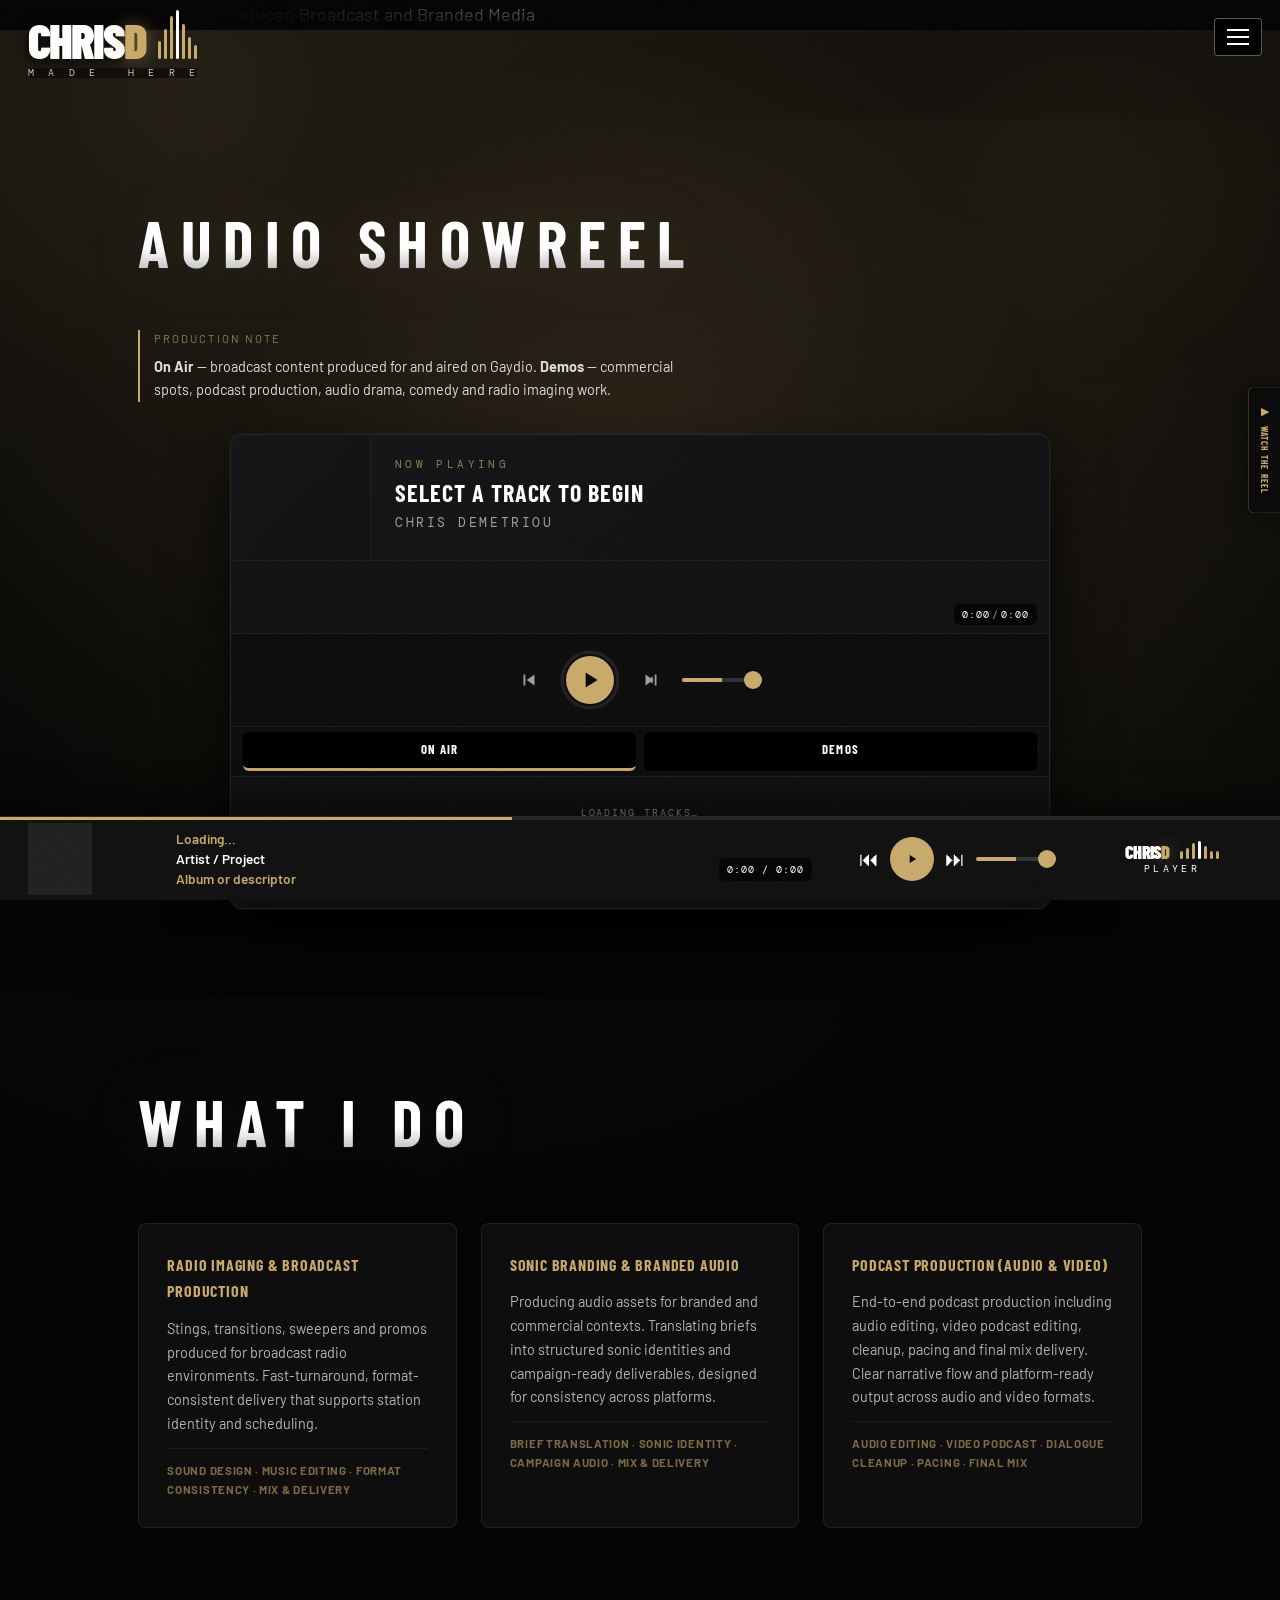
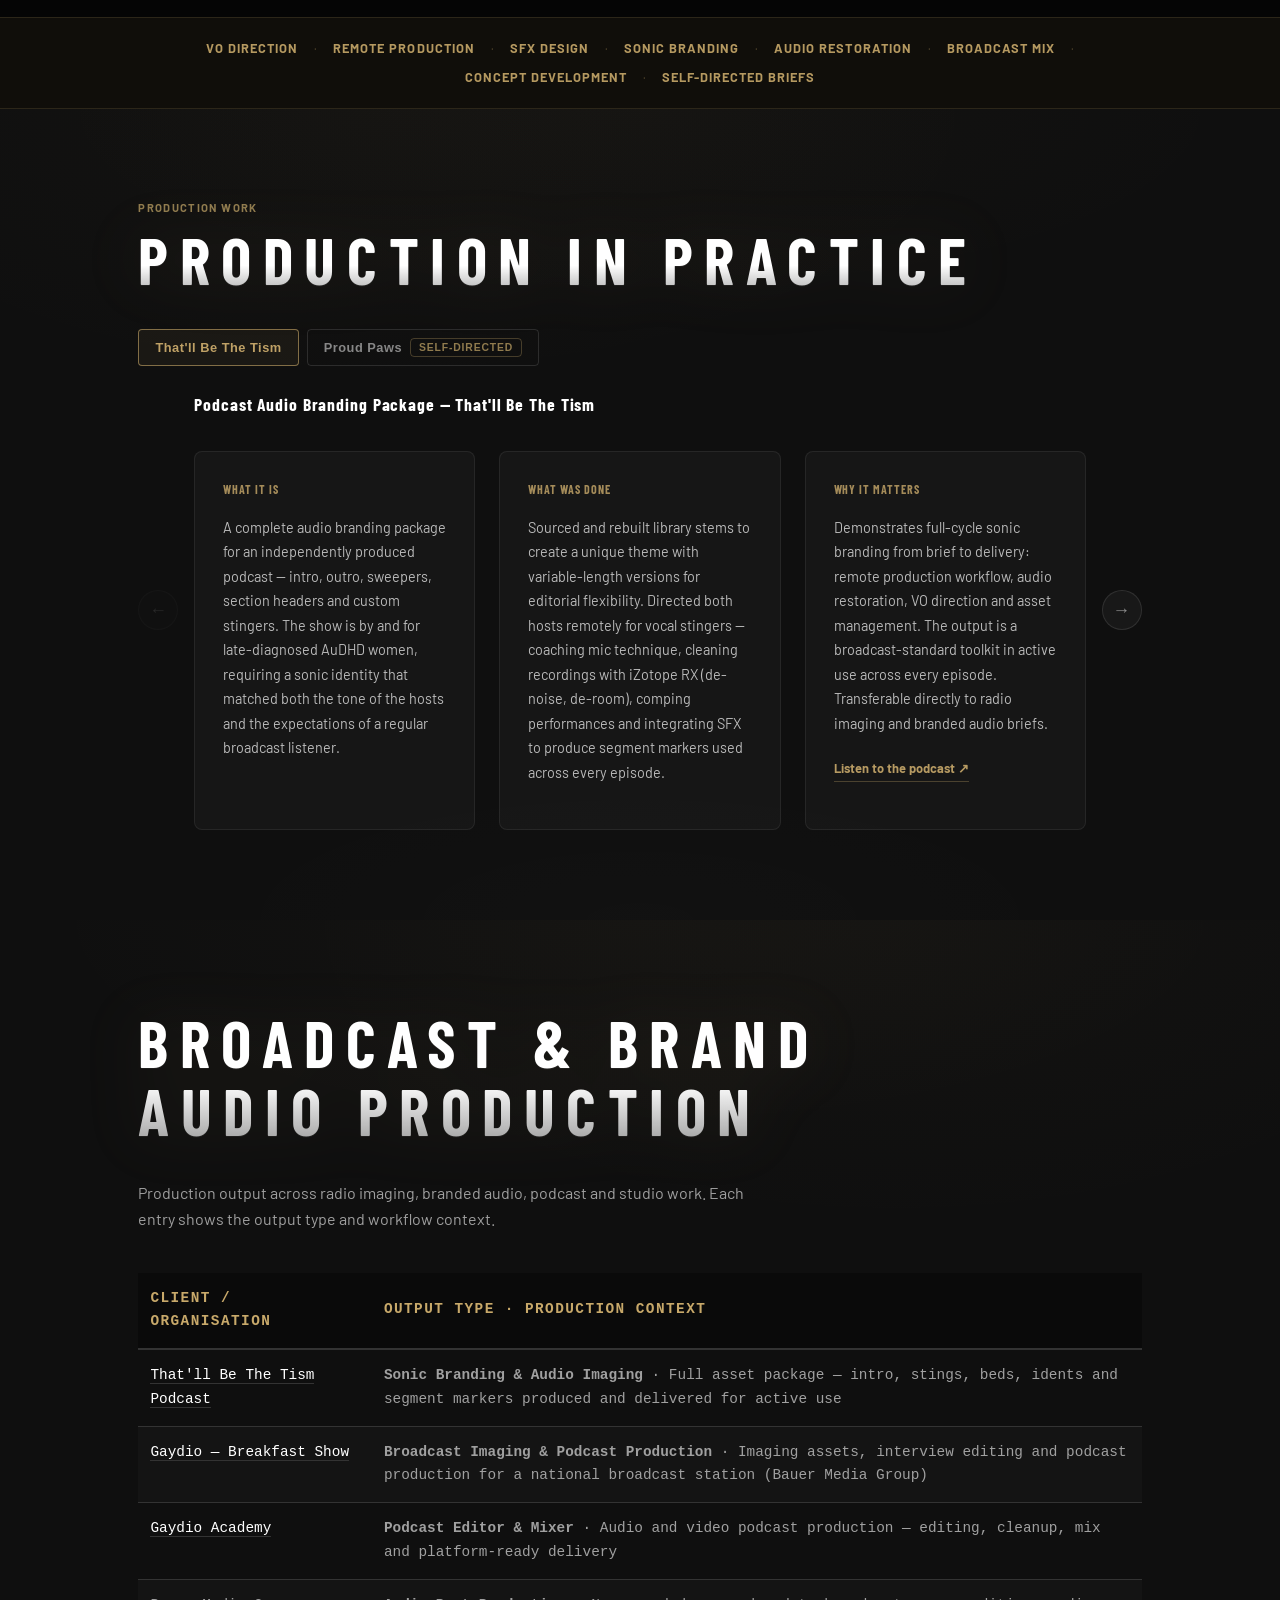
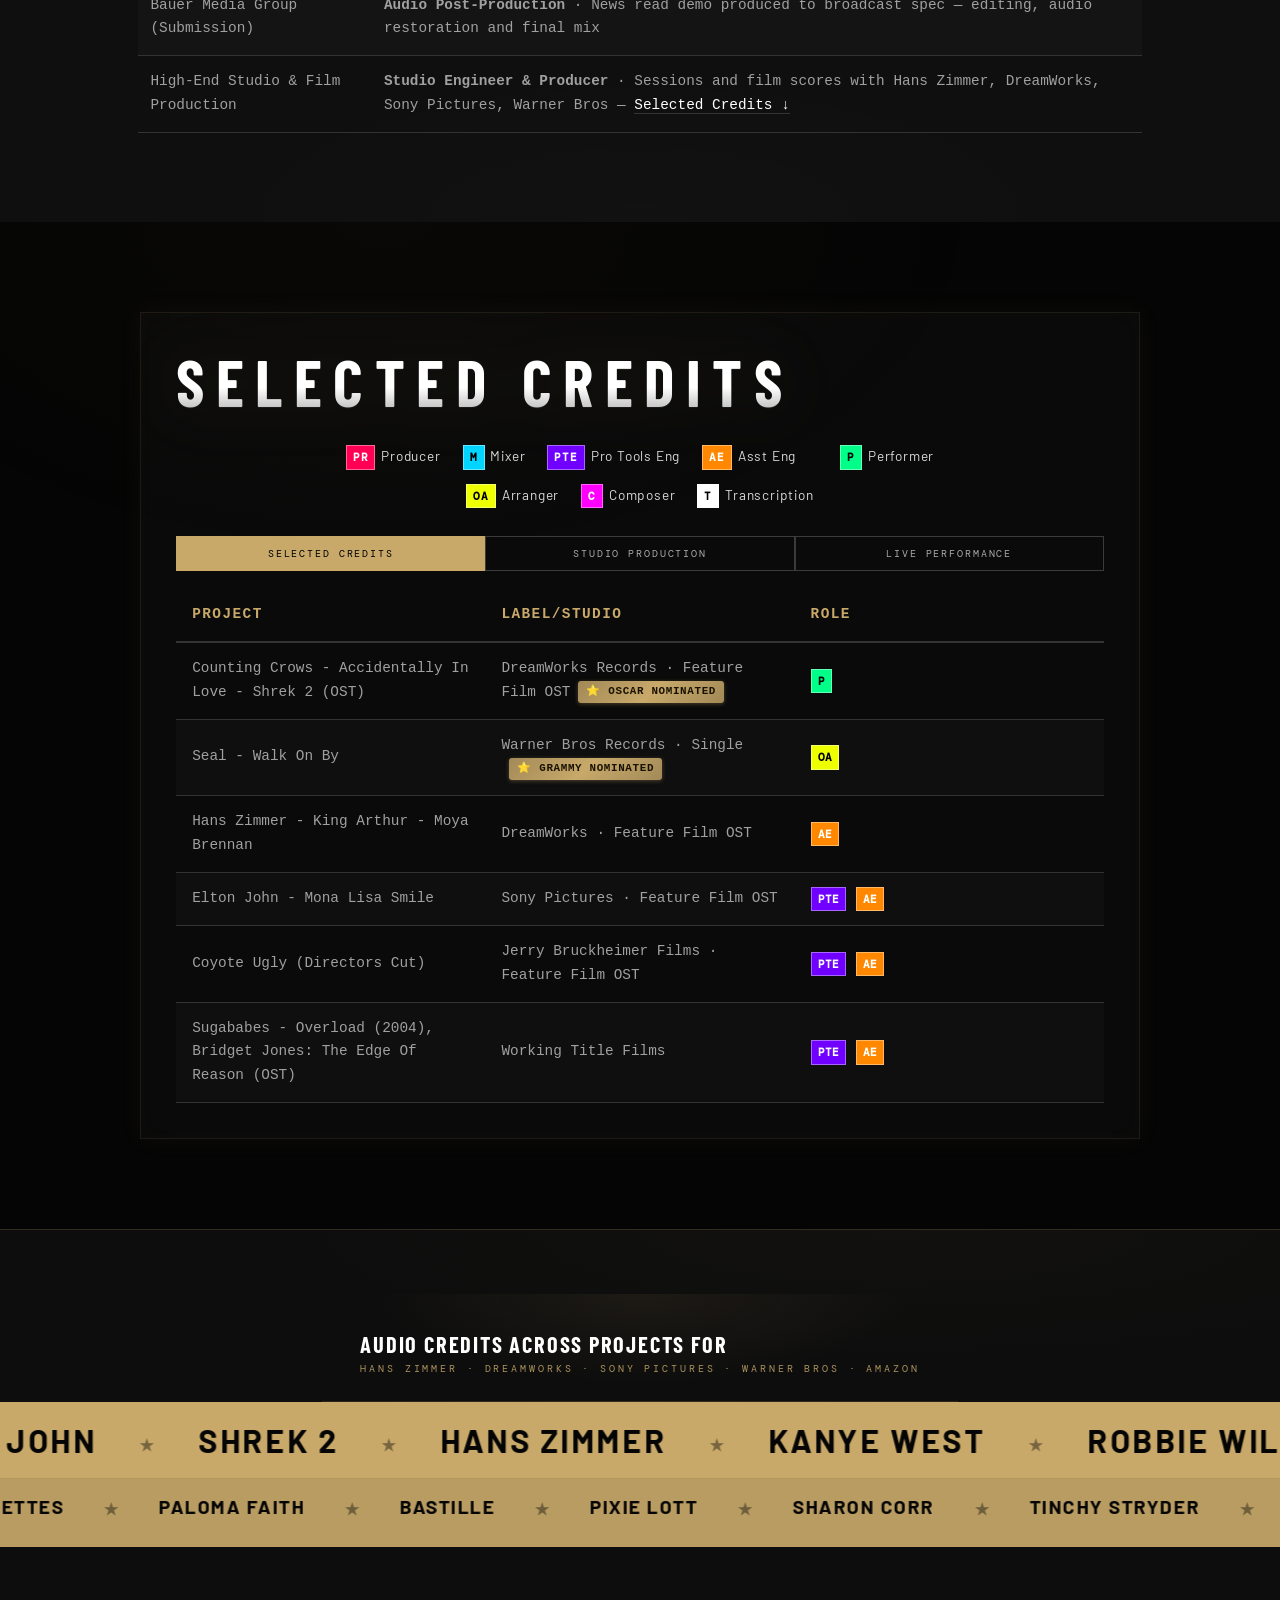
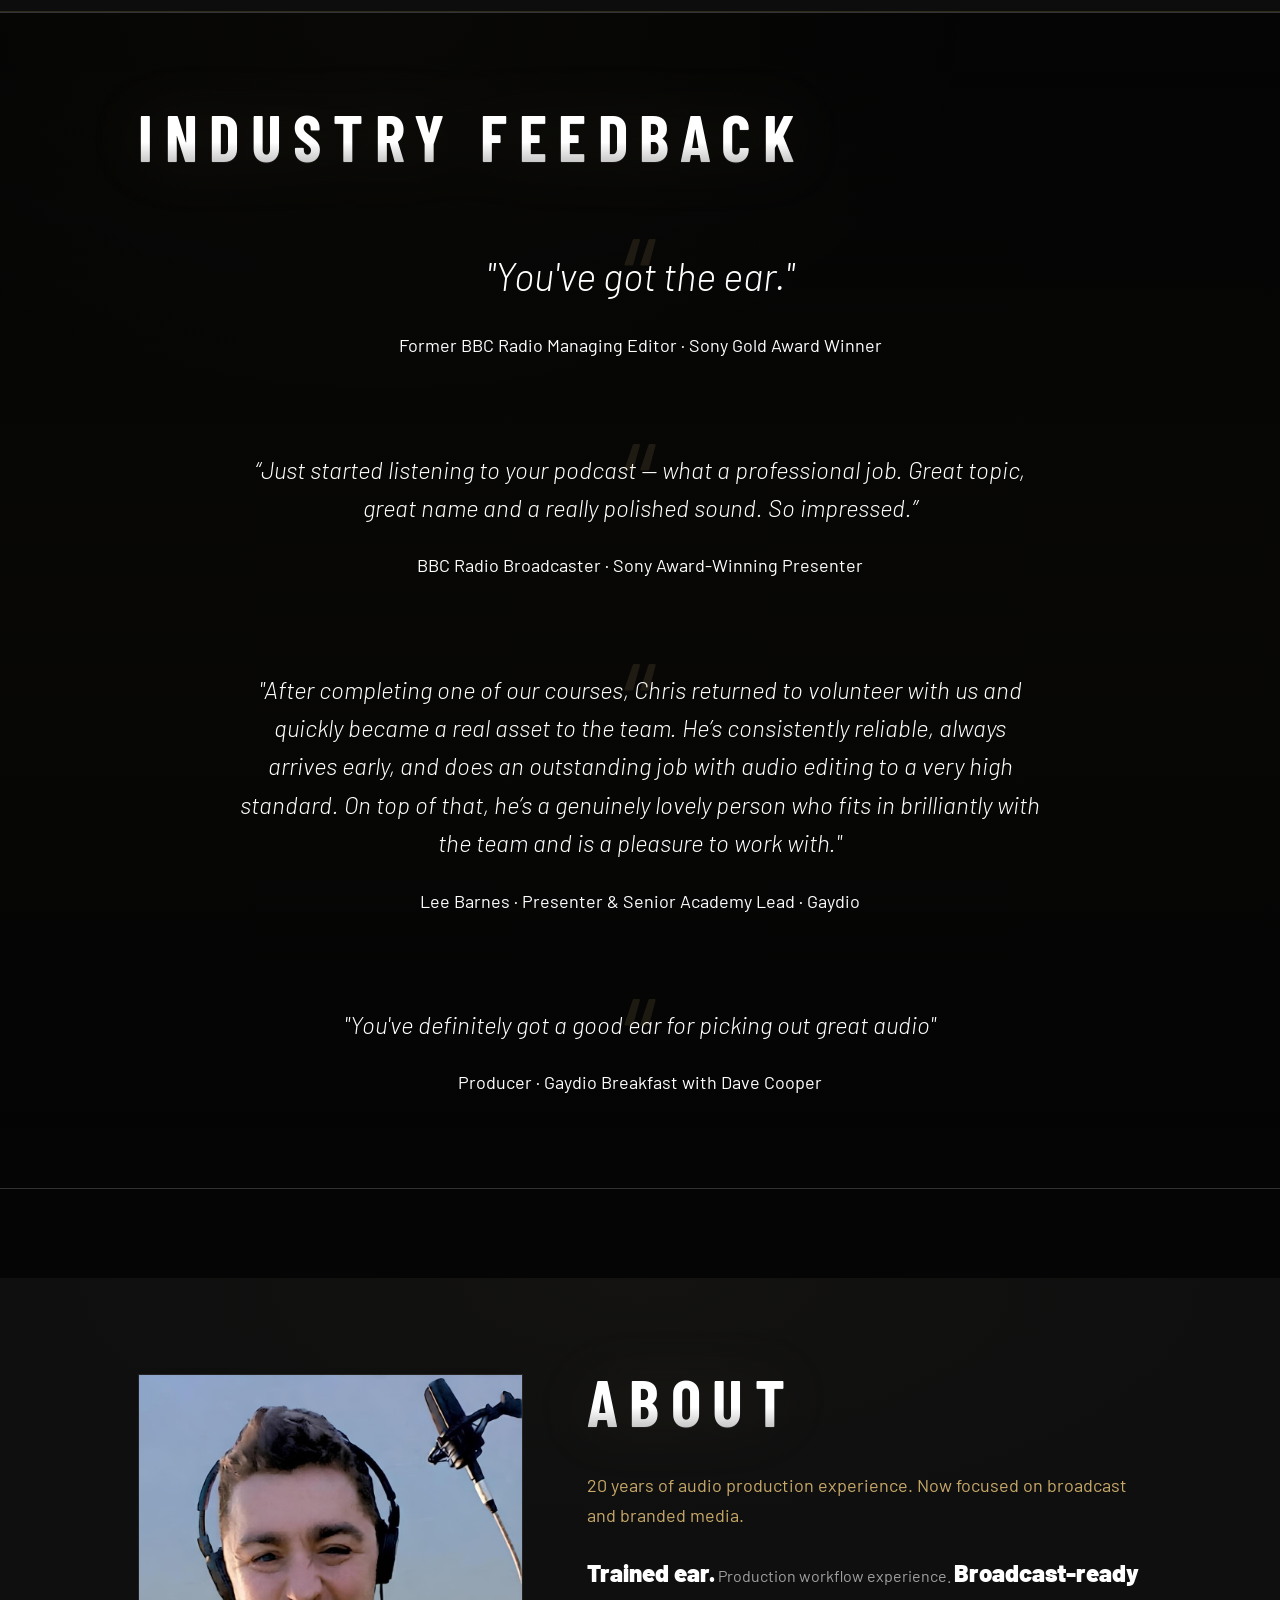
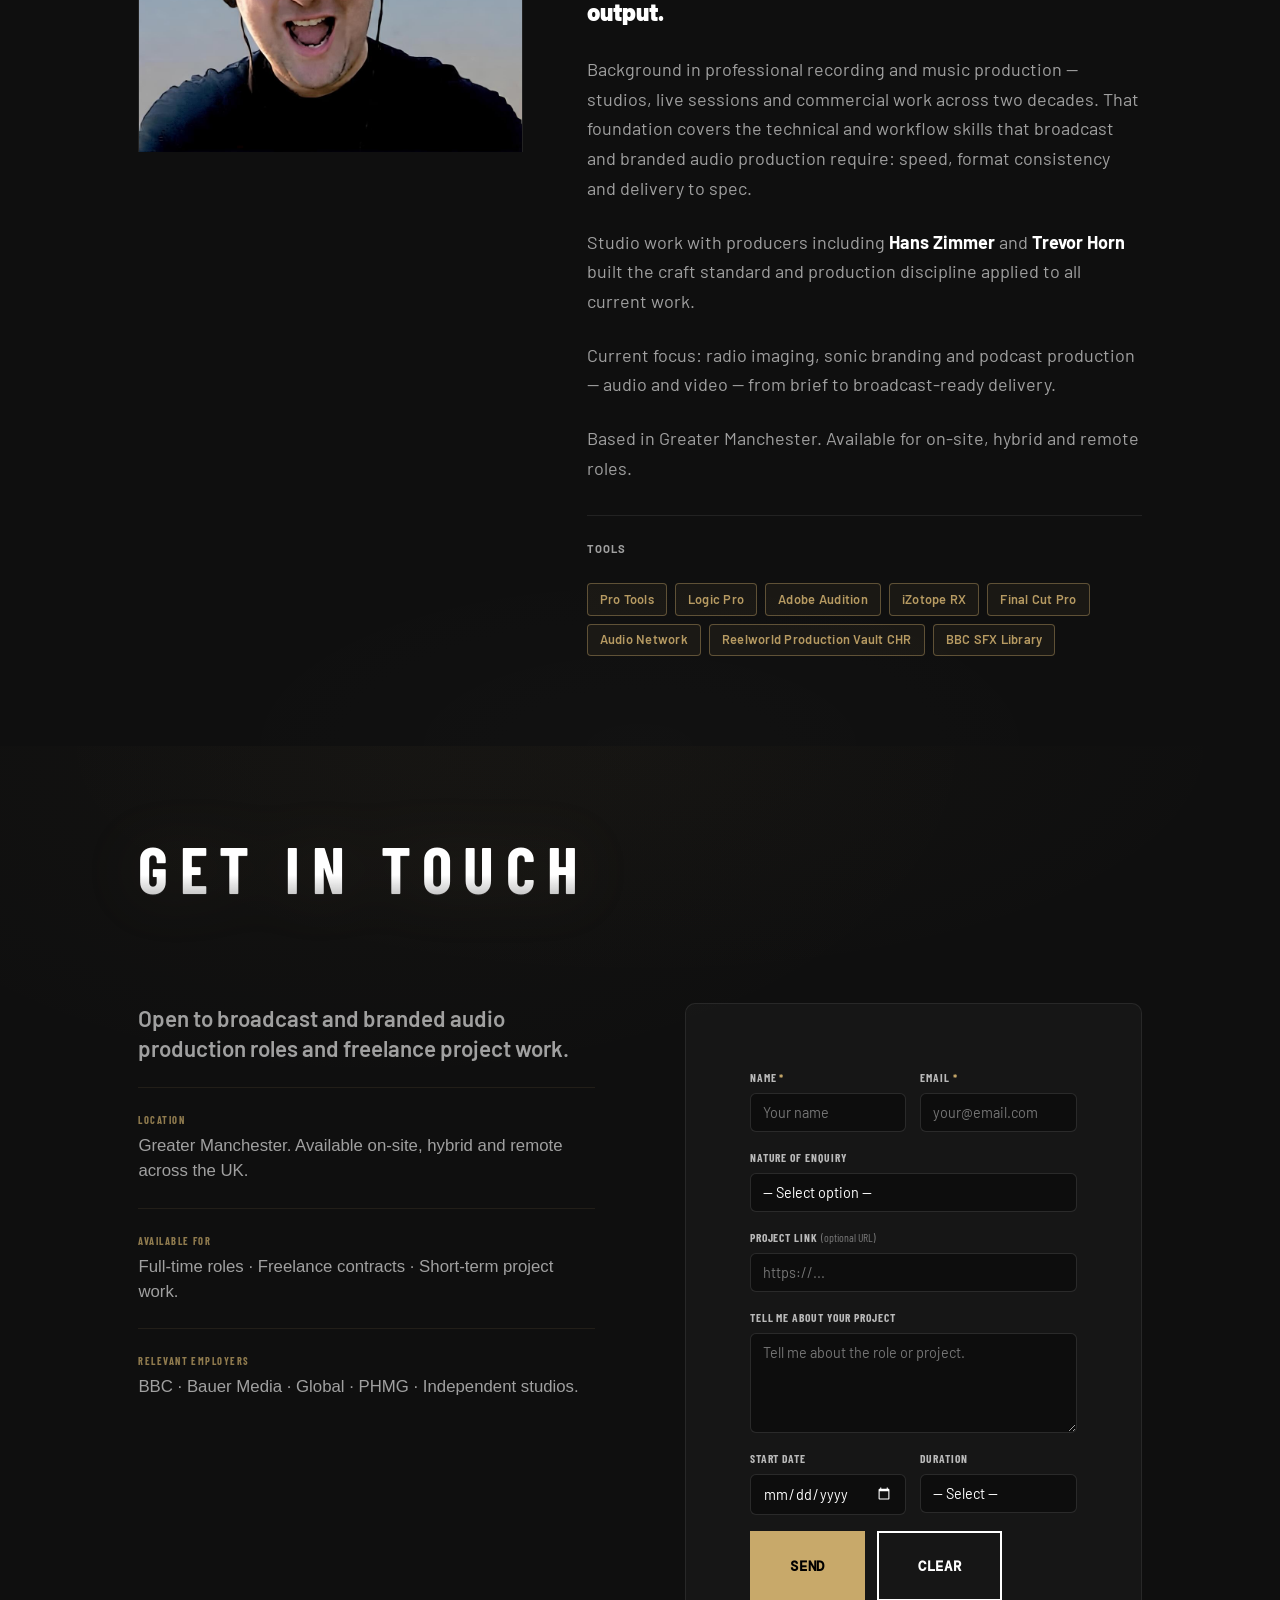
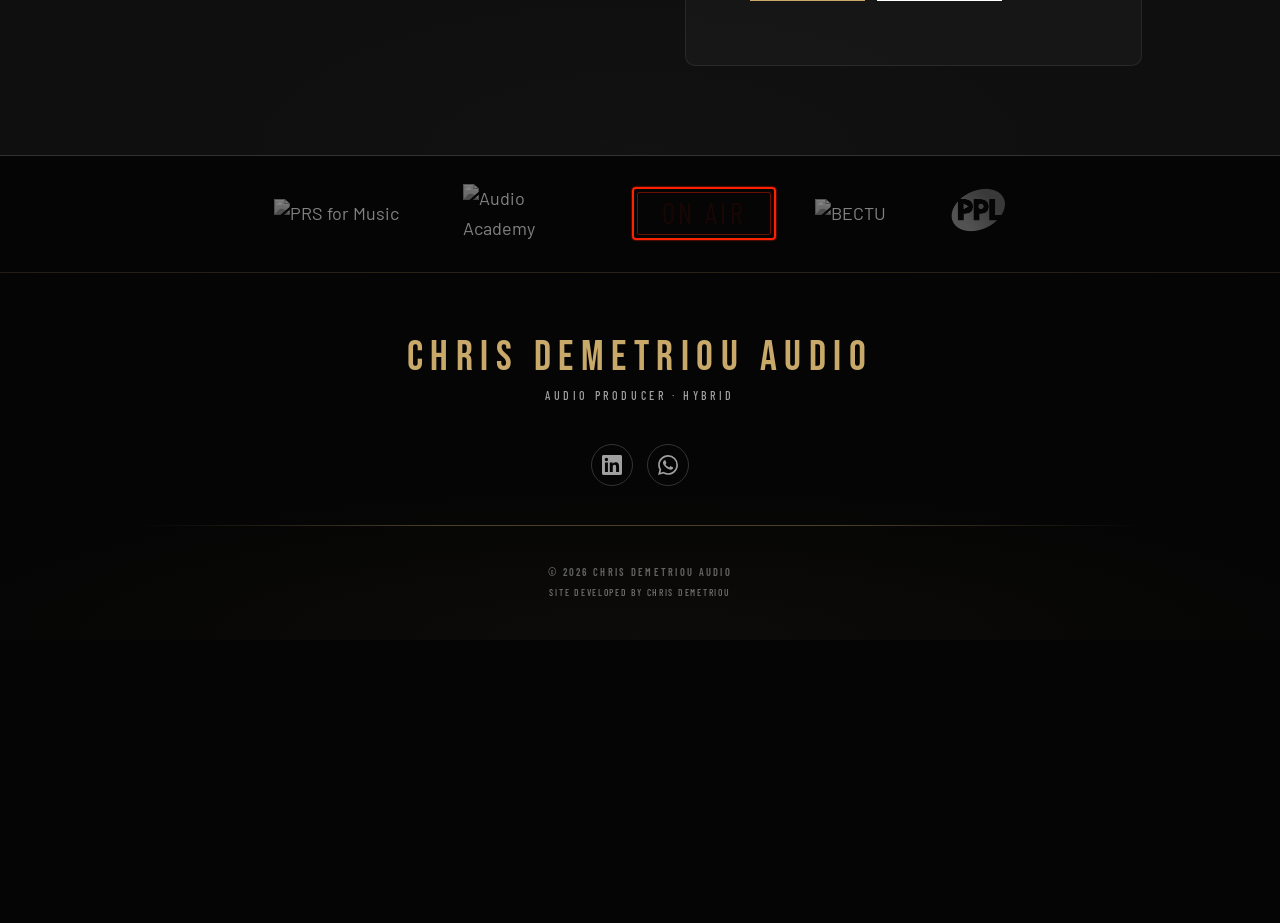
==== commit c68e6fde: "Add Comedy as a standalone category; move Dignity for Chips out of Voice & Links Dignity for Chips i" ====
--- a/index.html
+++ b/index.html
@@ -3,15 +3,15 @@
 <head>
 <meta charset="UTF-8">
 <meta name="viewport" content="width=device-width, initial-scale=1.0">
-<title>Chris Demetriou | Creative Audio Producer — Radio, Broadcast Campaigns &amp; Podcast</title>
-<!-- BUILD: v2.0 | 2026-05-04 -->
-
-<meta name="description" content="Creative audio producer specialising in radio imaging, broadcast campaigns, podcast production and advertising audio. Manchester based. Experience with Bauer Media and BBC Audio. Available for radio imaging, broadcast campaign audio and podcast production roles.">
-
-<meta name="keywords" content="creative audio producer, broadcast audio producer, radio imaging producer, advertising audio production, podcast production, broadcast campaigns, audio producer Manchester, BBC Audio, Global radio, Bauer Media">
-
-<meta property="og:title" content="Chris Demetriou — Creative Audio Producer | Radio, Broadcast Campaigns &amp; Podcast">
-<meta property="og:description" content="Creative audio producer specialising in radio imaging, broadcast campaigns and podcast production. Manchester based. Experience with Bauer Media and BBC Audio.">
+<title>Chris Demetriou | Audio Producer — Radio Imaging, Sonic Branding &amp; Podcast Production</title>
+<!-- BUILD: v3.0 | 2026-05-04 -->
+
+<meta name="description" content="Audio producer with 20 years of experience in music and commercial production, specialising in radio imaging, sonic branding and podcast production. Based in Greater Manchester. Available for broadcast and branded media roles.">
+
+<meta name="keywords" content="audio producer broadcast, radio imaging producer, sonic branding, podcast production, broadcast audio, audio producer Manchester, BBC audio producer, Bauer Media audio, Global radio imaging, PHMG audio">
+
+<meta property="og:title" content="Chris Demetriou — Audio Producer | Radio Imaging, Sonic Branding &amp; Podcast Production">
+<meta property="og:description" content="Audio producer with 20 years of experience specialising in radio imaging, sonic branding and podcast production. Based in Greater Manchester. Available for broadcast and branded media roles.">
 <meta property="og:type" content="website">
 <meta property="og:image" content="https://chrisdemetriou.com/images/chrisdemetriouhero.png">
 <meta property="og:url" content="https://chrisdemetriou.com">
@@ -27,23 +27,23 @@
   "@context": "https://schema.org",
   "@type": "Person",
   "name": "Chris Demetriou",
-  "jobTitle": "Creative Audio Producer",
-  "description": "Creative audio producer specialising in radio imaging, broadcast campaigns, advertising audio production and podcast production. Manchester based.",
+  "jobTitle": "Audio Producer (Broadcast & Branded Media)",
+  "description": "Audio producer with 20 years of experience across music and commercial production, specialising in radio imaging, sonic branding and podcast production. Based in Greater Manchester.",
   "url": "https://chrisdemetriou.com",
   "sameAs": [
     "https://www.linkedin.com/in/chrisdemetriou"
   ],
   "knowsAbout": [
-    "Creative Audio Production",
     "Radio Imaging",
-    "Broadcast Campaigns",
-    "Advertising Audio Production",
+    "Sonic Branding",
     "Podcast Production",
-    "Broadcast Audio Producer",
-    "Radio Ads",
-    "Pro Tools Editing",
-    "Sonic Branding",
-    "Campaign Audio"
+    "Broadcast Audio Production",
+    "Branded Audio",
+    "Audio Editing",
+    "Pro Tools",
+    "iZotope RX",
+    "Video Podcast Production",
+    "Broadcast Campaign Audio"
   ],
   "worksFor": {
     "@type": "Organization",
@@ -64,8 +64,8 @@
 <nav class="nav-overlay" id="nav-links">
 
               <a href="#soundcloud-section" class="nav-item">Showreel</a>
+              <a href="#career" class="nav-item">Production</a>
               <a href="#credits" class="nav-item">Credits</a>
-              <a href="#career" class="nav-item">Experience</a>
               <a href="#about" class="nav-item">About</a>
               <a href="#contact" class="nav-item">Get In Touch</a>
 
@@ -138,17 +138,22 @@
 
 <section class="hero">
   <div class="hero-image">
-    <img class="hero-img" src="/images/chrisdemetriouhero.png" alt="Chris Demetriou — Creative Audio Producer at work in the studio">
+    <img class="hero-img" src="/images/chrisdemetriouhero.png" alt="Chris Demetriou — Audio Producer, Broadcast and Branded Media">
   </div>
   <div class="hero-content">
     <h1 class="hero-title">Chris Demetriou</h1>
 
 <div class="hero-role">
-Creative Audio Producer
+Audio Producer (Broadcast &amp; Branded Media)
 </div>
 
 <p class="hero-tagline">
-Radio • Broadcast Campaigns • Podcast
+Radio Imaging &bull; Sonic Branding &bull; Podcast Production
+</p>
+
+<p class="hero-descriptor">
+20 years of audio production experience across music and commercial work.<br>
+Able to contribute to broadcast and branded audio workflows with minimal onboarding.
 </p>
 
 <div class="hero-cta-group">
@@ -163,6 +168,143 @@
 </section>
 
 
+         <!-- ░░ AUDIO SHOWREEL ░░ -->
+         <section id="soundcloud-section" class="section-pad scroll-target">
+            <div class="container">
+               <h2 class="section-title">Audio Showreel</h2>
+               
+         <div class="showreel-note">
+<p><strong>On Air</strong> — broadcast content produced for and aired on Gaydio. <strong>Demos</strong> — commercial spots, podcast production, audio drama, comedy and radio imaging work.</p>
+</div>
+
+
+               <!-- Custom SoundCloud Player -->
+               <div class="cdplayer" id="cdplayer">
+
+                  <!-- Hidden wrapper — iframe must render for Widget API to work; display:none breaks SC Widget API -->
+                  <div id="sc-iframe-wrap" style="position:absolute;left:-9999px;top:0;width:300px;height:166px;opacity:0;pointer-events:none;">
+
+
+                     <iframe id="sc-widget" width="100%" height="166" scrolling="no" frameborder="no" allow="autoplay"
+                        src="https://w.soundcloud.com/player/?url=https%3A//api.soundcloud.com/playlists/2112905759&color=%23eeff00&auto_play=false&hide_related=true&show_comments=false&show_user=false&show_reposts=false">
+                     </iframe>
+
+                     <iframe id="sc-widget-onair" width="100%" height="166" scrolling="no" frameborder="no" allow="autoplay"
+                        src="https://w.soundcloud.com/player/?url=https%3A//soundcloud.com/chrisdemetrioumusic/sets/on-air-published-content/s-Ou4a5qsDEdL&color=%23eeff00&auto_play=false&hide_related=true&show_comments=false&show_user=false&show_reposts=false">
+                     </iframe>
+
+                  </div>
+
+                  <!-- Now Playing header -->
+                  <div class="cdp-stage">
+                     <div class="cdp-artwork" id="cdp-artwork">
+                        <img id="cdp-artwork-img" src="" alt="" style="position:absolute;inset:12px;width:calc(100% - 24px);height:calc(100% - 24px);object-fit:cover;border-radius:8px;display:none;z-index:1;">
+                        <div class="cdp-artwork-inner" style="position:relative;z-index:2;">
+                           <div class="cdp-eq" id="cdp-eq">
+                              <span></span><span></span><span></span><span></span><span></span>
+                              <span></span><span></span><span></span><span></span><span></span>
+                              <span></span><span></span><span></span><span></span><span></span>
+                              <span></span><span></span><span></span><span></span><span></span>
+                           </div>
+                        </div>
+                     </div>
+                     <div class="cdp-meta">
+                        <div class="cdp-label">NOW PLAYING</div>
+                        <div class="cdp-title" id="cdp-title">Select a track to begin</div>
+                        <div class="cdp-artist">Chris Demetriou</div>
+                        <div class="cdp-track-count" id="cdp-track-count"></div>
+                     </div>
+                  </div>
+
+                  <!-- Waveform (replaces progress bar) -->
+                  <div class="cdp-waveform-wrap" id="cdp-waveform-wrap">
+                     <canvas id="cdp-waveform"></canvas>
+                     <div class="cdp-waveform-time">
+                        <span id="cdp-current">0:00</span>
+                        <span class="cdp-time-sep"> / </span>
+                        <span id="cdp-duration">0:00</span>
+                     </div>
+                  </div>
+
+                  <!-- Controls -->
+                  <div class="cdp-controls">
+
+                     <button class="cdp-btn cdp-btn--sm" id="cdp-prev" aria-label="Previous">
+                        <svg viewBox="0 0 24 24" fill="currentColor"><path d="M6 6h2v12H6zm3.5 6l8.5 6V6z"/></svg>
+                     </button>
+
+                     <div class="cdp-play-ring-wrap">
+                        <svg class="cdp-progress-ring" viewBox="0 0 56 56" aria-hidden="true">
+                           <circle class="cdp-ring-track" cx="28" cy="28" r="26"/>
+                           <circle class="cdp-ring-fill" id="cdp-ring-fill" cx="28" cy="28" r="26"/>
+                        </svg>
+                        <button class="cdp-btn cdp-btn--lg" id="cdp-play" aria-label="Play/Pause">
+                           <svg class="cdp-icon-play" viewBox="0 0 24 24" fill="currentColor">
+                              <path d="M8 5v14l11-7z"/>
+                           </svg>
+                           <svg class="cdp-icon-pause" viewBox="0 0 24 24" fill="currentColor" style="display:none">
+                              <path d="M6 19h4V5H6v14zm8-14v14h4V5h-4z"/>
+                           </svg>
+                        </button>
+                     </div>
+
+                     <button class="cdp-btn cdp-btn--sm" id="cdp-next" aria-label="Next">
+                        <svg viewBox="0 0 24 24" fill="currentColor">
+                           <path d="M6 18l8.5-6L6 6v12zm2.5-6l5.5 3.91V8.09L8.5 12zM16 6h2v12h-2z"/>
+                        </svg>
+                     </button>
+
+                     <input
+                        type="range"
+                        id="cdp-volume"
+                        min="0"
+                        max="100"
+                        step="1"
+                        value="100"
+                     >
+
+                  </div>
+                      <div class="cdp-tabs" id="cdp-tabs">
+                        <div class="cdp-tab active" data-tab="on-air">On Air</div>
+                        <div class="cdp-tab" data-tab="demos">Demos</div>
+                      </div>
+                  <!-- Tracklist -->
+                  <div class="cdp-tracklist" id="cdp-tracklist">
+                     <div class="cdp-tracklist-loading">Loading tracks…</div>
+                  </div>
+
+                  <div class="cdp-footer">
+
+                  <div class="cdp-footer-left">
+
+                  <!-- <span class="cdp-footer-brand">CDAUDIO PLAYER</span> -->
+
+                  <div class="cdp-footer-bars">
+                  <span></span>
+                  <span></span>
+                  <span></span>
+                  <span></span>
+                  <span></span>
+                  </div>
+
+                  </div>
+
+                  <div class="cdp-footer-right">
+
+                  <span class="cdp-powered">Developed using
+
+                  <img
+                  src="https://cdn.prod.website-files.com/62a0a0168756b795debc65bc/68632537191e7a5a13a365c5_03-tertiary-stacked-white-transparent.png"
+                  alt="SoundCloud"
+                  class="cdp-soundcloud-logo"></span>
+
+                  </div>
+
+                  </div>
+               </div><!-- /cdplayer -->
+            </div>
+         </section>
+
          <!-- ░░ WHAT I DO ░░ -->
          <section id="what-i-do" class="section-pad scroll-target">
             <div class="container">
@@ -170,21 +312,21 @@
                <div class="what-i-do-grid">
 
                   <div class="what-i-do-card">
-                     <h3 class="what-i-do-heading">Radio Imaging &amp; Broadcast Branding</h3>
-                     <p class="what-i-do-body">Station imaging, idents, sweepers and branded audio that defines a station's sound and keeps listeners locked in.</p>
-                     <p class="what-i-do-skills">Concept &middot; Sound Design &middot; Music Editing &middot; Mix &amp; Delivery</p>
+                     <h3 class="what-i-do-heading">Radio Imaging &amp; Broadcast Production</h3>
+                     <p class="what-i-do-body">Stings, transitions, sweepers and promos produced for broadcast radio environments. Fast-turnaround, format-consistent delivery that supports station identity and scheduling.</p>
+                     <p class="what-i-do-skills">Sound Design &middot; Music Editing &middot; Format Consistency &middot; Mix &amp; Delivery</p>
                   </div>
 
                   <div class="what-i-do-card">
-                     <h3 class="what-i-do-heading">Ads &amp; Campaign Audio Production</h3>
-                     <p class="what-i-do-body">Radio ads, promos and campaign audio — from concept and script to final delivery. Strong ideation, broadcast-ready output.</p>
-                     <p class="what-i-do-skills">Scriptwriting &middot; VO Direction &middot; SFX Design &middot; Edit &middot; Mix</p>
+                     <h3 class="what-i-do-heading">Sonic Branding &amp; Branded Audio</h3>
+                     <p class="what-i-do-body">Producing audio assets for branded and commercial contexts. Translating briefs into structured sonic identities and campaign-ready deliverables, designed for consistency across platforms.</p>
+                     <p class="what-i-do-skills">Brief Translation &middot; Sonic Identity &middot; Campaign Audio &middot; Mix &amp; Delivery</p>
                   </div>
 
                   <div class="what-i-do-card">
-                     <h3 class="what-i-do-heading">Podcast &amp; Broadcast Production</h3>
-                     <p class="what-i-do-body">End-to-end podcast production — audio and video — including broadcast features, editorial shaping, dialogue editing, sound design and mix.</p>
-                     <p class="what-i-do-skills">Remote Direction &middot; Restoration &middot; Editing &middot; Sonic Branding &middot; Mix</p>
+                     <h3 class="what-i-do-heading">Podcast Production (Audio &amp; Video)</h3>
+                     <p class="what-i-do-body">End-to-end podcast production including audio editing, video podcast editing, cleanup, pacing and final mix delivery. Clear narrative flow and platform-ready output across audio and video formats.</p>
+                     <p class="what-i-do-skills">Audio Editing &middot; Video Podcast &middot; Dialogue Cleanup &middot; Pacing &middot; Final Mix</p>
                   </div>
 
                </div>
@@ -214,147 +356,10 @@
             </div>
          </section>
 
-         <!-- ░░ AUDIO SHOWREEL ░░ -->
-         <section id="soundcloud-section" class="section-pad scroll-target">
-            <div class="container">
-               <h2 class="section-title">Audio Showreel</h2>
-               
-         <div class="showreel-note">
-<p>Radio imaging, broadcast campaign audio &amp; podcast production.</p>
-</div>
-
-
-               <!-- Custom SoundCloud Player -->
-               <div class="cdplayer" id="cdplayer">
-
-                  <!-- Hidden wrapper — iframe must render for Widget API to work; display:none breaks SC Widget API -->
-                  <div id="sc-iframe-wrap" style="position:absolute;left:-9999px;top:0;width:300px;height:166px;opacity:0;pointer-events:none;">
-
-
-                     <iframe id="sc-widget" width="100%" height="166" scrolling="no" frameborder="no" allow="autoplay"
-                        src="https://w.soundcloud.com/player/?url=https%3A//api.soundcloud.com/playlists/2112905759&color=%23eeff00&auto_play=false&hide_related=true&show_comments=false&show_user=false&show_reposts=false">
-                     </iframe>
-
-                     <iframe id="sc-widget-onair" width="100%" height="166" scrolling="no" frameborder="no" allow="autoplay"
-                        src="https://w.soundcloud.com/player/?url=https%3A//soundcloud.com/chrisdemetrioumusic/sets/on-air-published-content/s-Ou4a5qsDEdL&color=%23eeff00&auto_play=false&hide_related=true&show_comments=false&show_user=false&show_reposts=false">
-                     </iframe>
-
-                  </div>
-
-                  <!-- Now Playing header -->
-                  <div class="cdp-stage">
-                     <div class="cdp-artwork" id="cdp-artwork">
-                        <img id="cdp-artwork-img" src="" alt="" style="position:absolute;inset:12px;width:calc(100% - 24px);height:calc(100% - 24px);object-fit:cover;border-radius:8px;display:none;z-index:1;">
-                        <div class="cdp-artwork-inner" style="position:relative;z-index:2;">
-                           <div class="cdp-eq" id="cdp-eq">
-                              <span></span><span></span><span></span><span></span><span></span>
-                              <span></span><span></span><span></span><span></span><span></span>
-                              <span></span><span></span><span></span><span></span><span></span>
-                              <span></span><span></span><span></span><span></span><span></span>
-                           </div>
-                        </div>
-                     </div>
-                     <div class="cdp-meta">
-                        <div class="cdp-label">NOW PLAYING</div>
-                        <div class="cdp-title" id="cdp-title">Select a track to begin</div>
-                        <div class="cdp-artist">Chris Demetriou</div>
-                        <div class="cdp-track-count" id="cdp-track-count"></div>
-                     </div>
-                  </div>
-
-                  <!-- Waveform (replaces progress bar) -->
-                  <div class="cdp-waveform-wrap" id="cdp-waveform-wrap">
-                     <canvas id="cdp-waveform"></canvas>
-                     <div class="cdp-waveform-time">
-                        <span id="cdp-current">0:00</span>
-                        <span class="cdp-time-sep"> / </span>
-                        <span id="cdp-duration">0:00</span>
-                     </div>
-                  </div>
-
-                  <!-- Controls -->
-                  <div class="cdp-controls">
-
-                     <button class="cdp-btn cdp-btn--sm" id="cdp-prev" aria-label="Previous">
-                        <svg viewBox="0 0 24 24" fill="currentColor"><path d="M6 6h2v12H6zm3.5 6l8.5 6V6z"/></svg>
-                     </button>
-
-                     <div class="cdp-play-ring-wrap">
-                        <svg class="cdp-progress-ring" viewBox="0 0 56 56" aria-hidden="true">
-                           <circle class="cdp-ring-track" cx="28" cy="28" r="26"/>
-                           <circle class="cdp-ring-fill" id="cdp-ring-fill" cx="28" cy="28" r="26"/>
-                        </svg>
-                        <button class="cdp-btn cdp-btn--lg" id="cdp-play" aria-label="Play/Pause">
-                           <svg class="cdp-icon-play" viewBox="0 0 24 24" fill="currentColor">
-                              <path d="M8 5v14l11-7z"/>
-                           </svg>
-                           <svg class="cdp-icon-pause" viewBox="0 0 24 24" fill="currentColor" style="display:none">
-                              <path d="M6 19h4V5H6v14zm8-14v14h4V5h-4z"/>
-                           </svg>
-                        </button>
-                     </div>
-
-                     <button class="cdp-btn cdp-btn--sm" id="cdp-next" aria-label="Next">
-                        <svg viewBox="0 0 24 24" fill="currentColor">
-                           <path d="M6 18l8.5-6L6 6v12zm2.5-6l5.5 3.91V8.09L8.5 12zM16 6h2v12h-2z"/>
-                        </svg>
-                     </button>
-
-                     <input
-                        type="range"
-                        id="cdp-volume"
-                        min="0"
-                        max="100"
-                        step="1"
-                        value="100"
-                     >
-
-                  </div>
-                      <div class="cdp-tabs" id="cdp-tabs">
-                        <div class="cdp-tab active" data-tab="on-air">On Air</div>
-                        <div class="cdp-tab" data-tab="demos">Demos</div>
-                      </div>
-                  <!-- Tracklist -->
-                  <div class="cdp-tracklist" id="cdp-tracklist">
-                     <div class="cdp-tracklist-loading">Loading tracks…</div>
-                  </div>
-
-                  <div class="cdp-footer">
-
-                  <div class="cdp-footer-left">
-
-                  <!-- <span class="cdp-footer-brand">CDAUDIO PLAYER</span> -->
-
-                  <div class="cdp-footer-bars">
-                  <span></span>
-                  <span></span>
-                  <span></span>
-                  <span></span>
-                  <span></span>
-                  </div>
-
-                  </div>
-
-                  <div class="cdp-footer-right">
-
-                  <span class="cdp-powered">Developed using
-
-                  <img
-                  src="https://cdn.prod.website-files.com/62a0a0168756b795debc65bc/68632537191e7a5a13a365c5_03-tertiary-stacked-white-transparent.png"
-                  alt="SoundCloud"
-                  class="cdp-soundcloud-logo"></span>
-
-                  </div>
-
-                  </div>
-               </div><!-- /cdplayer -->
-            </div>
-         </section>
-
          <!-- ░░ CASE STUDIES ░░ -->
          <section id="case-study" class="section-pad bg-darker">
             <div class="container">
-               <p class="case-study-label">Case Studies</p>
+               <p class="case-study-label">Production Work</p>
                <h2 class="section-title">Production in Practice</h2>
 
                <div class="cs-carousel">
@@ -373,20 +378,19 @@
 
                         <!-- SLIDE 0 -->
                         <div class="cs-slide active" data-slide="0">
-                           <h3 class="case-study-project-title">Full Audio Branding Package — That'll Be The Tism Podcast</h3>
+                           <h3 class="case-study-project-title">Podcast Audio Branding Package — That'll Be The Tism</h3>
                            <div class="case-study-grid">
                               <div class="case-study-block">
-                                 <h4 class="case-study-heading">The Brief</h4>
-                                 <p>That'll Be The Tism is a podcast by and for late-diagnosed AuDHD women — honest, humorous and deeply personal. Hosts Emma and Claire wanted a complete audio branding package that matched their personality: rooted in their 90s upbringing, drawing on euro dance and pop — Think 2 Unlimited, Take That — with enough energy and dressing to keep listeners engaged throughout, not just two people talking for an hour.</p>
+                                 <h4 class="case-study-heading">What It Is</h4>
+                                 <p>A complete audio branding package for an independently produced podcast — intro, outro, sweepers, section headers and custom stingers. The show is by and for late-diagnosed AuDHD women, requiring a sonic identity that matched both the tone of the hosts and the expectations of a regular broadcast listener.</p>
                               </div>
                               <div class="case-study-block">
-                                 <h4 class="case-study-heading">The Approach</h4>
-                                 <p>The music brief was essentially a feeling, so I worked backwards from that — finding library tracks with the right DNA, then pulling stems to remove the melody and rebuild something unique to the show. That approach also let me produce variable-length versions of the intro, giving the hosts flexibility depending on what they were editing in Descript.</p>
-                                 <p>For the vocal stingers, I directed both hosts remotely — coaching mic technique to get a present, close recording rather than a roomy bedroom take. I then used iZotope RX to clean, de-noise and de-room each take, comped the best performances together and shaped them into stingers with SFX. One example: their recurring Trait Of The Week segment, now dressed with a custom stinger built from Claire and Emma's own voices.</p>
+                                 <h4 class="case-study-heading">What Was Done</h4>
+                                 <p>Sourced and rebuilt library stems to create a unique theme with variable-length versions for editorial flexibility. Directed both hosts remotely for vocal stingers — coaching mic technique, cleaning recordings with iZotope RX (de-noise, de-room), comping performances and integrating SFX to produce segment markers used across every episode.</p>
                               </div>
                               <div class="case-study-block">
-                                 <h4 class="case-study-heading">The Result</h4>
-                                 <p>The podcast now has a full asset toolbox — intro, outro, sweepers, section headers and stingers — used across every episode. Listeners have commented on the audio quality and branding. The hosts were, in their words, over the moon. And the door is open for seasonal variations to keep the identity fresh and topically relevant as the show grows.</p>
+                                 <h4 class="case-study-heading">Why It Matters</h4>
+                                 <p>Demonstrates full-cycle sonic branding from brief to delivery: remote production workflow, audio restoration, VO direction and asset management. The output is a broadcast-standard toolkit in active use across every episode. Transferable directly to radio imaging and branded audio briefs.</p>
                                  <a href="https://linktr.ee/thatllbethetism" target="_blank" rel="noopener" class="case-study-link">Listen to the podcast ↗</a>
                               </div>
                            </div>
@@ -394,20 +398,19 @@
 
                         <!-- SLIDE 1 -->
                         <div class="cs-slide" data-slide="1">
-                           <h3 class="case-study-project-title">Radio Ad — Proud Paws Cat Food</h3>
+                           <h3 class="case-study-project-title">Radio Ad Production — Proud Paws <span class="case-study-demo-tag">Self-directed</span></h3>
                            <div class="case-study-grid">
                               <div class="case-study-block">
-                                 <h4 class="case-study-heading">The Brief</h4>
-                                 <p>Proud Paws is a self-directed brief — a brand I created to demonstrate radio ad production from concept to broadcast-ready delivery. An LGBTQ+-focused pet food brand: ethically sourced, raw nutrition, with a percentage of every purchase donated to LGBTQ+ youth shelters and their pets. The challenge: make a 30-second radio ad that felt nothing like a pet food commercial.</p>
+                                 <h4 class="case-study-heading">What It Is</h4>
+                                 <p>A self-directed brief demonstrating radio ad production from concept to broadcast-ready delivery. A 30-second spot for a fictitious LGBTQ+-focused pet food brand — produced to show the full commercial audio workflow without a client brief.</p>
                               </div>
                               <div class="case-study-block">
-                                 <h4 class="case-study-heading">The Approach</h4>
-                                 <p>The creative decision was to lead entirely with sound. No brand name, no product claim — just a domestic scene unfolding in audio. Gentle acoustic guitar sets the mood. A cat signals hunger. A fridge opens. A bowl goes down. The cat eats.</p>
-                                 <p>By the time the female VO speaks — <em>&ldquo;only the best for you, isn't it?&rdquo;</em> — the listener is already in the room. Every SFX was selected and layered to feel real: cat purr, meow, room ambience, fridge mechanics, bowl placement, wet food being eaten. The acoustic music sits underneath without competing.</p>
+                                 <h4 class="case-study-heading">What Was Done</h4>
+                                 <p>Wrote the concept and script. Built the spot entirely through sound design — layered SFX (room ambience, animal sounds, kitchen foley) in place of overt product claims. Directed two voice performers remotely. Assembled and mixed to broadcast spec: 30-second duration, two-voice structure, music bed, clean sign-off.</p>
                               </div>
                               <div class="case-study-block">
-                                 <h4 class="case-study-heading">The Result</h4>
-                                 <p>A broadcast-ready 30-second radio ad produced end-to-end — concept, script, VO direction, SFX design and final mix. The two-voice structure (intimate female VO, authoritative male announcer) gives the ad emotional range without losing warmth. The ad closes with a single cat chirp. No sting, no jingle. Just a moment.</p>
+                                 <h4 class="case-study-heading">Why It Matters</h4>
+                                 <p>Shows command of the full commercial audio production chain — brief interpretation, script, VO direction, SFX design and final mix — without client support. Output is broadcast-ready. The same workflow applies directly to radio advertising, imaging promos and branded audio spots.</p>
                                  <a href="#soundcloud-section" class="case-study-link" onclick="setTimeout(function(){var t=document.querySelector('.cdp-tab[data-tab=demos]');if(t)t.click();},400);">Listen in the Demos tab ↓</a>
                               </div>
                            </div>
@@ -419,6 +422,64 @@
                   </div><!-- /cs-track-wrap -->
 
                </div><!-- /cs-carousel -->
+            </div>
+         </section>
+
+         <!-- ░░ BROADCAST & BRAND AUDIO PRODUCTION ░░ -->
+         <section id="career" class="section-pad bg-darker">
+            <div class="container">
+              <h2 class="section-title">
+              Broadcast &amp; Brand<br>Audio Production
+              </h2>
+              <p class="section-intro">
+              Production output across radio imaging, branded audio, podcast and studio work. Each entry shows the output type and workflow context.
+              </p>
+               <div class="table-responsive">
+                  <table class="data-table career-table">
+                     <thead>
+                     <tr>
+                     <th data-label="Organisation">Client / Organisation</th>
+                     <th data-label="Activity">Output Type &middot; Production Context</th>
+                     </tr>
+                     </thead>
+                     <tbody>
+
+                     <tr>
+                     <td><a href="https://linktr.ee/thatllbethetism" target="_blank" rel="noopener" class="table-link">That'll Be The Tism Podcast</a></td>
+                     <td><strong>Sonic Branding &amp; Audio Imaging</strong> · Full asset package — intro, stings, beds, idents and segment markers produced and delivered for active use</td>
+                     </tr>
+
+                     <tr>
+                     <td>
+                     <a href="https://gaydio.co.uk" target="_blank" rel="noopener" class="table-link">
+                     Gaydio — Breakfast Show
+                     </a>
+                     </td>
+                     <td><strong>Broadcast Imaging &amp; Podcast Production</strong> · Imaging assets, interview editing and podcast production for a national broadcast station (Bauer Media Group)</td>
+                     </tr>
+
+                     <tr>
+                     <td>
+                     <a href="https://gaydio.co.uk" target="_blank" rel="noopener" class="table-link">
+                     Gaydio Academy
+                     </a>
+                     </td>
+                     <td><strong>Podcast Editor &amp; Mixer</strong> · Audio and video podcast production — editing, cleanup, mix and platform-ready delivery</td>
+                     </tr>
+
+                     <tr>
+                     <td>Bauer Media Group (Submission)</td>
+                     <td><strong>Audio Post-Production</strong> · News read demo produced to broadcast spec — editing, audio restoration and final mix</td>
+                     </tr>
+
+                     <tr>
+                     <td>High-End Studio &amp; Film Production</td>
+                     <td><strong>Studio Engineer &amp; Producer</strong> · Sessions and film scores with Hans Zimmer, DreamWorks, Sony Pictures, Warner Bros — <a href="#credits" class="table-link">Selected Credits ↓</a></td>
+                     </tr>
+
+                     </tbody>
+                  </table>
+               </div>
             </div>
          </section>
 
@@ -1009,64 +1070,6 @@
             </div>
             </div><!-- end ticker-rows-wrap -->
          </section>
-         <!-- ░░ CURRENT WORK & INDUSTRY ACTIVITY ░░ -->
-         <section id="career" class="section-pad bg-darker">
-            <div class="container">
-              <h2 class="section-title">
-              Broadcast &amp; Campaign<br>Production Experience
-              </h2>
-              <p class="section-intro">
-              Broadcast production and creative audio work — from independent radio and podcast to high-end studio and film.
-              </p>
-               <div class="table-responsive">
-                  <table class="data-table career-table">
-                     <thead>
-                     <tr>
-                     <th data-label="Organisation">Client / Org</th>
-                     <th data-label="Activity">Role Function · Output Type</th>
-                     </tr>
-                     </thead>
-                     <tbody>
-
-                     <tr>
-                     <td><a href="https://linktr.ee/thatllbethetism" target="_blank" rel="noopener" class="table-link">That'll Be The Tism Podcast</a></td>
-                     <td><strong>Audio Imaging Producer</strong> · Sonic Branding — Intro, Stings, Beds &amp; Idents</td>
-                     </tr>
-
-                     <tr>
-                     <td>
-                     <a href="https://gaydio.co.uk" target="_blank" rel="noopener" class="table-link">
-                     Gaydio Breakfast with Dave Cooper
-                     </a>
-                     </td>
-                     <td><strong>Assistant Producer</strong> · Broadcast Imaging, Podcast Production, Interview Editing</td>
-                     </tr>
-
-                     <tr>
-                     <td>
-                     <a href="https://gaydio.co.uk" target="_blank" rel="noopener" class="table-link">
-                     Gaydio Academy
-                     </a>
-                     </td>
-                     <td><strong>Editor &amp; Mixer</strong> · Podcast Production (Video &amp; Audio)</td>
-                     </tr>
-
-                     <tr>
-                     <td>Freelance Demo Production</td>
-                     <td><strong>Audio Producer</strong> · News read demo — edit, restoration &amp; mix for a Bauer Media Group submission</td>
-                     </tr>
-
-                     <tr>
-                     <td>High-End Studio &amp; Film Production</td>
-                     <td><strong>Audio Producer &amp; Engineer</strong> · Sessions and film scores including Hans Zimmer, DreamWorks, Sony Pictures, Warner Bros — <a href="#credits" class="table-link">Selected Credits ↓</a></td>
-                     </tr>
-
-                     </tbody>
-                  </table>
-               </div>
-            </div>
-         </section>
-
          <!-- ░░ TESTIMONIALS ░░ -->
          <section class="section-pad testimonial-section" id="feedback-section">
 
@@ -1144,28 +1147,29 @@
                <h2 class="section-title">About</h2>
 
                <p class="text-accent">
-               Broadcast production instincts built across two decades of professional audio.
+               20 years of audio production experience. Now focused on broadcast and branded media.
                </p>
 
                <p class="lead-text">
                <strong>Trained ear.</strong>
-               <span class="lead-small">Strong ideation.</span>
+               <span class="lead-small">Production workflow experience.</span>
                <strong>Broadcast-ready output.</strong>
                </p>
 
                <p>
-               My career began in professional recording and music production — studios, live environments and sessions where listening closely and working fast were non-negotiable. That foundation built the ear I bring into broadcast work today.
+               Background in professional recording and music production — studios, live sessions and commercial work across two decades. That foundation covers the technical and workflow skills that broadcast and branded audio production require: speed, format consistency and delivery to spec.
                </p>
 
                <p>
-               Working at the level of producers including <strong>Hans Zimmer</strong> and <strong>Trevor Horn</strong> set a craft standard and attention to detail that continues to inform everything I produce.
+               Studio work with producers including <strong>Hans Zimmer</strong> and <strong>Trevor Horn</strong> built the craft standard and production discipline applied to all current work.
                </p>
 
                <p>
-               Today that means radio imaging, broadcast campaign audio and podcast production — from brief to broadcast-ready delivery.</p>
+               Current focus: radio imaging, sonic branding and podcast production — audio and video — from brief to broadcast-ready delivery.
+               </p>
 
                <p>
-               Sound is feeling. I build things from nothing — a blank session, a brief, a rough idea — and I don't stop until it feels right.
+               Based in Greater Manchester. Available for on-site, hybrid and remote roles.
                </p>
 
                <div class="about-tools">
@@ -1178,7 +1182,7 @@
                      <span class="about-tool">Final Cut Pro</span>
                      <span class="about-tool">Audio Network</span>
                      <span class="about-tool">Reelworld Production Vault CHR</span>
-                     <span class="about-tool">BBC SFX</span>
+                     <span class="about-tool">BBC SFX Library</span>
                   </div>
                </div>
 
@@ -1199,22 +1203,22 @@
                   <div class="contact-content">
 
                      <div class="contact-section">
-                        <p class="contact-intro">Bring me a brief. I'll bring the sound.</p>
+                        <p class="contact-intro">Open to broadcast and branded audio production roles and freelance project work.</p>
                      </div>
 
                      <div class="contact-section">
-                        <h3 class="contact-subheading">Based in Greater Manchester</h3>
-                        <p>On-site, hybrid and remote across the UK.</p>
+                        <h3 class="contact-subheading">Location</h3>
+                        <p>Greater Manchester. Available on-site, hybrid and remote across the UK.</p>
                      </div>
 
                      <div class="contact-section">
-                        <h3 class="contact-subheading">Open to</h3>
-                        <p><strong>Full-time roles and freelance project work.</strong></p>
+                        <h3 class="contact-subheading">Available For</h3>
+                        <p>Full-time roles · Freelance contracts · Short-term project work.</p>
                      </div>
 
                      <div class="contact-section">
-                        <h3 class="contact-subheading">Targeting</h3>
-                        <p><strong>Bauer Media · Global · BBC · PHMG · Indie studios.</strong></p>
+                        <h3 class="contact-subheading">Relevant Employers</h3>
+                        <p>BBC · Bauer Media · Global · PHMG · Independent studios.</p>
                      </div>
 
 
--- a/style3.css
+++ b/style3.css
@@ -707,22 +707,16 @@
 .hero {
     position: relative;
     width: 100%;
-    aspect-ratio: 16 / 9;
-    min-height: 520px;
-    max-height: 100vh;
     overflow: hidden;
     background: var(--bg-black);
-
-    display: flex;
-    flex-direction: column;
     margin-bottom: var(--space-xl);
-    padding-bottom: var(--space-xl);
 }
 .hero-image {
-    position: absolute;
-    inset: 0;
+    position: relative;
+    width: 100%;
     z-index: 0;
     overflow: hidden;
+    display: block;
 }
 
 
@@ -733,18 +727,6 @@
 left:0;
 height:100%;
 width:100%;
-
-background-image:url("images/chrisdemetriouhero.png");
-background-size:320px;
-background-repeat:repeat;
-
-filter:
-contrast(1.25)
-saturate(1.8)
-hue-rotate(35deg);
-
-opacity:0.22;
-
 z-index:2;
 }
 
@@ -770,26 +752,16 @@
     z-index: 1;
 }
 .hero-img {
-    position: absolute;
-    inset: 0;
-
+    display: block;
     width: 100%;
-    height: 100%;
-
-    object-fit: cover;
-    object-position: center 30%;
+    height: auto;
 
     filter: contrast(1.1);
 
-    mask-image: linear-gradient(to right, black 55%, transparent 85%);
-    -webkit-mask-image: linear-gradient(to right, black 55%, transparent 85%);
+    mask-image: linear-gradient(to left, black 55%, transparent 85%);
+    -webkit-mask-image: linear-gradient(to left, black 55%, transparent 85%);
 
     transition: filter 1.2s ease;
-
-    display: block;
-
-    will-change: transform;
-    animation: heroZoom 18s ease-out forwards;
 
     z-index: 0;
 }
@@ -814,7 +786,9 @@
 }
 
 .hero-content {
-    position: relative;
+    position: absolute;
+    bottom: 0;
+    left: 0;
     z-index: 2;
     padding: var(--space-xl);
     max-width: 720px;
@@ -824,8 +798,6 @@
     align-items: flex-start;
 
     text-align: left;
-
-    margin-top: auto;
 }
 .hero-eyebrow {
     font-family: var(--font-mono);
@@ -2563,11 +2535,12 @@
 }
 
 .contact-intro {
-    font-size: 0.95rem;
-    color: rgba(255, 255, 255, 0.85);
-    margin: 0;
-    display: inline;
-    line-height: 1.6;
+    font-size: 1.4rem;
+    font-weight: 600;
+    color: rgba(255, 255, 255, 0.9);
+    margin: 0 0 var(--space-sm) 0;
+    line-height: 1.35;
+    letter-spacing: 0em;
 }
 
 .contact-roles {
@@ -2580,20 +2553,27 @@
 
 .contact-subheading {
     font-family: var(--font-display);
-    font-size: 0.95rem;
-    font-weight: 800;
+    font-size: 0.65rem;
+    font-weight: 700;
     text-transform: uppercase;
-    letter-spacing: 0.08em;
-    color: var(--accent);
-    margin: 0 0 6px 0;
-    text-shadow: 0 0 8px rgba(var(--accent-rgb), 0.2);
+    letter-spacing: 0.14em;
+    color: rgba(var(--accent-rgb), 0.7);
+    margin: 0 0 4px 0;
 }
 
 .contact-section p {
-    margin: 6px 0;
-    line-height: 1.6;
-    color: rgba(255, 255, 255, 0.85);
-    font-size: 0.95rem;
+    margin: 0;
+    line-height: 1.5;
+    color: rgba(255, 255, 255, 0.9);
+    font-size: 1.05rem;
+    font-weight: 500;
+}
+
+.contact-section p.contact-intro {
+    font-size: 1.4rem;
+    font-weight: 600;
+    line-height: 1.35;
+    letter-spacing: 0em;
 }
 
 .contact-cta {
@@ -6994,10 +6974,6 @@
     top: 88px;
     bottom: auto;
   }
-  .hero-image::before {
-    background-size: 100vw;
-    opacity: 0.22;
-  }
   .hero-img {
     filter: contrast(1.1) brightness(1.4);
   }
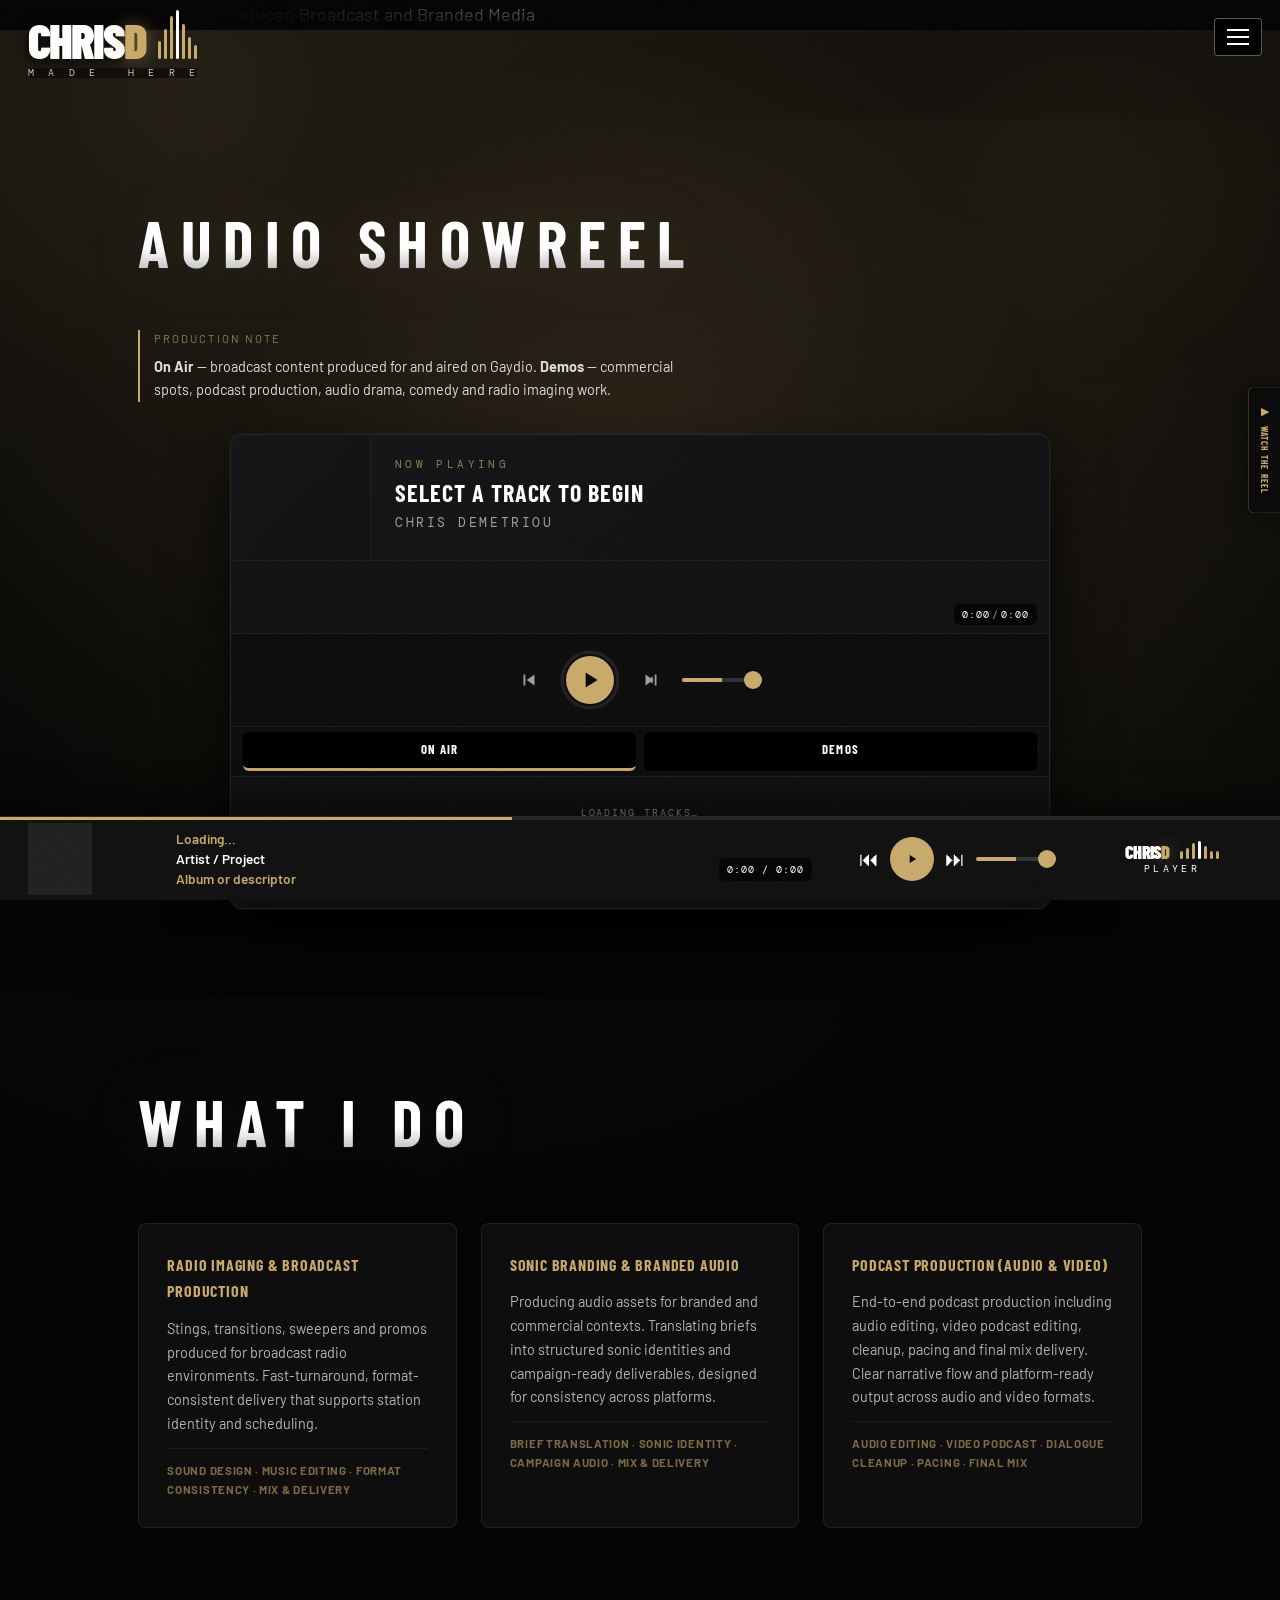
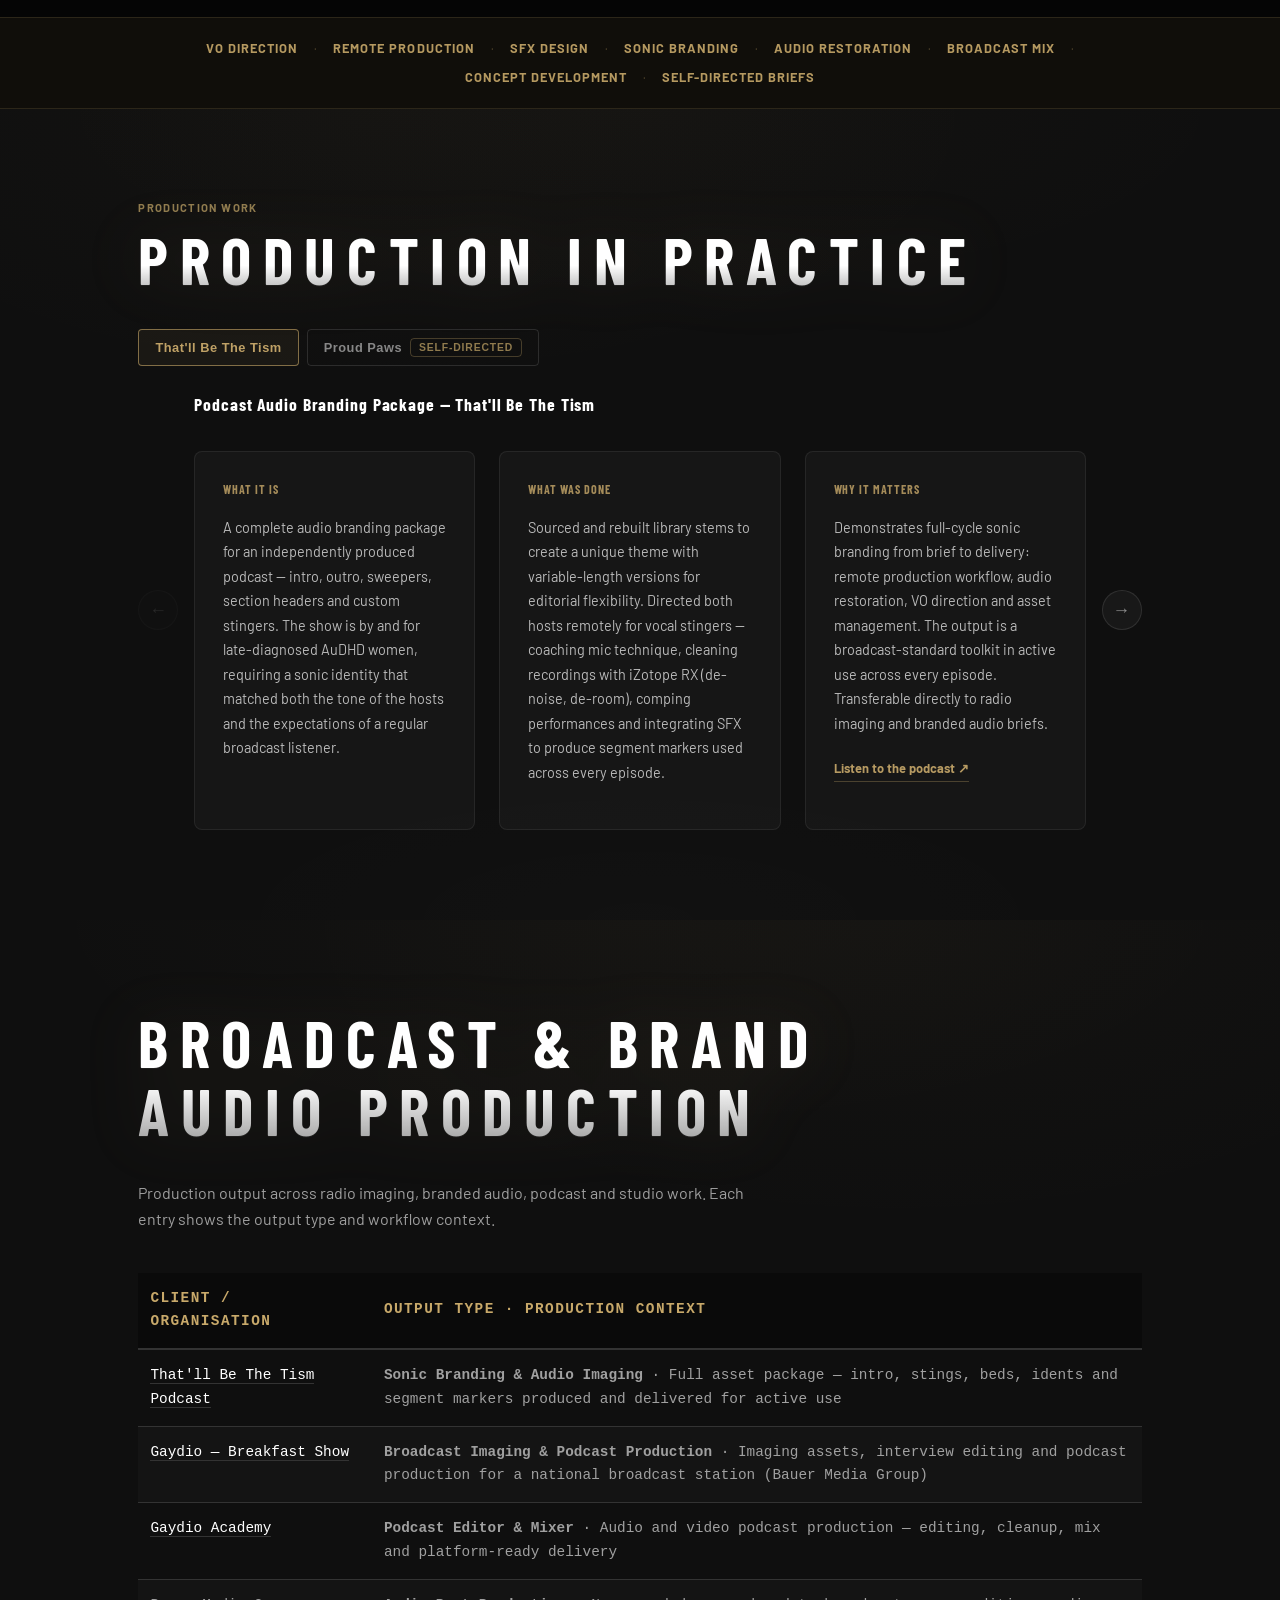
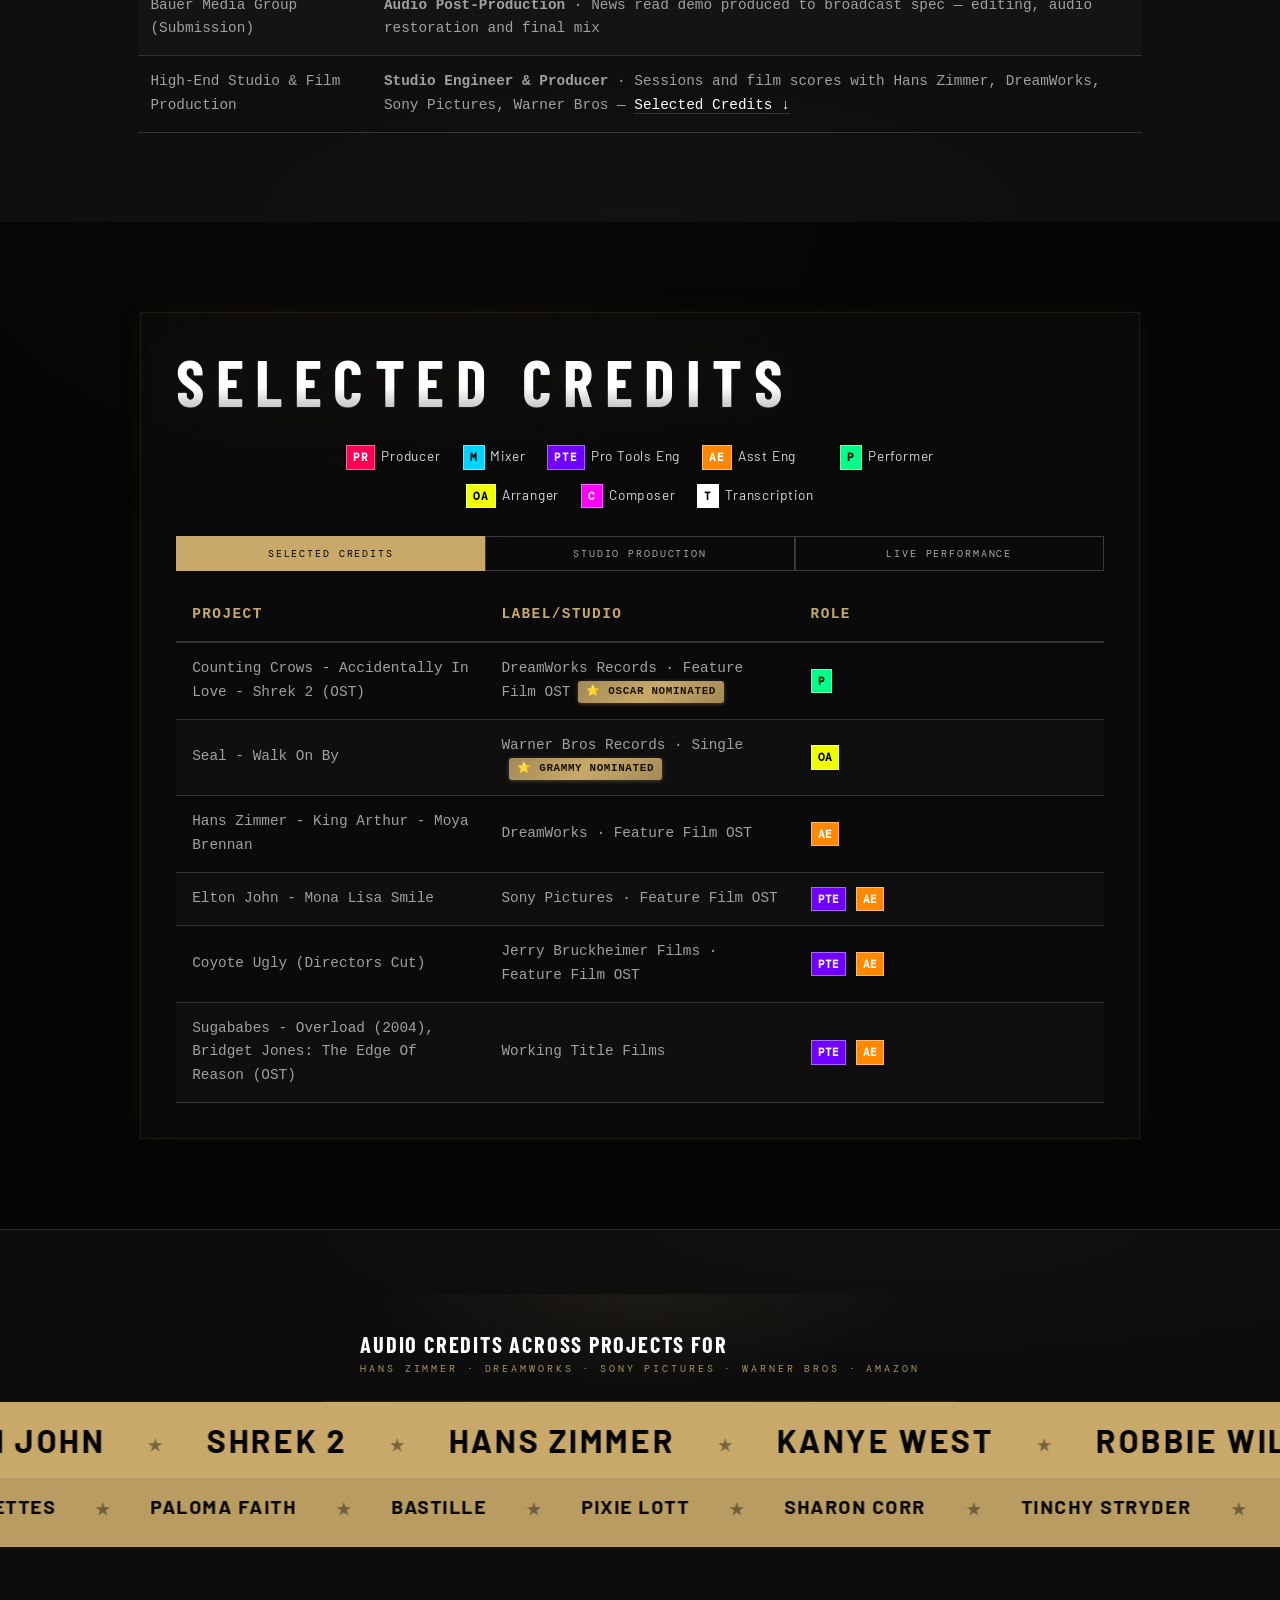
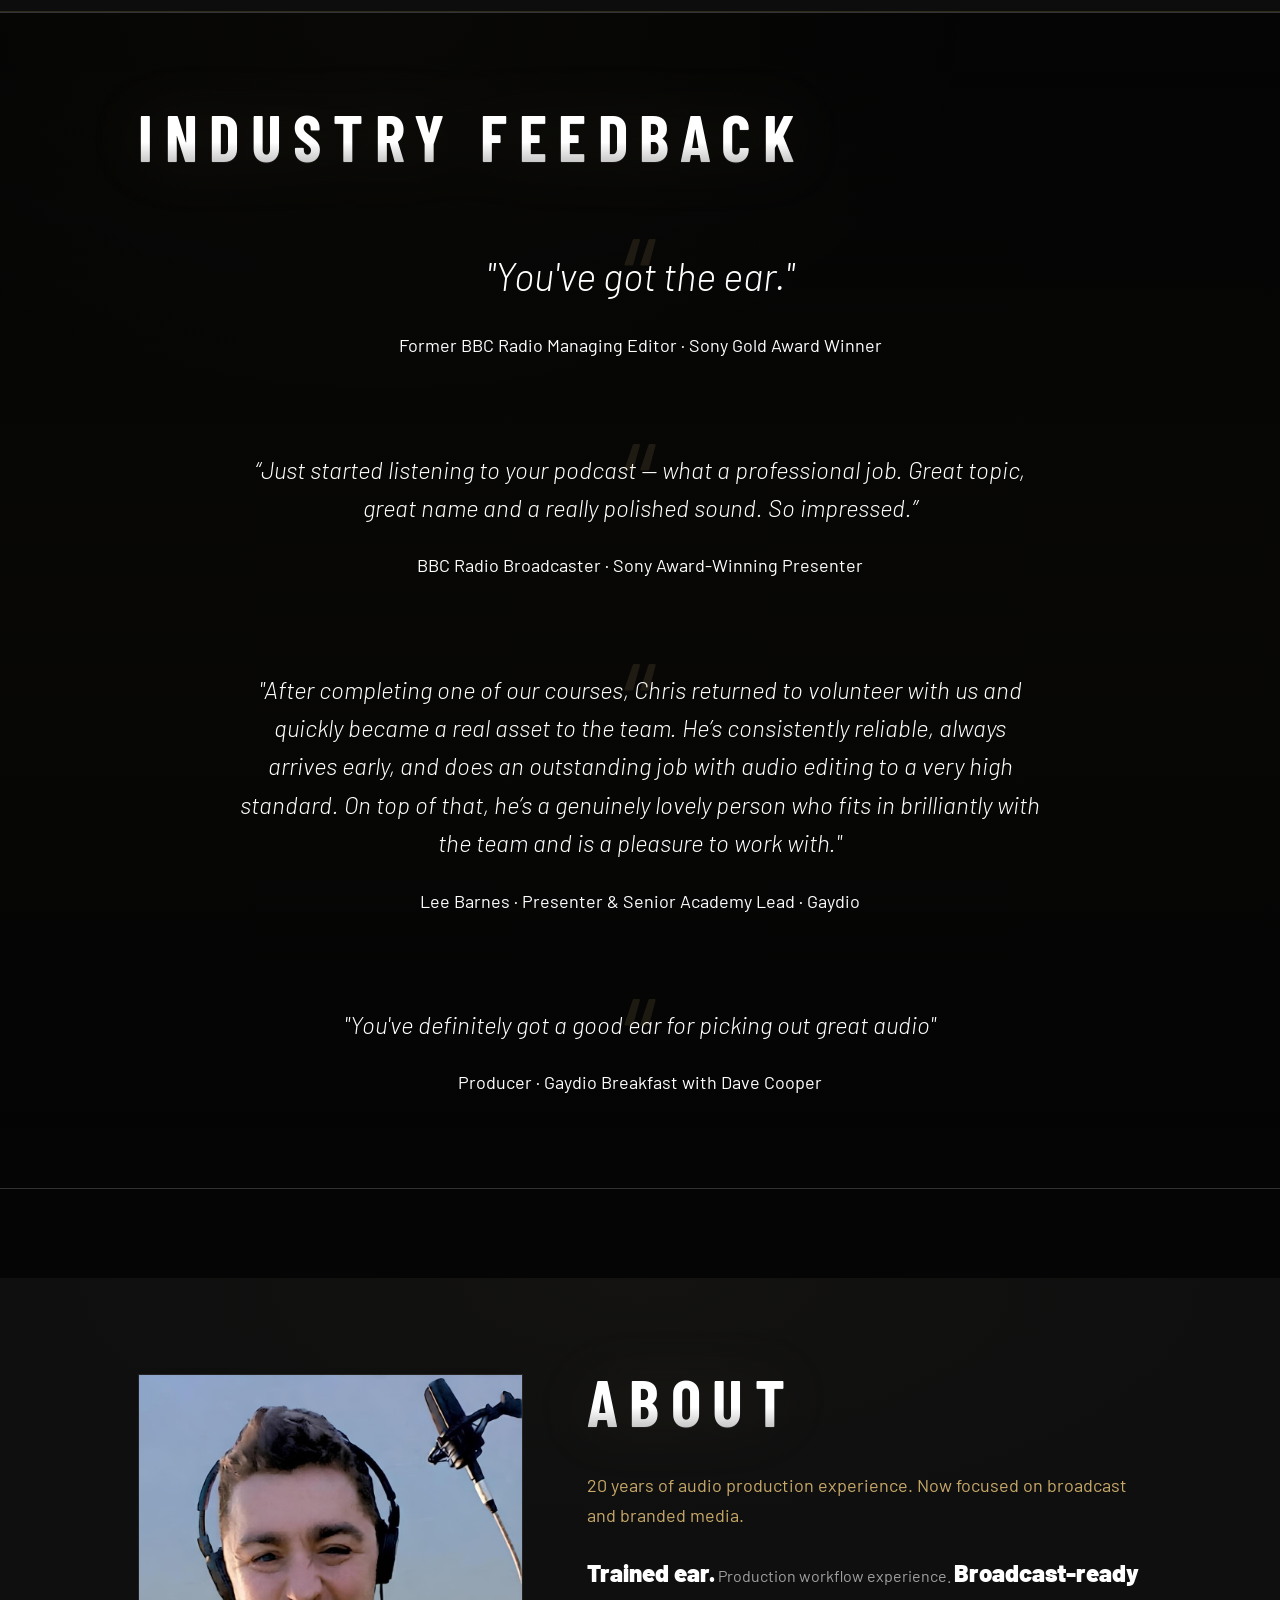
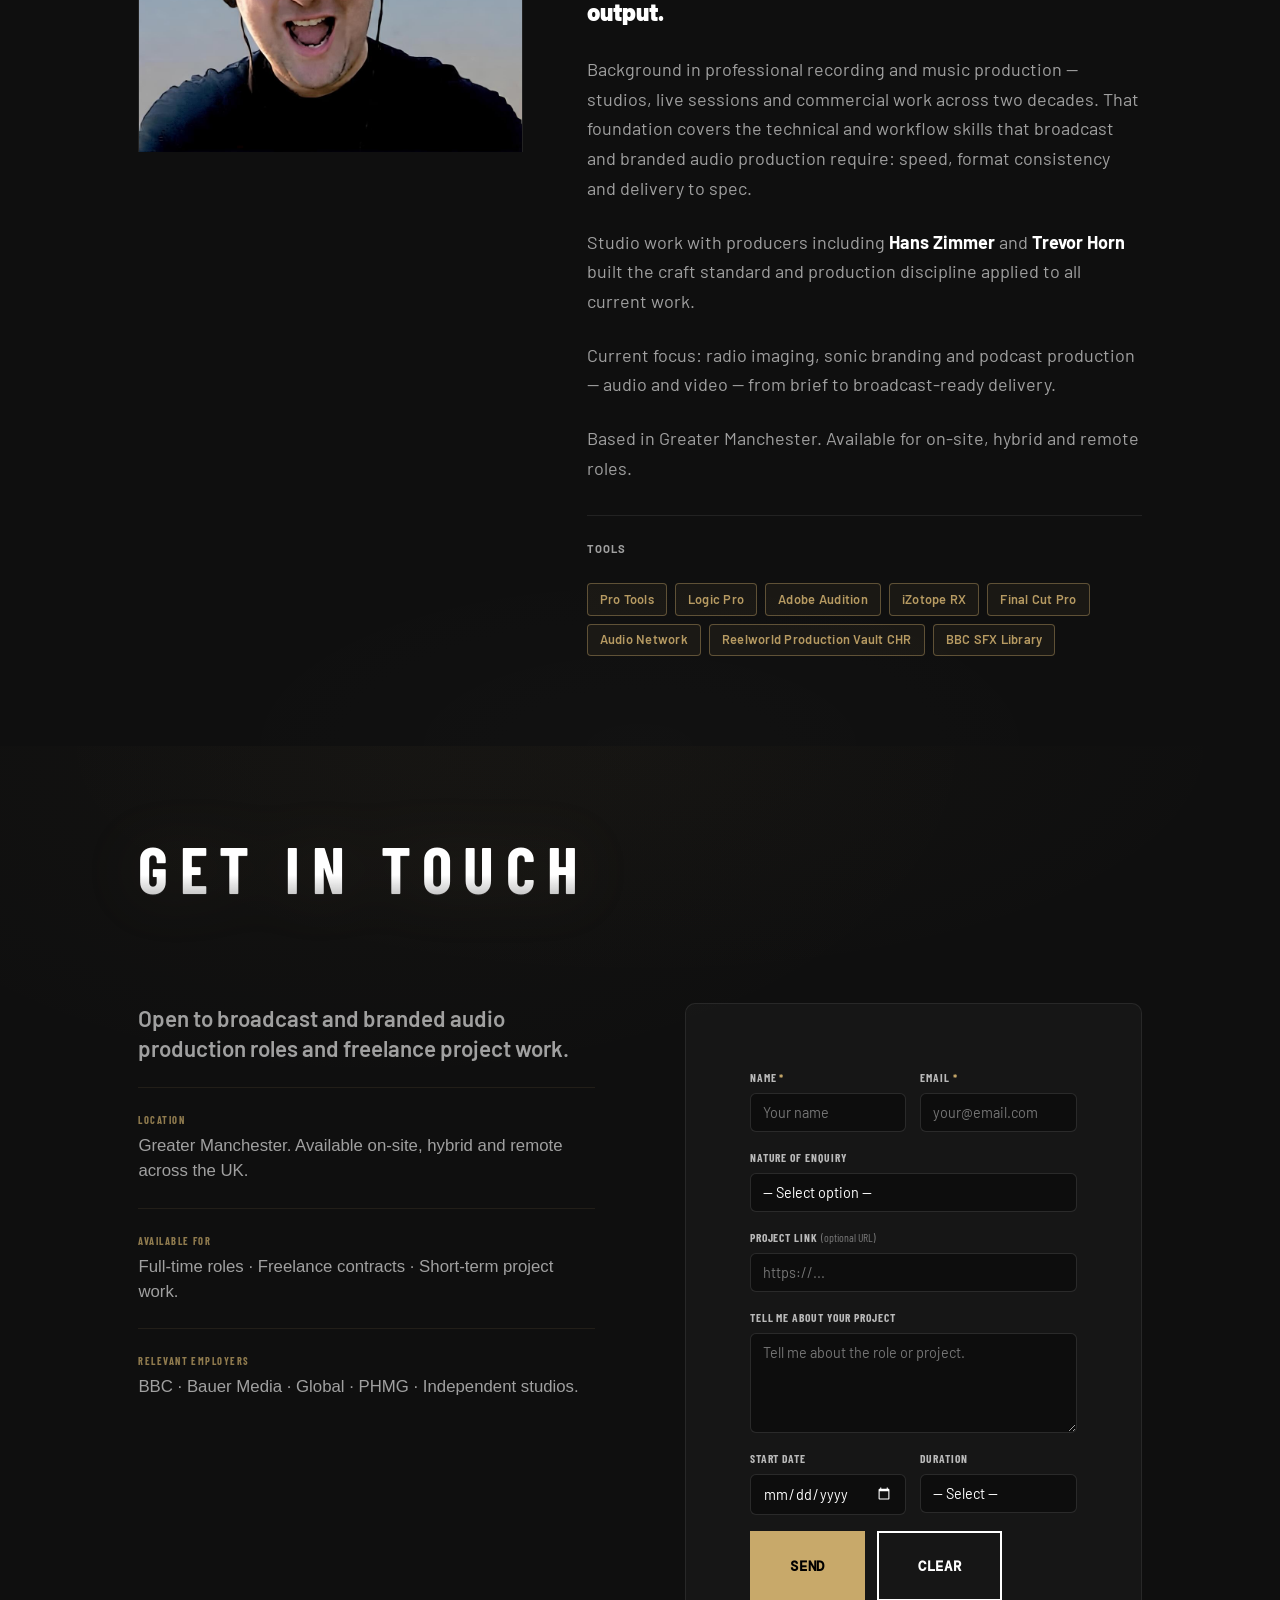
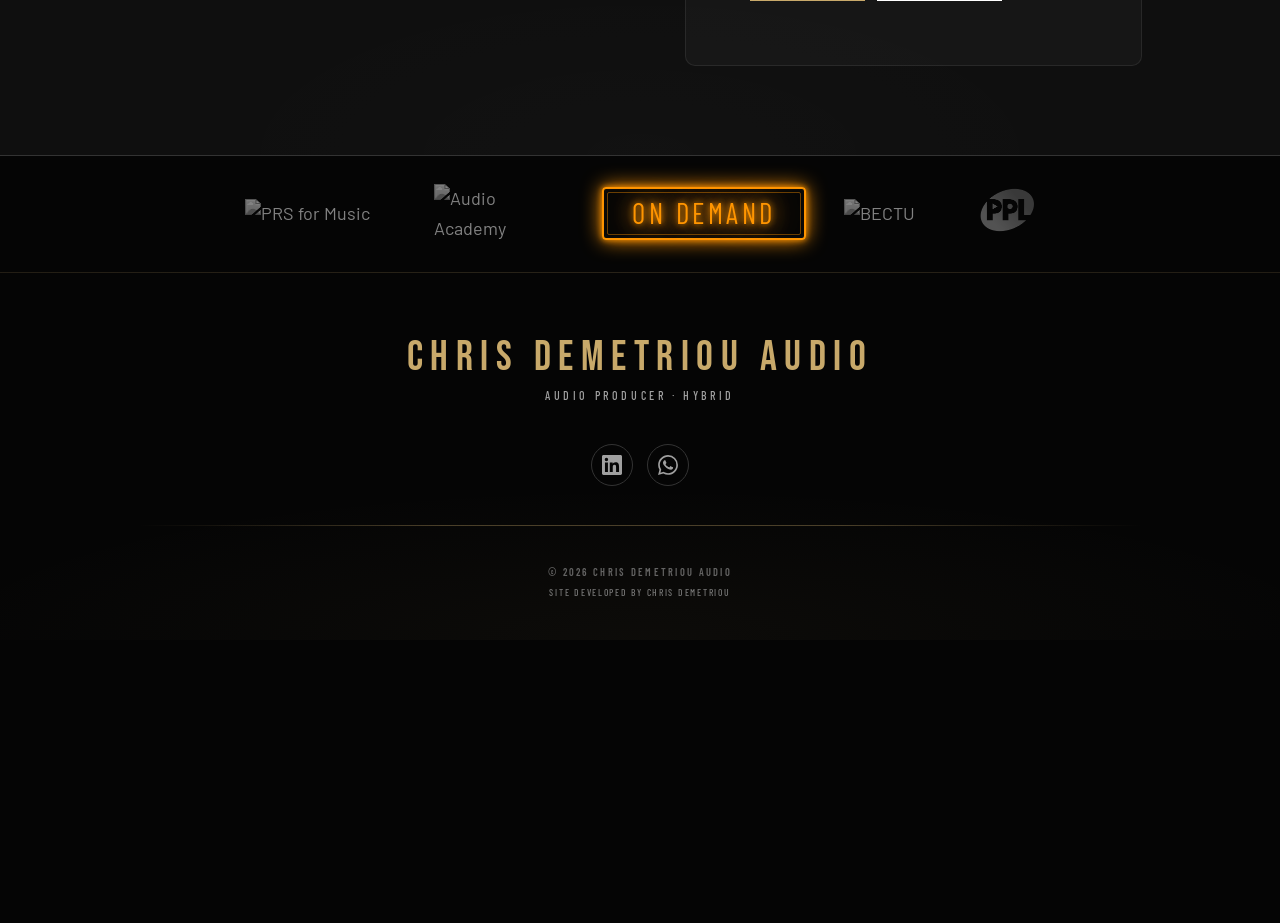
==== commit 62c82d18: "Fix About nav link scrolling to image instead of heading Added id="about-heading" to the About h2 ti" ====
--- a/index.html
+++ b/index.html
@@ -66,7 +66,7 @@
               <a href="#soundcloud-section" class="nav-item">Showreel</a>
               <a href="#career" class="nav-item">Production</a>
               <a href="#credits" class="nav-item">Credits</a>
-              <a href="#about" class="nav-item">About</a>
+              <a href="#about-heading" class="nav-item">About</a>
               <a href="#contact" class="nav-item">Get In Touch</a>
 
 </nav>
@@ -1144,7 +1144,7 @@
 
                <div class="split-content">
 
-               <h2 class="section-title">About</h2>
+               <h2 class="section-title" id="about-heading">About</h2>
 
                <p class="text-accent">
                20 years of audio production experience. Now focused on broadcast and branded media.
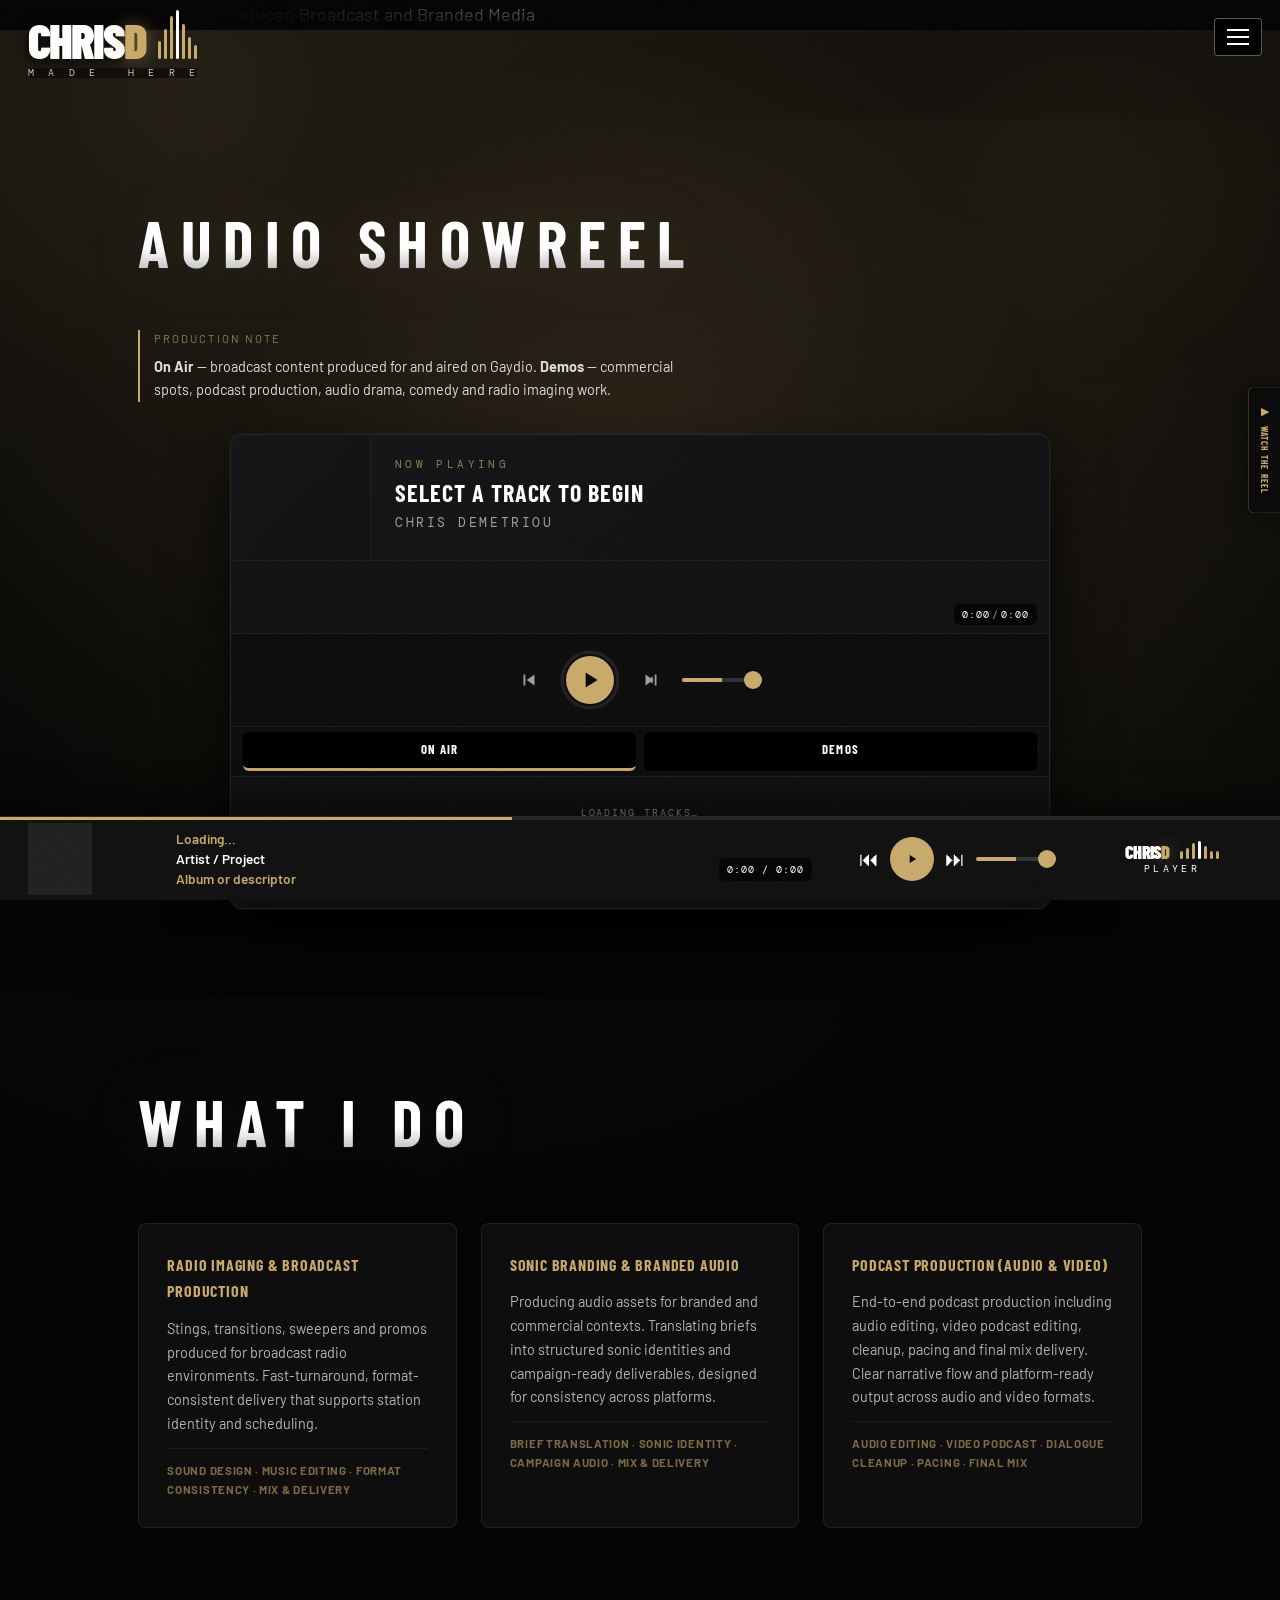
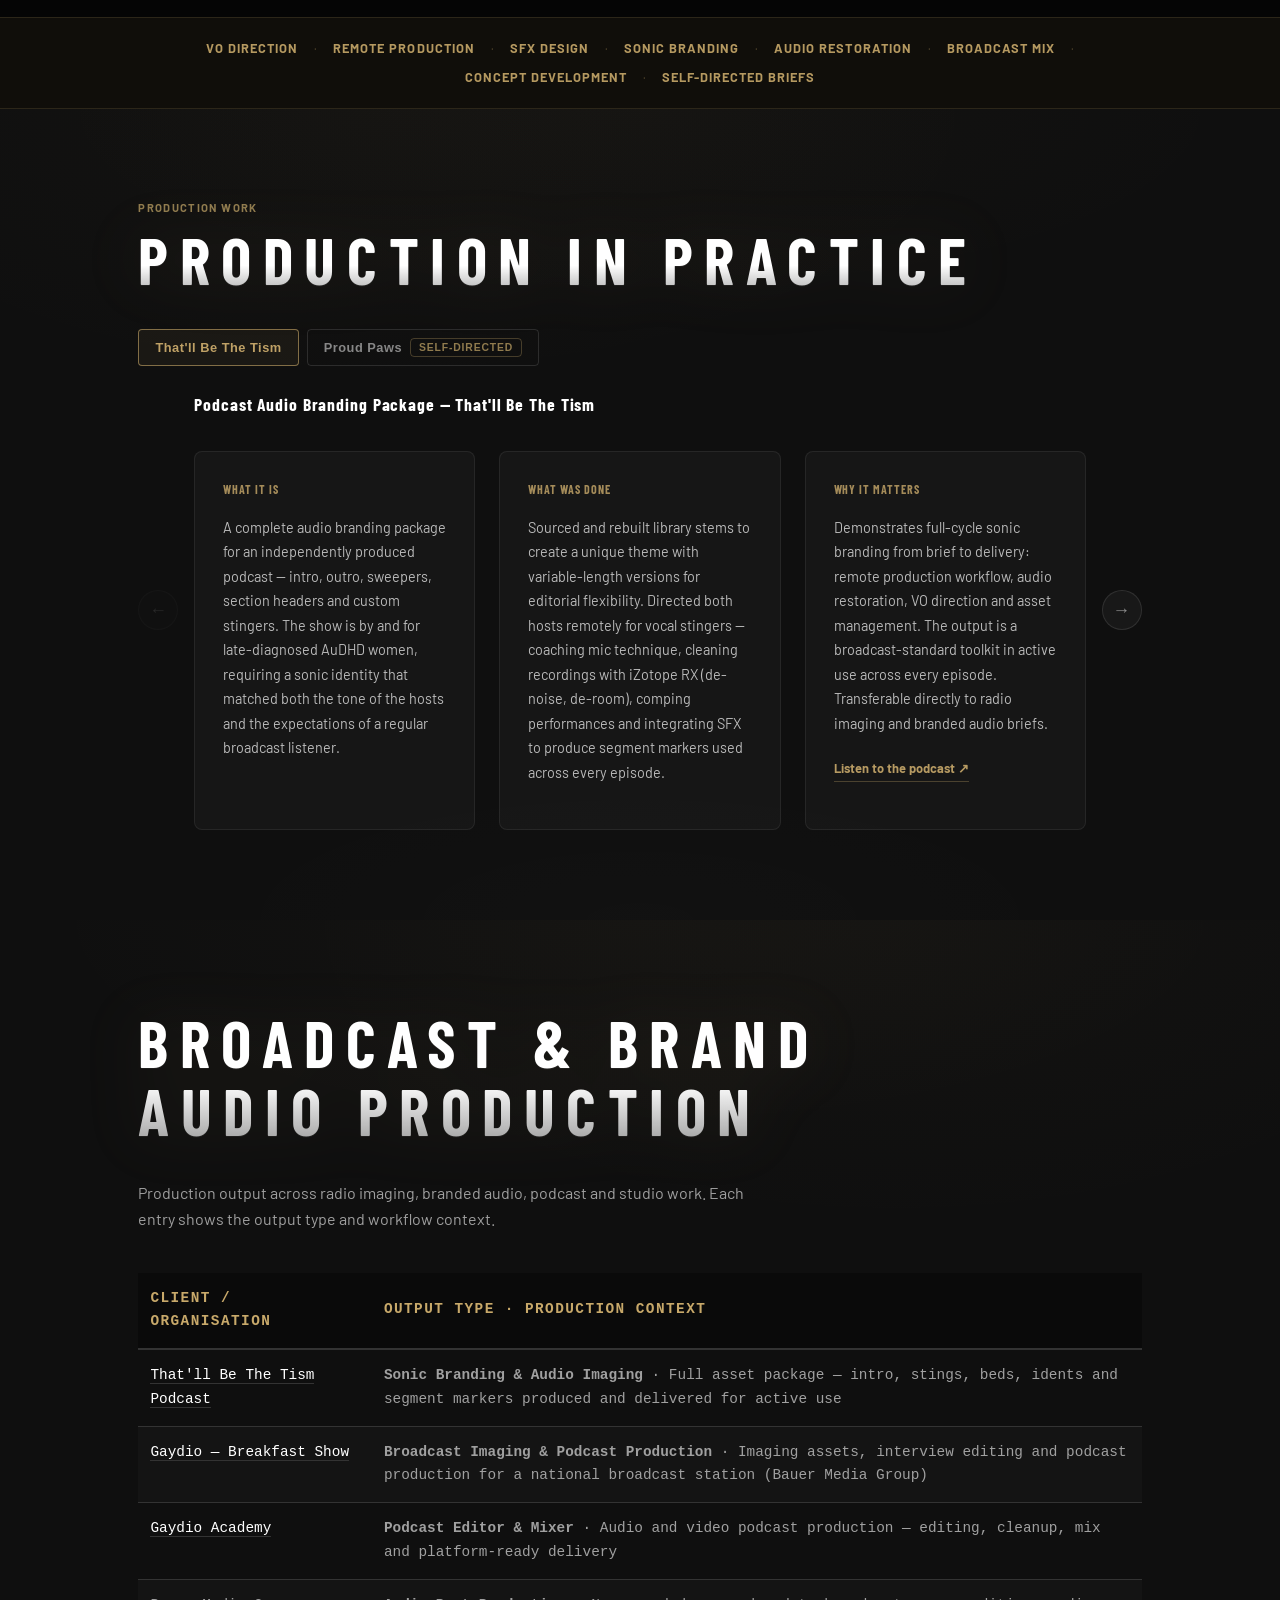
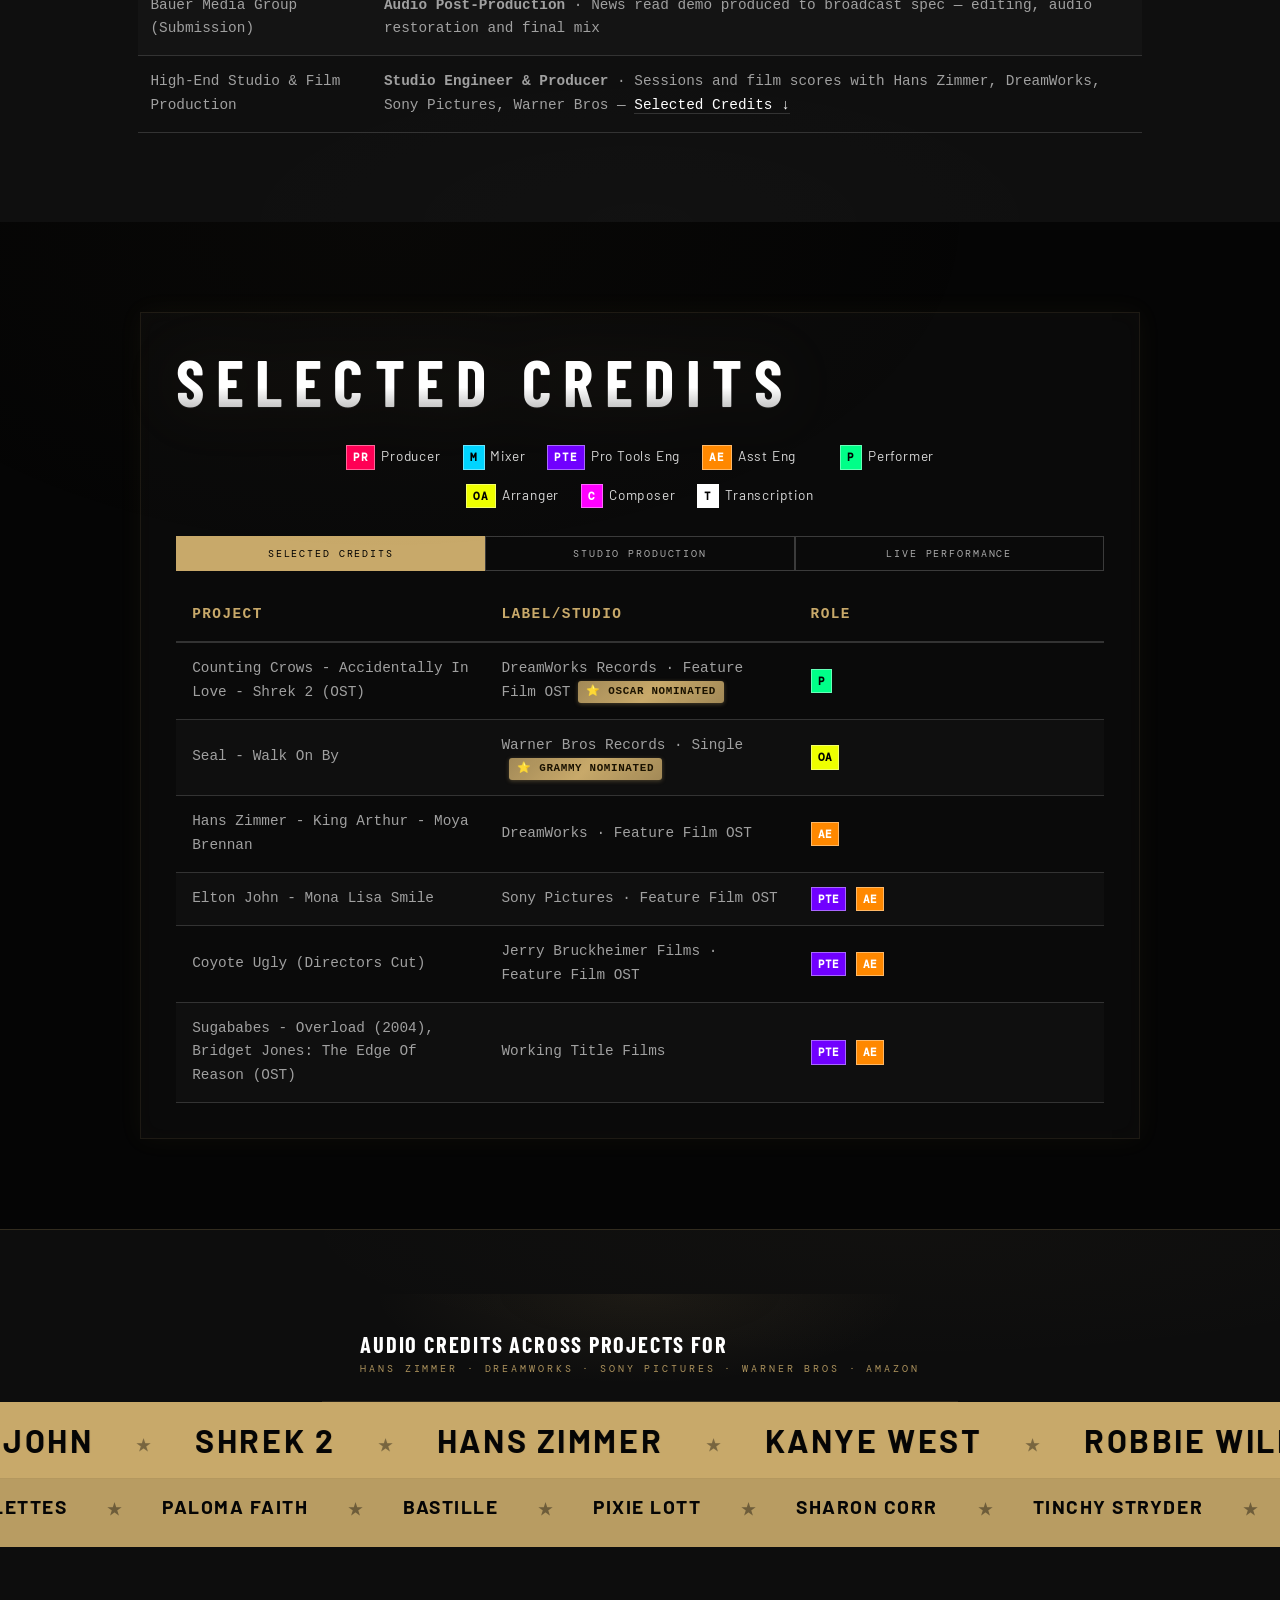
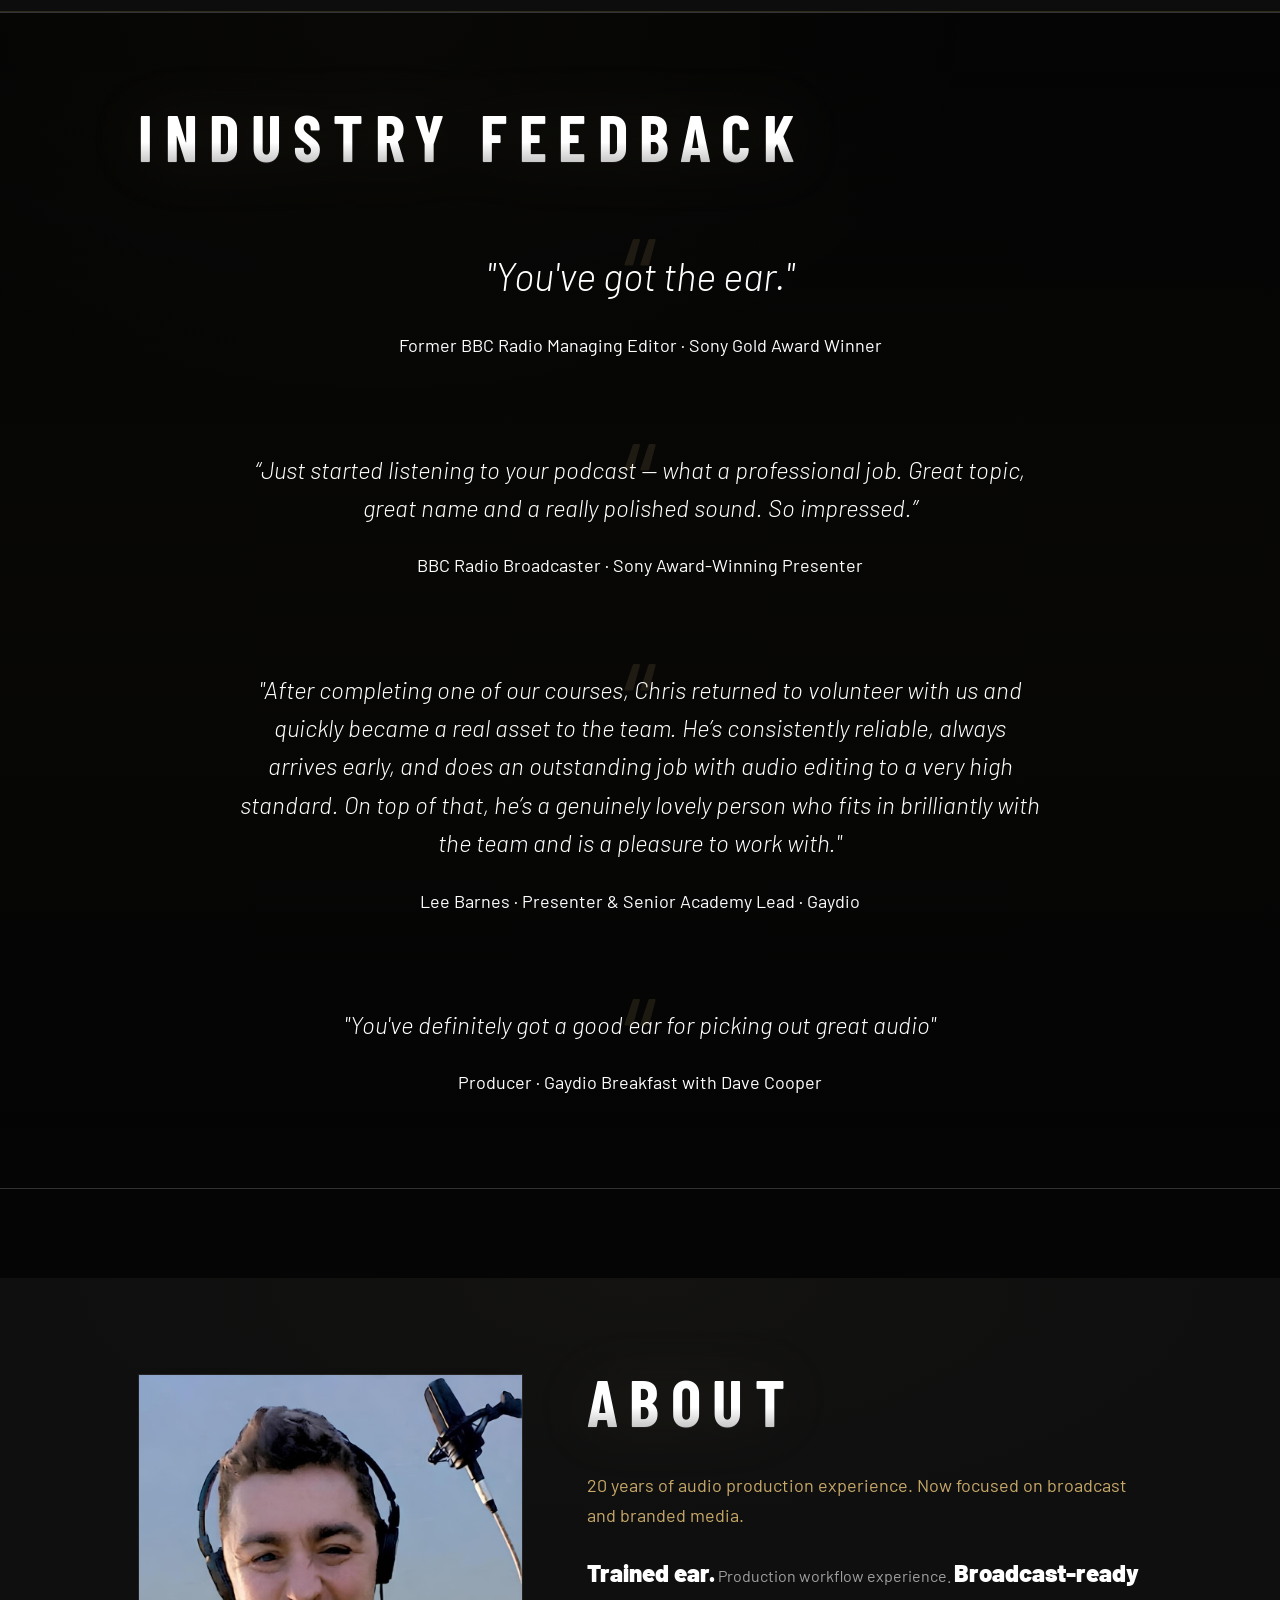
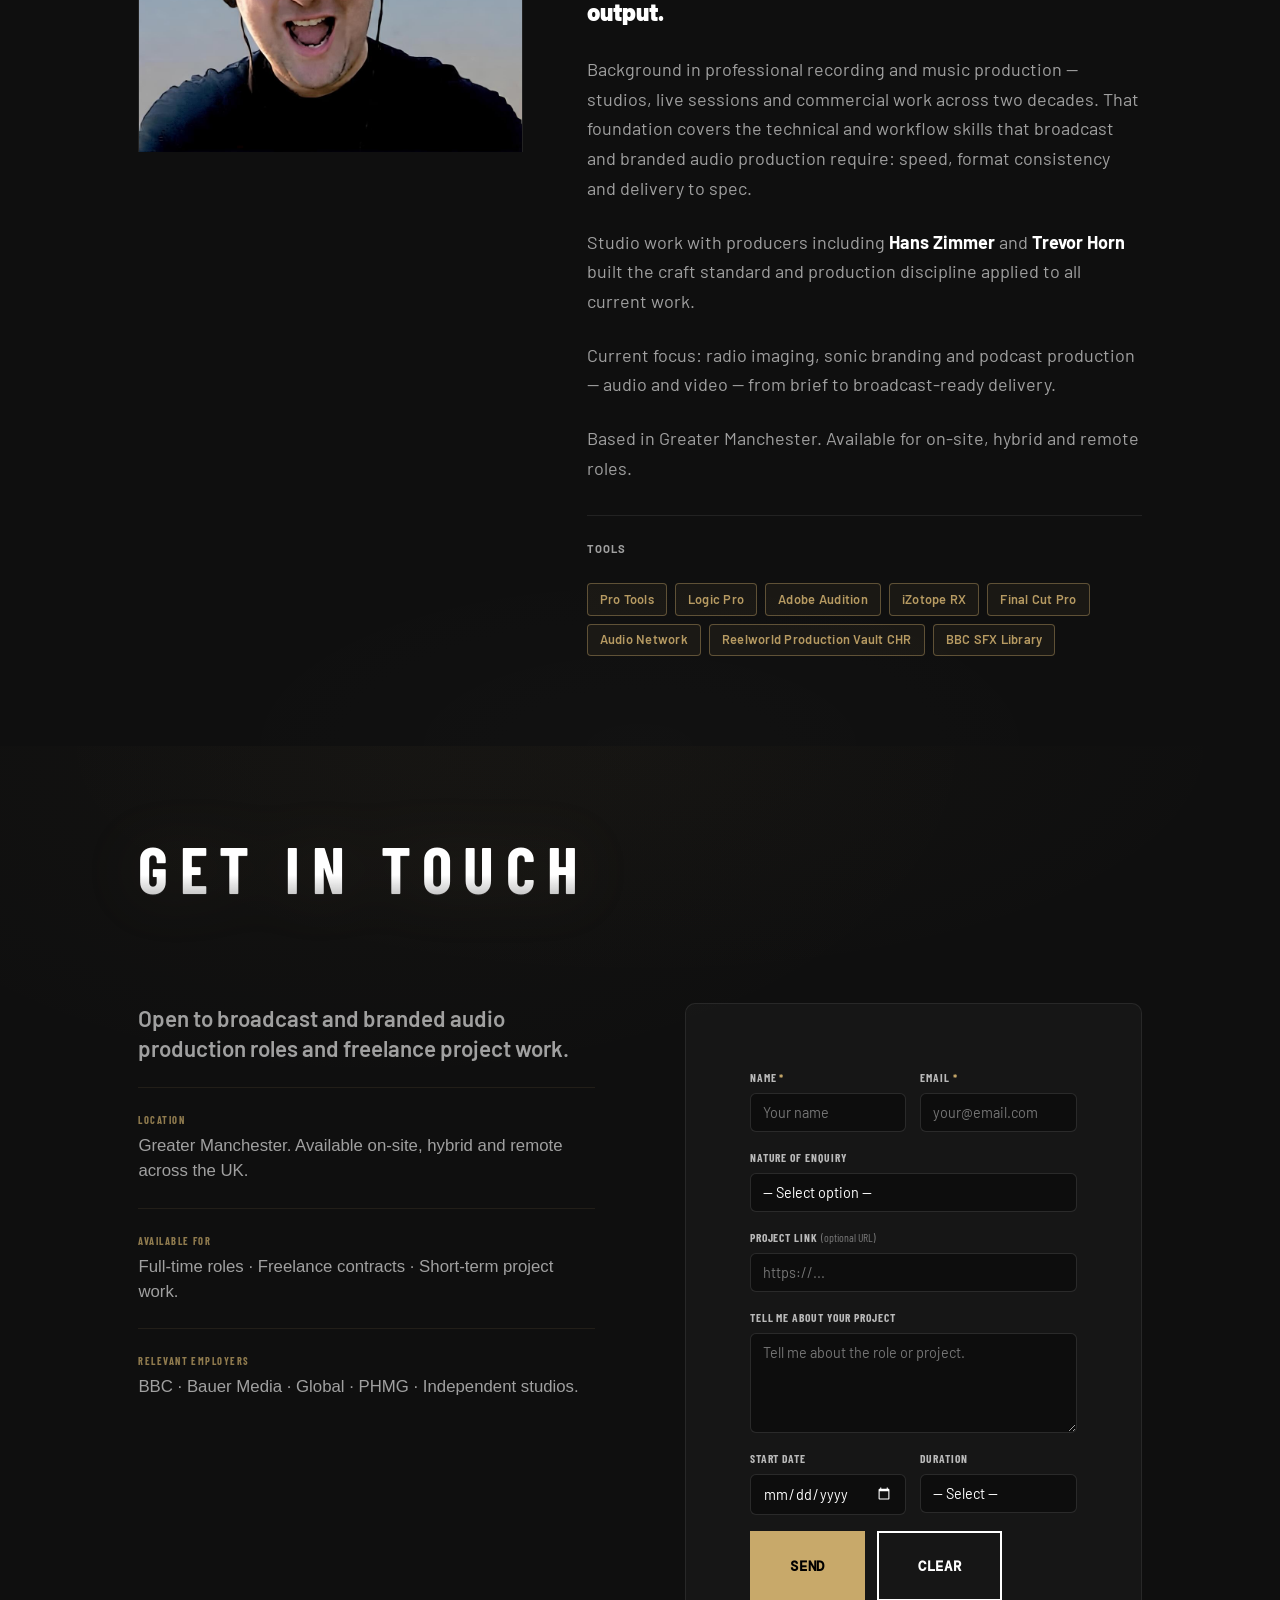
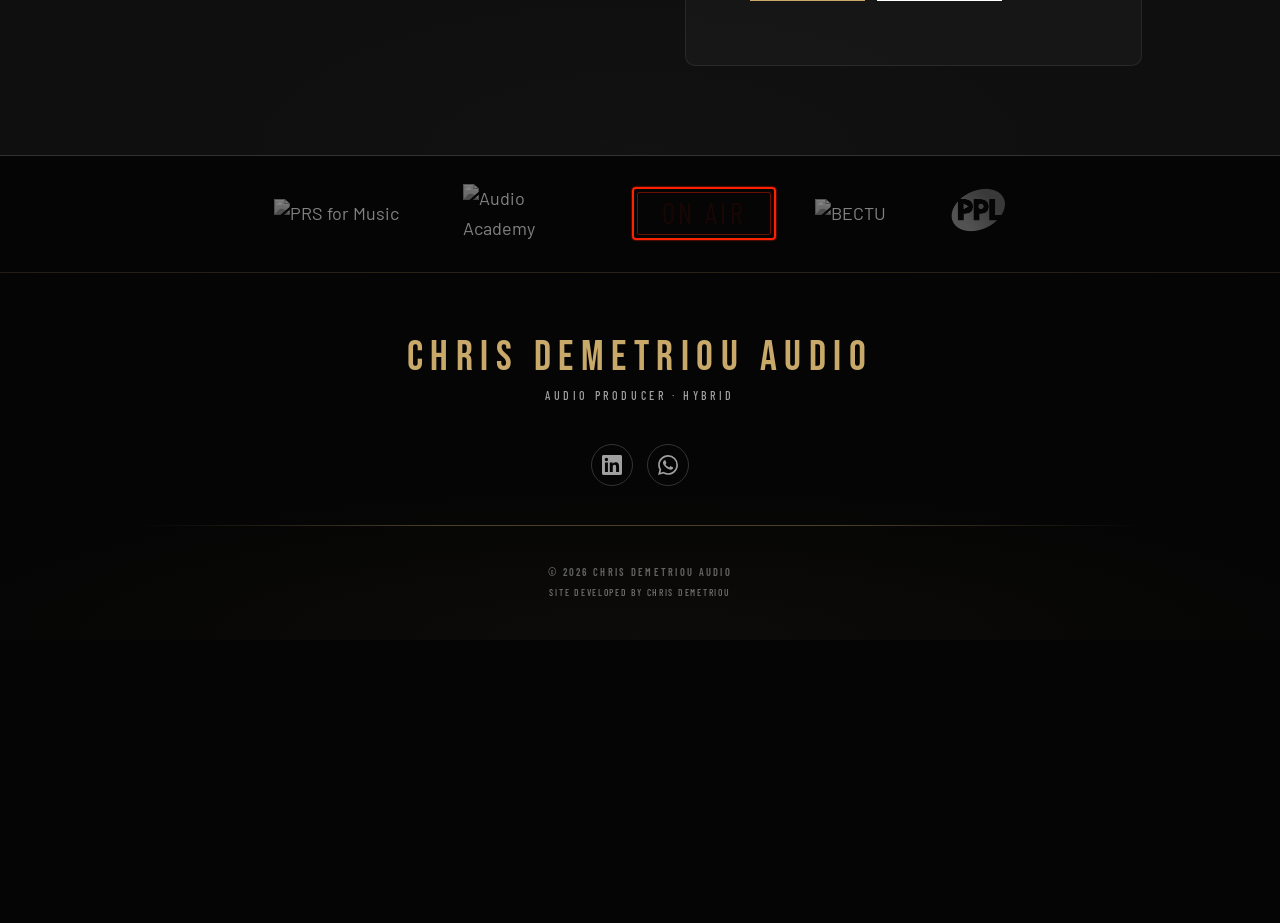
==== commit a35150b1: "Replace 'minimal onboarding' with 'Ready to contribute from day one' More confident, direct phrasing" ====
--- a/index.html
+++ b/index.html
@@ -153,7 +153,7 @@
 
 <p class="hero-descriptor">
 20 years of audio production experience across music and commercial work.<br>
-Able to contribute to broadcast and branded audio workflows with minimal onboarding.
+Ready to contribute from day one.
 </p>
 
 <div class="hero-cta-group">
